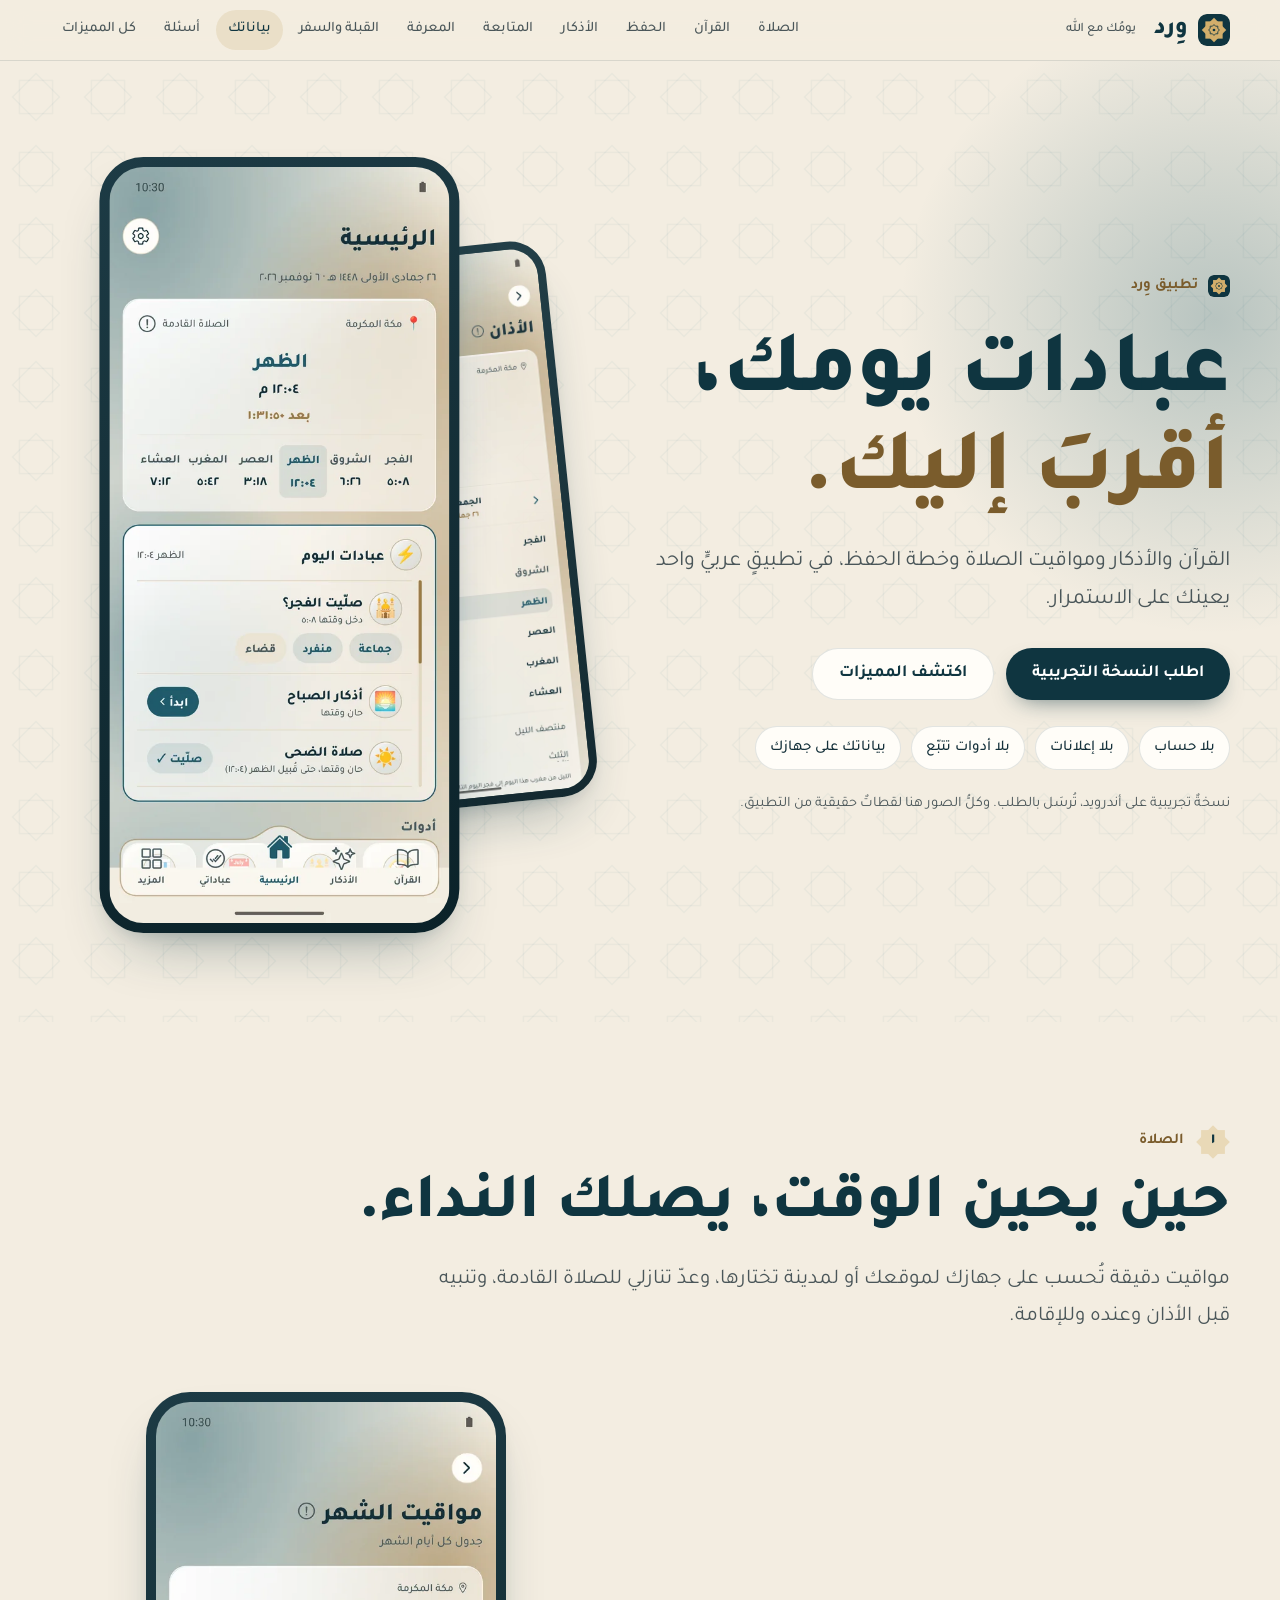
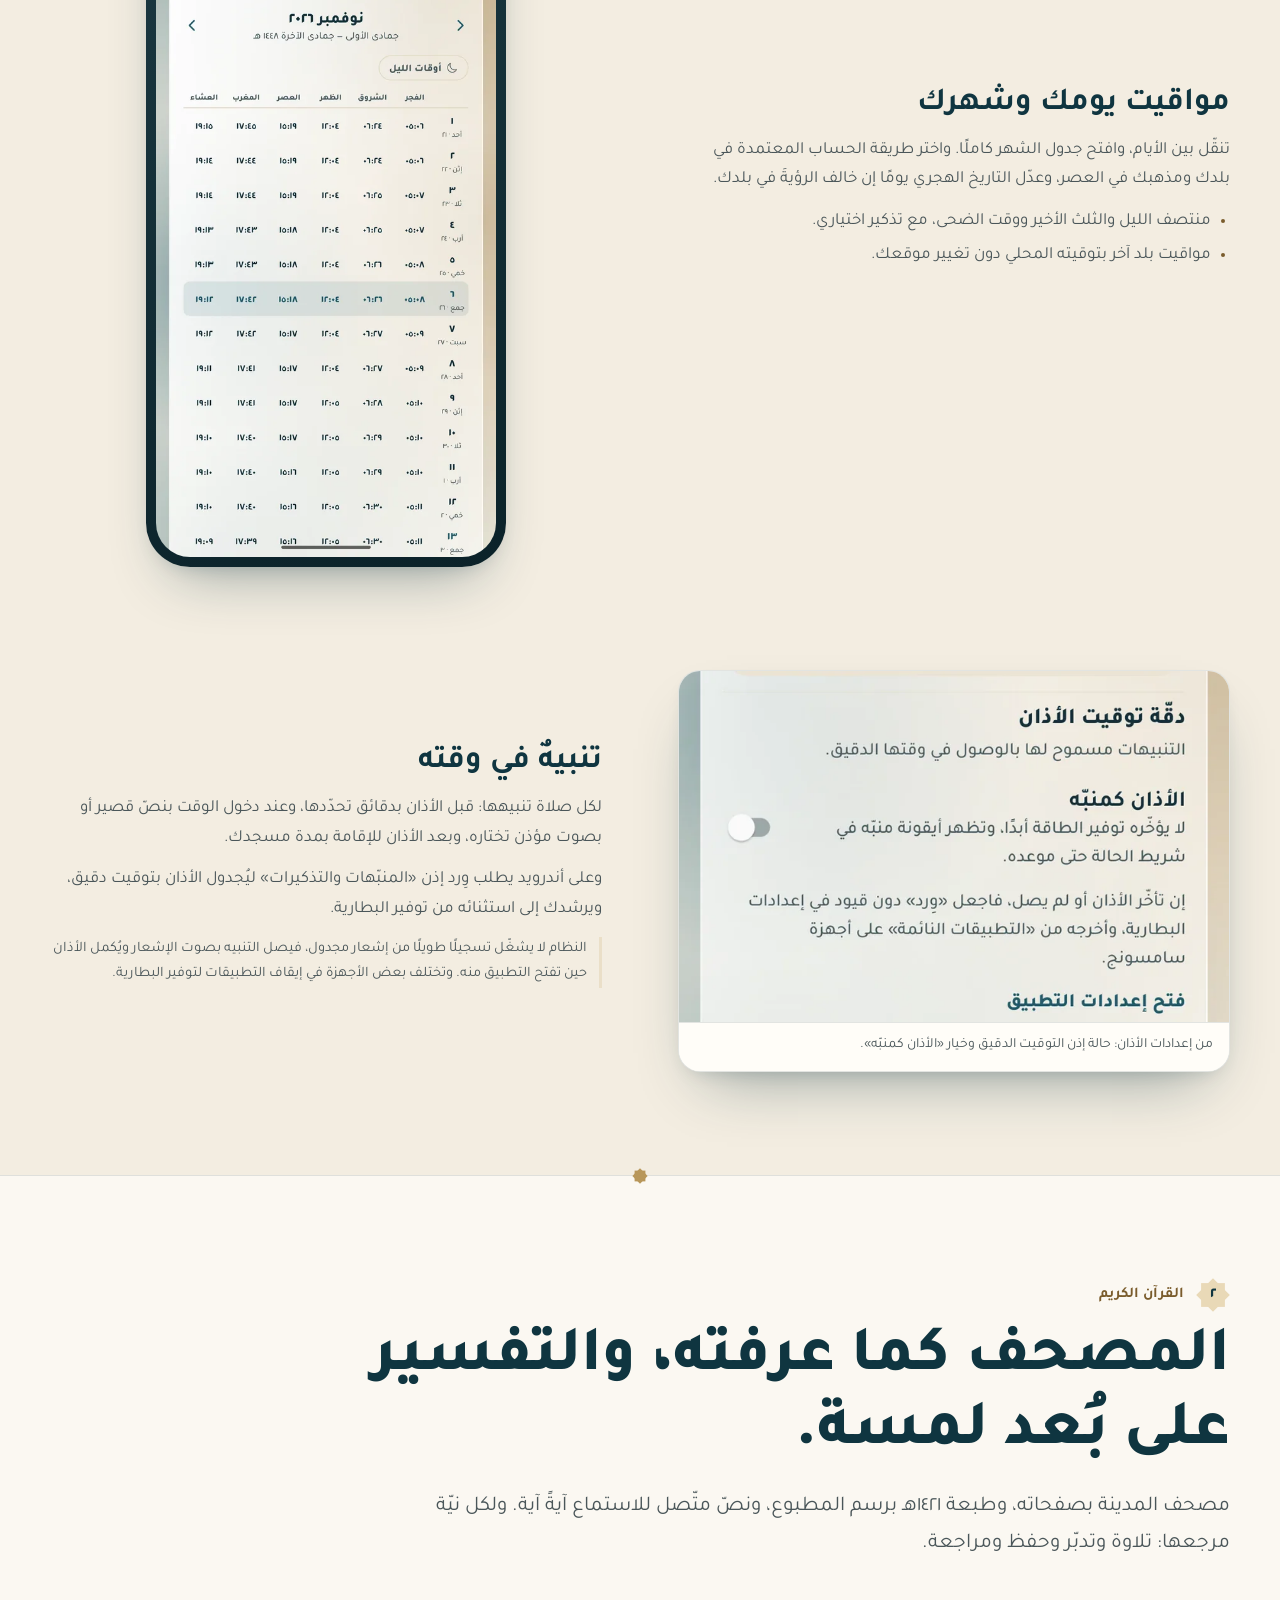
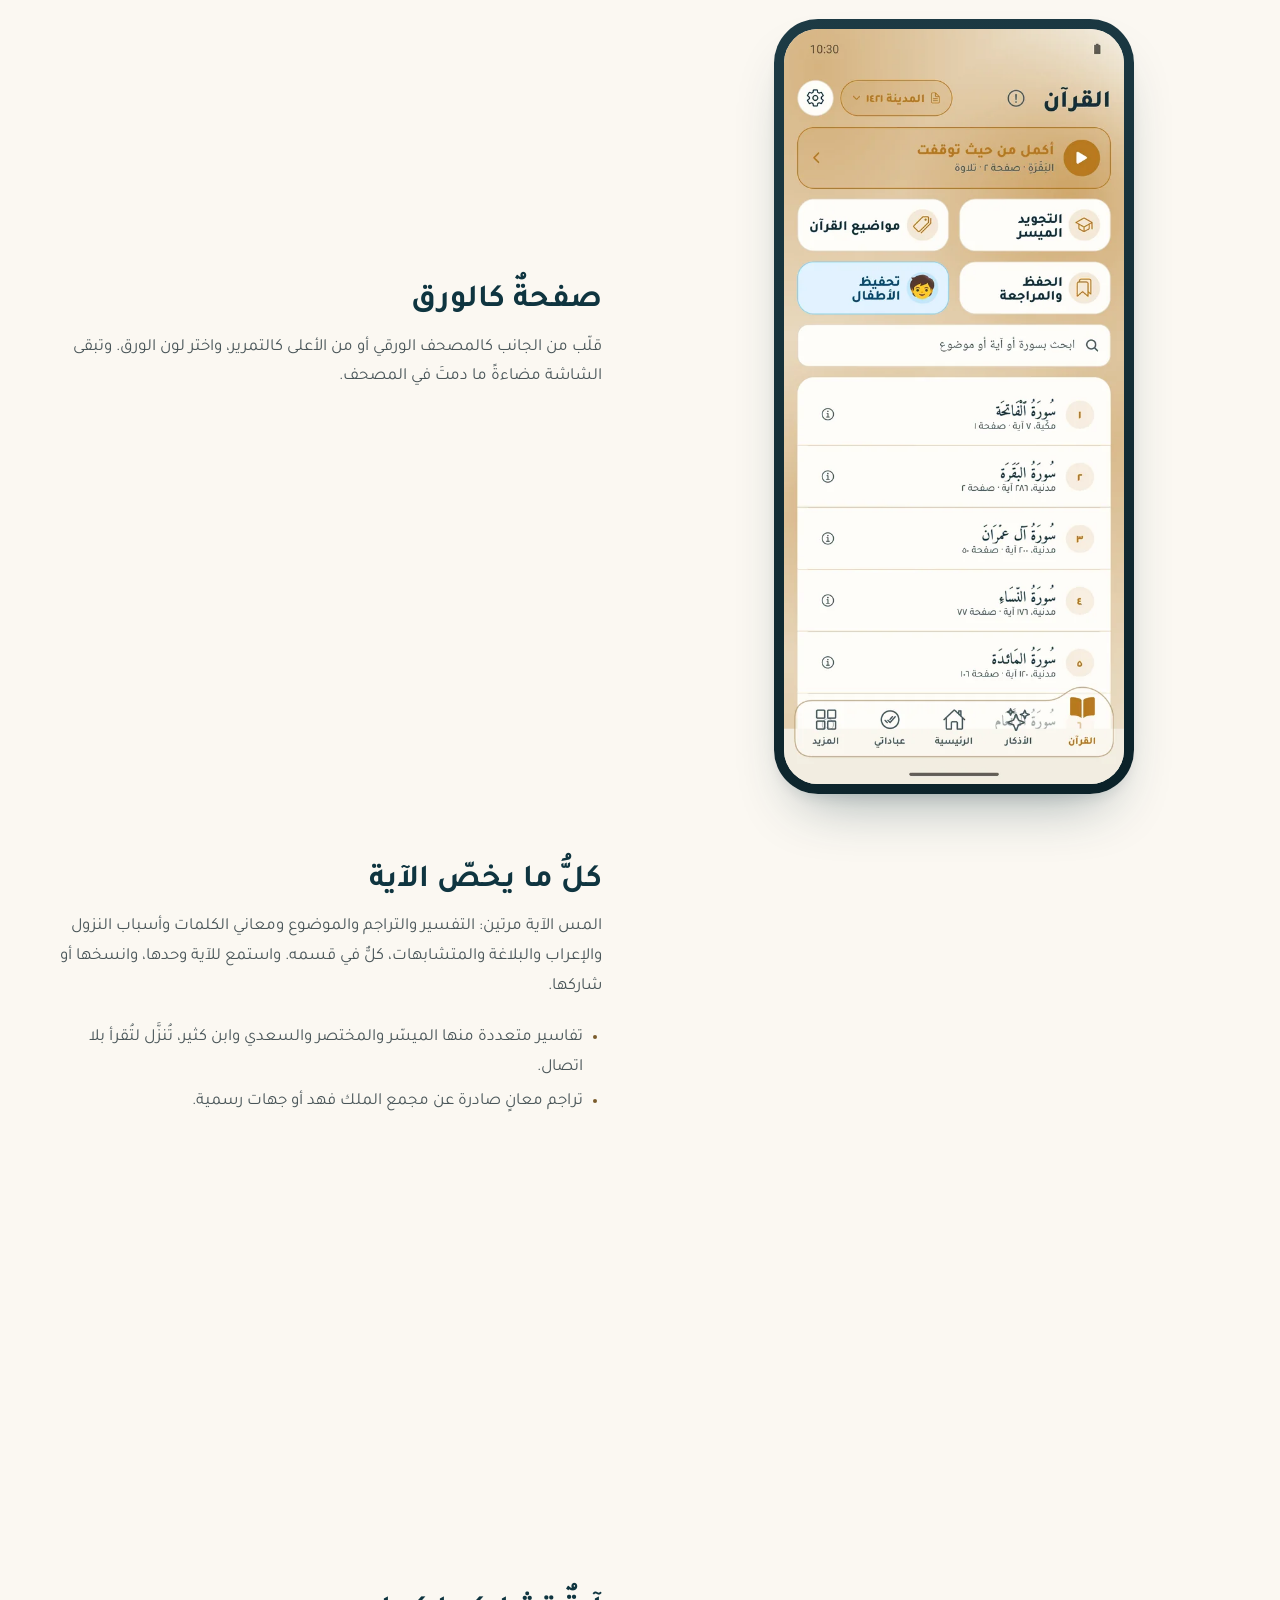
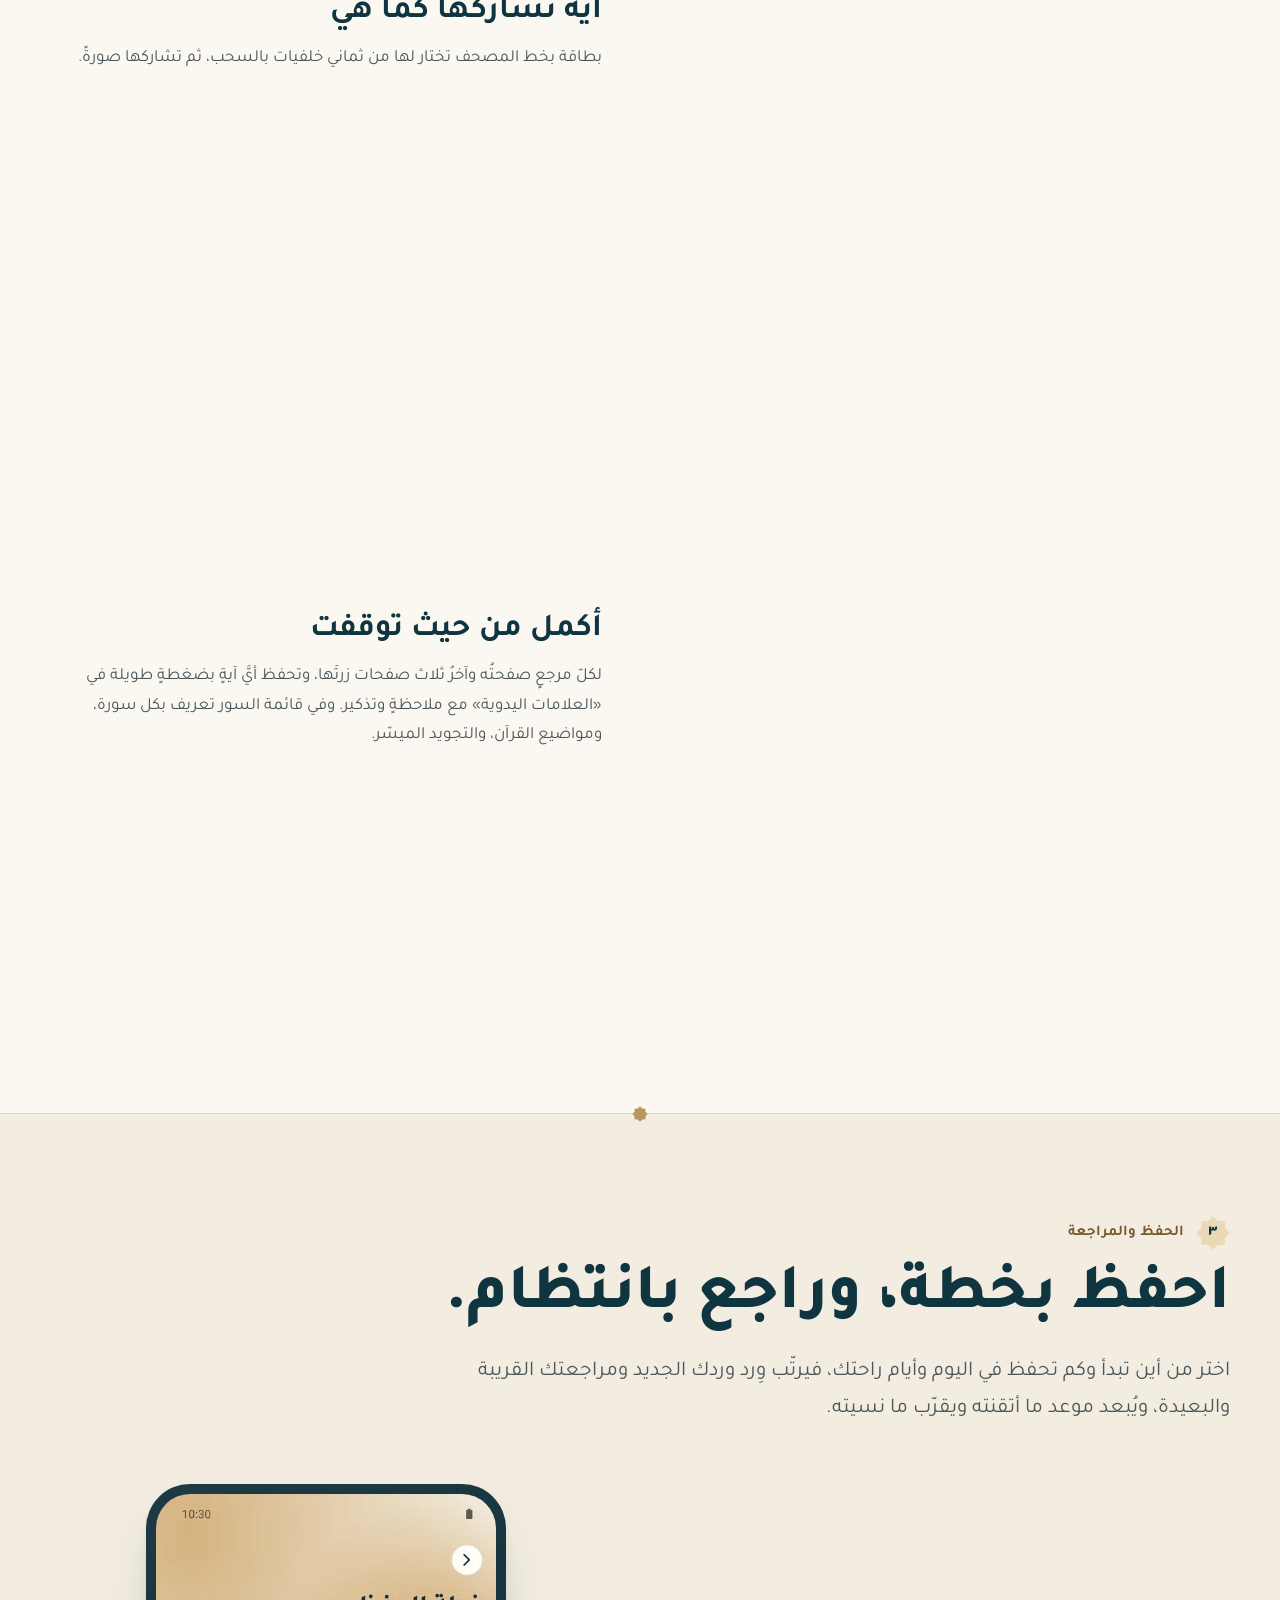
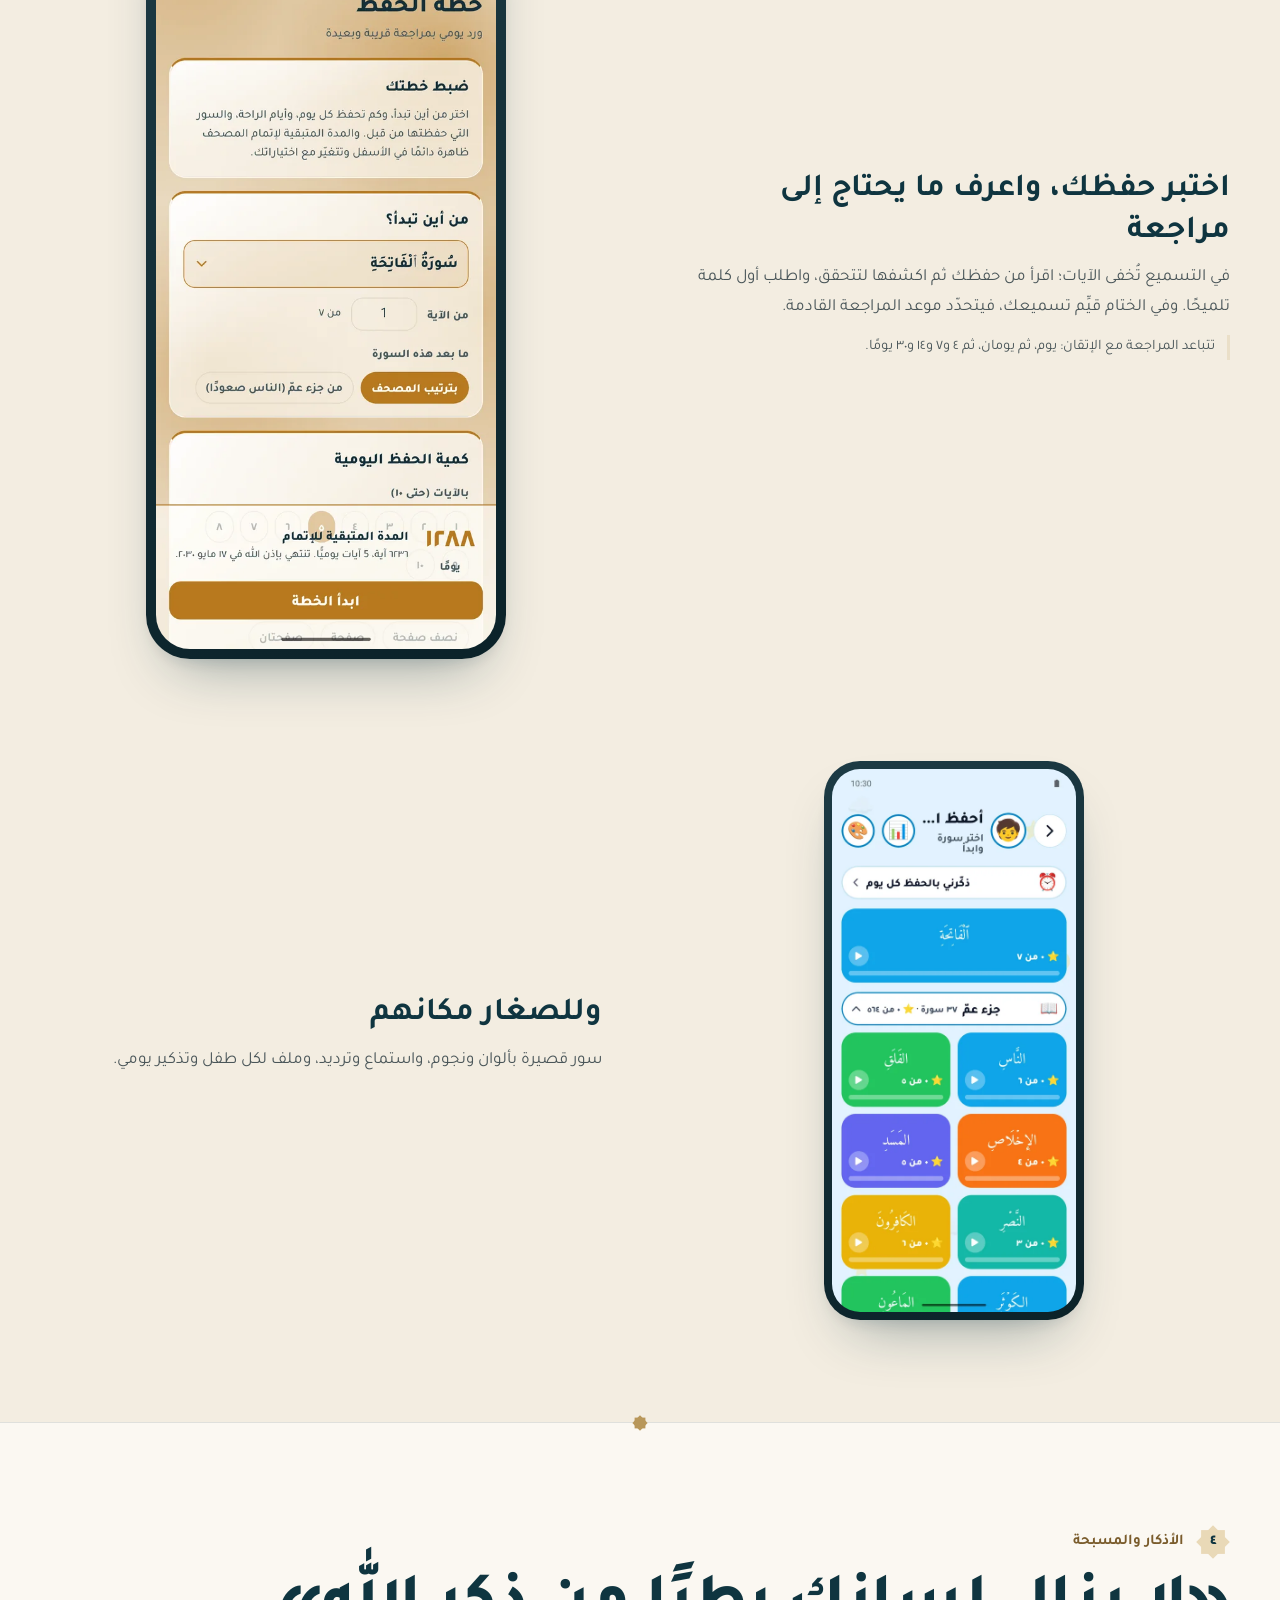
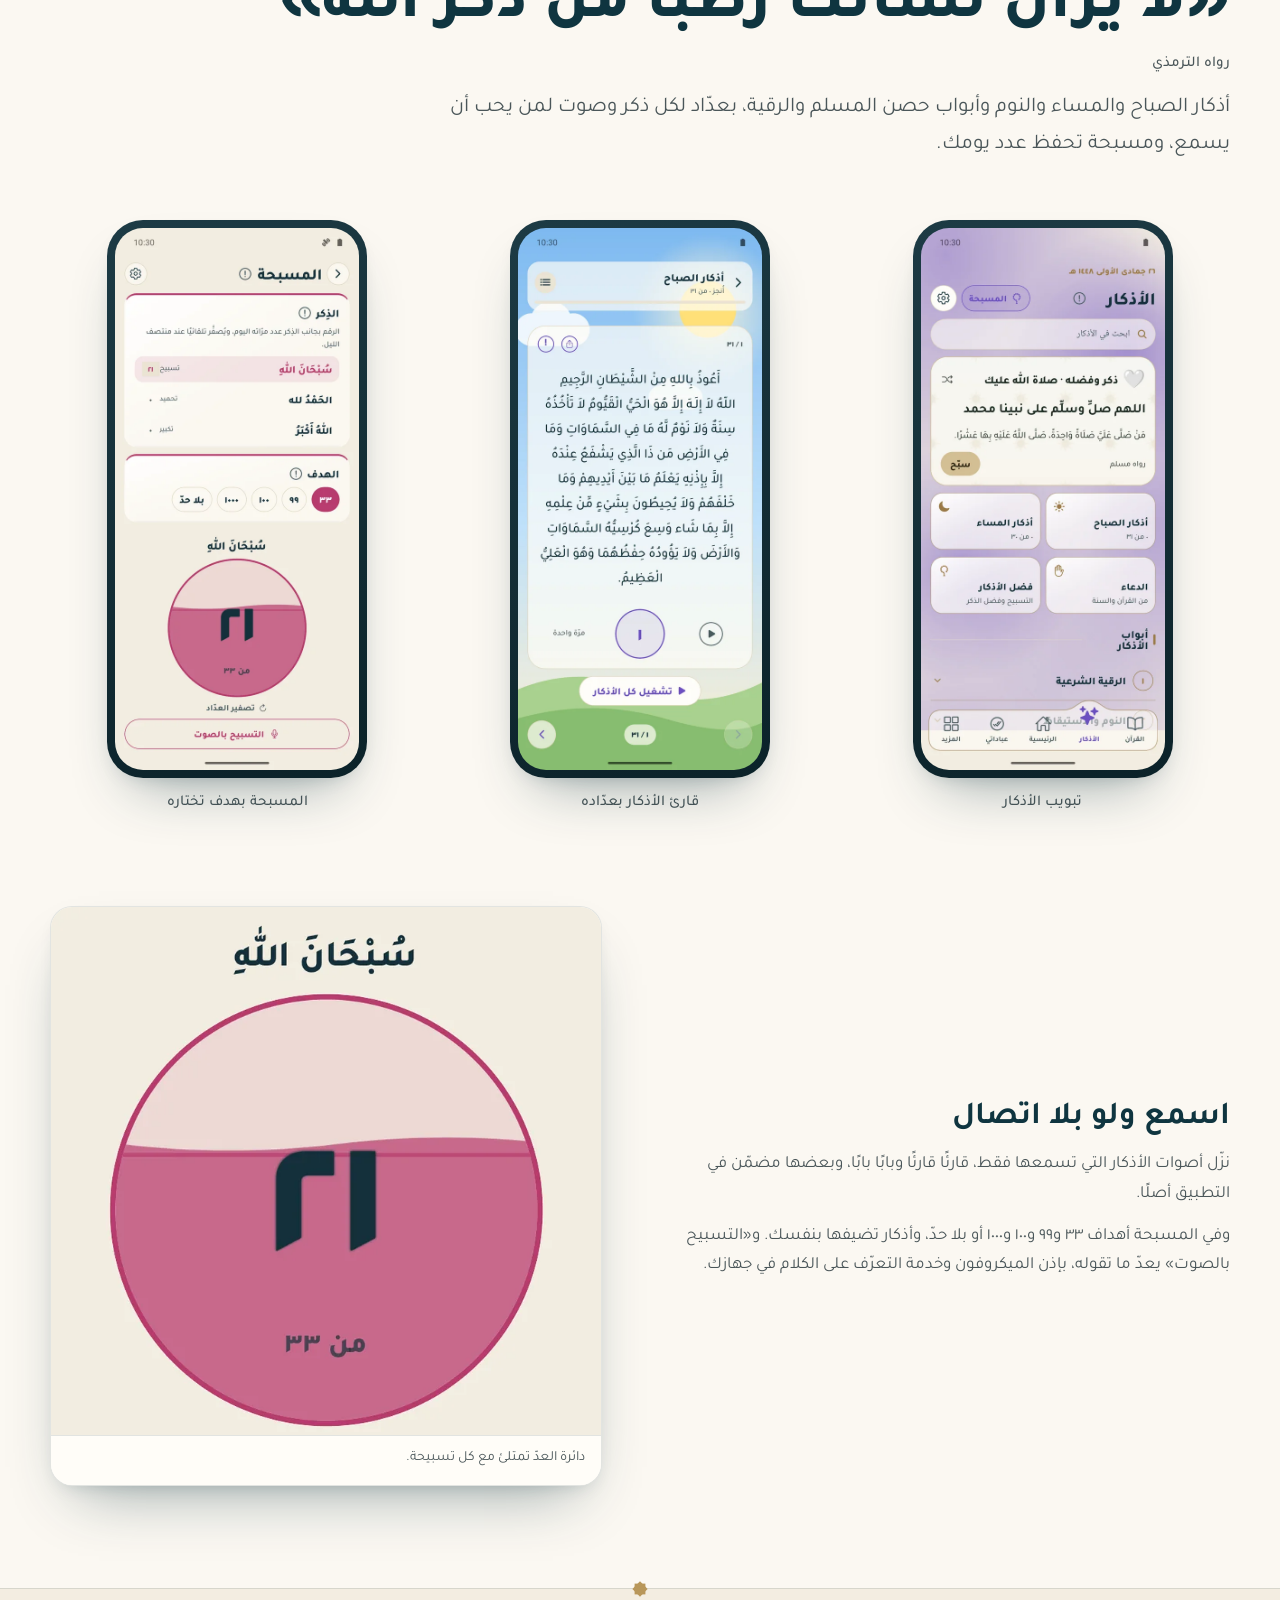
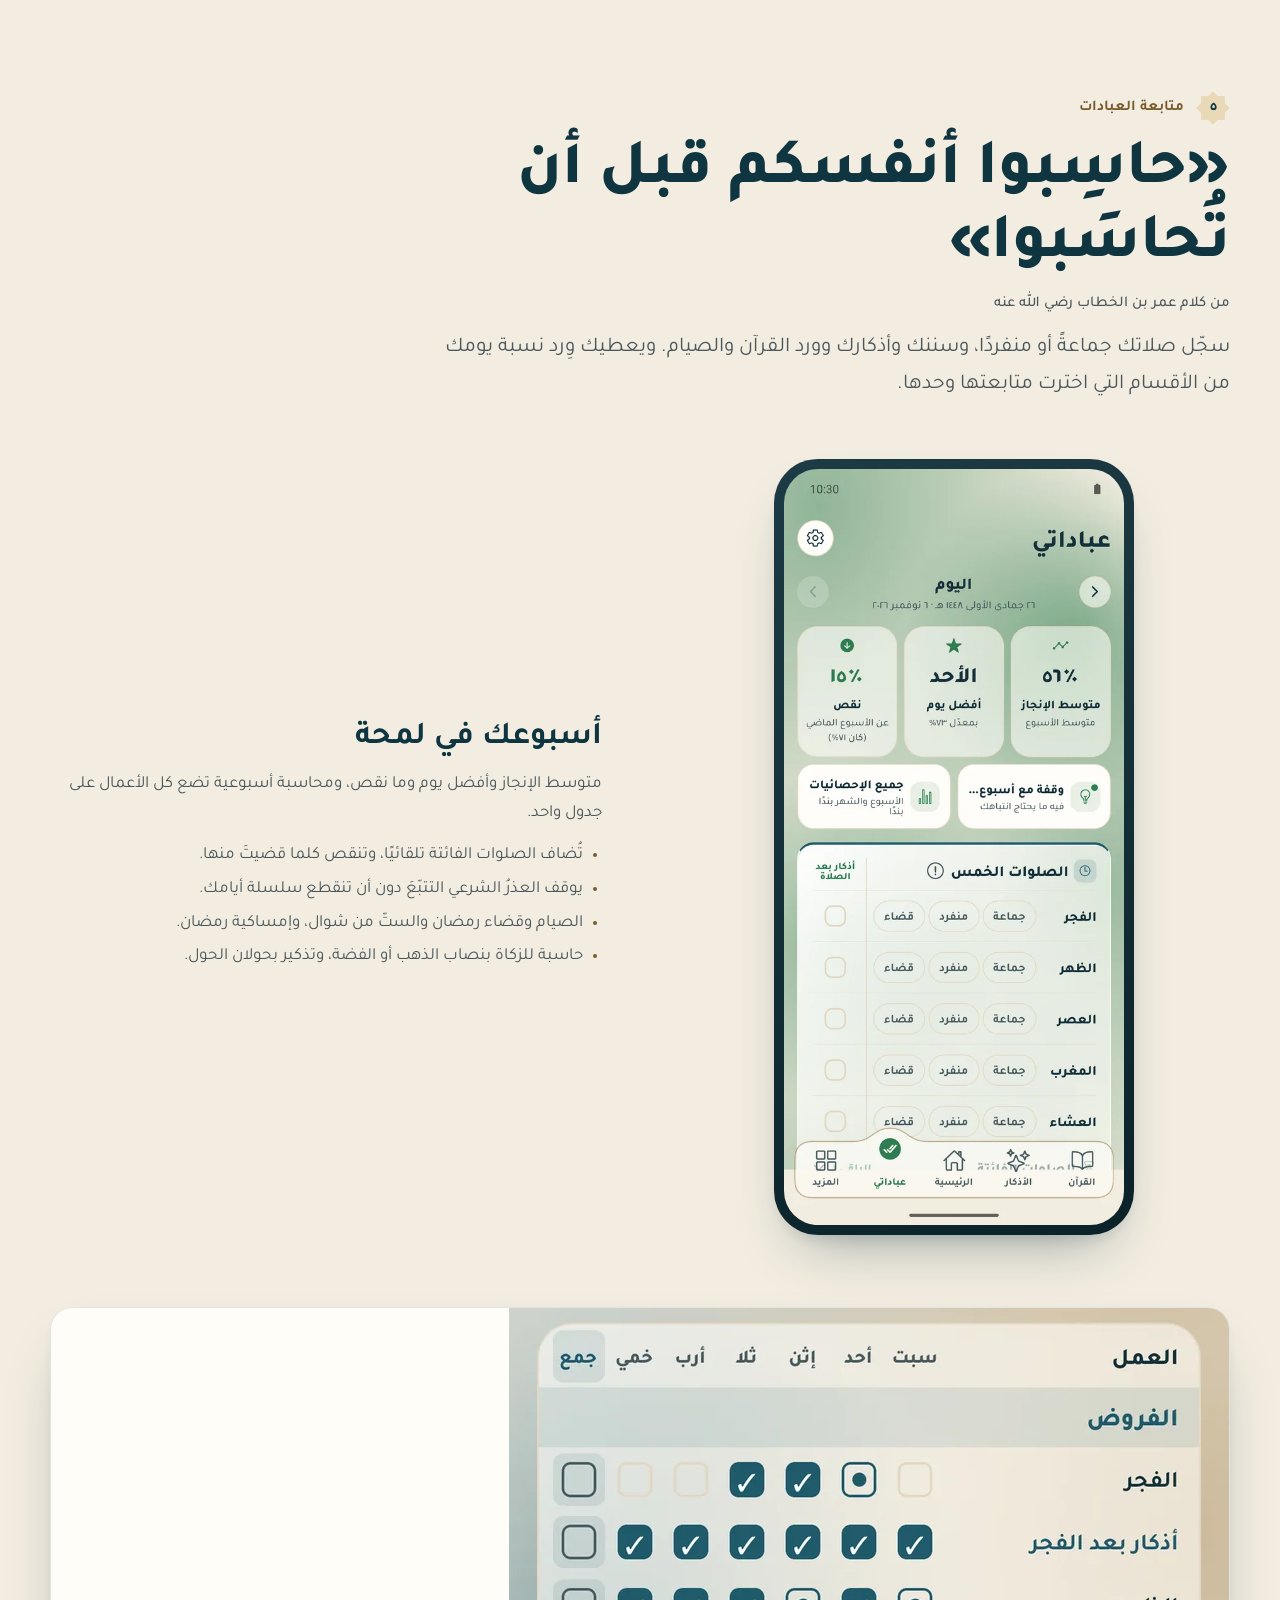
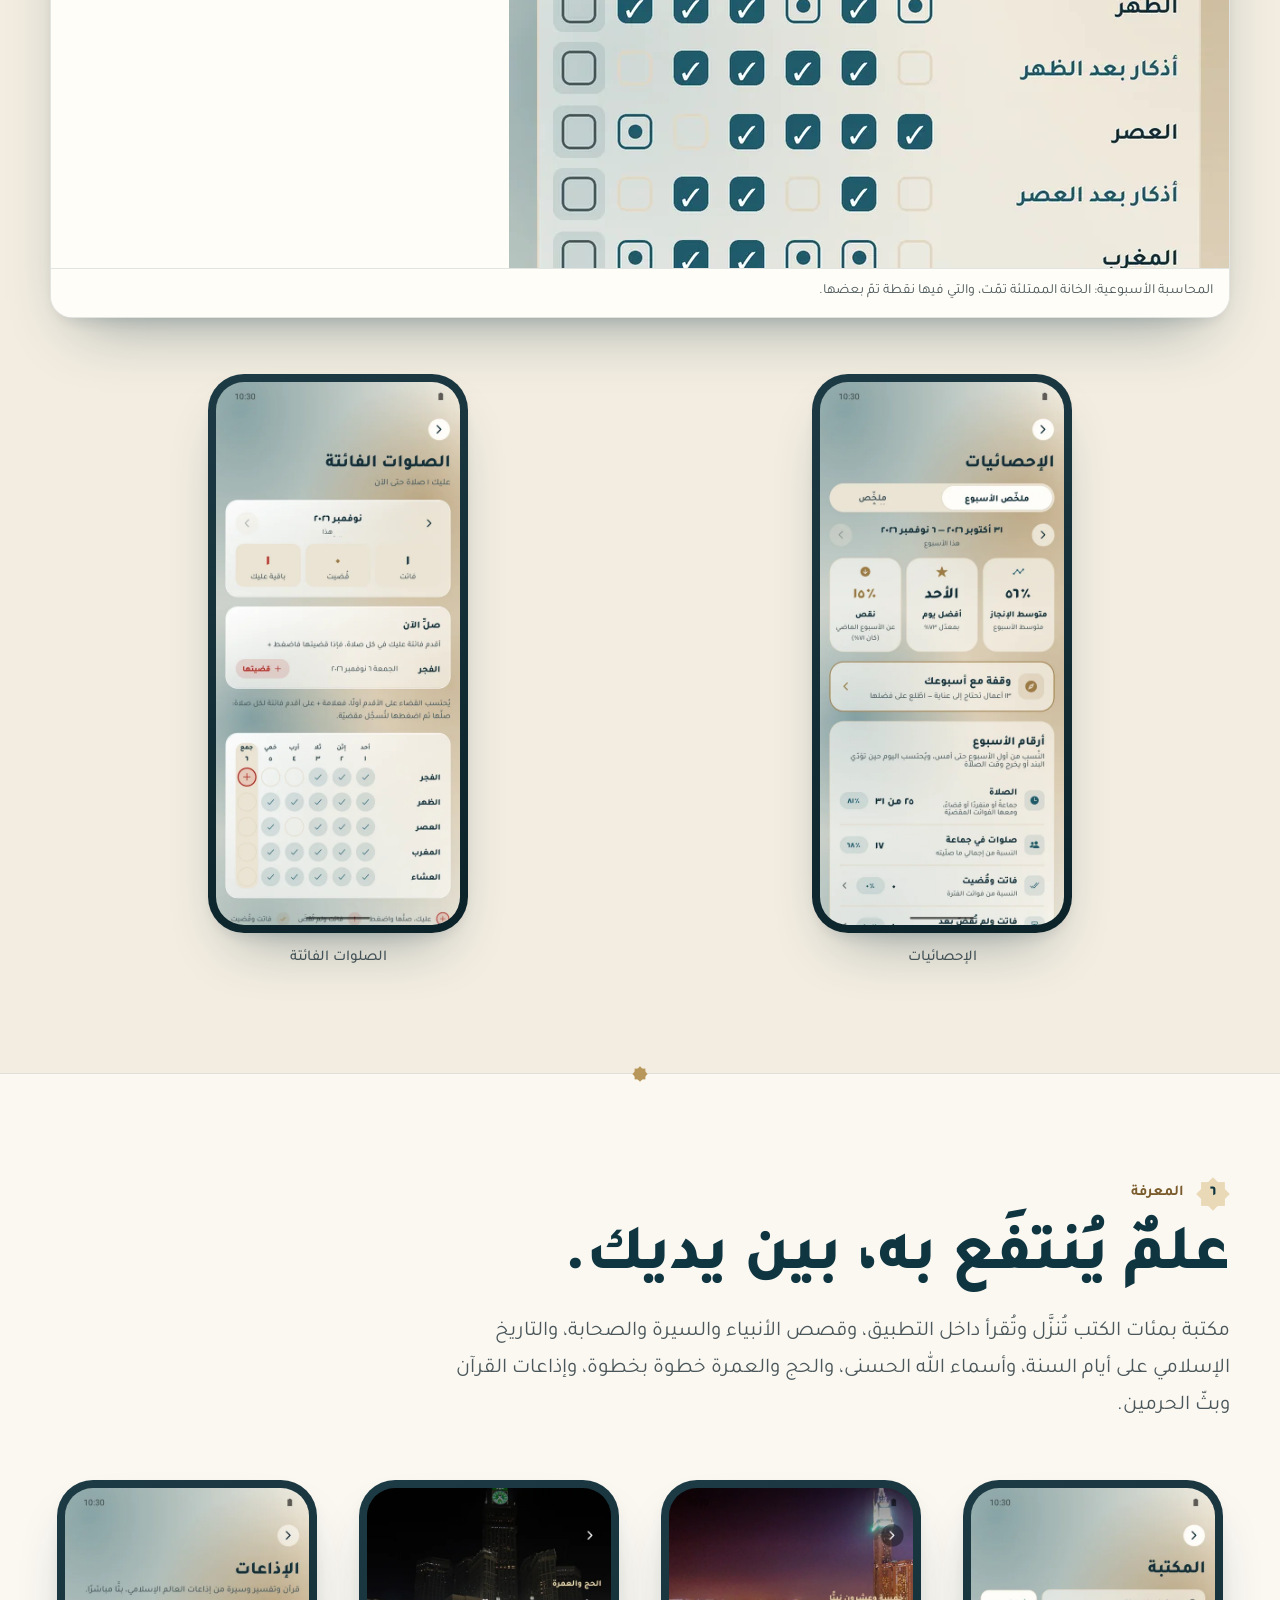
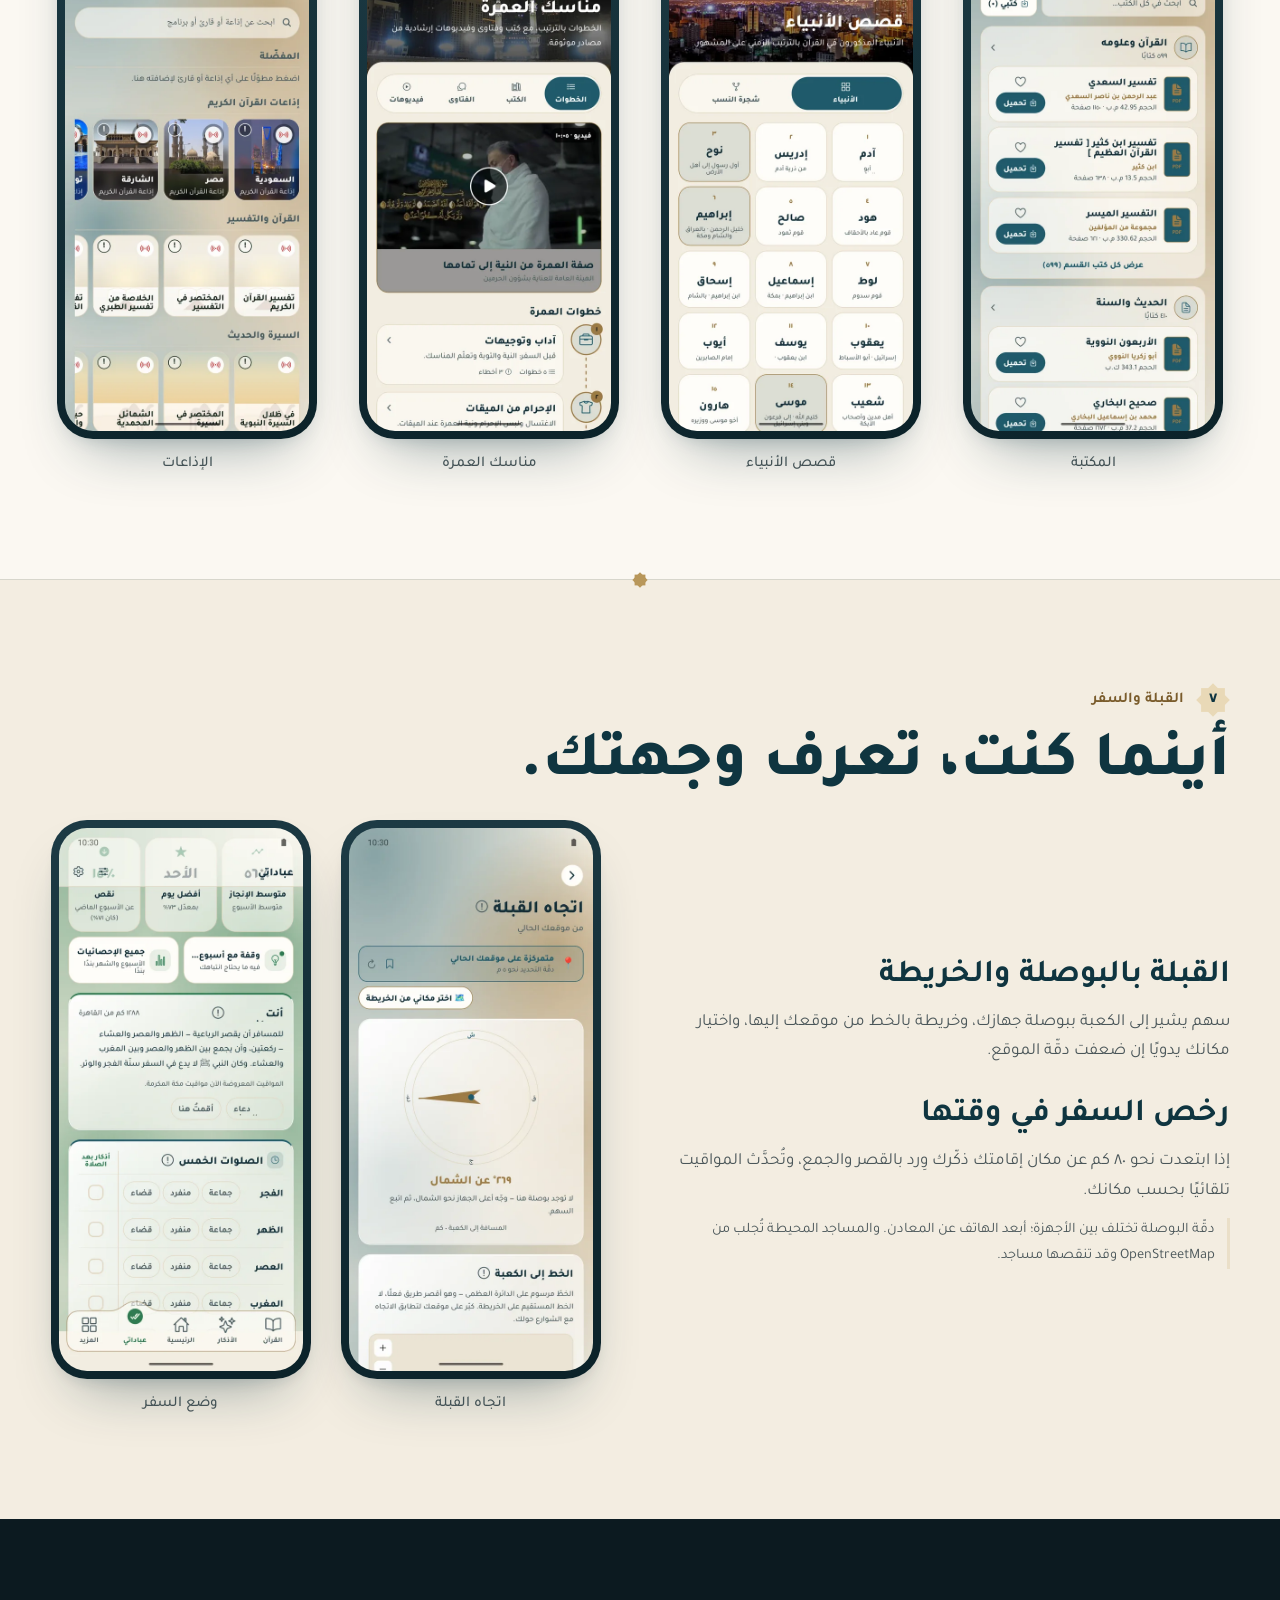
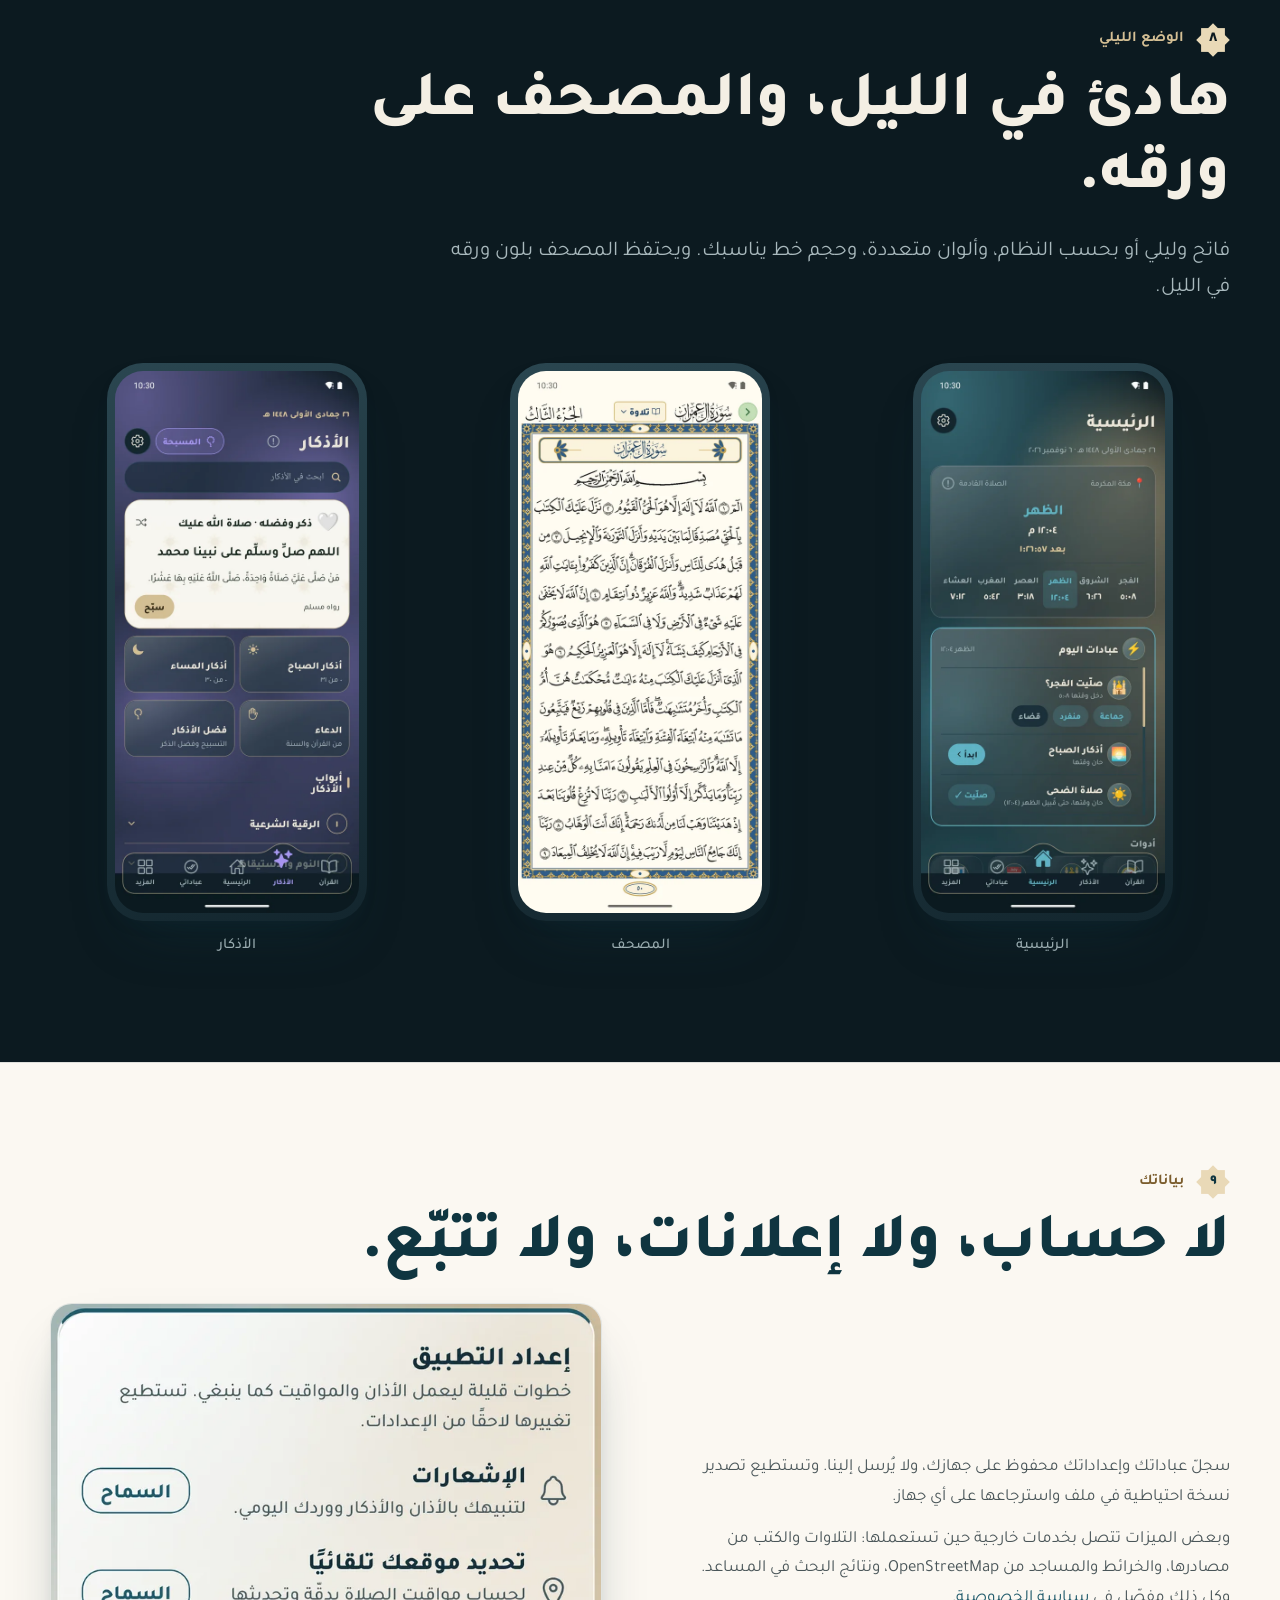
==== docs/index.html @ 5dfd0401 "Site: Wird brand mark and identity, Fusha copy pass, trial CTA, FAQ, beta-status section, image zoom" ====
<!doctype html>
<html lang="ar" dir="rtl">
<head>
<meta charset="utf-8">
<meta name="viewport" content="width=device-width, initial-scale=1">
<title>وِرد — يومك مع الله في تطبيق واحد</title>
<meta name="description" content="وِرد تطبيق عربي لأندرويد يجمع مواقيت الصلاة والأذان، والمصحف بالتفاسير، وخطة الحفظ، والأذكار والمسبحة، ومتابعة هادئة للعبادات. بلا حساب ولا إعلانات.">
<meta name="theme-color" content="#F3EDE1">
<link rel="icon" href="assets/img/mark.svg" type="image/svg+xml">
<link rel="icon" href="assets/img/icon.png" sizes="192x192">
<link rel="apple-touch-icon" href="assets/img/apple-touch-icon.png">
<meta property="og:type" content="website">
<meta property="og:locale" content="ar_AR">
<meta property="og:title" content="وِرد — يومك مع الله في تطبيق واحد">
<meta property="og:description" content="مواقيت وأذان، ومصحف بالتفاسير، وحفظ ومراجعة، وأذكار ومسبحة، ومتابعة للعبادات.">
<meta property="og:image" content="https://hossammoussa1.github.io/wird-site/assets/img/og.png">
<meta property="og:image:width" content="1200">
<meta property="og:image:height" content="630">
<meta name="twitter:card" content="summary_large_image">
<link rel="preload" href="assets/fonts/tajawal-800.woff" as="font" type="font/woff" crossorigin>
<link rel="preload" href="assets/fonts/tajawal-400.woff" as="font" type="font/woff" crossorigin>
<link rel="stylesheet" href="assets/css/site.css">
</head>
<body>
<a class="skip" href="#main">تخطَّ إلى المحتوى</a>

<header class="top">
  <div class="wrap">
    <a class="brand" href="#top"><img src="assets/img/mark.svg" width="32" height="32" alt="">وِرد<small>يومُك مع الله</small></a>
    <nav class="chapters" aria-label="فصول الصفحة">
      <a href="#prayer">الصلاة</a>
      <a href="#quran">القرآن</a>
      <a href="#hifz">الحفظ</a>
      <a href="#athkar">الأذكار</a>
      <a href="#track">المتابعة</a>
      <a href="#know">المعرفة</a>
      <a href="#place">القبلة والسفر</a>
      <a href="#data">بياناتك</a>
      <a href="#faq">أسئلة</a>
      <a href="#all">كل المميزات</a>
    </nav>
  </div>
</header>

<main id="main">

<section class="hero pattern-bg" id="top" aria-labelledby="hero-title">
  <div class="wrap">
    <div>
      <p class="eyebrow"><img src="assets/img/mark.svg" width="22" height="22" alt="">تطبيق وِرد</p>
      <h1 id="hero-title">عبادات يومك،<br><em>أقربَ إليك.</em></h1>
      <p class="lead">القرآن والأذكار ومواقيت الصلاة وخطة الحفظ، في تطبيقٍ عربيٍّ واحد يعينك على الاستمرار.</p>
      <div class="cta-row">
        <a class="btn primary" href="mailto:hossamtab1@gmail.com?subject=%D8%B7%D9%84%D8%A8%20%D8%AA%D8%AC%D8%B1%D8%A8%D8%A9%20%D9%88%D9%90%D8%B1%D8%AF">اطلب النسخة التجريبية</a>
        <a class="btn ghost" href="#prayer">اكتشف المميزات</a>
      </div>
      <ul class="facts" aria-label="مبادئ التطبيق">
        <li>بلا حساب</li>
        <li>بلا إعلانات</li>
        <li>بلا أدوات تتبّع</li>
        <li>بياناتك على جهازك</li>
      </ul>
      <p class="status-note">نسخةٌ تجريبية على أندرويد، تُرسَل بالطلب. وكلُّ الصور هنا لقطاتٌ حقيقية من التطبيق.</p>
    </div>
    <div class="phones reveal" aria-hidden="false">
      <div class="phone sm back"><img src="assets/img/adhan-540.webp" srcset="assets/img/adhan-540.webp 540w, assets/img/adhan-1080.webp 1080w" sizes="(max-width: 560px) 70vw, (max-width: 900px) 300px, 360px" width="540" height="1200" alt="شاشة الأذان: الصلاة القادمة الظهر بعد ساعة ونصف، ومواقيت يوم الجمعة في مكة المكرمة." loading="eager" fetchpriority="high" decoding="async"></div>
      <div class="phone front"><img src="assets/img/home-540.webp" srcset="assets/img/home-540.webp 540w, assets/img/home-1080.webp 1080w" sizes="(max-width: 560px) 70vw, (max-width: 900px) 300px, 360px" width="540" height="1200" alt="الشاشة الرئيسية في وِرد: بطاقة المواقيت في مكة المكرمة والصلاة القادمة الظهر، وتحتها عبادات اليوم: صلاة الفجر وأذكار الصباح وصلاة الضحى." loading="eager" fetchpriority="high" decoding="async"></div>
    </div>
  </div>
</section>

<section class="chapter" id="prayer" aria-labelledby="prayer-title">
  <div class="wrap">
    <p class="kicker reveal"><span class="num">١</span>الصلاة</p>
    <h2 id="prayer-title" class="reveal">حين يحين الوقت، يصلك النداء.</h2>
    <p class="intro reveal">مواقيت دقيقة تُحسب على جهازك لموقعك أو لمدينة تختارها، وعدّ تنازلي للصلاة القادمة، وتنبيه قبل الأذان وعنده وللإقامة.</p>

    <div class="split">
      <div class="point reveal">
        <h3>مواقيت يومك وشهرك</h3>
        <p>تنقّل بين الأيام، وافتح جدول الشهر كاملًا. واختر طريقة الحساب المعتمدة في بلدك ومذهبك في العصر، وعدّل التاريخ الهجري يومًا إن خالف الرؤيةَ في بلدك.</p>
        <ul>
          <li>منتصف الليل والثلث الأخير ووقت الضحى، مع تذكير اختياري.</li>
          <li>مواقيت بلد آخر بتوقيته المحلي دون تغيير موقعك.</li>
        </ul>
      </div>
      <div class="reveal"><div class="phone"><img src="assets/img/prayer-month-540.webp" srcset="assets/img/prayer-month-540.webp 540w, assets/img/prayer-month-1080.webp 1080w" sizes="(max-width: 560px) 70vw, (max-width: 900px) 300px, 360px" width="540" height="1200" alt="جدول مواقيت شهر نوفمبر ٢٠٢٦ في مكة المكرمة: الفجر والشروق والظهر والعصر والمغرب والعشاء لكل يوم." loading="lazy" decoding="async"></div></div>
    </div>

    <div class="split flip">
      <div class="point reveal">
        <h3>تنبيهٌ في وقته</h3>
        <p>لكل صلاة تنبيهها: قبل الأذان بدقائق تحدّدها، وعند دخول الوقت بنصّ قصير أو بصوت مؤذن تختاره، وبعد الأذان للإقامة بمدة مسجدك.</p>
        <p>وعلى أندرويد يطلب وِرد إذن «المنبّهات والتذكيرات» ليُجدول الأذان بتوقيت دقيق، ويرشدك إلى استثنائه من توفير البطارية.</p>
        <p class="note">النظام لا يشغّل تسجيلًا طويلًا من إشعار مجدول، فيصل التنبيه بصوت الإشعار ويُكمل الأذان حين تفتح التطبيق منه. وتختلف بعض الأجهزة في إيقاف التطبيقات لتوفير البطارية.</p>
      </div>
      <figure class="zoom reveal"><img src="assets/img/detail-alarm-720.webp" srcset="assets/img/detail-alarm-720.webp 720w, assets/img/detail-alarm-1080.webp 1080w" sizes="(max-width: 900px) 92vw, 560px" width="720" height="460" alt="من إعدادات الأذان: «دقّة توقيت الأذان — التنبيهات مسموح لها بالوصول في وقتها الدقيق»، وخيار «الأذان كمنبّه»، وإرشاد لإعدادات البطارية." loading="lazy" decoding="async"><figcaption>من إعدادات الأذان: حالة إذن التوقيت الدقيق وخيار «الأذان كمنبّه».</figcaption></figure>
    </div>
  </div>
</section>

<section class="chapter alt" id="quran" aria-labelledby="quran-title">
  <div class="wrap">
    <p class="kicker reveal"><span class="num">٢</span>القرآن الكريم</p>
    <h2 id="quran-title" class="reveal">المصحف كما عرفته، والتفسير على بُعد لمسة.</h2>
    <p class="intro reveal">مصحف المدينة بصفحاته، وطبعة ١٤٢١هـ برسم المطبوع، ونصّ متّصل للاستماع آيةً آية. ولكل نيّة مرجعها: تلاوة وتدبّر وحفظ ومراجعة.</p>

    <div class="scrolly">
      <div class="stage" aria-hidden="true">
        <div class="phone">
          <img src="assets/img/mushaf-540.webp" srcset="assets/img/mushaf-540.webp 540w, assets/img/mushaf-1080.webp 1080w" sizes="(max-width: 560px) 70vw, (max-width: 900px) 300px, 360px" width="540" height="1200" alt="" loading="lazy" decoding="async" class="on" data-step="mushaf">
          <img src="assets/img/ayah-540.webp" srcset="assets/img/ayah-540.webp 540w, assets/img/ayah-1080.webp 1080w" sizes="(max-width: 560px) 70vw, (max-width: 900px) 300px, 360px" width="540" height="1200" alt="" loading="lazy" decoding="async" data-step="ayah">
          <img src="assets/img/ayah-image-540.webp" srcset="assets/img/ayah-image-540.webp 540w, assets/img/ayah-image-1080.webp 1080w" sizes="(max-width: 560px) 70vw, (max-width: 900px) 300px, 360px" width="540" height="1200" alt="" loading="lazy" decoding="async" data-step="share">
          <img src="assets/img/quran-540.webp" srcset="assets/img/quran-540.webp 540w, assets/img/quran-1080.webp 1080w" sizes="(max-width: 560px) 70vw, (max-width: 900px) 300px, 360px" width="540" height="1200" alt="" loading="lazy" decoding="async" data-step="modes">
        </div>
      </div>
      <div class="steps">
        <div class="step point" data-step="mushaf">
          <h3>صفحةٌ كالورق</h3>
          <p>قلّب من الجانب كالمصحف الورقي أو من الأعلى كالتمرير، واختر لون الورق. وتبقى الشاشة مضاءةً ما دمتَ في المصحف.</p>
          <div class="inline-shot phone"><img src="assets/img/mushaf-540.webp" srcset="assets/img/mushaf-540.webp 540w, assets/img/mushaf-1080.webp 1080w" sizes="(max-width: 560px) 70vw, (max-width: 900px) 300px, 360px" width="540" height="1200" alt="صفحة من سورة البقرة في مصحف المدينة، بإطارها الأزرق والذهبي وعنوان السورة." loading="lazy" decoding="async"></div>
        </div>
        <div class="step point" data-step="ayah">
          <h3>كلُّ ما يخصّ الآية</h3>
          <p>المس الآية مرتين: التفسير والتراجم والموضوع ومعاني الكلمات وأسباب النزول والإعراب والبلاغة والمتشابهات، كلٌّ في قسمه. واستمع للآية وحدها، وانسخها أو شاركها.</p>
          <ul>
            <li>تفاسير متعددة منها الميسّر والمختصر والسعدي وابن كثير، تُنزَّل لتُقرأ بلا اتصال.</li>
            <li>تراجم معانٍ صادرة عن مجمع الملك فهد أو جهات رسمية.</li>
          </ul>
          <div class="inline-shot phone"><img src="assets/img/ayah-540.webp" srcset="assets/img/ayah-540.webp 540w, assets/img/ayah-1080.webp 1080w" sizes="(max-width: 560px) 70vw, (max-width: 900px) 300px, 360px" width="540" height="1200" alt="شاشة الآية الثالثة من سورة البقرة: نص الآية، وأزرار الاستماع والنسخ والمشاركة، وقسم التفسير الميسّر." loading="lazy" decoding="async"></div>
        </div>
        <div class="step point" data-step="share">
          <h3>آيةٌ تشاركها كما هي</h3>
          <p>بطاقة بخط المصحف تختار لها من ثماني خلفيات بالسحب، ثم تشاركها صورةً.</p>
          <div class="inline-shot zoom"><img src="assets/img/detail-ayah-card-720.webp" srcset="assets/img/detail-ayah-card-720.webp 720w" sizes="(max-width: 900px) 92vw, 560px" width="720" height="571" alt="بطاقة مشاركة للآية الثالثة من سورة البقرة بخط المصحف على خلفية ذهبية." loading="lazy" decoding="async"></div>
        </div>
        <div class="step point" data-step="modes">
          <h3>أكمل من حيث توقفت</h3>
          <p>لكلّ مرجعٍ صفحتُه وآخرُ ثلاث صفحات زرتَها، وتحفظ أيَّ آيةٍ بضغطةٍ طويلة في «العلامات اليدوية» مع ملاحظةٍ وتذكير. وفي قائمة السور تعريف بكل سورة، ومواضيع القرآن، والتجويد الميسّر.</p>
          <div class="inline-shot phone"><img src="assets/img/quran-540.webp" srcset="assets/img/quran-540.webp 540w, assets/img/quran-1080.webp 1080w" sizes="(max-width: 560px) 70vw, (max-width: 900px) 300px, 360px" width="540" height="1200" alt="تبويب القرآن: زر «ابدأ القراءة» ومواضيع القرآن والتجويد الميسّر وتحفيظ الأطفال والحفظ والمراجعة، وقائمة السور." loading="lazy" decoding="async"></div>
        </div>
      </div>
    </div>
  </div>
</section>

<section class="chapter" id="hifz" aria-labelledby="hifz-title">
  <div class="wrap">
    <p class="kicker reveal"><span class="num">٣</span>الحفظ والمراجعة</p>
    <h2 id="hifz-title" class="reveal">احفظ بخطة، وراجع بانتظام.</h2>
    <p class="intro reveal">اختر من أين تبدأ وكم تحفظ في اليوم وأيام راحتك، فيرتّب وِرد وردك الجديد ومراجعتك القريبة والبعيدة، ويُبعد موعد ما أتقنته ويقرّب ما نسيته.</p>
    <div class="split">
      <div class="point reveal">
        <h3>اختبر حفظك، واعرف ما يحتاج إلى مراجعة</h3>
        <p>في التسميع تُخفى الآيات؛ اقرأ من حفظك ثم اكشفها لتتحقق، واطلب أول كلمة تلميحًا. وفي الختام قيِّم تسميعك، فيتحدّد موعد المراجعة القادمة.</p>
        <p class="note">تتباعد المراجعة مع الإتقان: يوم، ثم يومان، ثم ٤ و٧ و١٤ و٣٠ يومًا.</p>
      </div>
      <div class="reveal"><div class="phone"><img src="assets/img/hifz-plan-540.webp" srcset="assets/img/hifz-plan-540.webp 540w, assets/img/hifz-plan-1080.webp 1080w" sizes="(max-width: 560px) 70vw, (max-width: 900px) 300px, 360px" width="540" height="1200" alt="شاشة خطة الحفظ: اختيار سورة البداية والآية، وكمية الحفظ اليومية، وبطاقة المدة المتبقية للإتمام وزر «ابدأ الخطة»." loading="lazy" decoding="async"></div></div>
    </div>
    <div class="split flip">
      <div class="point reveal">
        <h3>وللصغار مكانهم</h3>
        <p>سور قصيرة بألوان ونجوم، واستماع وترديد، وملف لكل طفل وتذكير يومي.</p>
      </div>
      <div class="reveal"><div class="phone sm"><img src="assets/img/kids-540.webp" srcset="assets/img/kids-540.webp 540w, assets/img/kids-1080.webp 1080w" sizes="(max-width: 560px) 70vw, (max-width: 900px) 300px, 360px" width="540" height="1200" alt="شاشة تحفيظ الأطفال: بطاقات ملوّنة لسور الفاتحة والناس والفلق والإخلاص والمسد والنصر بنجوم التقدّم." loading="lazy" decoding="async"></div></div>
    </div>
  </div>
</section>

<section class="chapter alt" id="athkar" aria-labelledby="athkar-title">
  <div class="wrap">
    <p class="kicker reveal"><span class="num">٤</span>الأذكار والمسبحة</p>
    <h2 id="athkar-title" class="reveal">«لا يزال لسانك رطبًا من ذكر الله»<span class="quote-src">رواه الترمذي</span></h2>
    <p class="intro reveal">أذكار الصباح والمساء والنوم وأبواب حصن المسلم والرقية، بعدّاد لكل ذكر وصوت لمن يحب أن يسمع، ومسبحة تحفظ عدد يومك.</p>
    <div class="gallery">
      <figure class="reveal"><div class="phone sm"><img src="assets/img/athkar-540.webp" srcset="assets/img/athkar-540.webp 540w, assets/img/athkar-1080.webp 1080w" sizes="(max-width: 560px) 70vw, (max-width: 900px) 300px, 360px" width="540" height="1200" alt="تبويب الأذكار: بطاقة «ذكر وفضله» بالصلاة على النبي، وأذكار الصباح والمساء والدعاء وفضل الأذكار." loading="lazy" decoding="async"></div><figcaption>تبويب الأذكار</figcaption></figure>
      <figure class="reveal"><div class="phone sm"><img src="assets/img/morning-540.webp" srcset="assets/img/morning-540.webp 540w, assets/img/morning-1080.webp 1080w" sizes="(max-width: 560px) 70vw, (max-width: 900px) 300px, 360px" width="540" height="1200" alt="قارئ أذكار الصباح: الاستعاذة وآية الكرسي بخط كبير، وعدّاد مرة واحدة، وزر «تشغيل كل الأذكار»." loading="lazy" decoding="async"></div><figcaption>قارئ الأذكار بعدّاده</figcaption></figure>
      <figure class="reveal"><div class="phone sm"><img src="assets/img/tasbih-540.webp" srcset="assets/img/tasbih-540.webp 540w, assets/img/tasbih-1080.webp 1080w" sizes="(max-width: 560px) 70vw, (max-width: 900px) 300px, 360px" width="540" height="1200" alt="المسبحة: الذكر «سبحان الله»، والهدف ٣٣، والعداد عند ٢١، وزر «التسبيح بالصوت»." loading="lazy" decoding="async"></div><figcaption>المسبحة بهدف تختاره</figcaption></figure>
    </div>
    <div class="split" style="margin-top: clamp(48px, 7vw, 96px)">
      <div class="point reveal">
        <h3>اسمع ولو بلا اتصال</h3>
        <p>نزّل أصوات الأذكار التي تسمعها فقط، قارئًا قارئًا وبابًا بابًا، وبعضها مضمّن في التطبيق أصلًا.</p>
        <p>وفي المسبحة أهداف ٣٣ و٩٩ و١٠٠ و١٠٠٠ أو بلا حدّ، وأذكار تضيفها بنفسك. و«التسبيح بالصوت» يعدّ ما تقوله، بإذن الميكروفون وخدمة التعرّف على الكلام في جهازك.</p>
      </div>
      <figure class="zoom reveal"><img src="assets/img/detail-tasbih-720.webp" srcset="assets/img/detail-tasbih-720.webp 720w" sizes="(max-width: 900px) 92vw, 560px" width="720" height="692" alt="تفصيلة من المسبحة: دائرة العدّ ممتلئة إلى ٢١ من ٣٣ تحت «سبحان الله»." loading="lazy" decoding="async"><figcaption>دائرة العدّ تمتلئ مع كل تسبيحة.</figcaption></figure>
    </div>
  </div>
</section>

<section class="chapter" id="track" aria-labelledby="track-title">
  <div class="wrap">
    <p class="kicker reveal"><span class="num">٥</span>متابعة العبادات</p>
    <h2 id="track-title" class="reveal">«حاسِبوا أنفسكم قبل أن تُحاسَبوا»<span class="quote-src">من كلام عمر بن الخطاب رضي الله عنه</span></h2>
    <p class="intro reveal">سجّل صلاتك جماعةً أو منفردًا، وسننك وأذكارك وورد القرآن والصيام. ويعطيك وِرد نسبة يومك من الأقسام التي اخترت متابعتها وحدها.</p>
    <div class="split">
      <div class="reveal"><div class="phone"><img src="assets/img/worship-540.webp" srcset="assets/img/worship-540.webp 540w, assets/img/worship-1080.webp 1080w" sizes="(max-width: 560px) 70vw, (max-width: 900px) 300px, 360px" width="540" height="1200" alt="شاشة عباداتي: متوسط الإنجاز ٥٦٪، وأفضل يوم الأحد، وجدول الصلوات الخمس بخيارات جماعة ومنفرد وقضاء." loading="lazy" decoding="async"></div></div>
      <div class="point reveal">
        <h3>أسبوعك في لمحة</h3>
        <p>متوسط الإنجاز وأفضل يوم وما نقص، ومحاسبة أسبوعية تضع كل الأعمال على جدول واحد.</p>
        <ul>
          <li>تُضاف الصلوات الفائتة تلقائيًا، وتنقص كلما قضيتَ منها.</li>
          <li>يوقف العذرُ الشرعي التتبّعَ دون أن تنقطع سلسلة أيامك.</li>
          <li>الصيام وقضاء رمضان والستّ من شوال، وإمساكية رمضان.</li>
          <li>حاسبة للزكاة بنصاب الذهب أو الفضة، وتذكير بحولان الحول.</li>
        </ul>
      </div>
    </div>
    <figure class="zoom reveal" style="margin-top: clamp(40px, 6vw, 72px)"><img src="assets/img/detail-muhasaba-720.webp" srcset="assets/img/detail-muhasaba-720.webp 720w, assets/img/detail-muhasaba-1080.webp 1080w" sizes="(max-width: 900px) 92vw, 560px" width="720" height="560" alt="جدول المحاسبة الأسبوعية: الفروض وأذكار ما بعد الصلاة لكل يوم من السبت إلى الجمعة بعلامات الإتمام." loading="lazy" decoding="async"><figcaption>المحاسبة الأسبوعية: الخانة الممتلئة تمّت، والتي فيها نقطة تمّ بعضها.</figcaption></figure>
    <div class="gallery">
      <figure class="reveal"><div class="phone sm"><img src="assets/img/stats-540.webp" srcset="assets/img/stats-540.webp 540w, assets/img/stats-1080.webp 1080w" sizes="(max-width: 560px) 70vw, (max-width: 900px) 300px, 360px" width="540" height="1200" alt="الإحصائيات: ملخص الأسبوع ووقفة مع أسبوعك وأرقام الصلاة." loading="lazy" decoding="async"></div><figcaption>الإحصائيات</figcaption></figure>
      <figure class="reveal"><div class="phone sm"><img src="assets/img/qada-540.webp" srcset="assets/img/qada-540.webp 540w, assets/img/qada-1080.webp 1080w" sizes="(max-width: 560px) 70vw, (max-width: 900px) 300px, 360px" width="540" height="1200" alt="الصلوات الفائتة: عدد الفوائت والمقضيّة في نوفمبر، وجدول الأيام." loading="lazy" decoding="async"></div><figcaption>الصلوات الفائتة</figcaption></figure>
    </div>
  </div>
</section>

<section class="chapter alt" id="know" aria-labelledby="know-title">
  <div class="wrap">
    <p class="kicker reveal"><span class="num">٦</span>المعرفة</p>
    <h2 id="know-title" class="reveal">علمٌ يُنتفَع به، بين يديك.</h2>
    <p class="intro reveal">مكتبة بمئات الكتب تُنزَّل وتُقرأ داخل التطبيق، وقصص الأنبياء والسيرة والصحابة، والتاريخ الإسلامي على أيام السنة، وأسماء الله الحسنى، والحج والعمرة خطوة بخطوة، وإذاعات القرآن وبثّ الحرمين.</p>
    <div class="gallery">
      <figure class="reveal"><div class="phone sm"><img src="assets/img/library-540.webp" srcset="assets/img/library-540.webp 540w, assets/img/library-1080.webp 1080w" sizes="(max-width: 560px) 70vw, (max-width: 900px) 300px, 360px" width="540" height="1200" alt="المكتبة: قسم القرآن وعلومه بتفسير السعدي وابن كثير والميسّر، مع زر تحميل لكل كتاب." loading="lazy" decoding="async"></div><figcaption>المكتبة</figcaption></figure>
      <figure class="reveal"><div class="phone sm"><img src="assets/img/prophets-540.webp" srcset="assets/img/prophets-540.webp 540w, assets/img/prophets-1080.webp 1080w" sizes="(max-width: 560px) 70vw, (max-width: 900px) 300px, 360px" width="540" height="1200" alt="قصص الأنبياء: بطاقات آدم وإدريس ونوح وهود وإبراهيم ولوط وغيرهم." loading="lazy" decoding="async"></div><figcaption>قصص الأنبياء</figcaption></figure>
      <figure class="reveal"><div class="phone sm"><img src="assets/img/umrah-540.webp" srcset="assets/img/umrah-540.webp 540w, assets/img/umrah-1080.webp 1080w" sizes="(max-width: 560px) 70vw, (max-width: 900px) 300px, 360px" width="540" height="1200" alt="مناسك العمرة: فيديو صفة العمرة، وخطوات العمرة بآدابها والإحرام من الميقات." loading="lazy" decoding="async"></div><figcaption>مناسك العمرة</figcaption></figure>
      <figure class="reveal"><div class="phone sm"><img src="assets/img/radio-540.webp" srcset="assets/img/radio-540.webp 540w, assets/img/radio-1080.webp 1080w" sizes="(max-width: 560px) 70vw, (max-width: 900px) 300px, 360px" width="540" height="1200" alt="الإذاعات: إذاعات القرآن الكريم والتفسير بصورها." loading="lazy" decoding="async"></div><figcaption>الإذاعات</figcaption></figure>
    </div>
  </div>
</section>

<section class="chapter" id="place" aria-labelledby="place-title">
  <div class="wrap">
    <p class="kicker reveal"><span class="num">٧</span>القبلة والسفر</p>
    <h2 id="place-title" class="reveal">أينما كنت، تعرف وجهتك.</h2>
    <div class="split">
      <div class="point reveal">
        <h3>القبلة بالبوصلة والخريطة</h3>
        <p>سهم يشير إلى الكعبة ببوصلة جهازك، وخريطة بالخط من موقعك إليها، واختيار مكانك يدويًا إن ضعفت دقّة الموقع.</p>
        <h3 style="margin-top: 28px">رخص السفر في وقتها</h3>
        <p>إذا ابتعدت نحو ٨٠ كم عن مكان إقامتك ذكّرك وِرد بالقصر والجمع، وتُحدَّث المواقيت تلقائيًا بحسب مكانك.</p>
        <p class="note">دقّة البوصلة تختلف بين الأجهزة؛ أبعد الهاتف عن المعادن. والمساجد المحيطة تُجلب من OpenStreetMap وقد تنقصها مساجد.</p>
      </div>
      <div class="gallery" style="margin-top: 0">
        <figure class="reveal"><div class="phone sm"><img src="assets/img/qibla-540.webp" srcset="assets/img/qibla-540.webp 540w, assets/img/qibla-1080.webp 1080w" sizes="(max-width: 560px) 70vw, (max-width: 900px) 300px, 360px" width="540" height="1200" alt="اتجاه القبلة: بوصلة بسهم نحو الكعبة، و«الخط إلى الكعبة» على الخريطة." loading="lazy" decoding="async"></div><figcaption>اتجاه القبلة</figcaption></figure>
        <figure class="reveal"><div class="phone sm"><img src="assets/img/travel-540.webp" srcset="assets/img/travel-540.webp 540w, assets/img/travel-1080.webp 1080w" sizes="(max-width: 560px) 70vw, (max-width: 900px) 300px, 360px" width="540" height="1200" alt="بطاقة السفر في شاشة عباداتي: تذكير بقصر الرباعية والجمع، وزر «أقمتُ هنا»." loading="lazy" decoding="async"></div><figcaption>وضع السفر</figcaption></figure>
      </div>
    </div>
  </div>
</section>

<section class="chapter night" id="night" aria-labelledby="night-title">
  <div class="wrap">
    <p class="kicker reveal"><span class="num">٨</span>الوضع الليلي</p>
    <h2 id="night-title" class="reveal">هادئ في الليل، والمصحف على ورقه.</h2>
    <p class="intro reveal">فاتح وليلي أو بحسب النظام، وألوان متعددة، وحجم خط يناسبك. ويحتفظ المصحف بلون ورقه في الليل.</p>
    <div class="gallery">
      <figure class="reveal"><div class="phone sm"><img src="assets/img/dark-home-540.webp" srcset="assets/img/dark-home-540.webp 540w, assets/img/dark-home-1080.webp 1080w" sizes="(max-width: 560px) 70vw, (max-width: 900px) 300px, 360px" width="540" height="1200" alt="الرئيسية في الوضع الليلي." loading="lazy" decoding="async"></div><figcaption>الرئيسية</figcaption></figure>
      <figure class="reveal"><div class="phone sm"><img src="assets/img/dark-mushaf-540.webp" srcset="assets/img/dark-mushaf-540.webp 540w, assets/img/dark-mushaf-1080.webp 1080w" sizes="(max-width: 560px) 70vw, (max-width: 900px) 300px, 360px" width="540" height="1200" alt="صفحة من سورة آل عمران في الوضع الليلي، والمصحف بلون ورقه." loading="lazy" decoding="async"></div><figcaption>المصحف</figcaption></figure>
      <figure class="reveal"><div class="phone sm"><img src="assets/img/dark-athkar-540.webp" srcset="assets/img/dark-athkar-540.webp 540w, assets/img/dark-athkar-1080.webp 1080w" sizes="(max-width: 560px) 70vw, (max-width: 900px) 300px, 360px" width="540" height="1200" alt="تبويب الأذكار في الوضع الليلي." loading="lazy" decoding="async"></div><figcaption>الأذكار</figcaption></figure>
    </div>
  </div>
</section>

<section class="chapter alt" id="data" aria-labelledby="data-title">
  <div class="wrap">
    <p class="kicker reveal"><span class="num">٩</span>بياناتك</p>
    <h2 id="data-title" class="reveal">لا حساب، ولا إعلانات، ولا تتبّع.</h2>
    <div class="split">
      <div class="point reveal">
        <p>سجلّ عباداتك وإعداداتك محفوظ على جهازك، ولا يُرسل إلينا. وتستطيع تصدير نسخة احتياطية في ملف واسترجاعها على أي جهاز.</p>
        <p>وبعض الميزات تتصل بخدمات خارجية حين تستعملها: التلاوات والكتب من مصادرها، والخرائط والمساجد من OpenStreetMap، ونتائج البحث في المساعد. وكل ذلك مفصّل في <a href="privacy.html">سياسة الخصوصية</a>.</p>
        <h3 style="margin-top: 28px">جاهزٌ من أول مرة</h3>
        <p>بطاقة «إعداد التطبيق» تطلب ما يحتاجه الأذان: الإشعارات، وتحديد موقعك تلقائيًا، والتنبيه في وقته؛ بزرّ واحد أو كلٌّ وحده، أو «لاحقًا».</p>
      </div>
      <figure class="zoom reveal"><img src="assets/img/detail-setup-720.webp" srcset="assets/img/detail-setup-720.webp 720w" sizes="(max-width: 900px) 92vw, 560px" width="720" height="734" alt="بطاقة «إعداد التطبيق»: الإشعارات، وتحديد موقعك تلقائيًا، والتنبيه في وقته، بزر «السماح» لكل منها وزر «تفعيل الكل»." loading="lazy" decoding="async"><figcaption>بطاقة «إعداد التطبيق» كما تظهر في الرئيسية أولَ مرة.</figcaption></figure>
    </div>
  </div>
</section>

<section class="chapter" id="faq" aria-labelledby="faq-title">
  <div class="wrap narrow">
    <p class="kicker reveal">أسئلة</p>
    <h2 id="faq-title" class="reveal">أسئلةٌ شائعة</h2>
    <div class="faq">
      <details><summary>هل يعمل وِرد بلا إنترنت؟</summary><p>نعم في أغلبه: المواقيت والتنبيهات تُحسب على جهازك، والمصحف والأذكار مكتوبةٌ داخل التطبيق. أمّا التلاوات والكتب وبعض التفاسير والخرائط فتحتاج اتصالًا، ويمكن تنزيل كثيرٍ منها مسبقًا لتعمل بلا اتصال.</p></details>
      <details><summary>هل أحتاج إلى حساب؟</summary><p>لا. لا حساب ولا بريد ولا رقم هاتف، ولا إعلانات ولا أدوات تتبّع.</p></details>
      <details><summary>هل يُرفع الأذان كاملًا والتطبيق مغلق؟</summary><p>يصلك تنبيه الأذان في وقته بصوت الإشعار، لأن النظام لا يشغّل تسجيلًا طويلًا من إشعارٍ مجدول. فإذا فتحتَ التطبيق من التنبيه أكمل الأذانَ بصوت المؤذن الذي اخترته. ولدقّة التوقيت على أندرويد اسمح بإذن «المنبّهات والتذكيرات».</p></details>
      <details><summary>أين تُحفظ بياناتي، وكيف أنقلها؟</summary><p>على جهازك وحده. ومن الإعدادات تُصدِّر نسخةً احتياطية في ملف تحفظه أو ترسله لنفسك، ثم تسترجعها على أي جهاز.</p></details>
      <details><summary>هل يتوفر على آيفون؟</summary><p>النسخة التجريبية الحالية لأندرويد. وإصدار آيفون لم يُختبر بعد.</p></details>
      <details><summary>كيف أجرّب التطبيق؟</summary><p>اطلب النسخة التجريبية بالبريد، فيصلك رابط التثبيت على أندرويد.</p></details>
    </div>
  </div>
</section>

<section class="chapter alt" id="status" aria-labelledby="status-title">
  <div class="wrap">
    <p class="kicker">النسخة التجريبية</p>
    <h2 id="status-title">حالة النسخة التجريبية</h2>
    <p class="intro">جرّبنا الميزات على محاكي أندرويد بالنسخة الحالية، وبعضها يحتاج تجربةً على هاتفٍ حقيقي قبل الحكم عليه. هذه خلاصة ما تحقّقنا منه.</p>
<!-- STATUS:START -->
<div class="status-grid">
<div class="status-col seen"><h3><span class="badge seen">٣٥</span> جُرِّبت على محاكي أندرويد</h3><ul>
<li><a href="#f-times">مواقيت الصلاة</a></li>
<li><a href="#f-month">مواقيت الشهر</a></li>
<li><a href="#f-exact">التنبيه في وقته (أندرويد)</a></li>
<li><a href="#f-nawafil">أوقات النوافل والليل</a></li>
<li><a href="#f-mushaf">المصحف</a></li>
<li><a href="#f-modes">مراجع القراءة</a></li>
<li><a href="#f-ayah">شاشة الآية</a></li>
<li><a href="#f-share">مشاركة الآية صورة</a></li>
<li><a href="#f-topics">مواضيع القرآن</a></li>
<li><a href="#f-tajweed">التجويد الميسّر</a></li>
<li><a href="#f-plan">خطة الحفظ</a></li>
<li><a href="#f-kids">تحفيظ الأطفال</a></li>
<li><a href="#f-athkar">الأذكار</a></li>
<li><a href="#f-reader">قارئ الأذكار</a></li>
<li><a href="#f-tasbih">المسبحة</a></li>
<li><a href="#f-today">عبادات اليوم</a></li>
<li><a href="#f-worship">عباداتي</a></li>
<li><a href="#f-stats">الإحصائيات</a></li>
<li><a href="#f-muhasaba">المحاسبة الأسبوعية</a></li>
<li><a href="#f-qada">الصلوات الفائتة</a></li>
<li><a href="#f-fasting">الصيام</a></li>
<li><a href="#f-imsakiya">إمساكية رمضان</a></li>
<li><a href="#f-zakat">حاسبة الزكاة</a></li>
<li><a href="#f-library">المكتبة</a></li>
<li><a href="#f-prophets">قصص الأنبياء والسيرة والصحابة</a></li>
<li><a href="#f-history">التاريخ الإسلامي</a></li>
<li><a href="#f-asma">أسماء الله الحسنى</a></li>
<li><a href="#f-quiz">أسئلة اليوم</a></li>
<li><a href="#f-hajj">الحج والعمرة</a></li>
<li><a href="#f-live">الإذاعات والبث المباشر</a></li>
<li><a href="#f-travel">وضع السفر</a></li>
<li><a href="#f-auto-location">الموقع التلقائي</a></li>
<li><a href="#f-setup">إعداد التطبيق</a></li>
<li><a href="#f-appearance">المظهر</a></li>
<li><a href="#f-backup">النسخ الاحتياطي</a></li>
</ul></div>
<div class="status-col code"><h3><span class="badge code">٨</span> موثّقة من شيفرة التطبيق</h3><ul>
<li><a href="#f-other-times">مواقيت بلد آخر</a></li>
<li><a href="#f-tafsir">التفاسير والقرّاء والتراجم</a></li>
<li><a href="#f-bookmarks">العلامات اليدوية</a></li>
<li><a href="#f-spaced">المراجعة المتباعدة والتسميع</a></li>
<li><a href="#f-offline-audio">صوت الأذكار بلا إنترنت</a></li>
<li><a href="#f-excuse">العذر الشرعي</a></li>
<li><a href="#f-assistant">المساعد</a></li>
<li><a href="#f-privacy">الخصوصية</a></li>
</ul></div>
<div class="status-col device"><h3><span class="badge device">٤</span> تحتاج تجربةً على هاتف</h3><ul>
<li><a href="#f-alerts">تنبيهات الأذان والإقامة</a> <span class="why">— إذن الإشعارات.</span></li>
<li><a href="#f-voice-tasbih">التسبيح بالصوت</a> <span class="why">— إذن الميكروفون وخدمة التعرّف على الكلام في الجهاز.</span></li>
<li><a href="#f-qibla">اتجاه القبلة</a> <span class="why">— الموقع، وبوصلة الجهاز.</span></li>
<li><a href="#f-mosques">المساجد المحيطة</a> <span class="why">— الموقع واتصال؛ تُرسل الإحداثيات إلى خوادم OpenStreetMap.</span></li>
</ul></div>
</div>
<!-- STATUS:END -->
  </div>
</section>

<section class="cta-band" aria-labelledby="cta-title">
  <div class="wrap">
    <img src="assets/img/mark.svg" width="64" height="64" alt="">
    <h2 id="cta-title">جرّب وِرد على أندرويد</h2>
    <p>النسخة التجريبية متاحة بالطلب، ورأيك فيها يصنع الإصدار القادم.</p>
    <a class="btn gold" href="mailto:hossamtab1@gmail.com?subject=%D8%B7%D9%84%D8%A8%20%D8%AA%D8%AC%D8%B1%D8%A8%D8%A9%20%D9%88%D9%90%D8%B1%D8%AF">اطلب النسخة التجريبية</a>
  </div>
</section>

<section class="chapter" id="all" aria-labelledby="all-title">
  <div class="wrap">
    <p class="kicker">الفهرس</p>
    <h2 id="all-title">كل المميزات</h2>
    <p class="intro">لكلّ ميزةٍ فائدتُها ومكانُها وطريقةُ استعمالها، وما تحتاج إليه وحدودُها.</p>
<!-- FEATURES:START -->
<div class="index"><nav aria-label="أقسام المميزات"><ol>
<li><a href="#g-prayer">الصلاة والمواقيت <span aria-hidden="true">(٦)</span></a></li>
<li><a href="#g-quran">القرآن الكريم <span aria-hidden="true">(٨)</span></a></li>
<li><a href="#g-hifz">الحفظ والمراجعة <span aria-hidden="true">(٣)</span></a></li>
<li><a href="#g-athkar">الأذكار والمسبحة <span aria-hidden="true">(٥)</span></a></li>
<li><a href="#g-track">متابعة العبادات <span aria-hidden="true">(٩)</span></a></li>
<li><a href="#g-know">المعرفة والمكتبة <span aria-hidden="true">(٨)</span></a></li>
<li><a href="#g-place">القبلة والمساجد والسفر <span aria-hidden="true">(٤)</span></a></li>
<li><a href="#g-app">الإعداد والبيانات <span aria-hidden="true">(٤)</span></a></li>
</ol></nav><div>
<section class="group" id="g-prayer" aria-labelledby="g-prayer-t"><h3 id="g-prayer-t">الصلاة والمواقيت</h3>
<details class="feature" id="f-times"><summary><span>مواقيت الصلاة</span><span class="sum">مواقيت اليوم لموقعك مع عدّ تنازلي للصلاة القادمة.</span></summary><div class="body"><dl><dt>مكانها</dt><dd>الرئيسية، وشاشة الأذان من بطاقة المواقيت.</dd><dt>طريقة الاستعمال</dt><dd>تنقّل بين الأيام بالأسهم، والمس «اليوم» للرجوع.</dd><dt>الخيارات</dt><dd>طرق حساب متعددة (منها أم القرى والهيئة المصرية ورابطة العالم الإسلامي)، ومذهب العصر، وتعديل التاريخ الهجري يومًا أو يومين.</dd><dt>ما تحتاجه</dt><dd>الموقع اختياري: يمكن اختيار المدينة يدويًا. الحساب نفسه على الجهاز.</dd><dt>حدودها</dt><dd>التاريخ الهجري بتقويم أم القرى وقد يخالف الرؤية في بلدك بيوم.</dd></dl><div class="thumb"><img src="assets/img/adhan-540.webp" width="540" height="1200" loading="lazy" decoding="async" alt="لقطة من التطبيق: مواقيت الصلاة"></div></div></details>
<details class="feature" id="f-month"><summary><span>مواقيت الشهر</span><span class="sum">جدول مواقيت الشهر كله في صفحة واحدة.</span></summary><div class="body"><dl><dt>مكانها</dt><dd>شاشة الأذان، من البطاقة الأولى.</dd><dt>طريقة الاستعمال</dt><dd>افتح الجدول وتنقّل بين الشهور.</dd></dl><div class="thumb"><img src="assets/img/prayer-month-540.webp" width="540" height="1200" loading="lazy" decoding="async" alt="لقطة من التطبيق: مواقيت الشهر"></div></div></details>
<details class="feature" id="f-alerts"><summary><span>تنبيهات الأذان والإقامة</span><span class="sum">تنبيه قبل الأذان بدقائق تحدّدها، وعند الأذان، وبعده للإقامة.</span></summary><div class="body"><dl><dt>مكانها</dt><dd>الإعدادات ← الأذان ← تنبيهات الصلاة.</dd><dt>طريقة الاستعمال</dt><dd>فعّل الأذان، ثم اختر لكل صلاة نوع التنبيه وصوته.</dd><dt>الخيارات</dt><dd>تنبيه بسيط، أو نصّ «حيّ على الصلاة»، أو أذان كامل بصوت مؤذن تختاره؛ ومدة الإقامة لكل صلاة.</dd><dt>ما تحتاجه</dt><dd>إذن الإشعارات.</dd><dt>حدودها</dt><dd>النظام لا يشغّل تسجيلًا طويلًا من إشعار مجدول، فيصل بصوت الإشعار ويُكمل الأذان حين تفتح التطبيق منه. تُجدول المواعيد لعدة أيام وتتجدّد عند فتح التطبيق.</dd></dl><div class="thumb"><img src="assets/img/adhan-prefs-540.webp" width="540" height="1200" loading="lazy" decoding="async" alt="لقطة من التطبيق: تنبيهات الأذان والإقامة"></div></div></details>
<details class="feature" id="f-exact"><summary><span>التنبيه في وقته (أندرويد)</span><span class="sum">يطلب إذن «المنبّهات والتذكيرات» ليجدول الأذان بتوقيت دقيق بدل التوقيت التقريبي.</span></summary><div class="body"><dl><dt>مكانها</dt><dd>بطاقة «إعداد التطبيق» في الرئيسية، وإعدادات الأذان.</dd><dt>طريقة الاستعمال</dt><dd>المس «السماح» ثم فعّل الإذن في شاشة النظام.</dd><dt>الخيارات</dt><dd>«الأذان كمنبّه» اختيارًا، مع أيقونة منبّه في شريط الحالة.</dd><dt>ما تحتاجه</dt><dd>أندرويد ١٢ فأحدث: إذن المنبّهات والتذكيرات.</dd><dt>حدودها</dt><dd>على المحاكي وصل الأذان في دقيقته بعد الإذن. أجهزة بعض الشركات توقف التطبيقات «النائمة»، فيلزم استثناء التطبيق من توفير البطارية.</dd></dl><div class="thumb"><img src="assets/img/alarm-540.webp" width="540" height="1200" loading="lazy" decoding="async" alt="لقطة من التطبيق: التنبيه في وقته (أندرويد)"></div></div></details>
<details class="feature" id="f-other-times"><summary><span>مواقيت بلد آخر</span><span class="sum">مواقيت أي مدينة بتوقيتها المحلي دون تغيير موقعك.</span></summary><div class="body"><dl><dt>مكانها</dt><dd>شاشة الأذان ← إضافة بلد.</dd><dt>طريقة الاستعمال</dt><dd>ابحث عن المدينة، ويمكن تثبيتها بطاقةً في شاشة الأذان.</dd></dl></div></details>
<details class="feature" id="f-nawafil"><summary><span>أوقات النوافل والليل</span><span class="sum">الضحى ومنتصف الليل والثلث الأخير، مع تذكير اختياري.</span></summary><div class="body"><dl><dt>مكانها</dt><dd>إعدادات الأذان.</dd><dt>طريقة الاستعمال</dt><dd>فعّل التذكير لكل وقت.</dd><dt>ما تحتاجه</dt><dd>إذن الإشعارات للتذكير.</dd></dl><div class="thumb"><img src="assets/img/adhan-prefs-540.webp" width="540" height="1200" loading="lazy" decoding="async" alt="لقطة من التطبيق: أوقات النوافل والليل"></div></div></details>
</section>
<section class="group" id="g-quran" aria-labelledby="g-quran-t"><h3 id="g-quran-t">القرآن الكريم</h3>
<details class="feature" id="f-mushaf"><summary><span>المصحف</span><span class="sum">قراءة المصحف بصفحاته كما في المصحف الورقي.</span></summary><div class="body"><dl><dt>مكانها</dt><dd>تبويب القرآن ← «أكمل من حيث توقفت» أو قائمة السور.</dd><dt>طريقة الاستعمال</dt><dd>قلّب بالسحب أو بلمس طرف الصفحة.</dd><dt>الخيارات</dt><dd>مصحف المدينة بخط حفص، وطبعة ١٤٢١هـ برسم المطبوع، ونصّ متّصل للاستماع؛ واتجاه التقليب؛ ولون الورق؛ وإبقاء الشاشة مضاءة داخل المصحف.</dd><dt>ما تحتاجه</dt><dd>خطوط طبعة ١٤٢١هـ تُنزَّل مرة لتعمل بلا اتصال.</dd></dl><div class="thumb"><img src="assets/img/mushaf-540.webp" width="540" height="1200" loading="lazy" decoding="async" alt="لقطة من التطبيق: المصحف"></div></div></details>
<details class="feature" id="f-modes"><summary><span>مراجع القراءة</span><span class="sum">أربعة مراجع مستقلة: تلاوة، تدبّر، حفظ، مراجعة؛ لكل منها صفحته.</span></summary><div class="body"><dl><dt>مكانها</dt><dd>زرّ المرجع أعلى المصحف.</dd><dt>طريقة الاستعمال</dt><dd>اختر المرجع فيفتح على صفحته، ويحفظ آخر ثلاث صفحات زرتها.</dd><dt>الخيارات</dt><dd>الحفظ والمراجعة يتبعان خطة الحفظ إن وُجدت.</dd></dl><div class="thumb"><img src="assets/img/quran-540.webp" width="540" height="1200" loading="lazy" decoding="async" alt="لقطة من التطبيق: مراجع القراءة"></div></div></details>
<details class="feature" id="f-ayah"><summary><span>شاشة الآية</span><span class="sum">كل ما يخص الآية في مكان واحد.</span></summary><div class="body"><dl><dt>مكانها</dt><dd>المس الآية مرتين داخل المصحف.</dd><dt>طريقة الاستعمال</dt><dd>تنقّل بين الآيات، واستمع للآية وحدها، وانسخها أو شاركها.</dd><dt>الخيارات</dt><dd>التفسير، والتراجم، والموضوع، ومعاني الكلمات، وأسباب النزول، والإعراب، والبلاغة، والمتشابهات؛ مع ترتيب الأقسام وإخفائها.</dd><dt>ما تحتاجه</dt><dd>الاستماع وبعض التفاسير تحتاج اتصالًا أو تنزيلًا مسبقًا.</dd><dt>حدودها</dt><dd>القسم غير المتوفر لآية يظهر برسالة «لا يوجد».</dd></dl><div class="thumb"><img src="assets/img/ayah-540.webp" width="540" height="1200" loading="lazy" decoding="async" alt="لقطة من التطبيق: شاشة الآية"></div></div></details>
<details class="feature" id="f-share"><summary><span>مشاركة الآية صورة</span><span class="sum">بطاقة بخط المصحف للمشاركة.</span></summary><div class="body"><dl><dt>مكانها</dt><dd>شاشة الآية ← «مشاركة صورة».</dd><dt>طريقة الاستعمال</dt><dd>اسحب يمينًا أو يسارًا لتغيير الخلفية ثم شارك.</dd><dt>الخيارات</dt><dd>ثماني خلفيات.</dd></dl><div class="thumb"><img src="assets/img/ayah-image-540.webp" width="540" height="1200" loading="lazy" decoding="async" alt="لقطة من التطبيق: مشاركة الآية صورة"></div></div></details>
<details class="feature" id="f-tafsir"><summary><span>التفاسير والقرّاء والتراجم</span><span class="sum">تفاسير متعددة (منها الميسّر والمختصر والسعدي وابن كثير) وتراجم معانٍ من جهات رسمية، وقرّاء للاستماع.</span></summary><div class="body"><dl><dt>مكانها</dt><dd>إعدادات القرآن ← القرّاء والتفاسير / ترجمة المعاني.</dd><dt>طريقة الاستعمال</dt><dd>اختر التفسير أو الترجمة ونزّلها لتُقرأ بلا اتصال.</dd><dt>الخيارات</dt><dd>«المصحف المعلّم» يقرأ الآية ويترك وقتًا لترديدها.</dd><dt>ما تحتاجه</dt><dd>الاستماع يحتاج اتصالًا؛ التنزيل اختياري.</dd></dl></div></details>
<details class="feature" id="f-bookmarks"><summary><span>العلامات اليدوية</span><span class="sum">احفظ آيات بعينها مع ملاحظة وتذكير.</span></summary><div class="body"><dl><dt>مكانها</dt><dd>ضغطة طويلة على الآية؛ والقائمة من مرجع القراءة.</dd><dt>طريقة الاستعمال</dt><dd>ضغطة طويلة تحفظ، وأخرى تحذف.</dd><dt>الخيارات</dt><dd>تذكير بموعد تختاره، وملاحظة تحت الآية.</dd><dt>ما تحتاجه</dt><dd>إذن الإشعارات للتذكير.</dd></dl></div></details>
<details class="feature" id="f-topics"><summary><span>مواضيع القرآن</span><span class="sum">آيات القرآن مجمّعة بحسب الموضوع.</span></summary><div class="body"><dl><dt>مكانها</dt><dd>تبويب القرآن ← مواضيع القرآن.</dd><dt>طريقة الاستعمال</dt><dd>ابحث عن موضوع أو تصفّح القائمة.</dd></dl><div class="thumb"><img src="assets/img/topics-540.webp" width="540" height="1200" loading="lazy" decoding="async" alt="لقطة من التطبيق: مواضيع القرآن"></div></div></details>
<details class="feature" id="f-tajweed"><summary><span>التجويد الميسّر</span><span class="sum">كتاب مختصر في أحكام التجويد بفصوله.</span></summary><div class="body"><dl><dt>مكانها</dt><dd>تبويب القرآن ← التجويد الميسّر.</dd><dt>طريقة الاستعمال</dt><dd>المس الفصل لقراءته.</dd><dt>الخيارات</dt><dd>حجم الخط.</dd></dl><div class="thumb"><img src="assets/img/tajweed-540.webp" width="540" height="1200" loading="lazy" decoding="async" alt="لقطة من التطبيق: التجويد الميسّر"></div></div></details>
</section>
<section class="group" id="g-hifz" aria-labelledby="g-hifz-t"><h3 id="g-hifz-t">الحفظ والمراجعة</h3>
<details class="feature" id="f-plan"><summary><span>خطة الحفظ</span><span class="sum">ورد حفظ يومي بقدر تختاره، مع مراجعة قريبة وبعيدة.</span></summary><div class="body"><dl><dt>مكانها</dt><dd>تبويب القرآن ← الحفظ والمراجعة.</dd><dt>طريقة الاستعمال</dt><dd>اختر من أين تبدأ وكمية الحفظ اليومية وأيام الراحة.</dd><dt>الخيارات</dt><dd>تذكير للجديد وللمراجعة؛ وإجازة من الخطة.</dd><dt>ما تحتاجه</dt><dd>إذن الإشعارات للتذكير.</dd></dl><div class="thumb"><img src="assets/img/hifz-plan-540.webp" width="540" height="1200" loading="lazy" decoding="async" alt="لقطة من التطبيق: خطة الحفظ"></div></div></details>
<details class="feature" id="f-spaced"><summary><span>المراجعة المتباعدة والتسميع</span><span class="sum">يحدّد موعد مراجعة كل ما تحفظه بحسب إتقانك.</span></summary><div class="body"><dl><dt>مكانها</dt><dd>الحفظ والمراجعة ← مراجعة اليوم / التسميع.</dd><dt>طريقة الاستعمال</dt><dd>في التسميع تُخفى الآيات وتكشفها بعد قراءتها من حفظك، ثم تقيّم نفسك.</dd><dt>الخيارات</dt><dd>تلميح بأول كلمة، و«اكشف الكل».</dd><dt>حدودها</dt><dd>المواعيد التالية تتباعد مع الإتقان (١، ٢، ٤، ٧، ١٤، ٣٠ يومًا) وتقترب مع النسيان.</dd></dl></div></details>
<details class="feature" id="f-kids"><summary><span>تحفيظ الأطفال</span><span class="sum">سور قصيرة بواجهة ملوّنة ونجوم للتقدّم.</span></summary><div class="body"><dl><dt>مكانها</dt><dd>تبويب القرآن ← تحفيظ الأطفال.</dd><dt>طريقة الاستعمال</dt><dd>اختر السورة واستمع وردّد.</dd><dt>الخيارات</dt><dd>ملفات لأكثر من طفل، وتذكير يومي.</dd><dt>ما تحتاجه</dt><dd>الاستماع قد يحتاج اتصالًا.</dd></dl><div class="thumb"><img src="assets/img/kids-540.webp" width="540" height="1200" loading="lazy" decoding="async" alt="لقطة من التطبيق: تحفيظ الأطفال"></div></div></details>
</section>
<section class="group" id="g-athkar" aria-labelledby="g-athkar-t"><h3 id="g-athkar-t">الأذكار والمسبحة</h3>
<details class="feature" id="f-athkar"><summary><span>الأذكار</span><span class="sum">أذكار الصباح والمساء والنوم وأبواب حصن المسلم والرقية.</span></summary><div class="body"><dl><dt>مكانها</dt><dd>تبويب الأذكار.</dd><dt>طريقة الاستعمال</dt><dd>افتح الذكر واقرأه بعدّاده، أو استمع إليه.</dd><dt>الخيارات</dt><dd>بطاقة علوية تتبدّل بين ذكر وفضله ودعاء؛ وفضل الأذكار بنصوصه ومصادره.</dd><dt>ما تحتاجه</dt><dd>الصوت يحتاج اتصالًا ما لم يُنزَّل أو يكن مضمّنًا.</dd></dl><div class="thumb"><img src="assets/img/athkar-540.webp" width="540" height="1200" loading="lazy" decoding="async" alt="لقطة من التطبيق: الأذكار"></div></div></details>
<details class="feature" id="f-reader"><summary><span>قارئ الأذكار</span><span class="sum">ذكر واحد في كل صفحة بخط كبير وعدّاد.</span></summary><div class="body"><dl><dt>مكانها</dt><dd>الأذكار ← أذكار الصباح مثلًا.</dd><dt>طريقة الاستعمال</dt><dd>المس للعدّ، وتنقّل بين الأذكار بالأسهم.</dd><dt>الخيارات</dt><dd>«تشغيل كل الأذكار» صوتًا متتابعة.</dd><dt>ما تحتاجه</dt><dd>الصوت يحتاج اتصالًا ما لم يُنزَّل أو يكن مضمّنًا.</dd></dl><div class="thumb"><img src="assets/img/morning-540.webp" width="540" height="1200" loading="lazy" decoding="async" alt="لقطة من التطبيق: قارئ الأذكار"></div></div></details>
<details class="feature" id="f-offline-audio"><summary><span>صوت الأذكار بلا إنترنت</span><span class="sum">نزّل أصوات الأذكار التي تسمعها فقط.</span></summary><div class="body"><dl><dt>مكانها</dt><dd>إعدادات الأذكار ← الصوت بلا إنترنت.</dd><dt>طريقة الاستعمال</dt><dd>نزّل أو احذف كل قارئ وكل باب على حدة.</dd><dt>الخيارات</dt><dd>إيقاف التنزيل واستكماله.</dd><dt>ما تحتاجه</dt><dd>اتصال وقت التنزيل.</dd><dt>حدودها</dt><dd>بعض الأصوات مضمّنة في التطبيق أصلًا.</dd></dl></div></details>
<details class="feature" id="f-tasbih"><summary><span>المسبحة</span><span class="sum">عدّاد للتسبيح بهدف تختاره، يُحفظ عدد كل ذكر في يومه.</span></summary><div class="body"><dl><dt>مكانها</dt><dd>تبويب الأذكار ← المسبحة.</dd><dt>طريقة الاستعمال</dt><dd>المس الدائرة للعدّ.</dd><dt>الخيارات</dt><dd>أهداف ٣٣ و٩٩ و١٠٠ و١٠٠٠ أو بلا حدّ، وأذكار تضيفها بنفسك، وتذكيرات.</dd></dl><div class="thumb"><img src="assets/img/tasbih-540.webp" width="540" height="1200" loading="lazy" decoding="async" alt="لقطة من التطبيق: المسبحة"></div></div></details>
<details class="feature" id="f-voice-tasbih"><summary><span>التسبيح بالصوت</span><span class="sum">يعدّ الذكر الذي تقوله بصوتك.</span></summary><div class="body"><dl><dt>مكانها</dt><dd>المسبحة ← التسبيح بالصوت.</dd><dt>طريقة الاستعمال</dt><dd>المس الزرّ وابدأ الذكر.</dd><dt>ما تحتاجه</dt><dd>إذن الميكروفون وخدمة التعرّف على الكلام في الجهاز.</dd><dt>حدودها</dt><dd>لم يُختبر على المحاكي. قد يُعالَج الكلام عبر خدمة النظام (جوجل أو آبل).</dd></dl></div></details>
</section>
<section class="group" id="g-track" aria-labelledby="g-track-t"><h3 id="g-track-t">متابعة العبادات</h3>
<details class="feature" id="f-today"><summary><span>عبادات اليوم</span><span class="sum">ما حان وقته الآن من صلاة وذكر ونافلة، وتسجيله بلمسة.</span></summary><div class="body"><dl><dt>مكانها</dt><dd>الرئيسية ← عبادات اليوم.</dd><dt>طريقة الاستعمال</dt><dd>سجّل الصلاة جماعة أو منفردًا أو قضاءً، وابدأ الذكر من مكانه.</dd><dt>الخيارات</dt><dd>إخفاء أي بند.</dd></dl><div class="thumb"><img src="assets/img/home-540.webp" width="540" height="1200" loading="lazy" decoding="async" alt="لقطة من التطبيق: عبادات اليوم"></div></div></details>
<details class="feature" id="f-worship"><summary><span>عباداتي</span><span class="sum">سجلّ يومك: الصلوات والسنن والأذكار والورد والصيام، مع نسبة إنجاز.</span></summary><div class="body"><dl><dt>مكانها</dt><dd>تبويب عباداتي.</dd><dt>طريقة الاستعمال</dt><dd>تنقّل بين الأيام وسجّل ما أتممته.</dd><dt>الخيارات</dt><dd>الأقسام التي تتابعها، والأهداف (الورد والحفظ والتسبيح والصيام).</dd><dt>حدودها</dt><dd>النسبة تُحسب من الأقسام التي اخترت متابعتها فقط.</dd></dl><div class="thumb"><img src="assets/img/worship-540.webp" width="540" height="1200" loading="lazy" decoding="async" alt="لقطة من التطبيق: عباداتي"></div></div></details>
<details class="feature" id="f-stats"><summary><span>الإحصائيات</span><span class="sum">ملخّص الأسبوع والشهر: متوسط الإنجاز وأفضل يوم وما نقص.</span></summary><div class="body"><dl><dt>مكانها</dt><dd>عباداتي ← جميع الإحصائيات.</dd><dt>طريقة الاستعمال</dt><dd>تنقّل بين الأسابيع.</dd><dt>الخيارات</dt><dd>ملخّصٌ أسبوعي وشهري بإشعارٍ اختياري.</dd></dl><div class="thumb"><img src="assets/img/stats-540.webp" width="540" height="1200" loading="lazy" decoding="async" alt="لقطة من التطبيق: الإحصائيات"></div></div></details>
<details class="feature" id="f-muhasaba"><summary><span>المحاسبة الأسبوعية</span><span class="sum">كل أعمالك في أيام الأسبوع على جدول واحد.</span></summary><div class="body"><dl><dt>مكانها</dt><dd>عباداتي ← المحاسبة.</dd><dt>طريقة الاستعمال</dt><dd>للعرض فقط؛ التسجيل من شاشة اليوم.</dd></dl><div class="thumb"><img src="assets/img/muhasaba-540.webp" width="540" height="1200" loading="lazy" decoding="async" alt="لقطة من التطبيق: المحاسبة الأسبوعية"></div></div></details>
<details class="feature" id="f-qada"><summary><span>الصلوات الفائتة</span><span class="sum">يُضاف الفرضُ الذي خرج وقته دون تسجيل، وينقص العدد كلما قضيتَه.</span></summary><div class="body"><dl><dt>مكانها</dt><dd>عباداتي ← الصلوات الفائتة.</dd><dt>طريقة الاستعمال</dt><dd>زرّ + كلما قضيت صلاة.</dd><dt>الخيارات</dt><dd>تعديل رصيد ما قبل التطبيق.</dd></dl><div class="thumb"><img src="assets/img/qada-540.webp" width="540" height="1200" loading="lazy" decoding="async" alt="لقطة من التطبيق: الصلوات الفائتة"></div></div></details>
<details class="feature" id="f-excuse"><summary><span>العذر الشرعي</span><span class="sum">يوقف تتبّع الصلوات المعذورة دون أن تنقطع سلسلة أيامك.</span></summary><div class="body"><dl><dt>مكانها</dt><dd>الإعدادات ← العذر الشرعي.</dd><dt>طريقة الاستعمال</dt><dd>اختر الصلاة التي بدأ عندها العذر، ثم التي انتهى عندها.</dd></dl></div></details>
<details class="feature" id="f-fasting"><summary><span>الصيام</span><span class="sum">حكم صيام اليوم، وقضاء رمضان، والستّ من شوال، والأيام المسنونة القادمة.</span></summary><div class="body"><dl><dt>مكانها</dt><dd>المزيد ← الصيام.</dd><dt>طريقة الاستعمال</dt><dd>سجّل صيامك وقضاءك.</dd><dt>حدودها</dt><dd>التواريخ بتقويم أم القرى.</dd></dl><div class="thumb"><img src="assets/img/fasting-540.webp" width="540" height="1200" loading="lazy" decoding="async" alt="لقطة من التطبيق: الصيام"></div></div></details>
<details class="feature" id="f-imsakiya"><summary><span>إمساكية رمضان</span><span class="sum">الإمساك والفجر والإفطار والعشاء لكل يوم من رمضان بموقعك.</span></summary><div class="body"><dl><dt>مكانها</dt><dd>الصيام ← الإمساكية.</dd><dt>حدودها</dt><dd>الإمساك قبل الفجر بعشر دقائق احتياطًا.</dd></dl><div class="thumb"><img src="assets/img/imsakiya-540.webp" width="540" height="1200" loading="lazy" decoding="async" alt="لقطة من التطبيق: إمساكية رمضان"></div></div></details>
<details class="feature" id="f-zakat"><summary><span>حاسبة الزكاة</span><span class="sum">حساب زكاة المال والذهب والفضة، مع حول تبدأ عدّه.</span></summary><div class="body"><dl><dt>مكانها</dt><dd>المزيد ← الزكاة.</dd><dt>طريقة الاستعمال</dt><dd>أدخل ما تملك، وسجّل بداية الحول ليصلك تذكير.</dd><dt>الخيارات</dt><dd>نصاب الذهب أو الفضة.</dd><dt>ما تحتاجه</dt><dd>الأسعار اليومية تحتاج اتصالًا ويمكن إدخالها يدويًا.</dd><dt>حدودها</dt><dd>للاستئناس، ويُرجع في الأحكام إلى أهل العلم.</dd></dl><div class="thumb"><img src="assets/img/zakat-540.webp" width="540" height="1200" loading="lazy" decoding="async" alt="لقطة من التطبيق: حاسبة الزكاة"></div></div></details>
</section>
<section class="group" id="g-know" aria-labelledby="g-know-t"><h3 id="g-know-t">المعرفة والمكتبة</h3>
<details class="feature" id="f-library"><summary><span>المكتبة</span><span class="sum">مئات الكتب في التفسير والحديث والعقيدة وغيرها، تُنزَّل وتُقرأ داخل التطبيق.</span></summary><div class="body"><dl><dt>مكانها</dt><dd>المزيد ← المكتبة.</dd><dt>طريقة الاستعمال</dt><dd>نزّل الكتاب ثم «قراءة».</dd><dt>الخيارات</dt><dd>المفضّلة، والبحث.</dd><dt>ما تحتاجه</dt><dd>اتصال وقت التنزيل.</dd><dt>حدودها</dt><dd>الكتب الكبيرة قد تُفتح بقارئ النظام.</dd></dl><div class="thumb"><img src="assets/img/library-540.webp" width="540" height="1200" loading="lazy" decoding="async" alt="لقطة من التطبيق: المكتبة"></div></div></details>
<details class="feature" id="f-prophets"><summary><span>قصص الأنبياء والسيرة والصحابة</span><span class="sum">سير الأنبياء والسيرة النبوية بمراحلها، وتراجم الصحابة.</span></summary><div class="body"><dl><dt>مكانها</dt><dd>المزيد.</dd><dt>طريقة الاستعمال</dt><dd>اختر النبي أو المرحلة.</dd><dt>ما تحتاجه</dt><dd>بعض المقاطع المرئية تحتاج اتصالًا.</dd></dl><div class="thumb"><img src="assets/img/prophets-540.webp" width="540" height="1200" loading="lazy" decoding="async" alt="لقطة من التطبيق: قصص الأنبياء والسيرة والصحابة"></div></div></details>
<details class="feature" id="f-history"><summary><span>التاريخ الإسلامي</span><span class="sum">أحداث التاريخ على شهور السنة الهجرية، وتسلسل زمني.</span></summary><div class="body"><dl><dt>مكانها</dt><dd>المزيد ← التاريخ الإسلامي.</dd><dt>طريقة الاستعمال</dt><dd>تصفّح بالأيام أو بالتسلسل.</dd><dt>الخيارات</dt><dd>تصفية بالمجال.</dd><dt>حدودها</dt><dd>التواريخ على المشهور، وفي بعضها خلاف.</dd></dl><div class="thumb"><img src="assets/img/history-540.webp" width="540" height="1200" loading="lazy" decoding="async" alt="لقطة من التطبيق: التاريخ الإسلامي"></div></div></details>
<details class="feature" id="f-asma"><summary><span>أسماء الله الحسنى</span><span class="sum">الأسماء مع معانيها وتلاوتها مرتّلة.</span></summary><div class="body"><dl><dt>مكانها</dt><dd>المزيد.</dd></dl><div class="thumb"><img src="assets/img/asma-540.webp" width="540" height="1200" loading="lazy" decoding="async" alt="لقطة من التطبيق: أسماء الله الحسنى"></div></div></details>
<details class="feature" id="f-quiz"><summary><span>أسئلة اليوم</span><span class="sum">أسئلة قصيرة للمراجعة في أبواب متعددة.</span></summary><div class="body"><dl><dt>مكانها</dt><dd>الرئيسية / المزيد ← اختبر فهمك.</dd><dt>طريقة الاستعمال</dt><dd>أجب وراجع الإجابة.</dd><dt>الخيارات</dt><dd>تذكير يومي.</dd></dl><div class="thumb"><img src="assets/img/quiz-540.webp" width="540" height="1200" loading="lazy" decoding="async" alt="لقطة من التطبيق: أسئلة اليوم"></div></div></details>
<details class="feature" id="f-hajj"><summary><span>الحج والعمرة</span><span class="sum">المناسك خطوة بخطوة، وعدّاد للطواف والسعي، وخريطة المشاعر وأماكن الزيارة.</span></summary><div class="body"><dl><dt>مكانها</dt><dd>المزيد ← الحج والعمرة.</dd><dt>طريقة الاستعمال</dt><dd>اتبع الخطوات بالترتيب.</dd><dt>ما تحتاجه</dt><dd>الفيديو والزحام والخريطة تحتاج اتصالًا.</dd></dl><div class="thumb"><img src="assets/img/umrah-540.webp" width="540" height="1200" loading="lazy" decoding="async" alt="لقطة من التطبيق: الحج والعمرة"></div></div></details>
<details class="feature" id="f-live"><summary><span>الإذاعات والبث المباشر</span><span class="sum">إذاعات القرآن، وبث الحرمين.</span></summary><div class="body"><dl><dt>مكانها</dt><dd>المزيد ← البث المباشر.</dd><dt>طريقة الاستعمال</dt><dd>اختر الإذاعة أو القناة.</dd><dt>ما تحتاجه</dt><dd>اتصالٌ بالإنترنت.</dd><dt>حدودها</dt><dd>البث المباشر لم يُختبر صوتًا على المحاكي.</dd></dl><div class="thumb"><img src="assets/img/radio-540.webp" width="540" height="1200" loading="lazy" decoding="async" alt="لقطة من التطبيق: الإذاعات والبث المباشر"></div></div></details>
<details class="feature" id="f-assistant"><summary><span>المساعد</span><span class="sum">اسأل عن مواقيتك وعباداتك ومحتوى التطبيق.</span></summary><div class="body"><dl><dt>مكانها</dt><dd>من الإعدادات أو الزرّ العائم.</dd><dt>طريقة الاستعمال</dt><dd>اكتب سؤالك.</dd><dt>الخيارات</dt><dd>يمكن إخفاء الزرّ العائم.</dd><dt>ما تحتاجه</dt><dd>يجيب من محتوى التطبيق على الجهاز؛ وأسئلة الأحكام قد تعرض نتائج بحث من الإنترنت.</dd><dt>حدودها</dt><dd>نتائج الإنترنت ليست فتوى من التطبيق.</dd></dl></div></details>
</section>
<section class="group" id="g-place" aria-labelledby="g-place-t"><h3 id="g-place-t">القبلة والمساجد والسفر</h3>
<details class="feature" id="f-qibla"><summary><span>اتجاه القبلة</span><span class="sum">سهم إلى الكعبة، وخريطة بالخط إليها من موقعك.</span></summary><div class="body"><dl><dt>مكانها</dt><dd>الأذان ← القبلة.</dd><dt>طريقة الاستعمال</dt><dd>أبعد الهاتف عن المعادن واتبع السهم.</dd><dt>الخيارات</dt><dd>اختيار مكانك يدويًا من الخريطة.</dd><dt>ما تحتاجه</dt><dd>الموقع، وبوصلة الجهاز.</dd><dt>حدودها</dt><dd>دقة البوصلة تختلف بين الأجهزة.</dd></dl><div class="thumb"><img src="assets/img/qibla-540.webp" width="540" height="1200" loading="lazy" decoding="async" alt="لقطة من التطبيق: اتجاه القبلة"></div></div></details>
<details class="feature" id="f-mosques"><summary><span>المساجد المحيطة</span><span class="sum">المساجد حولك على خريطة وقائمة بالأقرب.</span></summary><div class="body"><dl><dt>مكانها</dt><dd>الأذان ← المساجد.</dd><dt>طريقة الاستعمال</dt><dd>اختر النطاق، والمس المسجد لفتحه في تطبيق الخرائط.</dd><dt>الخيارات</dt><dd>نطاق من ١ إلى ١٥ كم.</dd><dt>ما تحتاجه</dt><dd>الموقع واتصال؛ تُرسل الإحداثيات إلى خوادم OpenStreetMap.</dd><dt>حدودها</dt><dd>البيانات تطوّعية وقد تنقصها مساجد. لم تكتمل الخريطة والقائمة على المحاكي وقت التصوير، فلا لقطة لها هنا.</dd></dl></div></details>
<details class="feature" id="f-travel"><summary><span>وضع السفر</span><span class="sum">يذكّرك برخص القصر والجمع إذا ابتعدت نحو ٨٠ كم عن مكان إقامتك.</span></summary><div class="body"><dl><dt>مكانها</dt><dd>عباداتي، تلقائيًا.</dd><dt>طريقة الاستعمال</dt><dd>«أقمتُ هنا» إذا انتقلت للإقامة.</dd><dt>ما تحتاجه</dt><dd>الموقع التلقائي.</dd></dl><div class="thumb"><img src="assets/img/travel-540.webp" width="540" height="1200" loading="lazy" decoding="async" alt="لقطة من التطبيق: وضع السفر"></div></div></details>
<details class="feature" id="f-auto-location"><summary><span>الموقع التلقائي</span><span class="sum">تُحدَّث المواقيت تلقائيًا إذا تغيّر مكانك.</span></summary><div class="body"><dl><dt>مكانها</dt><dd>إعدادات الأذان ← الموقع.</dd><dt>طريقة الاستعمال</dt><dd>اختر «تلقائي» أو حدّد المدينة يدويًا.</dd><dt>ما تحتاجه</dt><dd>إذن الموقع.</dd><dt>حدودها</dt><dd>الموقع التقريبي يكفي للمواقيت لا للقبلة.</dd></dl><div class="thumb"><img src="assets/img/home-540.webp" width="540" height="1200" loading="lazy" decoding="async" alt="لقطة من التطبيق: الموقع التلقائي"></div></div></details>
</section>
<section class="group" id="g-app" aria-labelledby="g-app-t"><h3 id="g-app-t">الإعداد والبيانات</h3>
<details class="feature" id="f-setup"><summary><span>إعداد التطبيق</span><span class="sum">بطاقة أول مرة تطلب ما يحتاجه الأذان: الإشعارات والموقع والتنبيه في وقته.</span></summary><div class="body"><dl><dt>مكانها</dt><dd>أعلى الرئيسية حتى يكتمل أو تؤجّله.</dd><dt>طريقة الاستعمال</dt><dd>«تفعيل الكل» أو كل إذن وحده.</dd><dt>الخيارات</dt><dd>«لاحقًا».</dd></dl><div class="thumb"><img src="assets/img/setup-540.webp" width="540" height="1200" loading="lazy" decoding="async" alt="لقطة من التطبيق: إعداد التطبيق"></div></div></details>
<details class="feature" id="f-appearance"><summary><span>المظهر</span><span class="sum">وضعٌ فاتح وليلي أو بحسب النظام، وألوانٌ متعددة، والشكل الزجاجي، وحجم الخط.</span></summary><div class="body"><dl><dt>مكانها</dt><dd>الإعدادات ← المظهر.</dd><dt>الخيارات</dt><dd>المصحف يحتفظ بلون ورقه في الوضع الليلي.</dd></dl><div class="thumb"><img src="assets/img/dark-home-540.webp" width="540" height="1200" loading="lazy" decoding="async" alt="لقطة من التطبيق: المظهر"></div></div></details>
<details class="feature" id="f-backup"><summary><span>النسخ الاحتياطي</span><span class="sum">تصدير بياناتك إلى ملف واسترجاعها على أي جهاز.</span></summary><div class="body"><dl><dt>مكانها</dt><dd>الإعدادات ← البيانات.</dd><dt>طريقة الاستعمال</dt><dd>«حفظ نسخة احتياطية» ثم احفظ الملف أو أرسله لنفسك.</dd><dt>الخيارات</dt><dd>يعرض تاريخ النسخة وعدد أيامها قبل الاسترجاع.</dd><dt>حدودها</dt><dd>الملف نصّ مقروء؛ احتفظ به في مكان آمن.</dd></dl></div></details>
<details class="feature" id="f-privacy"><summary><span>الخصوصية</span><span class="sum">بلا حساب ولا إعلانات ولا أدوات تتبّع؛ بياناتك محفوظة على جهازك.</span></summary><div class="body"><dl><dt>مكانها</dt><dd>الإعدادات ← سياسة الخصوصية.</dd><dt>ما تحتاجه</dt><dd>بعض الميزات تتصل بخدمات خارجية (التلاوات، الخرائط، البحث)، وهي مذكورة في السياسة.</dd><dt>حدودها</dt><dd>قد تنسخ أنظمة الجهاز بيانات التطبيق إلى حسابك في جوجل أو iCloud إن كان النسخ مفعّلًا.</dd></dl></div></details>
</section>
</div></div>
<!-- FEATURES:END -->
  </div>
</section>

</main>

<footer>
  <div class="wrap cols">
    <div>
      <h2 class="foot-brand"><img src="assets/img/mark.svg" width="44" height="44" alt="">وِرد</h2>
      <p class="tagline">يومُك مع الله، في مكانٍ واحد.</p>
      <p>تطبيقٌ عربيٌّ للعبادة اليومية على أندرويد، في مرحلته التجريبية.</p>
      <p><a href="privacy.html">سياسة الخصوصية</a></p>
    </div>
    <div>
      <p>حقوق الصور وأصحابها مذكورون داخل التطبيق في صفحة «حقوق الصور»، ومصادر المحتوى المجلوب من الإنترنت في <a href="privacy.html">سياسة الخصوصية</a>.</p>
      <p>خط الصفحة: تجوال، برخصة SIL Open Font License (<a href="assets/fonts/OFL-Tajawal.txt">نصّ الرخصة</a>).</p>
    </div>
  </div>
  <div class="wrap"><small>الصور في هذه الصفحة لقطاتٌ حقيقية من النسخة الحالية للتطبيق على محاكي أندرويد، ببياناتٍ تجريبية.</small></div>
</footer>

<dialog class="lightbox" aria-label="تكبير الصورة">
  <button class="lb-close" type="button" aria-label="إغلاق">×</button>
  <img alt="">
  <p class="lb-caption"></p>
</dialog>
<script src="assets/js/site.js" defer></script>
</body>
</html>
---- docs/assets/css/site.css ----
/* وِرد — صفحة العرض. ألوان الهوية من src/lib/theme.ts في التطبيق. */
@font-face { font-family: 'Tajawal'; font-weight: 400; font-display: swap; src: url('../fonts/tajawal-400.woff') format('woff'); }
@font-face { font-family: 'Tajawal'; font-weight: 500; font-display: swap; src: url('../fonts/tajawal-500.woff') format('woff'); }
@font-face { font-family: 'Tajawal'; font-weight: 700; font-display: swap; src: url('../fonts/tajawal-700.woff') format('woff'); }
@font-face { font-family: 'Tajawal'; font-weight: 800; font-display: swap; src: url('../fonts/tajawal-800.woff') format('woff'); }

:root {
  --bg: #F3EDE1;
  --paper: #FBF8F2;
  --surface: #FFFDF8;
  --ink: #14303A;
  --ink-dim: #4A5659;
  --teal: #1F5A6B;
  --teal-deep: #0F3540;
  --teal-soft: #DCE9EC;
  --gold: #7A5C2C;
  --gold-soft: #EADFC8;
  --line: rgba(20, 48, 58, 0.12);
  --night: #0C1A20;
  --night-ink: #ECE6D8;
  --night-dim: #A9B9BD;
  --radius: 28px;
  --wrap: 1180px;
  --pad: clamp(16px, 4vw, 40px);
  --shadow: 0 30px 60px -28px rgba(15, 53, 64, 0.45), 0 8px 20px -12px rgba(15, 53, 64, 0.25);
}

* { box-sizing: border-box; }
html { scroll-behavior: smooth; scroll-padding-top: 76px; -webkit-text-size-adjust: 100%; }
@media (prefers-reduced-motion: reduce) { html { scroll-behavior: auto; } }
body {
  margin: 0;
  font-family: 'Tajawal', 'Segoe UI', Tahoma, sans-serif;
  color: var(--ink);
  background: var(--bg);
  line-height: 1.75;
  font-size: 17px;
  overflow-x: clip;
}
img { display: block; max-width: 100%; height: auto; }
a { color: var(--teal); text-underline-offset: 4px; }
:focus-visible { outline: 3px solid var(--gold); outline-offset: 3px; border-radius: 6px; }
.wrap { width: min(var(--wrap), 100% - 2 * var(--pad)); margin-inline: auto; }
.skip { position: absolute; inset-inline-start: 12px; top: -60px; background: var(--teal); color: #fff; padding: 10px 16px; border-radius: 10px; z-index: 50; }
.skip:focus { top: 12px; }
.sr-only { position: absolute; width: 1px; height: 1px; overflow: hidden; clip: rect(0 0 0 0); white-space: nowrap; }

/* شريط التنقّل */
.top {
  position: sticky; top: 0; z-index: 30;
  background: color-mix(in srgb, var(--bg) 82%, transparent);
  backdrop-filter: saturate(1.4) blur(14px);
  -webkit-backdrop-filter: saturate(1.4) blur(14px);
  border-bottom: 1px solid var(--line);
}
.top .wrap { display: flex; align-items: center; gap: 18px; height: 60px; }
.brand { display: inline-flex; align-items: center; gap: 10px; font-weight: 800; font-size: 24px; color: var(--teal-deep); text-decoration: none; letter-spacing: 0; white-space: nowrap; }
.brand { padding-inline-end: 10px; }
.brand img { width: 32px; height: 32px; border-radius: 9px; }
.brand small { font-weight: 500; font-size: 13px; color: var(--ink-dim); margin-inline-start: 8px; }
.chapters { display: flex; gap: 4px; overflow-x: auto; scrollbar-width: none; margin-inline-start: auto; }
.chapters::-webkit-scrollbar { display: none; }
.chapters a { flex: none; text-decoration: none; color: var(--ink-dim); font-size: 14.5px; font-weight: 500; padding: 7px 12px; border-radius: 999px; }
.chapters a:hover, .chapters a[aria-current='true'] { color: var(--teal-deep); background: var(--gold-soft); }

/* الافتتاح */
.hero { position: relative; padding: clamp(40px, 8vw, 96px) 0 clamp(40px, 7vw, 90px); overflow: hidden; }
/* نقش النجمة الثمانية: زخرفة الهوية، خافتة جدًا علشان ما تنافسش المحتوى */
.pattern-bg { background-image: url("data:image/svg+xml,%3Csvg xmlns='http://www.w3.org/2000/svg' width='72' height='72' viewBox='0 0 100 100'%3E%3Cg fill='none' stroke='%231F5A6B' stroke-opacity='.045' stroke-width='2'%3E%3Crect x='27' y='27' width='46' height='46'/%3E%3Crect x='27' y='27' width='46' height='46' transform='rotate(45 50 50)'/%3E%3C/g%3E%3C/svg%3E"); }
.hero.pattern-bg { background-color: var(--bg); }
.hero::before {
  content: ''; position: absolute; inset: -20% -30% auto auto; width: 75vw; height: 75vw; max-width: 900px; max-height: 900px;
  background: radial-gradient(closest-side, rgba(31, 90, 107, 0.28), transparent 70%);
  pointer-events: none;
}
.hero .wrap { position: relative; display: grid; grid-template-columns: 1.1fr 0.9fr; gap: clamp(24px, 5vw, 64px); align-items: center; }
.eyebrow { display: inline-flex; align-items: center; gap: 10px; color: var(--gold); font-weight: 700; font-size: 15px; letter-spacing: 0; }
.eyebrow img { width: 22px; height: 22px; border-radius: 6px; }
.hero h1 { font-size: clamp(42px, 7.2vw, 88px); line-height: 1.12; font-weight: 800; margin: 14px 0 18px; color: var(--teal-deep); }
.hero h1 em { font-style: normal; color: var(--gold); }
.lead { font-size: clamp(18px, 2.1vw, 22px); color: var(--ink-dim); max-width: 36em; margin: 0; }
.facts { display: flex; flex-wrap: wrap; gap: 10px; margin: 28px 0 0; padding: 0; list-style: none; }
.facts li { background: var(--surface); border: 1px solid var(--line); padding: 8px 14px; border-radius: 999px; font-size: 15px; font-weight: 500; }
.status-note { margin-top: 22px; font-size: 14.5px; color: var(--ink-dim); }
.status-note strong { color: var(--ink); }

/* إطار الهاتف: اللقطة كما هي بحوافّ مستديرة وحدّ رفيع */
.phone {
  position: relative; border-radius: 44px; padding: 10px; background: linear-gradient(160deg, #1d3b45, #0b2229);
  box-shadow: var(--shadow); width: 100%; max-width: 360px; margin-inline: auto;
}
.phone img { border-radius: 34px; width: 100%; aspect-ratio: 9 / 20; object-fit: cover; background: var(--paper); }
.phone.sm { max-width: 260px; border-radius: 36px; padding: 8px; }
.phone.sm img { border-radius: 28px; }
.hero .phones { position: relative; display: grid; justify-items: center; }
.hero .phones .back { position: absolute; width: 62%; inset-inline-start: -4%; top: 12%; transform: rotate(-6deg); opacity: 0.96; }
.hero .phones .front { position: relative; width: 78%; transform: translateX(-6%); }

/* الفصول */
.chapter { padding: clamp(56px, 8vw, 112px) 0; position: relative; }
.chapter + .chapter::before {
  content: ''; position: absolute; top: -9px; left: 50%; width: 18px; height: 18px; transform: translateX(-50%);
  background: url("data:image/svg+xml,%3Csvg xmlns='http://www.w3.org/2000/svg' viewBox='0 0 100 100'%3E%3Cg fill='%23B8975A'%3E%3Crect x='20' y='20' width='60' height='60'/%3E%3Crect x='20' y='20' width='60' height='60' transform='rotate(45 50 50)'/%3E%3C/g%3E%3C/svg%3E") center / contain no-repeat;
}
.chapter + .chapter { border-top: 1px solid var(--line); }
.night + .chapter::before, .chapter + .night::before { display: none; }
.chapter.alt { background: var(--paper); }
.kicker { display: flex; align-items: center; gap: 12px; color: var(--gold); font-weight: 700; font-size: 15px; margin: 0 0 12px; }
/* رقم الفصل داخل نجمة الهوية الصغيرة */
.kicker .num {
  display: inline-grid; place-items: center; width: 34px; height: 34px; flex: none;
  color: var(--teal-deep); font-weight: 800; font-size: 15px;
  background: url("data:image/svg+xml,%3Csvg xmlns='http://www.w3.org/2000/svg' viewBox='0 0 100 100'%3E%3Cg fill='%23E9D9B7'%3E%3Crect x='15' y='15' width='70' height='70'/%3E%3Crect x='15' y='15' width='70' height='70' transform='rotate(45 50 50)'/%3E%3C/g%3E%3C/svg%3E") center / contain no-repeat;
}
.night .kicker .num { color: var(--night); }
.chapter h2 { font-size: clamp(34px, 5.4vw, 64px); line-height: 1.15; margin: 0 0 18px; font-weight: 800; color: var(--teal-deep); max-width: 15em; }
.chapter h2 .quote-src { display: block; font-size: 15px; font-weight: 500; color: var(--ink-dim); margin-top: 10px; }
.chapter .intro { font-size: clamp(18px, 2vw, 21px); color: var(--ink-dim); max-width: 38em; margin: 0 0 clamp(32px, 5vw, 56px); }

.split { display: grid; grid-template-columns: repeat(2, minmax(0, 1fr)); gap: clamp(28px, 6vw, 80px); align-items: center; }
.split + .split { margin-top: clamp(56px, 8vw, 110px); }
.split.flip > :first-child { order: 2; }
.point h3 { font-size: clamp(24px, 2.8vw, 32px); margin: 0 0 10px; line-height: 1.3; color: var(--teal-deep); }
.point p { margin: 0 0 12px; color: var(--ink-dim); }
.point ul { margin: 6px 0 0; padding-inline-start: 1.1em; color: var(--ink-dim); }
.point li { margin: 4px 0; }
.point li::marker { color: var(--gold); }
.note { font-size: 14.5px; color: var(--ink-dim); border-inline-start: 3px solid var(--gold-soft); padding-inline-start: 12px; margin-top: 14px; }

/* صفّ لقطات صغيرة */
.gallery { display: grid; grid-template-columns: repeat(auto-fit, minmax(170px, 1fr)); gap: clamp(14px, 2.4vw, 28px); margin-top: clamp(32px, 5vw, 56px); }
.gallery figure { margin: 0; }
.gallery figcaption { text-align: center; font-size: 15px; font-weight: 500; margin-top: 12px; color: var(--ink-dim); }

/* تفصيلة مكبّرة من لقطة حقيقية */
.zoom { margin: 0; border-radius: 22px; overflow: hidden; box-shadow: var(--shadow); background: var(--surface); border: 1px solid var(--line); }
.zoom figcaption { font-size: 14px; color: var(--ink-dim); padding: 10px 16px 14px; background: var(--surface); border-top: 1px solid var(--line); }

/* فصل القرآن: هاتف ثابت تتبدّل لقطته مع الخطوات على الشاشات الكبيرة */
.scrolly { display: grid; grid-template-columns: minmax(0, 1fr) minmax(0, 1fr); gap: clamp(28px, 6vw, 80px); }
.scrolly .stage { position: sticky; top: 96px; align-self: start; height: max-content; }
.scrolly .stage .phone { position: relative; }
.scrolly .stage img { transition: opacity 0.5s ease; }
.scrolly .stage img + img { position: absolute; inset: 10px; width: calc(100% - 20px); opacity: 0; }
.scrolly .stage img.on { opacity: 1; }
.scrolly .steps { display: grid; gap: 0; }
.scrolly .step { min-height: 72vh; display: flex; flex-direction: column; justify-content: center; padding-block: 24px; }
.scrolly .step .inline-shot { display: none; }

/* الوضع الليلي */
.night { background: var(--night); color: var(--night-ink); }
.night .kicker { color: #D4BF94; }
.night h2 { color: #F4EFE4; }
.night .intro, .night .gallery figcaption { color: var(--night-dim); }
.night .phone { background: linear-gradient(160deg, #2a4650, #13262e); }

/* كل المميزات */
.index { display: grid; grid-template-columns: 240px minmax(0, 1fr); gap: clamp(24px, 4vw, 56px); align-items: start; }
.index nav { position: sticky; top: 84px; }
.index nav ol { list-style: none; margin: 0; padding: 0; display: grid; gap: 2px; }
.index nav a { display: block; text-decoration: none; color: var(--ink-dim); padding: 8px 12px; border-radius: 12px; font-weight: 500; }
.index nav a:hover { background: var(--gold-soft); color: var(--teal-deep); }
.group { margin-bottom: 40px; }
.group h3 { font-size: 24px; margin: 0 0 14px; color: var(--teal-deep); }
.feature { background: var(--surface); border: 1px solid var(--line); border-radius: 18px; margin-bottom: 10px; }
.feature summary { cursor: pointer; list-style: none; display: flex; align-items: center; gap: 12px; padding: 14px 18px; font-weight: 700; font-size: 17.5px; }
.feature summary::-webkit-details-marker { display: none; }
.feature summary::after { content: '+'; margin-inline-start: auto; font-weight: 500; font-size: 22px; color: var(--gold); transition: transform 0.2s; }
.feature[open] summary::after { transform: rotate(45deg); }
.feature summary .sum { font-weight: 400; color: var(--ink-dim); font-size: 15px; }
.feature .body { padding: 0 18px 18px; display: grid; grid-template-columns: minmax(0, 1fr) auto; gap: 18px; }
.feature dl { margin: 0; display: grid; grid-template-columns: max-content minmax(0, 1fr); gap: 6px 14px; font-size: 15.5px; }
.feature dt { color: var(--gold); font-weight: 700; }
.feature dd { margin: 0; color: var(--ink-dim); }
.feature .thumb { width: 120px; }
.feature .thumb img { border-radius: 14px; border: 1px solid var(--line); }
.badge { display: inline-block; font-size: 12.5px; font-weight: 700; padding: 3px 10px; border-radius: 999px; white-space: nowrap; }
.badge.seen { background: #DDEBDD; color: #23522A; }
.badge.code { background: var(--teal-soft); color: var(--teal-deep); }
.badge.device { background: #F3E3C7; color: #6E4B12; }
.legend { display: flex; flex-wrap: wrap; gap: 10px 18px; margin: 0 0 28px; font-size: 14.5px; color: var(--ink-dim); align-items: center; }

/* الختام */
footer { background-color: var(--teal-deep); color: #D7E3E5; padding: 64px 0 40px;
  background-image: url("data:image/svg+xml,%3Csvg xmlns='http://www.w3.org/2000/svg' width='72' height='72' viewBox='0 0 100 100'%3E%3Cg fill='none' stroke='%23D2AE6B' stroke-opacity='.10' stroke-width='2'%3E%3Crect x='27' y='27' width='46' height='46'/%3E%3Crect x='27' y='27' width='46' height='46' transform='rotate(45 50 50)'/%3E%3C/g%3E%3C/svg%3E"); }
footer .foot-brand { display: flex; align-items: center; gap: 14px; font-size: 40px; }
footer .foot-brand img { width: 44px; height: 44px; border-radius: 12px; }
footer .tagline { color: #E9D9B7; font-size: 20px; font-weight: 700; margin-bottom: 14px; }
footer a { color: #fff; }
footer .cols { display: grid; grid-template-columns: 1.4fr 1fr; gap: 32px; }
footer h2 { color: #fff; font-size: 30px; margin: 0 0 8px; }
footer p { margin: 0 0 10px; }
footer small { display: block; margin-top: 30px; color: #A9C0C4; font-size: 13.5px; }

/* الظهور أثناء التمرير: النص ظاهر دائمًا من غير JavaScript، والحركة تُضاف فقط لو مسموحة */
.js .reveal { opacity: 0; transform: translateY(26px); transition: opacity 0.8s ease, transform 0.8s cubic-bezier(0.2, 0.7, 0.2, 1); }
.js .reveal.in { opacity: 1; transform: none; }
@media (prefers-reduced-motion: reduce) {
  .js .reveal { opacity: 1; transform: none; transition: none; }
  .scrolly .stage img { transition: none; }
}

/* الشاشات المتوسطة والصغيرة */
@media (max-width: 900px) {
  /* التلاشي على طرف شريط الفصول بيقول إن فيه روابط أكتر بالتمرير */
  .chapters { mask-image: linear-gradient(to left, #000 85%, transparent); -webkit-mask-image: linear-gradient(to left, #000 85%, transparent); }
  /* فاصل واضح بين اسم التطبيق وروابط الفصول */
  .chapters { margin-inline-start: 10px; padding-inline-start: 10px; border-inline-start: 1px solid var(--line); }
  .hero .wrap { grid-template-columns: 1fr; }
  .hero .phones { max-width: 420px; margin-inline: auto; }
  .split, .scrolly { grid-template-columns: 1fr; }
  .split.flip > :first-child { order: 0; }
  .split .phone { max-width: 300px; }
  .scrolly .stage { display: none; }
  .scrolly .step { min-height: 0; padding-block: 0 48px; }
  .scrolly .step .inline-shot { display: block; margin-top: 22px; }
  .index { grid-template-columns: 1fr; }
  .index nav { position: static; }
  .index nav ol { display: flex; flex-wrap: wrap; gap: 6px; }
  .index nav a { background: var(--surface); border: 1px solid var(--line); padding: 6px 12px; border-radius: 999px; font-size: 14.5px; }
  footer .cols { grid-template-columns: 1fr; }
}
@media (max-width: 560px) {
  body { font-size: 16.5px; }
  .brand small { display: none; }
  .feature .body { grid-template-columns: 1fr; }
  .feature .thumb { width: 140px; }
  .feature dl { grid-template-columns: 1fr; gap: 2px; }
  .feature dt { margin-top: 8px; }
  .gallery { grid-template-columns: repeat(2, minmax(0, 1fr)); }
}

/* ===== أزرار الدعوة ===== */
.cta-row { display: flex; flex-wrap: wrap; gap: 12px; margin-top: 28px; }
.btn { display: inline-flex; align-items: center; justify-content: center; min-height: 52px; padding: 0 26px; border-radius: 999px; font-weight: 700; font-size: 17px; text-decoration: none; transition: transform 0.15s ease, box-shadow 0.15s ease, background-color 0.15s ease; }
.btn.primary { background: var(--teal-deep); color: #fff; box-shadow: 0 10px 24px -12px rgba(15, 53, 64, 0.7); }
.btn.primary:hover { background: var(--teal); transform: translateY(-1px); }
.btn.ghost { background: var(--surface); color: var(--teal-deep); border: 1px solid var(--line); }
.btn.ghost:hover { border-color: var(--teal); }
.btn.gold { background: #D2AE6B; color: var(--teal-deep); }
.btn.gold:hover { background: #E2C487; transform: translateY(-1px); }
@media (prefers-reduced-motion: reduce) { .btn { transition: none; } .btn:hover { transform: none; } }
.hero .facts { margin-top: 26px; }

/* ===== شريط الدعوة الختامي ===== */
.cta-band { background-color: var(--teal-deep); color: #D7E3E5; text-align: center; padding: clamp(56px, 8vw, 96px) 0;
  background-image: url("data:image/svg+xml,%3Csvg xmlns='http://www.w3.org/2000/svg' width='72' height='72' viewBox='0 0 100 100'%3E%3Cg fill='none' stroke='%23D2AE6B' stroke-opacity='.10' stroke-width='2'%3E%3Crect x='27' y='27' width='46' height='46'/%3E%3Crect x='27' y='27' width='46' height='46' transform='rotate(45 50 50)'/%3E%3C/g%3E%3C/svg%3E"); }
.cta-band img { margin: 0 auto 18px; border-radius: 16px; }
.cta-band h2 { color: #fff; font-size: clamp(32px, 5vw, 54px); margin: 0 0 10px; }
.cta-band p { margin: 0 auto 26px; max-width: 32em; font-size: 19px; color: #C9D8DB; }

/* ===== الأسئلة الشائعة ===== */
.narrow { max-width: 820px; }
.faq details { border-bottom: 1px solid var(--line); }
.faq summary { cursor: pointer; list-style: none; padding: 20px 0; font-size: 19px; font-weight: 700; color: var(--teal-deep); display: flex; gap: 16px; align-items: center; }
.faq summary::-webkit-details-marker { display: none; }
.faq summary::after { content: '+'; margin-inline-start: auto; color: var(--gold); font-size: 24px; font-weight: 500; transition: transform 0.2s; }
.faq details[open] summary::after { transform: rotate(45deg); }
.faq p { margin: 0 0 22px; color: var(--ink-dim); }

/* ===== حالة النسخة التجريبية ===== */
.status-grid { display: grid; grid-template-columns: repeat(3, minmax(0, 1fr)); gap: 18px; }
.status-col { background: var(--surface); border: 1px solid var(--line); border-radius: 20px; padding: 20px 22px; }
.status-col h3 { margin: 0 0 12px; font-size: 18px; color: var(--teal-deep); display: flex; align-items: center; gap: 10px; }
.status-col ul { margin: 0; padding: 0; list-style: none; display: grid; gap: 6px; font-size: 15.5px; }
.status-col a { color: var(--ink); text-decoration: none; }
.status-col a:hover { color: var(--teal); text-decoration: underline; }
.status-col .why { color: var(--ink-dim); font-size: 14px; }

/* ملخّص الميزة تحت عنوانها في الفهرس */
.feature summary { flex-wrap: wrap; }
.feature summary .sum { flex: 1 1 260px; }

/* ===== تكبير الصور ===== */
.zoomable { cursor: zoom-in; }
.lightbox { border: 0; padding: 0; background: transparent; max-width: min(92vw, 520px); max-height: 94vh; overflow: visible; }
.lightbox::backdrop { background: rgba(8, 20, 25, 0.86); }
.lightbox img { display: block; max-height: 84vh; width: auto; max-width: 100%; margin: 0 auto; border-radius: 22px; box-shadow: 0 30px 80px rgba(0, 0, 0, 0.5); }
.lightbox .lb-caption { color: #E6EEF0; text-align: center; font-size: 15px; margin: 12px 0 0; }
.lightbox .lb-close { position: absolute; top: -14px; inset-inline-start: -14px; width: 44px; height: 44px; border-radius: 50%; border: 0; background: #fff; color: var(--teal-deep); font-size: 26px; line-height: 1; cursor: pointer; box-shadow: 0 6px 18px rgba(0, 0, 0, 0.3); }
.lightbox.wide { max-width: min(94vw, 1100px); }

@media (max-width: 900px) { .status-grid { grid-template-columns: 1fr; } }
@media (max-width: 560px) { .cta-row .btn { flex: 1 1 100%; } }
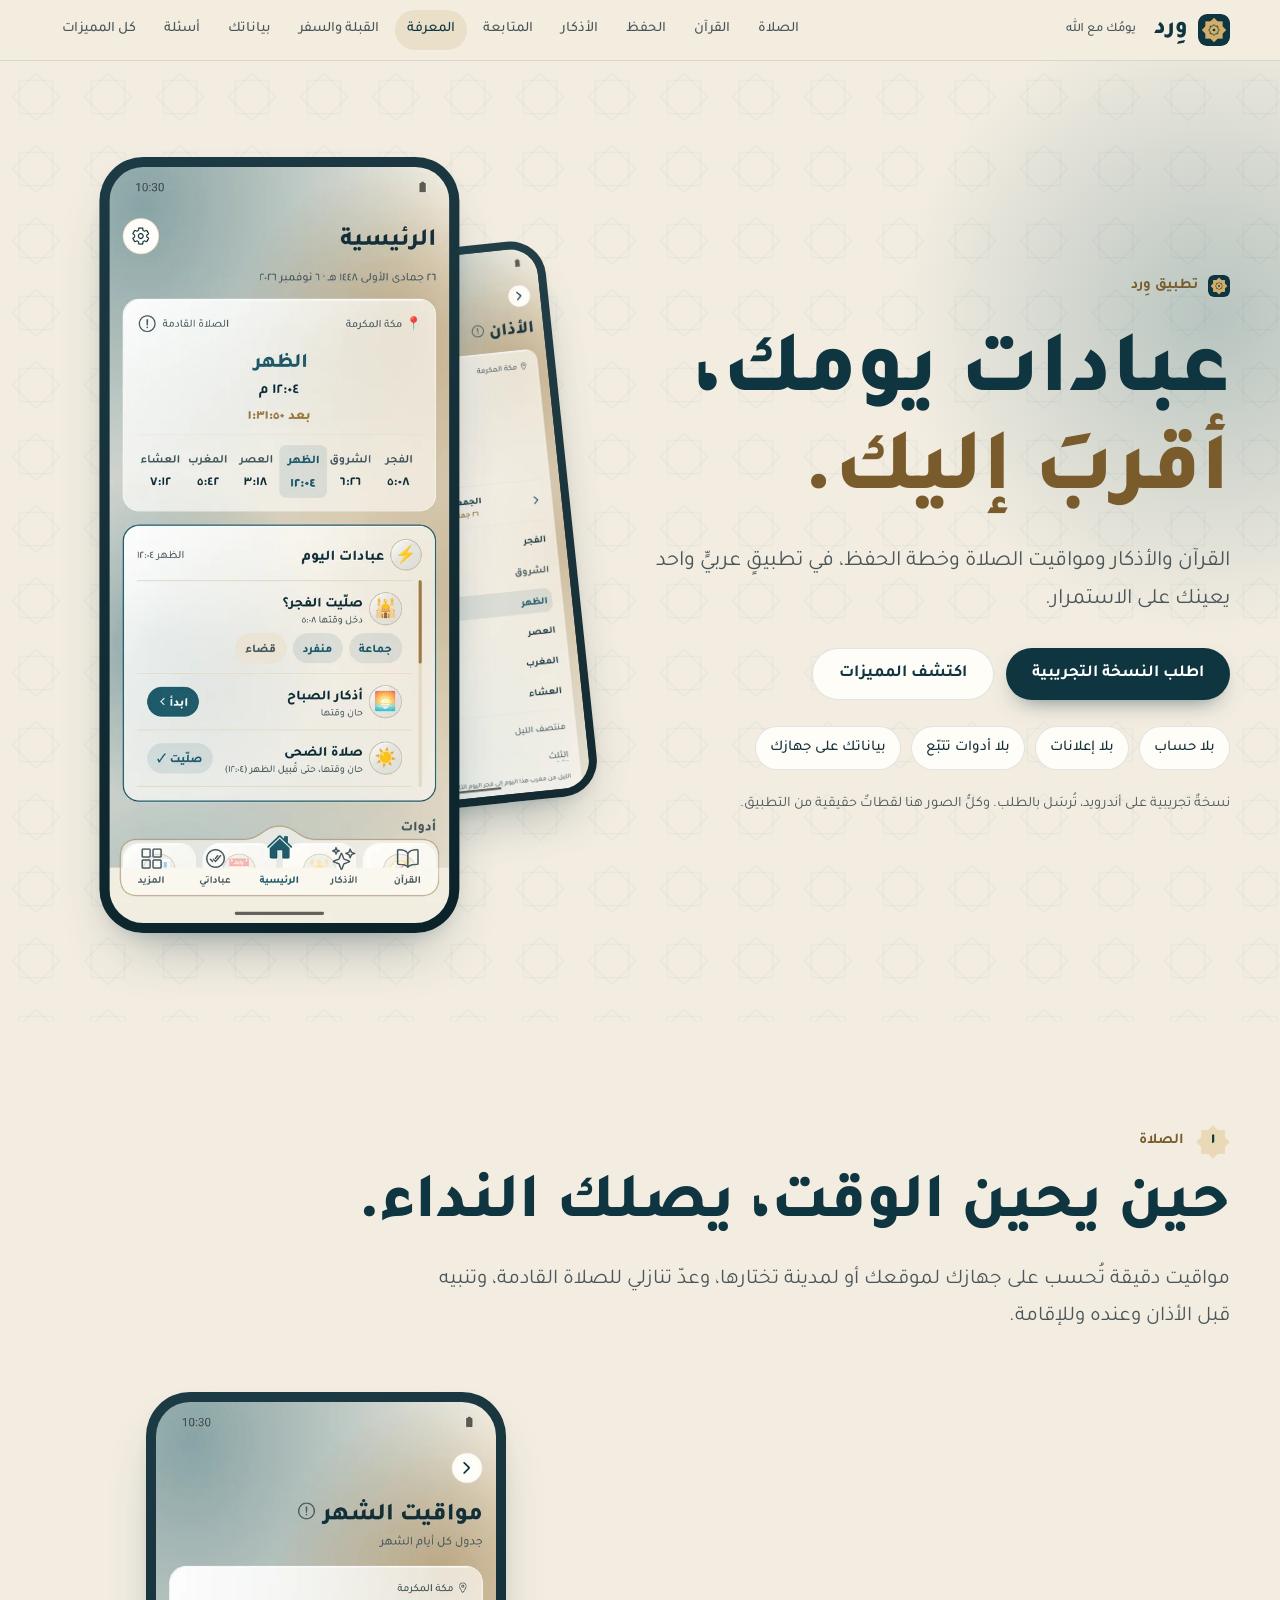
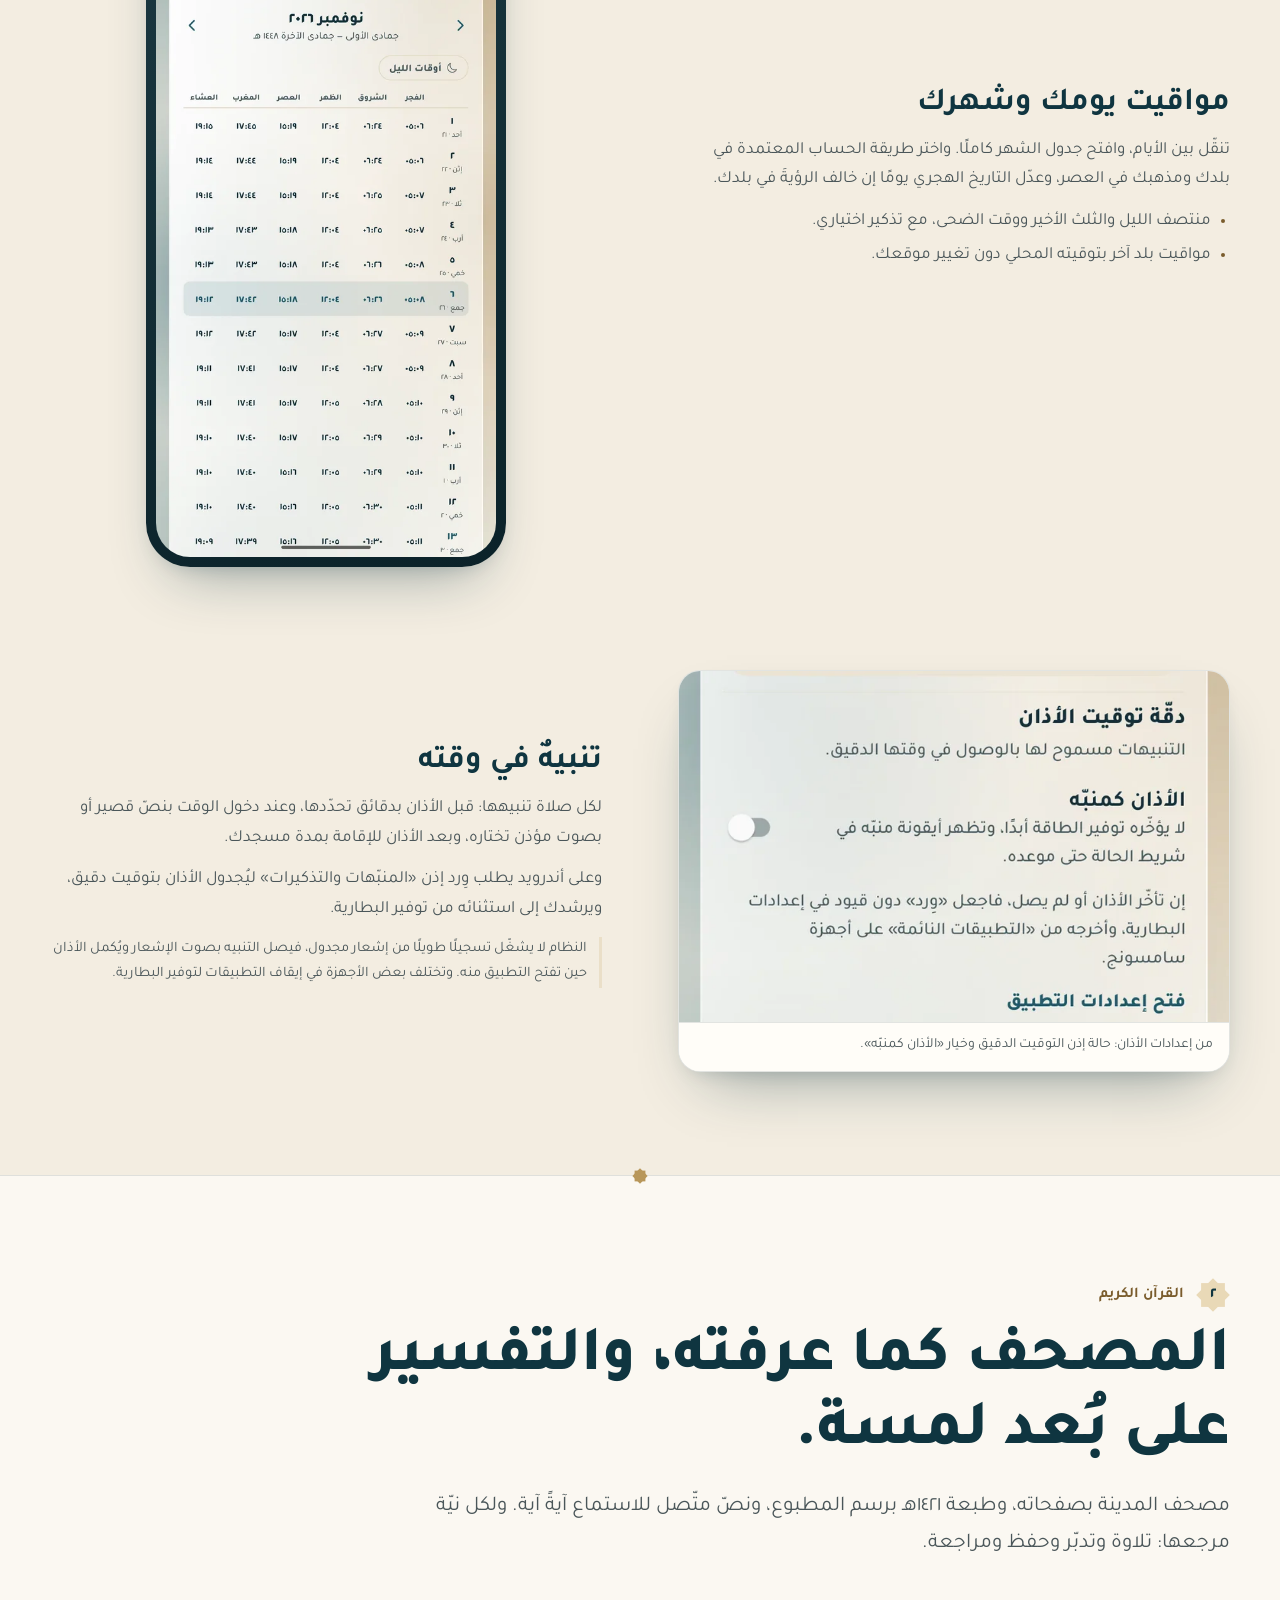
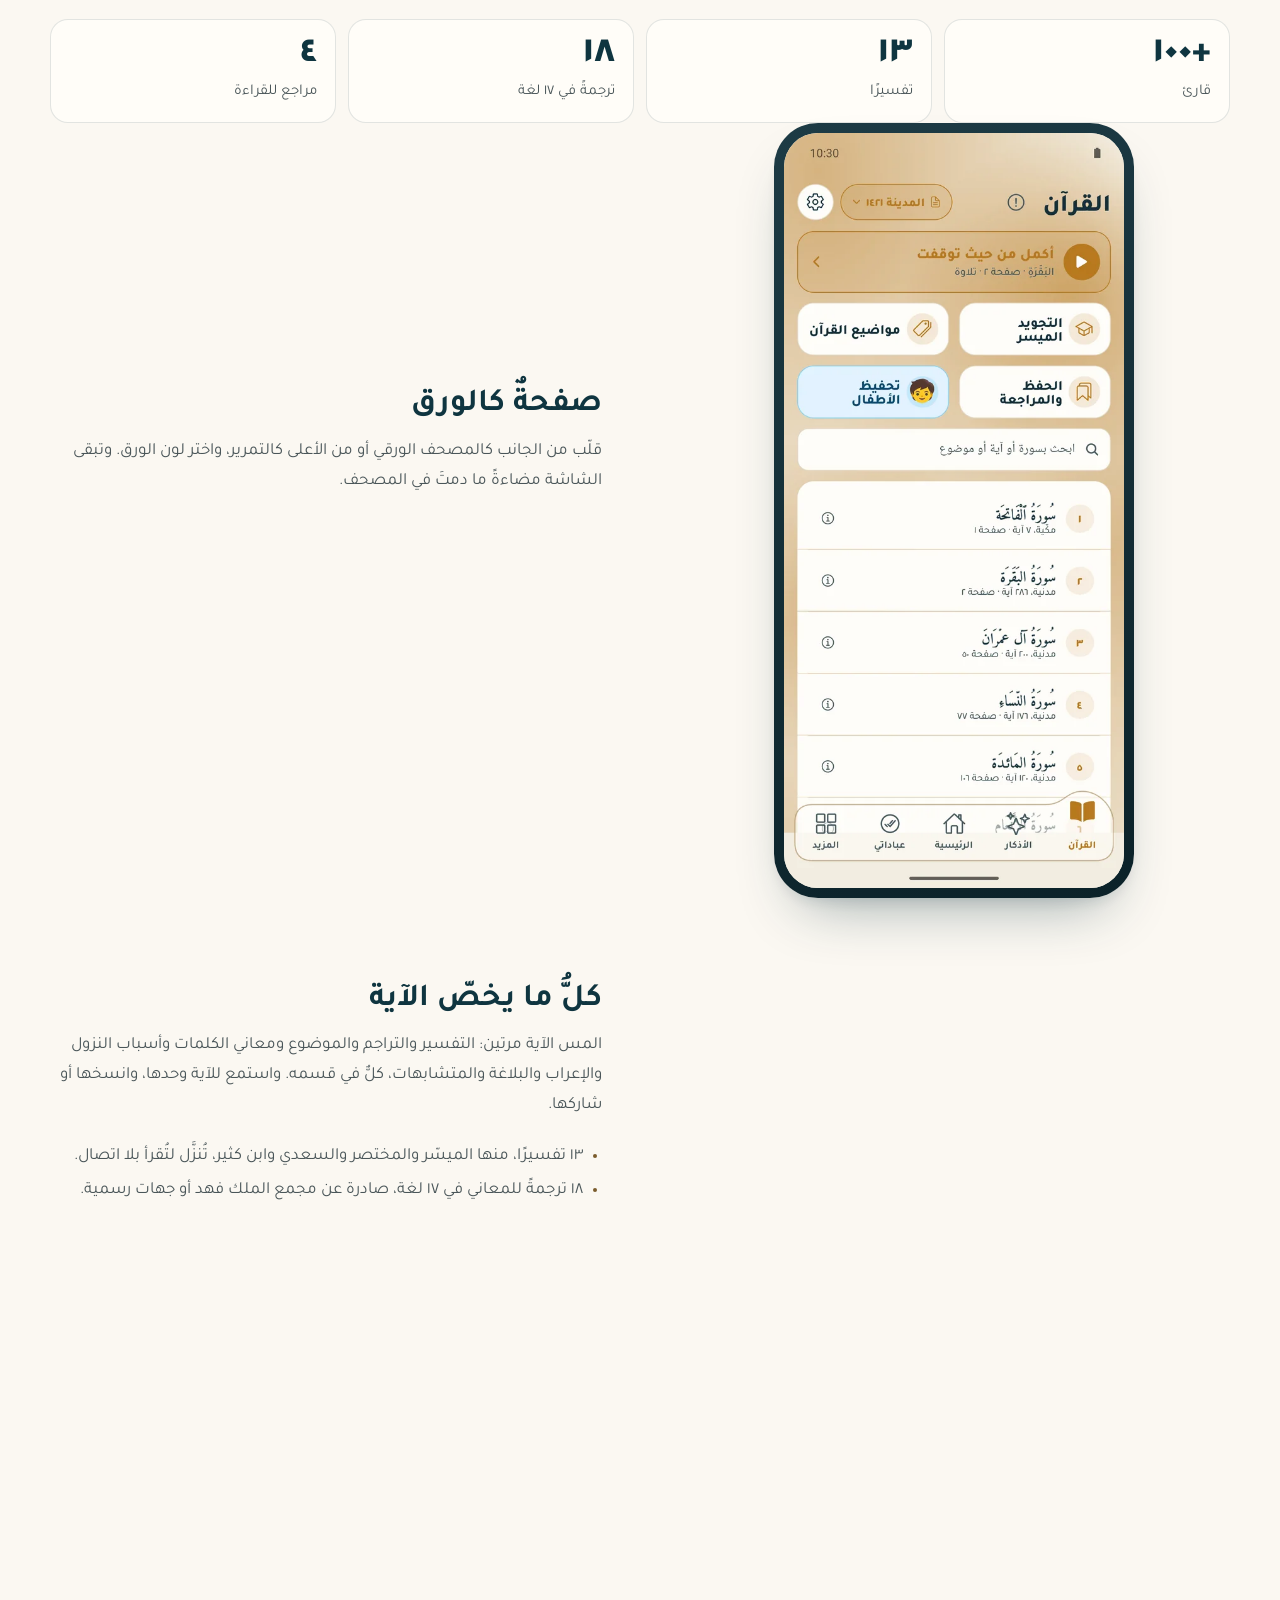
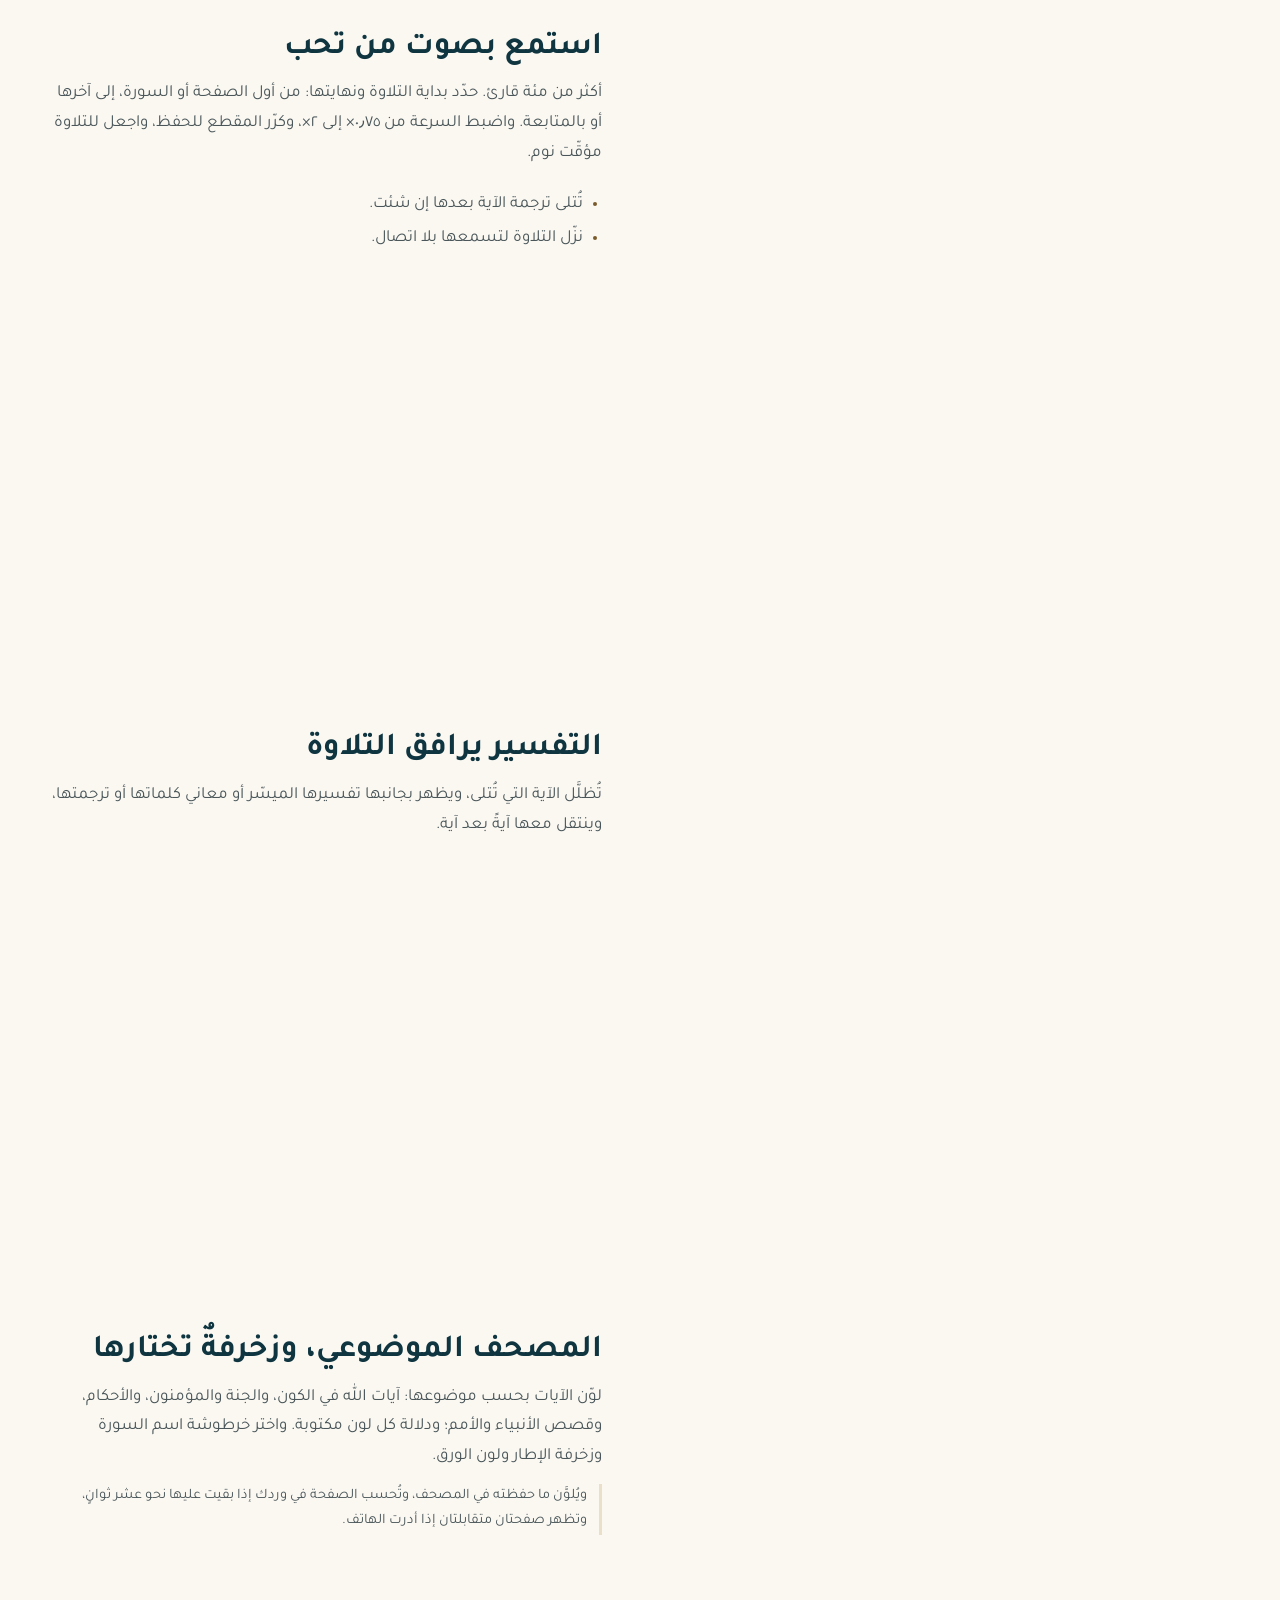
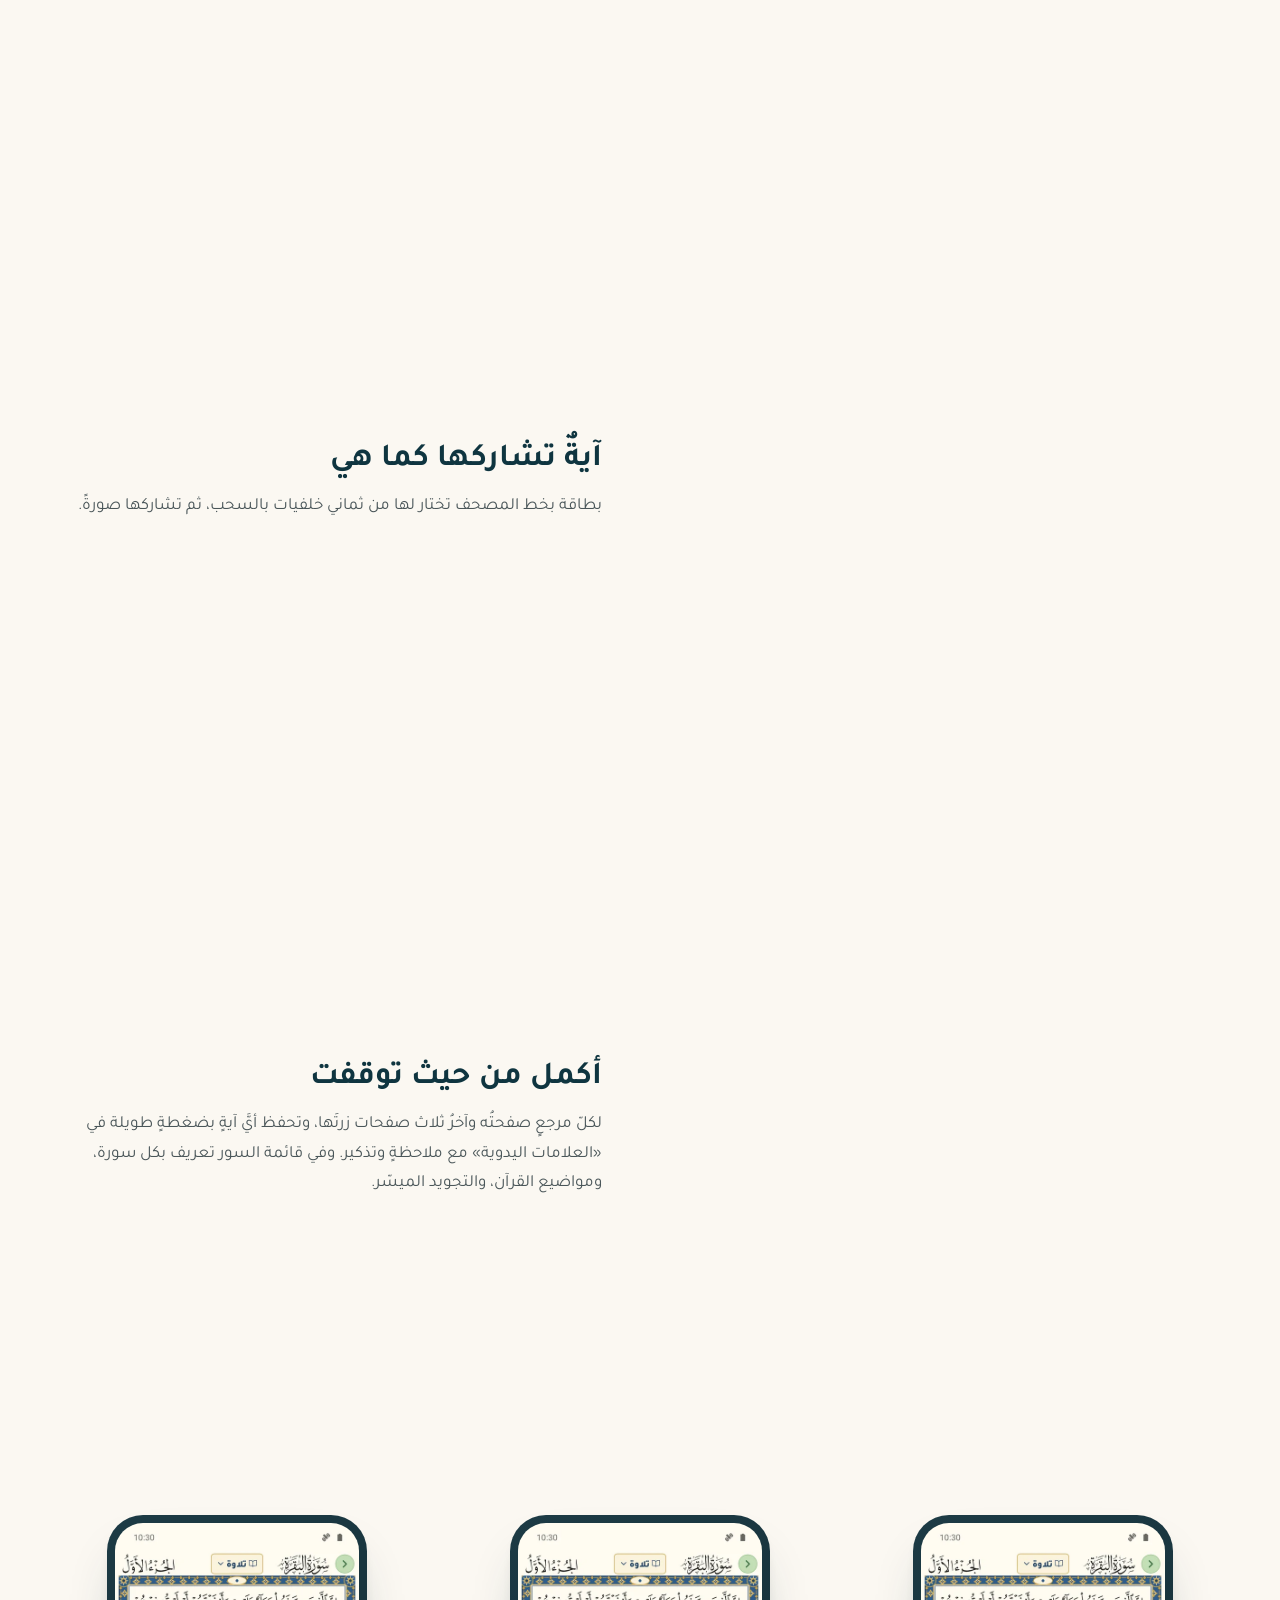
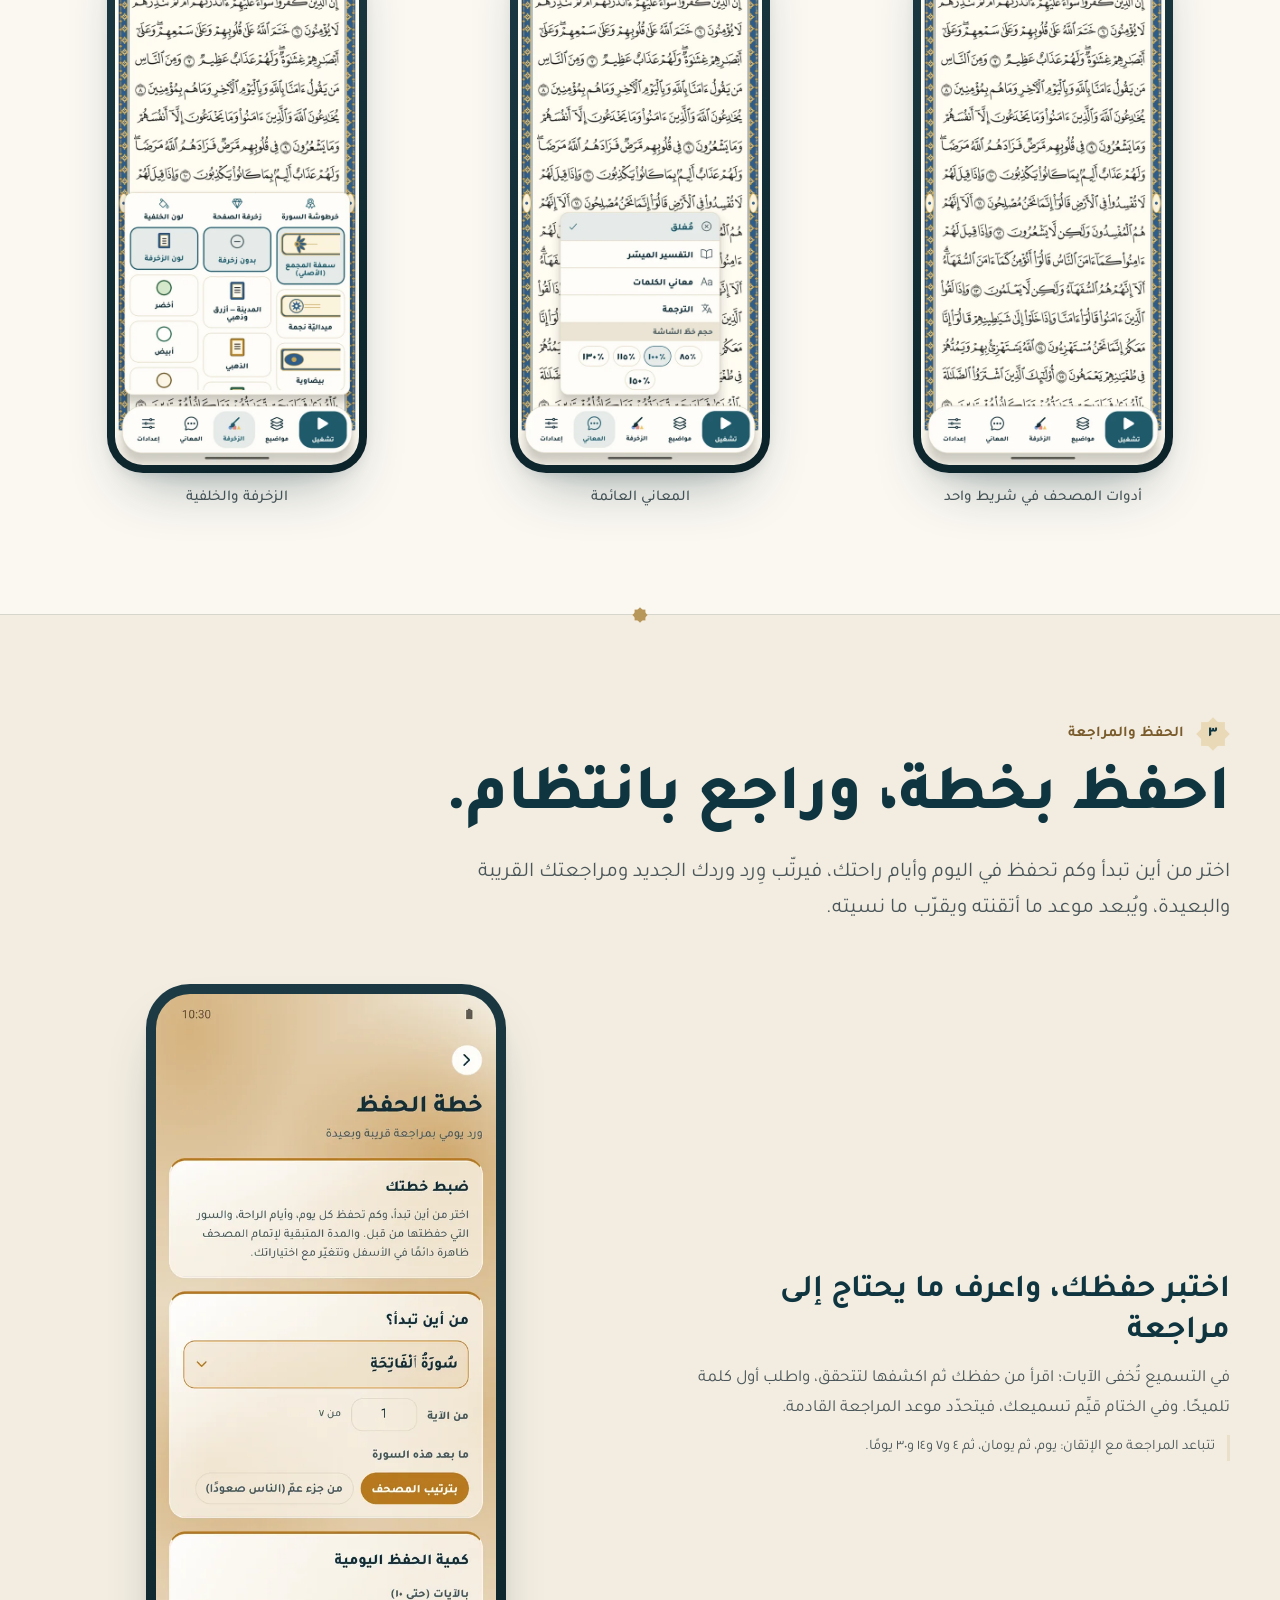
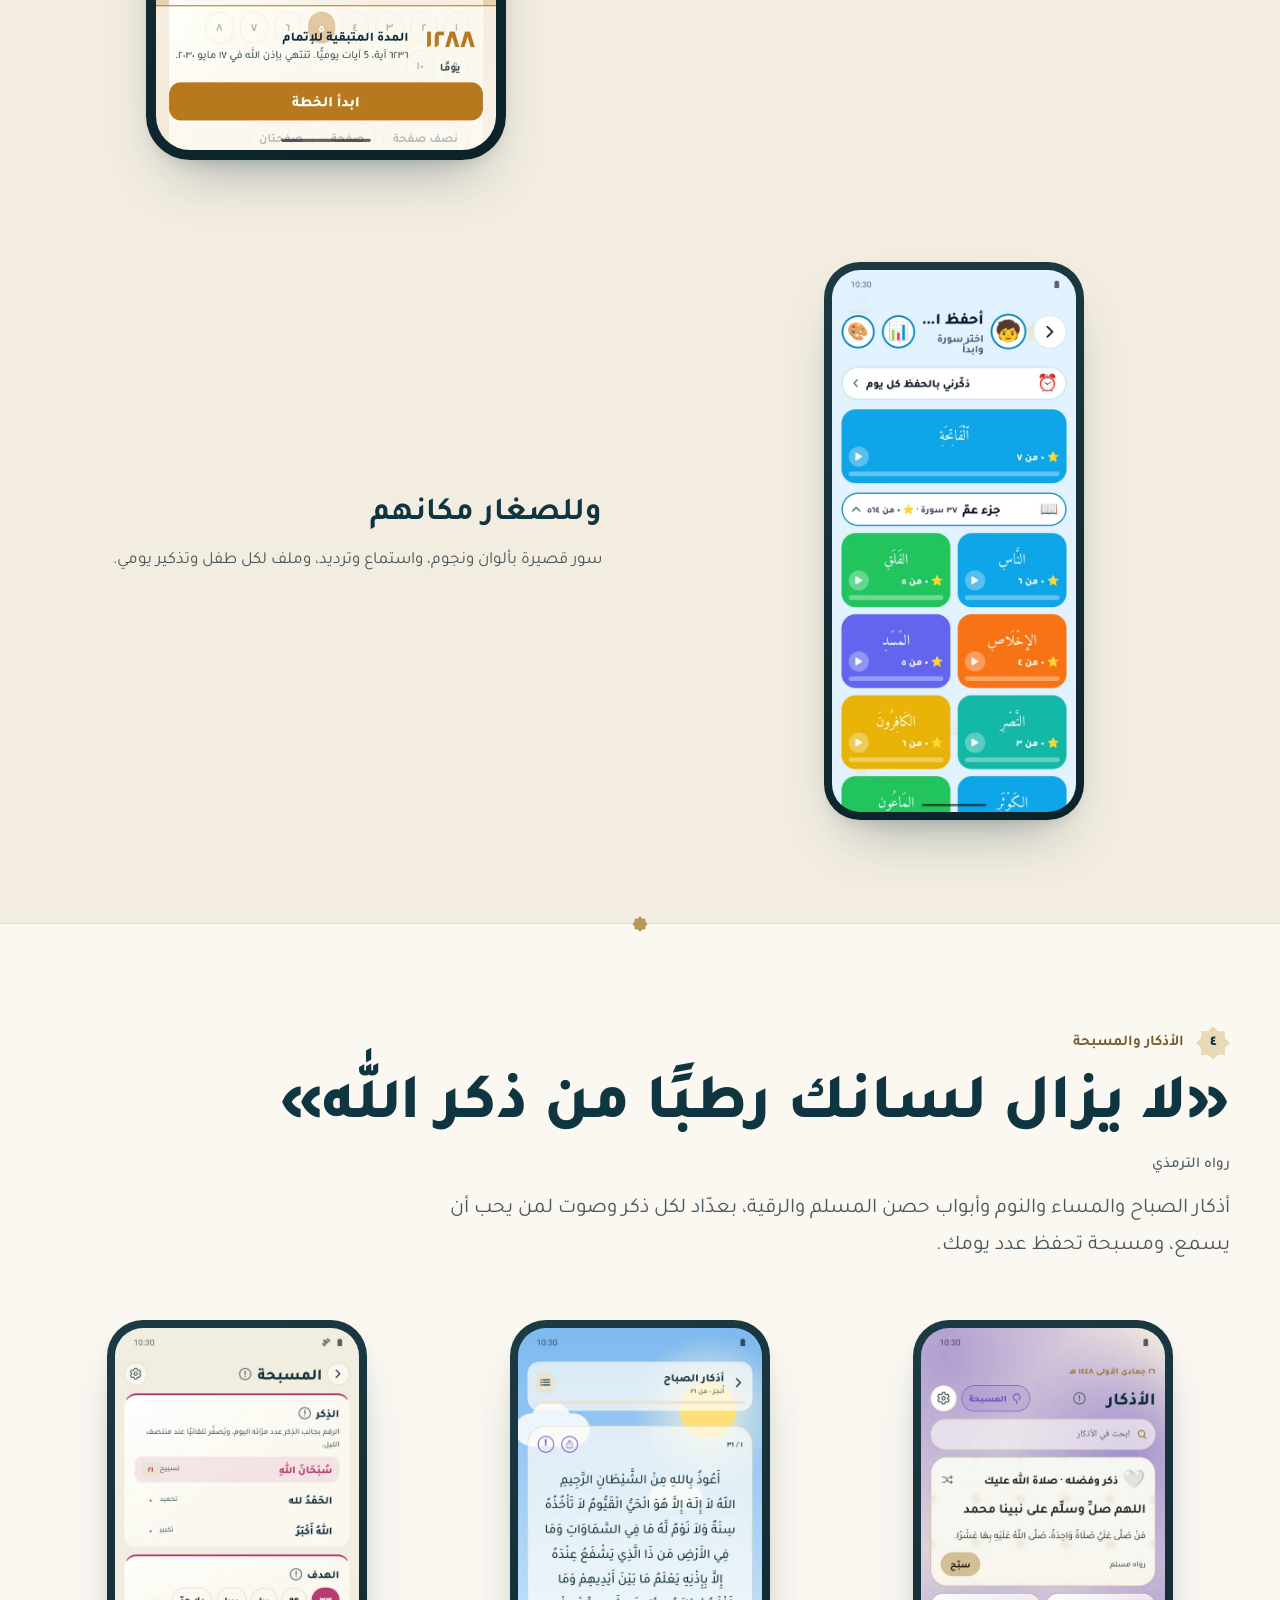
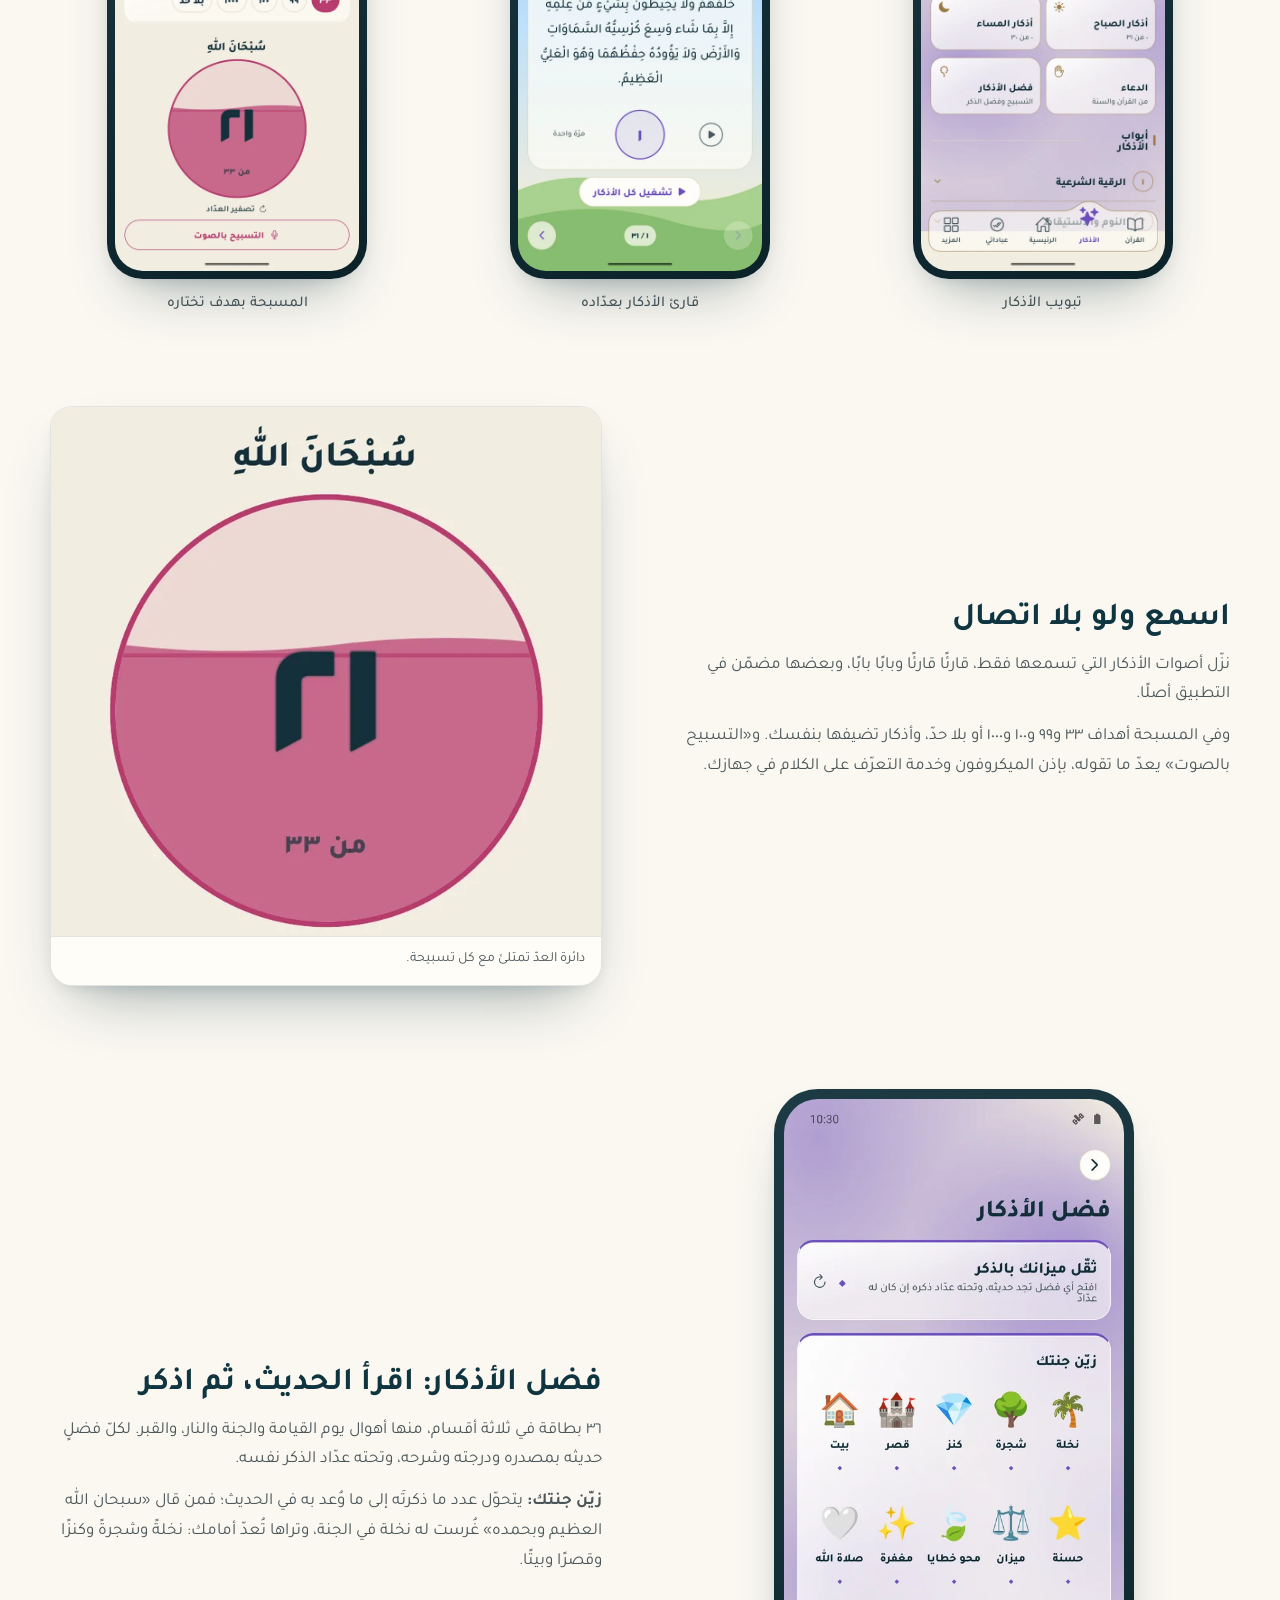
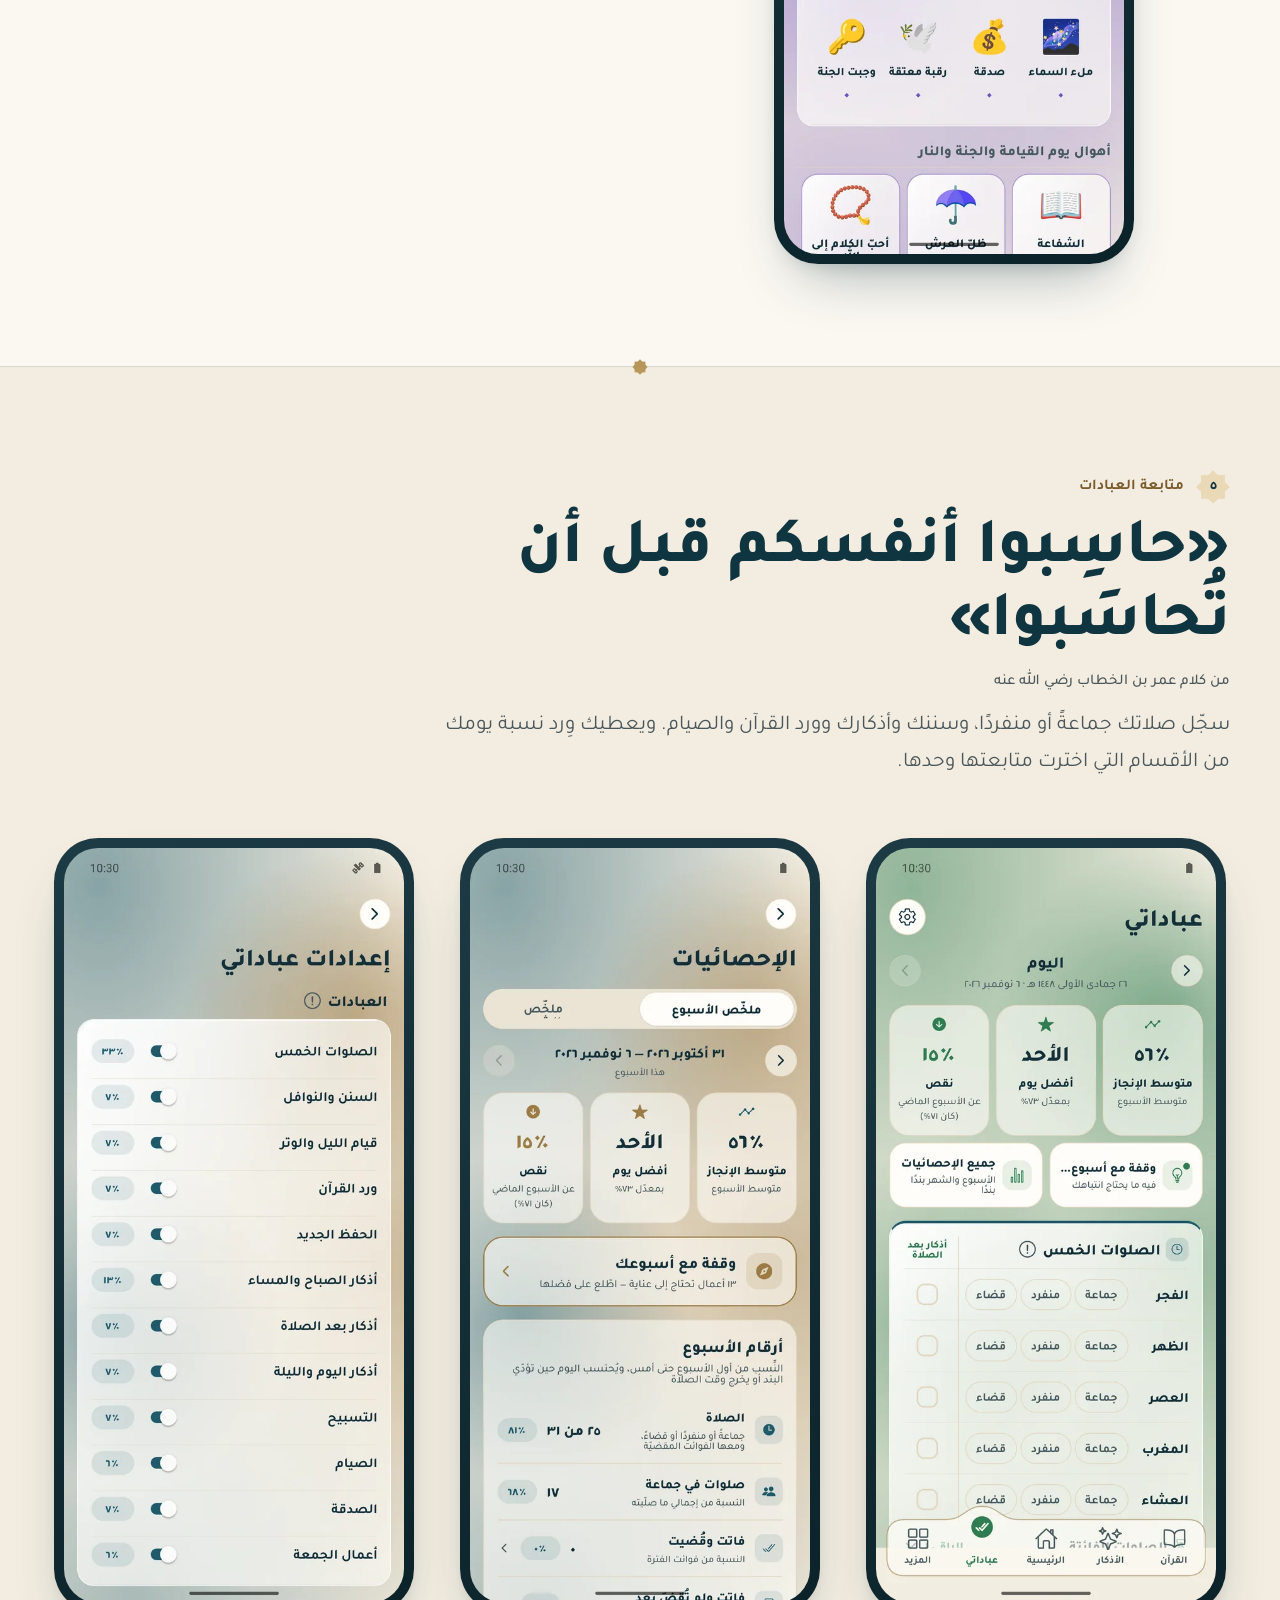
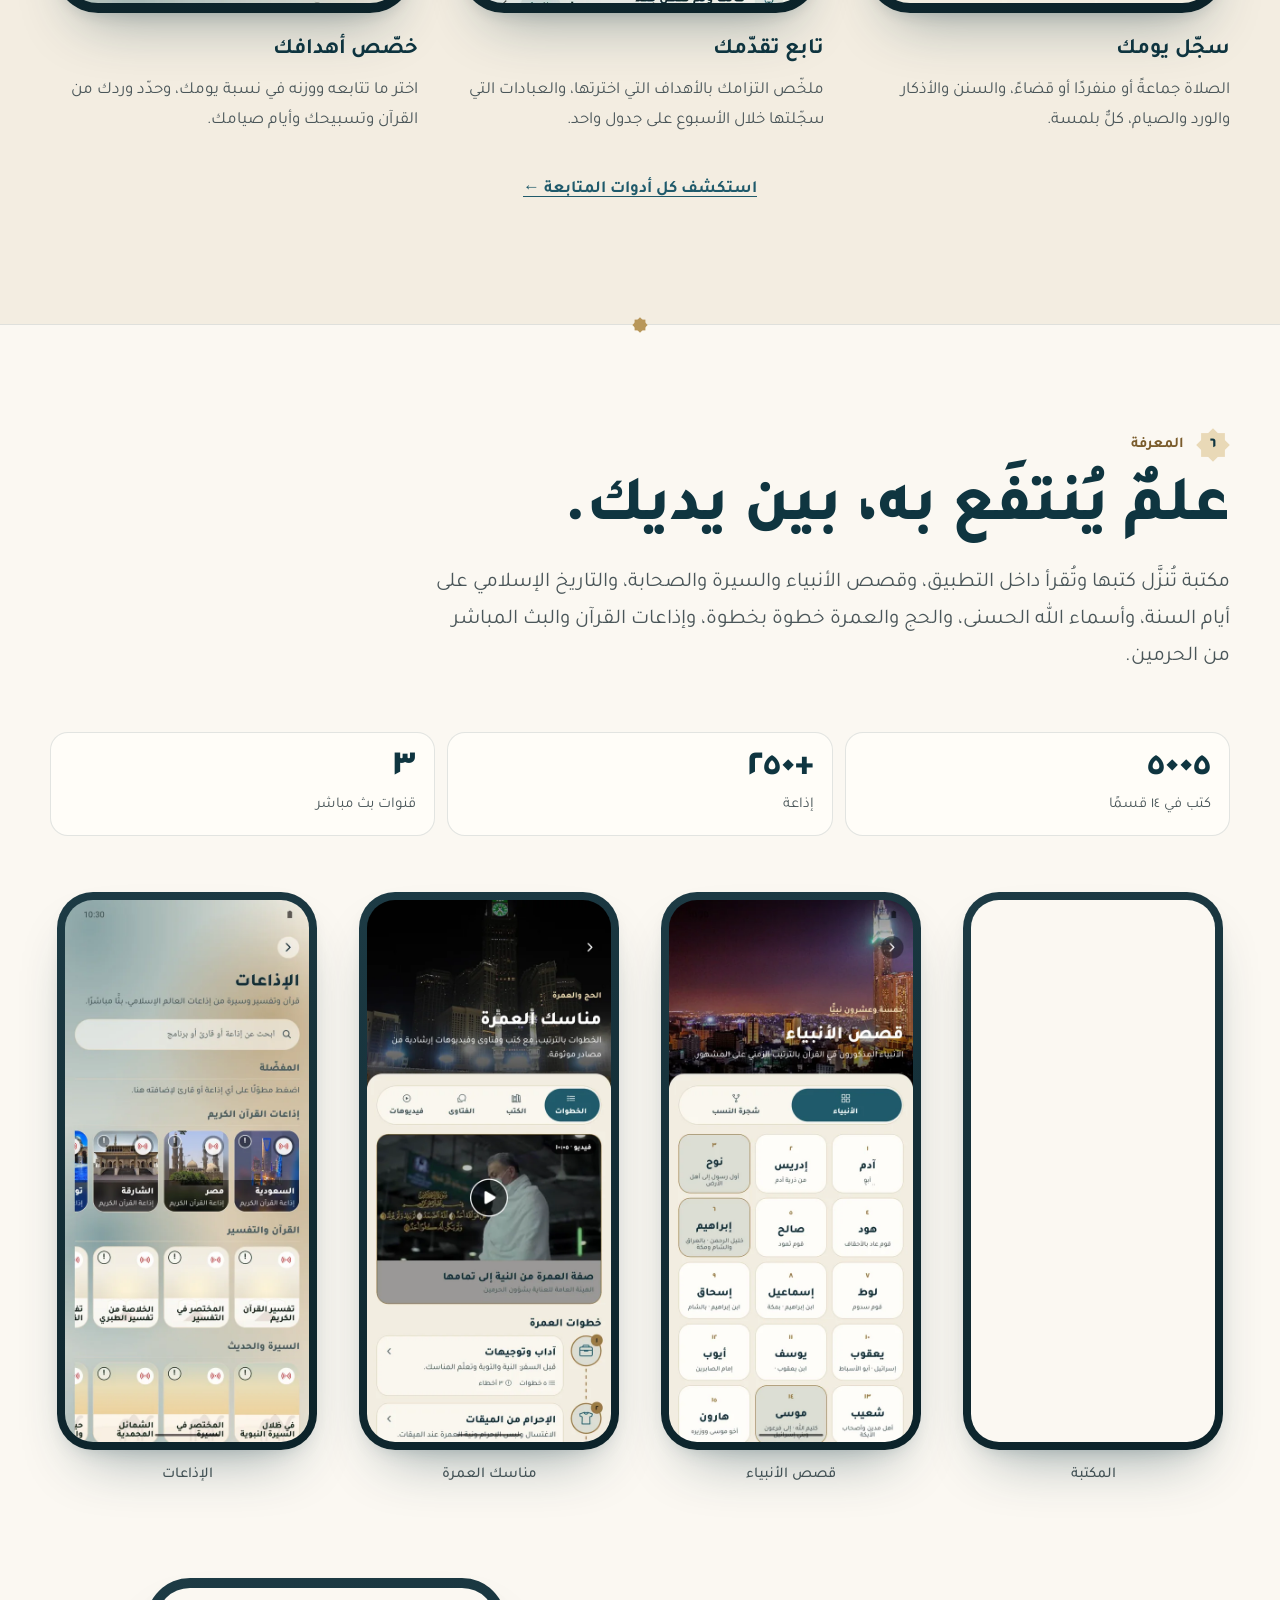
==== commit 28e789d1: "إضافة ميزات المصحف وفضل الأذكار والبث المباشر بأرقامها، وإعادة ترتيب فصل المتابعة - لقطات جديدة: لوح" ====
--- a/docs/index.html
+++ b/docs/index.html
@@ -104,12 +104,21 @@
     <p class="kicker reveal"><span class="num">٢</span>القرآن الكريم</p>
     <h2 id="quran-title" class="reveal">المصحف كما عرفته، والتفسير على بُعد لمسة.</h2>
     <p class="intro reveal">مصحف المدينة بصفحاته، وطبعة ١٤٢١هـ برسم المطبوع، ونصّ متّصل للاستماع آيةً آية. ولكل نيّة مرجعها: تلاوة وتدبّر وحفظ ومراجعة.</p>
+    <ul class="counts reveal" aria-label="المصحف بالأرقام">
+      <li><b>+١٠٠</b><span>قارئ</span></li>
+      <li><b>١٣</b><span>تفسيرًا</span></li>
+      <li><b>١٨</b><span>ترجمةً في ١٧ لغة</span></li>
+      <li><b>٤</b><span>مراجع للقراءة</span></li>
+    </ul>
 
     <div class="scrolly">
       <div class="stage" aria-hidden="true">
         <div class="phone">
           <img src="assets/img/mushaf-540.webp" srcset="assets/img/mushaf-540.webp 540w, assets/img/mushaf-1080.webp 1080w" sizes="(max-width: 560px) 70vw, (max-width: 900px) 300px, 360px" width="540" height="1200" alt="" loading="lazy" decoding="async" class="on" data-step="mushaf">
           <img src="assets/img/ayah-540.webp" srcset="assets/img/ayah-540.webp 540w, assets/img/ayah-1080.webp 1080w" sizes="(max-width: 560px) 70vw, (max-width: 900px) 300px, 360px" width="540" height="1200" alt="" loading="lazy" decoding="async" data-step="ayah">
+          <img src="assets/img/mushaf-play-540.webp" srcset="assets/img/mushaf-play-540.webp 540w, assets/img/mushaf-play-1080.webp 1080w" sizes="(max-width: 560px) 70vw, (max-width: 900px) 300px, 360px" width="540" height="1200" alt="" loading="lazy" decoding="async" data-step="recite">
+          <img src="assets/img/mushaf-playing-540.webp" srcset="assets/img/mushaf-playing-540.webp 540w, assets/img/mushaf-playing-1080.webp 1080w" sizes="(max-width: 560px) 70vw, (max-width: 900px) 300px, 360px" width="540" height="1200" alt="" loading="lazy" decoding="async" data-step="follow">
+          <img src="assets/img/mushaf-topics-540.webp" srcset="assets/img/mushaf-topics-540.webp 540w, assets/img/mushaf-topics-1080.webp 1080w" sizes="(max-width: 560px) 70vw, (max-width: 900px) 300px, 360px" width="540" height="1200" alt="" loading="lazy" decoding="async" data-step="topics">
           <img src="assets/img/ayah-image-540.webp" srcset="assets/img/ayah-image-540.webp 540w, assets/img/ayah-image-1080.webp 1080w" sizes="(max-width: 560px) 70vw, (max-width: 900px) 300px, 360px" width="540" height="1200" alt="" loading="lazy" decoding="async" data-step="share">
           <img src="assets/img/quran-540.webp" srcset="assets/img/quran-540.webp 540w, assets/img/quran-1080.webp 1080w" sizes="(max-width: 560px) 70vw, (max-width: 900px) 300px, 360px" width="540" height="1200" alt="" loading="lazy" decoding="async" data-step="modes">
         </div>
@@ -124,10 +133,30 @@
           <h3>كلُّ ما يخصّ الآية</h3>
           <p>المس الآية مرتين: التفسير والتراجم والموضوع ومعاني الكلمات وأسباب النزول والإعراب والبلاغة والمتشابهات، كلٌّ في قسمه. واستمع للآية وحدها، وانسخها أو شاركها.</p>
           <ul>
-            <li>تفاسير متعددة منها الميسّر والمختصر والسعدي وابن كثير، تُنزَّل لتُقرأ بلا اتصال.</li>
-            <li>تراجم معانٍ صادرة عن مجمع الملك فهد أو جهات رسمية.</li>
+            <li>١٣ تفسيرًا، منها الميسّر والمختصر والسعدي وابن كثير، تُنزَّل لتُقرأ بلا اتصال.</li>
+            <li>١٨ ترجمةً للمعاني في ١٧ لغة، صادرة عن مجمع الملك فهد أو جهات رسمية.</li>
           </ul>
           <div class="inline-shot phone"><img src="assets/img/ayah-540.webp" srcset="assets/img/ayah-540.webp 540w, assets/img/ayah-1080.webp 1080w" sizes="(max-width: 560px) 70vw, (max-width: 900px) 300px, 360px" width="540" height="1200" alt="شاشة الآية الثالثة من سورة البقرة: نص الآية، وأزرار الاستماع والنسخ والمشاركة، وقسم التفسير الميسّر." loading="lazy" decoding="async"></div>
+        </div>
+        <div class="step point" data-step="recite">
+          <h3>استمع بصوت من تحب</h3>
+          <p>أكثر من مئة قارئ. حدّد بداية التلاوة ونهايتها: من أول الصفحة أو السورة، إلى آخرها أو بالمتابعة. واضبط السرعة من ٠٫٧٥× إلى ٢×، وكرّر المقطع للحفظ، واجعل للتلاوة مؤقّت نوم.</p>
+          <ul>
+            <li>تُتلى ترجمة الآية بعدها إن شئت.</li>
+            <li>نزّل التلاوة لتسمعها بلا اتصال.</li>
+          </ul>
+          <div class="inline-shot phone"><img src="assets/img/mushaf-play-540.webp" srcset="assets/img/mushaf-play-540.webp 540w, assets/img/mushaf-play-1080.webp 1080w" sizes="(max-width: 560px) 70vw, (max-width: 900px) 300px, 360px" width="540" height="1200" alt="لوحة تشغيل التلاوة فوق صفحة المصحف: السورة والقارئ وترجمة بعد التلاوة، والبداية والنهاية، والسرعة والتكرار ومؤقّت النوم، وزرّا «شغّل» و«تنزيل»." loading="lazy" decoding="async"></div>
+        </div>
+        <div class="step point" data-step="follow">
+          <h3>التفسير يرافق التلاوة</h3>
+          <p>تُظلَّل الآية التي تُتلى، ويظهر بجانبها تفسيرها الميسّر أو معاني كلماتها أو ترجمتها، وينتقل معها آيةً بعد آية.</p>
+          <div class="inline-shot phone"><img src="assets/img/mushaf-playing-540.webp" srcset="assets/img/mushaf-playing-540.webp 540w, assets/img/mushaf-playing-1080.webp 1080w" sizes="(max-width: 560px) 70vw, (max-width: 900px) 300px, 360px" width="540" height="1200" alt="المصحف أثناء التلاوة: الآية السادسة من سورة البقرة مظلّلة، وفوقها مربّع «التفسير الميسّر» بمعناها." loading="lazy" decoding="async"></div>
+        </div>
+        <div class="step point" data-step="topics">
+          <h3>المصحف الموضوعي، وزخرفةٌ تختارها</h3>
+          <p>لوّن الآيات بحسب موضوعها: آيات الله في الكون، والجنة والمؤمنون، والأحكام، وقصص الأنبياء والأمم؛ ودلالة كل لون مكتوبة. واختر خرطوشة اسم السورة وزخرفة الإطار ولون الورق.</p>
+          <p class="note">ويُلوَّن ما حفظته في المصحف، وتُحسب الصفحة في وردك إذا بقيت عليها نحو عشر ثوانٍ، وتظهر صفحتان متقابلتان إذا أدرت الهاتف.</p>
+          <div class="inline-shot phone"><img src="assets/img/mushaf-topics-540.webp" srcset="assets/img/mushaf-topics-540.webp 540w, assets/img/mushaf-topics-1080.webp 1080w" sizes="(max-width: 560px) 70vw, (max-width: 900px) 300px, 360px" width="540" height="1200" alt="المصحف الموضوعي: مفتاح «لوّن الآيات حسب الموضوع» ودلالة الألوان الأزرق والأخضر والبنّي والأصفر." loading="lazy" decoding="async"></div>
         </div>
         <div class="step point" data-step="share">
           <h3>آيةٌ تشاركها كما هي</h3>
@@ -140,6 +169,11 @@
           <div class="inline-shot phone"><img src="assets/img/quran-540.webp" srcset="assets/img/quran-540.webp 540w, assets/img/quran-1080.webp 1080w" sizes="(max-width: 560px) 70vw, (max-width: 900px) 300px, 360px" width="540" height="1200" alt="تبويب القرآن: زر «ابدأ القراءة» ومواضيع القرآن والتجويد الميسّر وتحفيظ الأطفال والحفظ والمراجعة، وقائمة السور." loading="lazy" decoding="async"></div>
         </div>
       </div>
+    </div>
+    <div class="gallery">
+      <figure class="reveal"><div class="phone sm"><img src="assets/img/mushaf-tools-540.webp" srcset="assets/img/mushaf-tools-540.webp 540w, assets/img/mushaf-tools-1080.webp 1080w" sizes="(max-width: 560px) 70vw, (max-width: 900px) 300px, 360px" width="540" height="1200" alt="شريط أدوات المصحف أسفل الصفحة: الإعدادات والمعاني والزخرفة والمواضيع وتشغيل." loading="lazy" decoding="async"></div><figcaption>أدوات المصحف في شريط واحد</figcaption></figure>
+      <figure class="reveal"><div class="phone sm"><img src="assets/img/mushaf-meanings-540.webp" srcset="assets/img/mushaf-meanings-540.webp 540w, assets/img/mushaf-meanings-1080.webp 1080w" sizes="(max-width: 560px) 70vw, (max-width: 900px) 300px, 360px" width="540" height="1200" alt="قائمة المعاني العائمة: التفسير الميسّر ومعاني الكلمات والترجمة وحجم الخط." loading="lazy" decoding="async"></div><figcaption>المعاني العائمة</figcaption></figure>
+      <figure class="reveal"><div class="phone sm"><img src="assets/img/mushaf-zakhrafa-540.webp" srcset="assets/img/mushaf-zakhrafa-540.webp 540w, assets/img/mushaf-zakhrafa-1080.webp 1080w" sizes="(max-width: 560px) 70vw, (max-width: 900px) 300px, 360px" width="540" height="1200" alt="لوحة الزخرفة: خرطوشة السورة وزخرفة الصفحة ولون الخلفية." loading="lazy" decoding="async"></div><figcaption>الزخرفة والخلفية</figcaption></figure>
     </div>
   </div>
 </section>
@@ -185,6 +219,14 @@
       </div>
       <figure class="zoom reveal"><img src="assets/img/detail-tasbih-720.webp" srcset="assets/img/detail-tasbih-720.webp 720w" sizes="(max-width: 900px) 92vw, 560px" width="720" height="692" alt="تفصيلة من المسبحة: دائرة العدّ ممتلئة إلى ٢١ من ٣٣ تحت «سبحان الله»." loading="lazy" decoding="async"><figcaption>دائرة العدّ تمتلئ مع كل تسبيحة.</figcaption></figure>
     </div>
+    <div class="split flip">
+      <div class="point reveal">
+        <h3>فضل الأذكار: اقرأ الحديث، ثم اذكر</h3>
+        <p>٣٦ بطاقة في ثلاثة أقسام، منها أهوال يوم القيامة والجنة والنار، والقبر. لكلّ فضلٍ حديثه بمصدره ودرجته وشرحه، وتحته عدّاد الذكر نفسه.</p>
+        <p><strong>زيّن جنتك:</strong> يتحوّل عدد ما ذكرتَه إلى ما وُعد به في الحديث؛ فمن قال «سبحان الله العظيم وبحمده» غُرست له نخلة في الجنة، وتراها تُعدّ أمامك: نخلةً وشجرةً وكنزًا وقصرًا وبيتًا.</p>
+      </div>
+      <div class="reveal"><div class="phone"><img src="assets/img/fadl-540.webp" srcset="assets/img/fadl-540.webp 540w, assets/img/fadl-1080.webp 1080w" sizes="(max-width: 560px) 70vw, (max-width: 900px) 300px, 360px" width="540" height="1200" alt="شاشة فضل الأذكار: بطاقة «ثقّل ميزانك بالذكر»، وقسم «زيّن جنتك» بأيقونات النخلة والشجرة والكنز والقصر والبيت والحسنة والميزان، ثم أهوال يوم القيامة." loading="lazy" decoding="async"></div></div>
+    </div>
   </div>
 </section>
 
@@ -193,24 +235,15 @@
     <p class="kicker reveal"><span class="num">٥</span>متابعة العبادات</p>
     <h2 id="track-title" class="reveal">«حاسِبوا أنفسكم قبل أن تُحاسَبوا»<span class="quote-src">من كلام عمر بن الخطاب رضي الله عنه</span></h2>
     <p class="intro reveal">سجّل صلاتك جماعةً أو منفردًا، وسننك وأذكارك وورد القرآن والصيام. ويعطيك وِرد نسبة يومك من الأقسام التي اخترت متابعتها وحدها.</p>
-    <div class="split">
-      <div class="reveal"><div class="phone"><img src="assets/img/worship-540.webp" srcset="assets/img/worship-540.webp 540w, assets/img/worship-1080.webp 1080w" sizes="(max-width: 560px) 70vw, (max-width: 900px) 300px, 360px" width="540" height="1200" alt="شاشة عباداتي: متوسط الإنجاز ٥٦٪، وأفضل يوم الأحد، وجدول الصلوات الخمس بخيارات جماعة ومنفرد وقضاء." loading="lazy" decoding="async"></div></div>
-      <div class="point reveal">
-        <h3>أسبوعك في لمحة</h3>
-        <p>متوسط الإنجاز وأفضل يوم وما نقص، ومحاسبة أسبوعية تضع كل الأعمال على جدول واحد.</p>
-        <ul>
-          <li>تُضاف الصلوات الفائتة تلقائيًا، وتنقص كلما قضيتَ منها.</li>
-          <li>يوقف العذرُ الشرعي التتبّعَ دون أن تنقطع سلسلة أيامك.</li>
-          <li>الصيام وقضاء رمضان والستّ من شوال، وإمساكية رمضان.</li>
-          <li>حاسبة للزكاة بنصاب الذهب أو الفضة، وتذكير بحولان الحول.</li>
-        </ul>
-      </div>
-    </div>
-    <figure class="zoom reveal" style="margin-top: clamp(40px, 6vw, 72px)"><img src="assets/img/detail-muhasaba-720.webp" srcset="assets/img/detail-muhasaba-720.webp 720w, assets/img/detail-muhasaba-1080.webp 1080w" sizes="(max-width: 900px) 92vw, 560px" width="720" height="560" alt="جدول المحاسبة الأسبوعية: الفروض وأذكار ما بعد الصلاة لكل يوم من السبت إلى الجمعة بعلامات الإتمام." loading="lazy" decoding="async"><figcaption>المحاسبة الأسبوعية: الخانة الممتلئة تمّت، والتي فيها نقطة تمّ بعضها.</figcaption></figure>
-    <div class="gallery">
-      <figure class="reveal"><div class="phone sm"><img src="assets/img/stats-540.webp" srcset="assets/img/stats-540.webp 540w, assets/img/stats-1080.webp 1080w" sizes="(max-width: 560px) 70vw, (max-width: 900px) 300px, 360px" width="540" height="1200" alt="الإحصائيات: ملخص الأسبوع ووقفة مع أسبوعك وأرقام الصلاة." loading="lazy" decoding="async"></div><figcaption>الإحصائيات</figcaption></figure>
-      <figure class="reveal"><div class="phone sm"><img src="assets/img/qada-540.webp" srcset="assets/img/qada-540.webp 540w, assets/img/qada-1080.webp 1080w" sizes="(max-width: 560px) 70vw, (max-width: 900px) 300px, 360px" width="540" height="1200" alt="الصلوات الفائتة: عدد الفوائت والمقضيّة في نوفمبر، وجدول الأيام." loading="lazy" decoding="async"></div><figcaption>الصلوات الفائتة</figcaption></figure>
-    </div>
+    <div class="benefits">
+      <figure class="reveal"><div class="phone"><img src="assets/img/worship-540.webp" srcset="assets/img/worship-540.webp 540w, assets/img/worship-1080.webp 1080w" sizes="(max-width: 560px) 70vw, (max-width: 900px) 300px, 360px" width="540" height="1200" alt="شاشة عباداتي: متوسط الإنجاز ٥٦٪، وأفضل يوم الأحد، وجدول الصلوات الخمس بخيارات جماعة ومنفرد وقضاء." loading="lazy" decoding="async"></div>
+        <figcaption><h3>سجّل يومك</h3><p>الصلاة جماعةً أو منفردًا أو قضاءً، والسنن والأذكار والورد والصيام، كلٌّ بلمسة.</p></figcaption></figure>
+      <figure class="reveal"><div class="phone"><img src="assets/img/stats-540.webp" srcset="assets/img/stats-540.webp 540w, assets/img/stats-1080.webp 1080w" sizes="(max-width: 560px) 70vw, (max-width: 900px) 300px, 360px" width="540" height="1200" alt="الإحصائيات: ملخص الأسبوع ووقفة مع أسبوعك وأرقام الصلاة." loading="lazy" decoding="async"></div>
+        <figcaption><h3>تابع تقدّمك</h3><p>ملخّص التزامك بالأهداف التي اخترتها، والعبادات التي سجّلتها خلال الأسبوع على جدول واحد.</p></figcaption></figure>
+      <figure class="reveal"><div class="phone"><img src="assets/img/worship-prefs-540.webp" srcset="assets/img/worship-prefs-540.webp 540w, assets/img/worship-prefs-1080.webp 1080w" sizes="(max-width: 560px) 70vw, (max-width: 900px) 300px, 360px" width="540" height="1200" alt="إعدادات عباداتي: مفاتيح الأقسام المتابَعة من الصلوات الخمس إلى أعمال الجمعة، ووزن كل قسم في نسبة اليوم." loading="lazy" decoding="async"></div>
+        <figcaption><h3>خصّص أهدافك</h3><p>اختر ما تتابعه ووزنه في نسبة يومك، وحدّد وردك من القرآن وتسبيحك وأيام صيامك.</p></figcaption></figure>
+    </div>
+    <p class="more-link reveal"><a href="#g-track">استكشف كل أدوات المتابعة ←</a></p>
   </div>
 </section>
 
@@ -218,12 +251,25 @@
   <div class="wrap">
     <p class="kicker reveal"><span class="num">٦</span>المعرفة</p>
     <h2 id="know-title" class="reveal">علمٌ يُنتفَع به، بين يديك.</h2>
-    <p class="intro reveal">مكتبة بمئات الكتب تُنزَّل وتُقرأ داخل التطبيق، وقصص الأنبياء والسيرة والصحابة، والتاريخ الإسلامي على أيام السنة، وأسماء الله الحسنى، والحج والعمرة خطوة بخطوة، وإذاعات القرآن وبثّ الحرمين.</p>
+    <p class="intro reveal">مكتبة تُنزَّل كتبها وتُقرأ داخل التطبيق، وقصص الأنبياء والسيرة والصحابة، والتاريخ الإسلامي على أيام السنة، وأسماء الله الحسنى، والحج والعمرة خطوة بخطوة، وإذاعات القرآن والبث المباشر من الحرمين.</p>
+    <ul class="counts reveal" aria-label="المعرفة بالأرقام">
+      <li><b>٥٠٠٥</b><span>كتب في ١٤ قسمًا</span></li>
+      <li><b>+٢٥٠</b><span>إذاعة</span></li>
+      <li><b>٣</b><span>قنوات بث مباشر</span></li>
+    </ul>
     <div class="gallery">
       <figure class="reveal"><div class="phone sm"><img src="assets/img/library-540.webp" srcset="assets/img/library-540.webp 540w, assets/img/library-1080.webp 1080w" sizes="(max-width: 560px) 70vw, (max-width: 900px) 300px, 360px" width="540" height="1200" alt="المكتبة: قسم القرآن وعلومه بتفسير السعدي وابن كثير والميسّر، مع زر تحميل لكل كتاب." loading="lazy" decoding="async"></div><figcaption>المكتبة</figcaption></figure>
       <figure class="reveal"><div class="phone sm"><img src="assets/img/prophets-540.webp" srcset="assets/img/prophets-540.webp 540w, assets/img/prophets-1080.webp 1080w" sizes="(max-width: 560px) 70vw, (max-width: 900px) 300px, 360px" width="540" height="1200" alt="قصص الأنبياء: بطاقات آدم وإدريس ونوح وهود وإبراهيم ولوط وغيرهم." loading="lazy" decoding="async"></div><figcaption>قصص الأنبياء</figcaption></figure>
       <figure class="reveal"><div class="phone sm"><img src="assets/img/umrah-540.webp" srcset="assets/img/umrah-540.webp 540w, assets/img/umrah-1080.webp 1080w" sizes="(max-width: 560px) 70vw, (max-width: 900px) 300px, 360px" width="540" height="1200" alt="مناسك العمرة: فيديو صفة العمرة، وخطوات العمرة بآدابها والإحرام من الميقات." loading="lazy" decoding="async"></div><figcaption>مناسك العمرة</figcaption></figure>
       <figure class="reveal"><div class="phone sm"><img src="assets/img/radio-540.webp" srcset="assets/img/radio-540.webp 540w, assets/img/radio-1080.webp 1080w" sizes="(max-width: 560px) 70vw, (max-width: 900px) 300px, 360px" width="540" height="1200" alt="الإذاعات: إذاعات القرآن الكريم والتفسير بصورها." loading="lazy" decoding="async"></div><figcaption>الإذاعات</figcaption></figure>
+    </div>
+    <div class="split" style="margin-top: clamp(48px, 7vw, 96px)">
+      <div class="point reveal">
+        <h3>البث المباشر</h3>
+        <p>الحرم المكي، والمسجد النبوي، وقناة مكة، بثًّا مباشرًا داخل التطبيق، مع زرّ «العودة للمباشر» وتدوير العرض أفقيًا.</p>
+        <p class="note">يحتاج اتصالًا بالإنترنت.</p>
+      </div>
+      <div class="reveal"><div class="phone"><img src="assets/img/live-540.webp" srcset="assets/img/live-540.webp 540w, assets/img/live-1080.webp 1080w" sizes="(max-width: 560px) 70vw, (max-width: 900px) 300px, 360px" width="540" height="1200" alt="البث المباشر من الحرم المكي داخل التطبيق، مع زرّ «العودة للمباشر»." loading="lazy" decoding="async"></div></div>
     </div>
   </div>
 </section>
@@ -299,7 +345,7 @@
     <p class="intro">جرّبنا الميزات على محاكي أندرويد بالنسخة الحالية، وبعضها يحتاج تجربةً على هاتفٍ حقيقي قبل الحكم عليه. هذه خلاصة ما تحقّقنا منه.</p>
 <!-- STATUS:START -->
 <div class="status-grid">
-<div class="status-col seen"><h3><span class="badge seen">٣٥</span> جُرِّبت على محاكي أندرويد</h3><ul>
+<div class="status-col seen"><h3><span class="badge seen">٤٢</span> جُرِّبت على محاكي أندرويد</h3><ul>
 <li><a href="#f-times">مواقيت الصلاة</a></li>
 <li><a href="#f-month">مواقيت الشهر</a></li>
 <li><a href="#f-exact">التنبيه في وقته (أندرويد)</a></li>
@@ -307,16 +353,22 @@
 <li><a href="#f-mushaf">المصحف</a></li>
 <li><a href="#f-modes">مراجع القراءة</a></li>
 <li><a href="#f-ayah">شاشة الآية</a></li>
+<li><a href="#f-recite">تشغيل التلاوة</a></li>
+<li><a href="#f-follow">التفسير يرافق التلاوة</a></li>
+<li><a href="#f-topic-mushaf">المصحف الموضوعي</a></li>
+<li><a href="#f-zakhrafa">الزخرفة والخلفية</a></li>
 <li><a href="#f-share">مشاركة الآية صورة</a></li>
 <li><a href="#f-topics">مواضيع القرآن</a></li>
 <li><a href="#f-tajweed">التجويد الميسّر</a></li>
 <li><a href="#f-plan">خطة الحفظ</a></li>
 <li><a href="#f-kids">تحفيظ الأطفال</a></li>
 <li><a href="#f-athkar">الأذكار</a></li>
+<li><a href="#f-fadl">فضل الأذكار</a></li>
 <li><a href="#f-reader">قارئ الأذكار</a></li>
 <li><a href="#f-tasbih">المسبحة</a></li>
 <li><a href="#f-today">عبادات اليوم</a></li>
 <li><a href="#f-worship">عباداتي</a></li>
+<li><a href="#f-goals">الأهداف والأقسام</a></li>
 <li><a href="#f-stats">الإحصائيات</a></li>
 <li><a href="#f-muhasaba">المحاسبة الأسبوعية</a></li>
 <li><a href="#f-qada">الصلوات الفائتة</a></li>
@@ -329,15 +381,17 @@
 <li><a href="#f-asma">أسماء الله الحسنى</a></li>
 <li><a href="#f-quiz">أسئلة اليوم</a></li>
 <li><a href="#f-hajj">الحج والعمرة</a></li>
-<li><a href="#f-live">الإذاعات والبث المباشر</a></li>
+<li><a href="#f-radio">الإذاعات</a></li>
+<li><a href="#f-live">البث المباشر</a></li>
 <li><a href="#f-travel">وضع السفر</a></li>
 <li><a href="#f-auto-location">الموقع التلقائي</a></li>
 <li><a href="#f-setup">إعداد التطبيق</a></li>
 <li><a href="#f-appearance">المظهر</a></li>
 <li><a href="#f-backup">النسخ الاحتياطي</a></li>
 </ul></div>
-<div class="status-col code"><h3><span class="badge code">٨</span> موثّقة من شيفرة التطبيق</h3><ul>
+<div class="status-col code"><h3><span class="badge code">٩</span> موثّقة من شيفرة التطبيق</h3><ul>
 <li><a href="#f-other-times">مواقيت بلد آخر</a></li>
+<li><a href="#f-mushaf-more">تفاصيل في المصحف</a></li>
 <li><a href="#f-tafsir">التفاسير والقرّاء والتراجم</a></li>
 <li><a href="#f-bookmarks">العلامات اليدوية</a></li>
 <li><a href="#f-spaced">المراجعة المتباعدة والتسميع</a></li>
@@ -374,74 +428,82 @@
 <!-- FEATURES:START -->
 <div class="index"><nav aria-label="أقسام المميزات"><ol>
 <li><a href="#g-prayer">الصلاة والمواقيت <span aria-hidden="true">(٦)</span></a></li>
-<li><a href="#g-quran">القرآن الكريم <span aria-hidden="true">(٨)</span></a></li>
+<li><a href="#g-quran">القرآن الكريم <span aria-hidden="true">(١٣)</span></a></li>
 <li><a href="#g-hifz">الحفظ والمراجعة <span aria-hidden="true">(٣)</span></a></li>
-<li><a href="#g-athkar">الأذكار والمسبحة <span aria-hidden="true">(٥)</span></a></li>
-<li><a href="#g-track">متابعة العبادات <span aria-hidden="true">(٩)</span></a></li>
-<li><a href="#g-know">المعرفة والمكتبة <span aria-hidden="true">(٨)</span></a></li>
+<li><a href="#g-athkar">الأذكار والمسبحة <span aria-hidden="true">(٦)</span></a></li>
+<li><a href="#g-track">متابعة العبادات <span aria-hidden="true">(١٠)</span></a></li>
+<li><a href="#g-know">المعرفة والمكتبة <span aria-hidden="true">(٩)</span></a></li>
 <li><a href="#g-place">القبلة والمساجد والسفر <span aria-hidden="true">(٤)</span></a></li>
 <li><a href="#g-app">الإعداد والبيانات <span aria-hidden="true">(٤)</span></a></li>
 </ol></nav><div>
 <section class="group" id="g-prayer" aria-labelledby="g-prayer-t"><h3 id="g-prayer-t">الصلاة والمواقيت</h3>
-<details class="feature" id="f-times"><summary><span>مواقيت الصلاة</span><span class="sum">مواقيت اليوم لموقعك مع عدّ تنازلي للصلاة القادمة.</span></summary><div class="body"><dl><dt>مكانها</dt><dd>الرئيسية، وشاشة الأذان من بطاقة المواقيت.</dd><dt>طريقة الاستعمال</dt><dd>تنقّل بين الأيام بالأسهم، والمس «اليوم» للرجوع.</dd><dt>الخيارات</dt><dd>طرق حساب متعددة (منها أم القرى والهيئة المصرية ورابطة العالم الإسلامي)، ومذهب العصر، وتعديل التاريخ الهجري يومًا أو يومين.</dd><dt>ما تحتاجه</dt><dd>الموقع اختياري: يمكن اختيار المدينة يدويًا. الحساب نفسه على الجهاز.</dd><dt>حدودها</dt><dd>التاريخ الهجري بتقويم أم القرى وقد يخالف الرؤية في بلدك بيوم.</dd></dl><div class="thumb"><img src="assets/img/adhan-540.webp" width="540" height="1200" loading="lazy" decoding="async" alt="لقطة من التطبيق: مواقيت الصلاة"></div></div></details>
-<details class="feature" id="f-month"><summary><span>مواقيت الشهر</span><span class="sum">جدول مواقيت الشهر كله في صفحة واحدة.</span></summary><div class="body"><dl><dt>مكانها</dt><dd>شاشة الأذان، من البطاقة الأولى.</dd><dt>طريقة الاستعمال</dt><dd>افتح الجدول وتنقّل بين الشهور.</dd></dl><div class="thumb"><img src="assets/img/prayer-month-540.webp" width="540" height="1200" loading="lazy" decoding="async" alt="لقطة من التطبيق: مواقيت الشهر"></div></div></details>
-<details class="feature" id="f-alerts"><summary><span>تنبيهات الأذان والإقامة</span><span class="sum">تنبيه قبل الأذان بدقائق تحدّدها، وعند الأذان، وبعده للإقامة.</span></summary><div class="body"><dl><dt>مكانها</dt><dd>الإعدادات ← الأذان ← تنبيهات الصلاة.</dd><dt>طريقة الاستعمال</dt><dd>فعّل الأذان، ثم اختر لكل صلاة نوع التنبيه وصوته.</dd><dt>الخيارات</dt><dd>تنبيه بسيط، أو نصّ «حيّ على الصلاة»، أو أذان كامل بصوت مؤذن تختاره؛ ومدة الإقامة لكل صلاة.</dd><dt>ما تحتاجه</dt><dd>إذن الإشعارات.</dd><dt>حدودها</dt><dd>النظام لا يشغّل تسجيلًا طويلًا من إشعار مجدول، فيصل بصوت الإشعار ويُكمل الأذان حين تفتح التطبيق منه. تُجدول المواعيد لعدة أيام وتتجدّد عند فتح التطبيق.</dd></dl><div class="thumb"><img src="assets/img/adhan-prefs-540.webp" width="540" height="1200" loading="lazy" decoding="async" alt="لقطة من التطبيق: تنبيهات الأذان والإقامة"></div></div></details>
-<details class="feature" id="f-exact"><summary><span>التنبيه في وقته (أندرويد)</span><span class="sum">يطلب إذن «المنبّهات والتذكيرات» ليجدول الأذان بتوقيت دقيق بدل التوقيت التقريبي.</span></summary><div class="body"><dl><dt>مكانها</dt><dd>بطاقة «إعداد التطبيق» في الرئيسية، وإعدادات الأذان.</dd><dt>طريقة الاستعمال</dt><dd>المس «السماح» ثم فعّل الإذن في شاشة النظام.</dd><dt>الخيارات</dt><dd>«الأذان كمنبّه» اختيارًا، مع أيقونة منبّه في شريط الحالة.</dd><dt>ما تحتاجه</dt><dd>أندرويد ١٢ فأحدث: إذن المنبّهات والتذكيرات.</dd><dt>حدودها</dt><dd>على المحاكي وصل الأذان في دقيقته بعد الإذن. أجهزة بعض الشركات توقف التطبيقات «النائمة»، فيلزم استثناء التطبيق من توفير البطارية.</dd></dl><div class="thumb"><img src="assets/img/alarm-540.webp" width="540" height="1200" loading="lazy" decoding="async" alt="لقطة من التطبيق: التنبيه في وقته (أندرويد)"></div></div></details>
+<details class="feature" id="f-times"><summary><span>مواقيت الصلاة</span><span class="sum">مواقيت اليوم لموقعك مع عدّ تنازلي للصلاة القادمة.</span></summary><div class="body"><dl><dt>مكانها</dt><dd>الرئيسية، وشاشة الأذان من بطاقة المواقيت.</dd><dt>طريقة الاستعمال</dt><dd>تنقّل بين الأيام بالأسهم، والمس «اليوم» للرجوع.</dd><dt>الخيارات</dt><dd>طرق حساب متعددة (منها أم القرى والهيئة المصرية ورابطة العالم الإسلامي)، ومذهب العصر، وتعديل التاريخ الهجري يومًا أو يومين.</dd><dt>ما تحتاجه</dt><dd>الموقع اختياري: يمكن اختيار المدينة يدويًا. الحساب نفسه على الجهاز.</dd><dt>حدودها</dt><dd>التاريخ الهجري بتقويم أم القرى وقد يخالف الرؤية في بلدك بيوم.</dd></dl><div class="thumb"><img src="assets/img/adhan-540.webp" srcset="assets/img/adhan-540.webp 540w, assets/img/adhan-1080.webp 1080w" sizes="140px" width="540" height="1200" loading="lazy" decoding="async" alt="لقطة من التطبيق: مواقيت الصلاة"></div></div></details>
+<details class="feature" id="f-month"><summary><span>مواقيت الشهر</span><span class="sum">جدول مواقيت الشهر كله في صفحة واحدة.</span></summary><div class="body"><dl><dt>مكانها</dt><dd>شاشة الأذان، من البطاقة الأولى.</dd><dt>طريقة الاستعمال</dt><dd>افتح الجدول وتنقّل بين الشهور.</dd></dl><div class="thumb"><img src="assets/img/prayer-month-540.webp" srcset="assets/img/prayer-month-540.webp 540w, assets/img/prayer-month-1080.webp 1080w" sizes="140px" width="540" height="1200" loading="lazy" decoding="async" alt="لقطة من التطبيق: مواقيت الشهر"></div></div></details>
+<details class="feature" id="f-alerts"><summary><span>تنبيهات الأذان والإقامة</span><span class="sum">تنبيه قبل الأذان بدقائق تحدّدها، وعند الأذان، وبعده للإقامة.</span></summary><div class="body"><dl><dt>مكانها</dt><dd>الإعدادات ← الأذان ← تنبيهات الصلاة.</dd><dt>طريقة الاستعمال</dt><dd>فعّل الأذان، ثم اختر لكل صلاة نوع التنبيه وصوته.</dd><dt>الخيارات</dt><dd>تنبيه بسيط، أو نصّ «حيّ على الصلاة»، أو أذان كامل بصوت مؤذن تختاره؛ ومدة الإقامة لكل صلاة.</dd><dt>ما تحتاجه</dt><dd>إذن الإشعارات.</dd><dt>حدودها</dt><dd>النظام لا يشغّل تسجيلًا طويلًا من إشعار مجدول، فيصل بصوت الإشعار ويُكمل الأذان حين تفتح التطبيق منه. تُجدول المواعيد لعدة أيام وتتجدّد عند فتح التطبيق.</dd></dl><div class="thumb"><img src="assets/img/adhan-prefs-540.webp" srcset="assets/img/adhan-prefs-540.webp 540w, assets/img/adhan-prefs-1080.webp 1080w" sizes="140px" width="540" height="1200" loading="lazy" decoding="async" alt="لقطة من التطبيق: تنبيهات الأذان والإقامة"></div></div></details>
+<details class="feature" id="f-exact"><summary><span>التنبيه في وقته (أندرويد)</span><span class="sum">يطلب إذن «المنبّهات والتذكيرات» ليجدول الأذان بتوقيت دقيق بدل التوقيت التقريبي.</span></summary><div class="body"><dl><dt>مكانها</dt><dd>بطاقة «إعداد التطبيق» في الرئيسية، وإعدادات الأذان.</dd><dt>طريقة الاستعمال</dt><dd>المس «السماح» ثم فعّل الإذن في شاشة النظام.</dd><dt>الخيارات</dt><dd>«الأذان كمنبّه» اختيارًا، مع أيقونة منبّه في شريط الحالة.</dd><dt>ما تحتاجه</dt><dd>أندرويد ١٢ فأحدث: إذن المنبّهات والتذكيرات.</dd><dt>حدودها</dt><dd>على المحاكي وصل الأذان في دقيقته بعد الإذن. أجهزة بعض الشركات توقف التطبيقات «النائمة»، فيلزم استثناء التطبيق من توفير البطارية.</dd></dl><div class="thumb"><img src="assets/img/alarm-540.webp" srcset="assets/img/alarm-540.webp 540w, assets/img/alarm-1080.webp 1080w" sizes="140px" width="540" height="1200" loading="lazy" decoding="async" alt="لقطة من التطبيق: التنبيه في وقته (أندرويد)"></div></div></details>
 <details class="feature" id="f-other-times"><summary><span>مواقيت بلد آخر</span><span class="sum">مواقيت أي مدينة بتوقيتها المحلي دون تغيير موقعك.</span></summary><div class="body"><dl><dt>مكانها</dt><dd>شاشة الأذان ← إضافة بلد.</dd><dt>طريقة الاستعمال</dt><dd>ابحث عن المدينة، ويمكن تثبيتها بطاقةً في شاشة الأذان.</dd></dl></div></details>
-<details class="feature" id="f-nawafil"><summary><span>أوقات النوافل والليل</span><span class="sum">الضحى ومنتصف الليل والثلث الأخير، مع تذكير اختياري.</span></summary><div class="body"><dl><dt>مكانها</dt><dd>إعدادات الأذان.</dd><dt>طريقة الاستعمال</dt><dd>فعّل التذكير لكل وقت.</dd><dt>ما تحتاجه</dt><dd>إذن الإشعارات للتذكير.</dd></dl><div class="thumb"><img src="assets/img/adhan-prefs-540.webp" width="540" height="1200" loading="lazy" decoding="async" alt="لقطة من التطبيق: أوقات النوافل والليل"></div></div></details>
+<details class="feature" id="f-nawafil"><summary><span>أوقات النوافل والليل</span><span class="sum">الضحى ومنتصف الليل والثلث الأخير، مع تذكير اختياري.</span></summary><div class="body"><dl><dt>مكانها</dt><dd>إعدادات الأذان.</dd><dt>طريقة الاستعمال</dt><dd>فعّل التذكير لكل وقت.</dd><dt>ما تحتاجه</dt><dd>إذن الإشعارات للتذكير.</dd></dl><div class="thumb"><img src="assets/img/adhan-prefs-540.webp" srcset="assets/img/adhan-prefs-540.webp 540w, assets/img/adhan-prefs-1080.webp 1080w" sizes="140px" width="540" height="1200" loading="lazy" decoding="async" alt="لقطة من التطبيق: أوقات النوافل والليل"></div></div></details>
 </section>
 <section class="group" id="g-quran" aria-labelledby="g-quran-t"><h3 id="g-quran-t">القرآن الكريم</h3>
-<details class="feature" id="f-mushaf"><summary><span>المصحف</span><span class="sum">قراءة المصحف بصفحاته كما في المصحف الورقي.</span></summary><div class="body"><dl><dt>مكانها</dt><dd>تبويب القرآن ← «أكمل من حيث توقفت» أو قائمة السور.</dd><dt>طريقة الاستعمال</dt><dd>قلّب بالسحب أو بلمس طرف الصفحة.</dd><dt>الخيارات</dt><dd>مصحف المدينة بخط حفص، وطبعة ١٤٢١هـ برسم المطبوع، ونصّ متّصل للاستماع؛ واتجاه التقليب؛ ولون الورق؛ وإبقاء الشاشة مضاءة داخل المصحف.</dd><dt>ما تحتاجه</dt><dd>خطوط طبعة ١٤٢١هـ تُنزَّل مرة لتعمل بلا اتصال.</dd></dl><div class="thumb"><img src="assets/img/mushaf-540.webp" width="540" height="1200" loading="lazy" decoding="async" alt="لقطة من التطبيق: المصحف"></div></div></details>
-<details class="feature" id="f-modes"><summary><span>مراجع القراءة</span><span class="sum">أربعة مراجع مستقلة: تلاوة، تدبّر، حفظ، مراجعة؛ لكل منها صفحته.</span></summary><div class="body"><dl><dt>مكانها</dt><dd>زرّ المرجع أعلى المصحف.</dd><dt>طريقة الاستعمال</dt><dd>اختر المرجع فيفتح على صفحته، ويحفظ آخر ثلاث صفحات زرتها.</dd><dt>الخيارات</dt><dd>الحفظ والمراجعة يتبعان خطة الحفظ إن وُجدت.</dd></dl><div class="thumb"><img src="assets/img/quran-540.webp" width="540" height="1200" loading="lazy" decoding="async" alt="لقطة من التطبيق: مراجع القراءة"></div></div></details>
-<details class="feature" id="f-ayah"><summary><span>شاشة الآية</span><span class="sum">كل ما يخص الآية في مكان واحد.</span></summary><div class="body"><dl><dt>مكانها</dt><dd>المس الآية مرتين داخل المصحف.</dd><dt>طريقة الاستعمال</dt><dd>تنقّل بين الآيات، واستمع للآية وحدها، وانسخها أو شاركها.</dd><dt>الخيارات</dt><dd>التفسير، والتراجم، والموضوع، ومعاني الكلمات، وأسباب النزول، والإعراب، والبلاغة، والمتشابهات؛ مع ترتيب الأقسام وإخفائها.</dd><dt>ما تحتاجه</dt><dd>الاستماع وبعض التفاسير تحتاج اتصالًا أو تنزيلًا مسبقًا.</dd><dt>حدودها</dt><dd>القسم غير المتوفر لآية يظهر برسالة «لا يوجد».</dd></dl><div class="thumb"><img src="assets/img/ayah-540.webp" width="540" height="1200" loading="lazy" decoding="async" alt="لقطة من التطبيق: شاشة الآية"></div></div></details>
-<details class="feature" id="f-share"><summary><span>مشاركة الآية صورة</span><span class="sum">بطاقة بخط المصحف للمشاركة.</span></summary><div class="body"><dl><dt>مكانها</dt><dd>شاشة الآية ← «مشاركة صورة».</dd><dt>طريقة الاستعمال</dt><dd>اسحب يمينًا أو يسارًا لتغيير الخلفية ثم شارك.</dd><dt>الخيارات</dt><dd>ثماني خلفيات.</dd></dl><div class="thumb"><img src="assets/img/ayah-image-540.webp" width="540" height="1200" loading="lazy" decoding="async" alt="لقطة من التطبيق: مشاركة الآية صورة"></div></div></details>
-<details class="feature" id="f-tafsir"><summary><span>التفاسير والقرّاء والتراجم</span><span class="sum">تفاسير متعددة (منها الميسّر والمختصر والسعدي وابن كثير) وتراجم معانٍ من جهات رسمية، وقرّاء للاستماع.</span></summary><div class="body"><dl><dt>مكانها</dt><dd>إعدادات القرآن ← القرّاء والتفاسير / ترجمة المعاني.</dd><dt>طريقة الاستعمال</dt><dd>اختر التفسير أو الترجمة ونزّلها لتُقرأ بلا اتصال.</dd><dt>الخيارات</dt><dd>«المصحف المعلّم» يقرأ الآية ويترك وقتًا لترديدها.</dd><dt>ما تحتاجه</dt><dd>الاستماع يحتاج اتصالًا؛ التنزيل اختياري.</dd></dl></div></details>
+<details class="feature" id="f-mushaf"><summary><span>المصحف</span><span class="sum">قراءة المصحف بصفحاته كما في المصحف الورقي.</span></summary><div class="body"><dl><dt>مكانها</dt><dd>تبويب القرآن ← «أكمل من حيث توقفت» أو قائمة السور.</dd><dt>طريقة الاستعمال</dt><dd>قلّب بالسحب أو بلمس طرف الصفحة.</dd><dt>الخيارات</dt><dd>مصحف المدينة بخط حفص، وطبعة ١٤٢١هـ برسم المطبوع، ونصّ متّصل للاستماع؛ واتجاه التقليب؛ ولون الورق؛ وإبقاء الشاشة مضاءة داخل المصحف.</dd><dt>ما تحتاجه</dt><dd>خطوط طبعة ١٤٢١هـ تُنزَّل مرة لتعمل بلا اتصال.</dd></dl><div class="thumb"><img src="assets/img/mushaf-540.webp" srcset="assets/img/mushaf-540.webp 540w, assets/img/mushaf-1080.webp 1080w" sizes="140px" width="540" height="1200" loading="lazy" decoding="async" alt="لقطة من التطبيق: المصحف"></div></div></details>
+<details class="feature" id="f-modes"><summary><span>مراجع القراءة</span><span class="sum">أربعة مراجع مستقلة: تلاوة، تدبّر، حفظ، مراجعة؛ لكل منها صفحته.</span></summary><div class="body"><dl><dt>مكانها</dt><dd>زرّ المرجع أعلى المصحف.</dd><dt>طريقة الاستعمال</dt><dd>اختر المرجع فيفتح على صفحته، ويحفظ آخر ثلاث صفحات زرتها.</dd><dt>الخيارات</dt><dd>الحفظ والمراجعة يتبعان خطة الحفظ إن وُجدت.</dd></dl><div class="thumb"><img src="assets/img/quran-540.webp" srcset="assets/img/quran-540.webp 540w, assets/img/quran-1080.webp 1080w" sizes="140px" width="540" height="1200" loading="lazy" decoding="async" alt="لقطة من التطبيق: مراجع القراءة"></div></div></details>
+<details class="feature" id="f-ayah"><summary><span>شاشة الآية</span><span class="sum">كل ما يخص الآية في مكان واحد.</span></summary><div class="body"><dl><dt>مكانها</dt><dd>المس الآية مرتين داخل المصحف.</dd><dt>طريقة الاستعمال</dt><dd>تنقّل بين الآيات، واستمع للآية وحدها، وانسخها أو شاركها.</dd><dt>الخيارات</dt><dd>التفسير، والتراجم، والموضوع، ومعاني الكلمات، وأسباب النزول، والإعراب، والبلاغة، والمتشابهات؛ مع ترتيب الأقسام وإخفائها.</dd><dt>ما تحتاجه</dt><dd>الاستماع وبعض التفاسير تحتاج اتصالًا أو تنزيلًا مسبقًا.</dd><dt>حدودها</dt><dd>القسم غير المتوفر لآية يظهر برسالة «لا يوجد».</dd></dl><div class="thumb"><img src="assets/img/ayah-540.webp" srcset="assets/img/ayah-540.webp 540w, assets/img/ayah-1080.webp 1080w" sizes="140px" width="540" height="1200" loading="lazy" decoding="async" alt="لقطة من التطبيق: شاشة الآية"></div></div></details>
+<details class="feature" id="f-recite"><summary><span>تشغيل التلاوة</span><span class="sum">استمع من الصفحة نفسها بالقارئ الذي تختاره، من حيث تشاء إلى حيث تشاء.</span></summary><div class="body"><dl><dt>مكانها</dt><dd>زرّ «تشغيل» أسفل المصحف (المس الصفحة لإظهار الشريط).</dd><dt>طريقة الاستعمال</dt><dd>اختر السورة والقارئ وبداية التلاوة ونهايتها، ثم «شغّل».</dd><dt>الخيارات</dt><dd>البداية من أول الصفحة أو أول السورة، والنهاية عند آخر الصفحة أو آخر السورة أو بالمتابعة؛ والسرعة من ٠٫٧٥× إلى ٢×؛ وتكرار المقطع؛ ومؤقّت نوم من ١٥ إلى ٩٠ دقيقة؛ وتلاوة الترجمة بعد الآية.</dd><dt>ما تحتاجه</dt><dd>اتصال، أو تنزيل التلاوة مسبقًا من زرّ «تنزيل».</dd></dl><div class="thumb"><img src="assets/img/mushaf-play-540.webp" srcset="assets/img/mushaf-play-540.webp 540w, assets/img/mushaf-play-1080.webp 1080w" sizes="140px" width="540" height="1200" loading="lazy" decoding="async" alt="لقطة من التطبيق: تشغيل التلاوة"></div></div></details>
+<details class="feature" id="f-follow"><summary><span>التفسير يرافق التلاوة</span><span class="sum">تُظلَّل الآية المتلوّة، ويظهر بجانبها تفسيرها أو معاني كلماتها أو ترجمتها، وينتقل معها.</span></summary><div class="body"><dl><dt>مكانها</dt><dd>زرّ «المعاني» أسفل المصحف.</dd><dt>طريقة الاستعمال</dt><dd>اختر التفسير الميسّر أو معاني الكلمات أو الترجمة، ثم شغّل التلاوة أو المس الآية.</dd><dt>الخيارات</dt><dd>حجم خطّ المربّع من ٨٥٪ إلى ١٥٠٪.</dd></dl><div class="thumb"><img src="assets/img/mushaf-playing-540.webp" srcset="assets/img/mushaf-playing-540.webp 540w, assets/img/mushaf-playing-1080.webp 1080w" sizes="140px" width="540" height="1200" loading="lazy" decoding="async" alt="لقطة من التطبيق: التفسير يرافق التلاوة"></div></div></details>
+<details class="feature" id="f-topic-mushaf"><summary><span>المصحف الموضوعي</span><span class="sum">تلوين الآيات بحسب موضوعها: آيات الله في الكون، والجنة والمؤمنون، والأحكام، وقصص الأنبياء والأمم.</span></summary><div class="body"><dl><dt>مكانها</dt><dd>زرّ «مواضيع» أسفل المصحف.</dd><dt>طريقة الاستعمال</dt><dd>فعّل «لوّن الآيات حسب الموضوع»، ودلالة كل لون مكتوبة تحته.</dd></dl><div class="thumb"><img src="assets/img/mushaf-topics-540.webp" srcset="assets/img/mushaf-topics-540.webp 540w, assets/img/mushaf-topics-1080.webp 1080w" sizes="140px" width="540" height="1200" loading="lazy" decoding="async" alt="لقطة من التطبيق: المصحف الموضوعي"></div></div></details>
+<details class="feature" id="f-zakhrafa"><summary><span>الزخرفة والخلفية</span><span class="sum">اختر خرطوشة اسم السورة وزخرفة إطار الصفحة ولون الخلفية.</span></summary><div class="body"><dl><dt>مكانها</dt><dd>زرّ «الزخرفة» أسفل المصحف.</dd><dt>طريقة الاستعمال</dt><dd>المس الشكل لتراه على الصفحة مباشرة.</dd><dt>الخيارات</dt><dd>خراطيش متعددة (منها سعفة المجمع الأصلية)، وزخارف المدينة والذهبي، أو بلا زخرفة؛ وألوان ورق متعددة.</dd></dl><div class="thumb"><img src="assets/img/mushaf-zakhrafa-540.webp" srcset="assets/img/mushaf-zakhrafa-540.webp 540w, assets/img/mushaf-zakhrafa-1080.webp 1080w" sizes="140px" width="540" height="1200" loading="lazy" decoding="async" alt="لقطة من التطبيق: الزخرفة والخلفية"></div></div></details>
+<details class="feature" id="f-mushaf-more"><summary><span>تفاصيل في المصحف</span><span class="sum">تلوين ما حفظته في المصحف، وتسجيل وردك تلقائيًا، وصفحتان متقابلتان في الوضع الأفقي.</span></summary><div class="body"><dl><dt>مكانها</dt><dd>إعدادات المصحف.</dd><dt>طريقة الاستعمال</dt><dd>تُحسب الصفحة في وردك إذا بقيت عليها نحو عشر ثوانٍ، وتنتقل بين الأجزاء والسور وأرقام الصفحات من الشريط العلوي.</dd><dt>الخيارات</dt><dd>تنزيل تلاوات القرّاء لتعمل بلا اتصال.</dd></dl></div></details>
+<details class="feature" id="f-share"><summary><span>مشاركة الآية صورة</span><span class="sum">بطاقة بخط المصحف للمشاركة.</span></summary><div class="body"><dl><dt>مكانها</dt><dd>شاشة الآية ← «مشاركة صورة».</dd><dt>طريقة الاستعمال</dt><dd>اسحب يمينًا أو يسارًا لتغيير الخلفية ثم شارك.</dd><dt>الخيارات</dt><dd>ثماني خلفيات.</dd></dl><div class="thumb"><img src="assets/img/ayah-image-540.webp" srcset="assets/img/ayah-image-540.webp 540w, assets/img/ayah-image-1080.webp 1080w" sizes="140px" width="540" height="1200" loading="lazy" decoding="async" alt="لقطة من التطبيق: مشاركة الآية صورة"></div></div></details>
+<details class="feature" id="f-tafsir"><summary><span>التفاسير والقرّاء والتراجم</span><span class="sum">أكثر من ١٠٠ قارئ، و١٣ تفسيرًا (منها الميسّر والمختصر والسعدي وابن كثير)، و١٨ ترجمةً للمعاني في ١٧ لغة.</span></summary><div class="body"><dl><dt>مكانها</dt><dd>إعدادات القرآن ← القرّاء والتفاسير / ترجمة المعاني.</dd><dt>طريقة الاستعمال</dt><dd>اختر التفسير أو الترجمة ونزّلها لتُقرأ بلا اتصال.</dd><dt>الخيارات</dt><dd>«المصحف المعلّم» يقرأ الآية ويترك وقتًا لترديدها.</dd><dt>ما تحتاجه</dt><dd>الاستماع يحتاج اتصالًا؛ التنزيل اختياري.</dd></dl></div></details>
 <details class="feature" id="f-bookmarks"><summary><span>العلامات اليدوية</span><span class="sum">احفظ آيات بعينها مع ملاحظة وتذكير.</span></summary><div class="body"><dl><dt>مكانها</dt><dd>ضغطة طويلة على الآية؛ والقائمة من مرجع القراءة.</dd><dt>طريقة الاستعمال</dt><dd>ضغطة طويلة تحفظ، وأخرى تحذف.</dd><dt>الخيارات</dt><dd>تذكير بموعد تختاره، وملاحظة تحت الآية.</dd><dt>ما تحتاجه</dt><dd>إذن الإشعارات للتذكير.</dd></dl></div></details>
-<details class="feature" id="f-topics"><summary><span>مواضيع القرآن</span><span class="sum">آيات القرآن مجمّعة بحسب الموضوع.</span></summary><div class="body"><dl><dt>مكانها</dt><dd>تبويب القرآن ← مواضيع القرآن.</dd><dt>طريقة الاستعمال</dt><dd>ابحث عن موضوع أو تصفّح القائمة.</dd></dl><div class="thumb"><img src="assets/img/topics-540.webp" width="540" height="1200" loading="lazy" decoding="async" alt="لقطة من التطبيق: مواضيع القرآن"></div></div></details>
-<details class="feature" id="f-tajweed"><summary><span>التجويد الميسّر</span><span class="sum">كتاب مختصر في أحكام التجويد بفصوله.</span></summary><div class="body"><dl><dt>مكانها</dt><dd>تبويب القرآن ← التجويد الميسّر.</dd><dt>طريقة الاستعمال</dt><dd>المس الفصل لقراءته.</dd><dt>الخيارات</dt><dd>حجم الخط.</dd></dl><div class="thumb"><img src="assets/img/tajweed-540.webp" width="540" height="1200" loading="lazy" decoding="async" alt="لقطة من التطبيق: التجويد الميسّر"></div></div></details>
+<details class="feature" id="f-topics"><summary><span>مواضيع القرآن</span><span class="sum">آيات القرآن مجمّعة بحسب الموضوع.</span></summary><div class="body"><dl><dt>مكانها</dt><dd>تبويب القرآن ← مواضيع القرآن.</dd><dt>طريقة الاستعمال</dt><dd>ابحث عن موضوع أو تصفّح القائمة.</dd></dl><div class="thumb"><img src="assets/img/topics-540.webp" srcset="assets/img/topics-540.webp 540w, assets/img/topics-1080.webp 1080w" sizes="140px" width="540" height="1200" loading="lazy" decoding="async" alt="لقطة من التطبيق: مواضيع القرآن"></div></div></details>
+<details class="feature" id="f-tajweed"><summary><span>التجويد الميسّر</span><span class="sum">كتاب مختصر في أحكام التجويد بفصوله.</span></summary><div class="body"><dl><dt>مكانها</dt><dd>تبويب القرآن ← التجويد الميسّر.</dd><dt>طريقة الاستعمال</dt><dd>المس الفصل لقراءته.</dd><dt>الخيارات</dt><dd>حجم الخط.</dd></dl><div class="thumb"><img src="assets/img/tajweed-540.webp" srcset="assets/img/tajweed-540.webp 540w, assets/img/tajweed-1080.webp 1080w" sizes="140px" width="540" height="1200" loading="lazy" decoding="async" alt="لقطة من التطبيق: التجويد الميسّر"></div></div></details>
 </section>
 <section class="group" id="g-hifz" aria-labelledby="g-hifz-t"><h3 id="g-hifz-t">الحفظ والمراجعة</h3>
-<details class="feature" id="f-plan"><summary><span>خطة الحفظ</span><span class="sum">ورد حفظ يومي بقدر تختاره، مع مراجعة قريبة وبعيدة.</span></summary><div class="body"><dl><dt>مكانها</dt><dd>تبويب القرآن ← الحفظ والمراجعة.</dd><dt>طريقة الاستعمال</dt><dd>اختر من أين تبدأ وكمية الحفظ اليومية وأيام الراحة.</dd><dt>الخيارات</dt><dd>تذكير للجديد وللمراجعة؛ وإجازة من الخطة.</dd><dt>ما تحتاجه</dt><dd>إذن الإشعارات للتذكير.</dd></dl><div class="thumb"><img src="assets/img/hifz-plan-540.webp" width="540" height="1200" loading="lazy" decoding="async" alt="لقطة من التطبيق: خطة الحفظ"></div></div></details>
+<details class="feature" id="f-plan"><summary><span>خطة الحفظ</span><span class="sum">ورد حفظ يومي بقدر تختاره، مع مراجعة قريبة وبعيدة.</span></summary><div class="body"><dl><dt>مكانها</dt><dd>تبويب القرآن ← الحفظ والمراجعة.</dd><dt>طريقة الاستعمال</dt><dd>اختر من أين تبدأ وكمية الحفظ اليومية وأيام الراحة.</dd><dt>الخيارات</dt><dd>تذكير للجديد وللمراجعة؛ وإجازة من الخطة.</dd><dt>ما تحتاجه</dt><dd>إذن الإشعارات للتذكير.</dd></dl><div class="thumb"><img src="assets/img/hifz-plan-540.webp" srcset="assets/img/hifz-plan-540.webp 540w, assets/img/hifz-plan-1080.webp 1080w" sizes="140px" width="540" height="1200" loading="lazy" decoding="async" alt="لقطة من التطبيق: خطة الحفظ"></div></div></details>
 <details class="feature" id="f-spaced"><summary><span>المراجعة المتباعدة والتسميع</span><span class="sum">يحدّد موعد مراجعة كل ما تحفظه بحسب إتقانك.</span></summary><div class="body"><dl><dt>مكانها</dt><dd>الحفظ والمراجعة ← مراجعة اليوم / التسميع.</dd><dt>طريقة الاستعمال</dt><dd>في التسميع تُخفى الآيات وتكشفها بعد قراءتها من حفظك، ثم تقيّم نفسك.</dd><dt>الخيارات</dt><dd>تلميح بأول كلمة، و«اكشف الكل».</dd><dt>حدودها</dt><dd>المواعيد التالية تتباعد مع الإتقان (١، ٢، ٤، ٧، ١٤، ٣٠ يومًا) وتقترب مع النسيان.</dd></dl></div></details>
-<details class="feature" id="f-kids"><summary><span>تحفيظ الأطفال</span><span class="sum">سور قصيرة بواجهة ملوّنة ونجوم للتقدّم.</span></summary><div class="body"><dl><dt>مكانها</dt><dd>تبويب القرآن ← تحفيظ الأطفال.</dd><dt>طريقة الاستعمال</dt><dd>اختر السورة واستمع وردّد.</dd><dt>الخيارات</dt><dd>ملفات لأكثر من طفل، وتذكير يومي.</dd><dt>ما تحتاجه</dt><dd>الاستماع قد يحتاج اتصالًا.</dd></dl><div class="thumb"><img src="assets/img/kids-540.webp" width="540" height="1200" loading="lazy" decoding="async" alt="لقطة من التطبيق: تحفيظ الأطفال"></div></div></details>
+<details class="feature" id="f-kids"><summary><span>تحفيظ الأطفال</span><span class="sum">سور قصيرة بواجهة ملوّنة ونجوم للتقدّم.</span></summary><div class="body"><dl><dt>مكانها</dt><dd>تبويب القرآن ← تحفيظ الأطفال.</dd><dt>طريقة الاستعمال</dt><dd>اختر السورة واستمع وردّد.</dd><dt>الخيارات</dt><dd>ملفات لأكثر من طفل، وتذكير يومي.</dd><dt>ما تحتاجه</dt><dd>الاستماع قد يحتاج اتصالًا.</dd></dl><div class="thumb"><img src="assets/img/kids-540.webp" srcset="assets/img/kids-540.webp 540w, assets/img/kids-1080.webp 1080w" sizes="140px" width="540" height="1200" loading="lazy" decoding="async" alt="لقطة من التطبيق: تحفيظ الأطفال"></div></div></details>
 </section>
 <section class="group" id="g-athkar" aria-labelledby="g-athkar-t"><h3 id="g-athkar-t">الأذكار والمسبحة</h3>
-<details class="feature" id="f-athkar"><summary><span>الأذكار</span><span class="sum">أذكار الصباح والمساء والنوم وأبواب حصن المسلم والرقية.</span></summary><div class="body"><dl><dt>مكانها</dt><dd>تبويب الأذكار.</dd><dt>طريقة الاستعمال</dt><dd>افتح الذكر واقرأه بعدّاده، أو استمع إليه.</dd><dt>الخيارات</dt><dd>بطاقة علوية تتبدّل بين ذكر وفضله ودعاء؛ وفضل الأذكار بنصوصه ومصادره.</dd><dt>ما تحتاجه</dt><dd>الصوت يحتاج اتصالًا ما لم يُنزَّل أو يكن مضمّنًا.</dd></dl><div class="thumb"><img src="assets/img/athkar-540.webp" width="540" height="1200" loading="lazy" decoding="async" alt="لقطة من التطبيق: الأذكار"></div></div></details>
-<details class="feature" id="f-reader"><summary><span>قارئ الأذكار</span><span class="sum">ذكر واحد في كل صفحة بخط كبير وعدّاد.</span></summary><div class="body"><dl><dt>مكانها</dt><dd>الأذكار ← أذكار الصباح مثلًا.</dd><dt>طريقة الاستعمال</dt><dd>المس للعدّ، وتنقّل بين الأذكار بالأسهم.</dd><dt>الخيارات</dt><dd>«تشغيل كل الأذكار» صوتًا متتابعة.</dd><dt>ما تحتاجه</dt><dd>الصوت يحتاج اتصالًا ما لم يُنزَّل أو يكن مضمّنًا.</dd></dl><div class="thumb"><img src="assets/img/morning-540.webp" width="540" height="1200" loading="lazy" decoding="async" alt="لقطة من التطبيق: قارئ الأذكار"></div></div></details>
+<details class="feature" id="f-athkar"><summary><span>الأذكار</span><span class="sum">أذكار الصباح والمساء والنوم وأبواب حصن المسلم والرقية.</span></summary><div class="body"><dl><dt>مكانها</dt><dd>تبويب الأذكار.</dd><dt>طريقة الاستعمال</dt><dd>افتح الذكر واقرأه بعدّاده، أو استمع إليه.</dd><dt>الخيارات</dt><dd>بطاقة علوية تتبدّل بين ذكر وفضله ودعاء؛ وفضل الأذكار بنصوصه ومصادره.</dd><dt>ما تحتاجه</dt><dd>الصوت يحتاج اتصالًا ما لم يُنزَّل أو يكن مضمّنًا.</dd></dl><div class="thumb"><img src="assets/img/athkar-540.webp" srcset="assets/img/athkar-540.webp 540w, assets/img/athkar-1080.webp 1080w" sizes="140px" width="540" height="1200" loading="lazy" decoding="async" alt="لقطة من التطبيق: الأذكار"></div></div></details>
+<details class="feature" id="f-fadl"><summary><span>فضل الأذكار</span><span class="sum">٣٦ بطاقة في ثلاثة أقسام، لكلٍّ منها حديثها ومصدره وشرحه، وتحتها عدّاد الذكر نفسه.</span></summary><div class="body"><dl><dt>مكانها</dt><dd>تبويب الأذكار ← فضل الأذكار.</dd><dt>طريقة الاستعمال</dt><dd>افتح الفضل الذي تريد، واقرأ الحديث، ثم سبّح بعدّاده.</dd><dt>الخيارات</dt><dd>«زيّن جنتك»: يتحوّل عدد ما ذكرته إلى ما وُعد به في الحديث، كالنخلة في الجنة لمن قال «سبحان الله العظيم وبحمده».</dd><dt>حدودها</dt><dd>يُذكر مع كل حديث مصدره ودرجته.</dd></dl><div class="thumb"><img src="assets/img/fadl-540.webp" srcset="assets/img/fadl-540.webp 540w, assets/img/fadl-1080.webp 1080w" sizes="140px" width="540" height="1200" loading="lazy" decoding="async" alt="لقطة من التطبيق: فضل الأذكار"></div></div></details>
+<details class="feature" id="f-reader"><summary><span>قارئ الأذكار</span><span class="sum">ذكر واحد في كل صفحة بخط كبير وعدّاد.</span></summary><div class="body"><dl><dt>مكانها</dt><dd>الأذكار ← أذكار الصباح مثلًا.</dd><dt>طريقة الاستعمال</dt><dd>المس للعدّ، وتنقّل بين الأذكار بالأسهم.</dd><dt>الخيارات</dt><dd>«تشغيل كل الأذكار» صوتًا متتابعة.</dd><dt>ما تحتاجه</dt><dd>الصوت يحتاج اتصالًا ما لم يُنزَّل أو يكن مضمّنًا.</dd></dl><div class="thumb"><img src="assets/img/morning-540.webp" srcset="assets/img/morning-540.webp 540w, assets/img/morning-1080.webp 1080w" sizes="140px" width="540" height="1200" loading="lazy" decoding="async" alt="لقطة من التطبيق: قارئ الأذكار"></div></div></details>
 <details class="feature" id="f-offline-audio"><summary><span>صوت الأذكار بلا إنترنت</span><span class="sum">نزّل أصوات الأذكار التي تسمعها فقط.</span></summary><div class="body"><dl><dt>مكانها</dt><dd>إعدادات الأذكار ← الصوت بلا إنترنت.</dd><dt>طريقة الاستعمال</dt><dd>نزّل أو احذف كل قارئ وكل باب على حدة.</dd><dt>الخيارات</dt><dd>إيقاف التنزيل واستكماله.</dd><dt>ما تحتاجه</dt><dd>اتصال وقت التنزيل.</dd><dt>حدودها</dt><dd>بعض الأصوات مضمّنة في التطبيق أصلًا.</dd></dl></div></details>
-<details class="feature" id="f-tasbih"><summary><span>المسبحة</span><span class="sum">عدّاد للتسبيح بهدف تختاره، يُحفظ عدد كل ذكر في يومه.</span></summary><div class="body"><dl><dt>مكانها</dt><dd>تبويب الأذكار ← المسبحة.</dd><dt>طريقة الاستعمال</dt><dd>المس الدائرة للعدّ.</dd><dt>الخيارات</dt><dd>أهداف ٣٣ و٩٩ و١٠٠ و١٠٠٠ أو بلا حدّ، وأذكار تضيفها بنفسك، وتذكيرات.</dd></dl><div class="thumb"><img src="assets/img/tasbih-540.webp" width="540" height="1200" loading="lazy" decoding="async" alt="لقطة من التطبيق: المسبحة"></div></div></details>
+<details class="feature" id="f-tasbih"><summary><span>المسبحة</span><span class="sum">عدّاد للتسبيح بهدف تختاره، يُحفظ عدد كل ذكر في يومه.</span></summary><div class="body"><dl><dt>مكانها</dt><dd>تبويب الأذكار ← المسبحة.</dd><dt>طريقة الاستعمال</dt><dd>المس الدائرة للعدّ.</dd><dt>الخيارات</dt><dd>أهداف ٣٣ و٩٩ و١٠٠ و١٠٠٠ أو بلا حدّ، وأذكار تضيفها بنفسك، وتذكيرات.</dd></dl><div class="thumb"><img src="assets/img/tasbih-540.webp" srcset="assets/img/tasbih-540.webp 540w, assets/img/tasbih-1080.webp 1080w" sizes="140px" width="540" height="1200" loading="lazy" decoding="async" alt="لقطة من التطبيق: المسبحة"></div></div></details>
 <details class="feature" id="f-voice-tasbih"><summary><span>التسبيح بالصوت</span><span class="sum">يعدّ الذكر الذي تقوله بصوتك.</span></summary><div class="body"><dl><dt>مكانها</dt><dd>المسبحة ← التسبيح بالصوت.</dd><dt>طريقة الاستعمال</dt><dd>المس الزرّ وابدأ الذكر.</dd><dt>ما تحتاجه</dt><dd>إذن الميكروفون وخدمة التعرّف على الكلام في الجهاز.</dd><dt>حدودها</dt><dd>لم يُختبر على المحاكي. قد يُعالَج الكلام عبر خدمة النظام (جوجل أو آبل).</dd></dl></div></details>
 </section>
 <section class="group" id="g-track" aria-labelledby="g-track-t"><h3 id="g-track-t">متابعة العبادات</h3>
-<details class="feature" id="f-today"><summary><span>عبادات اليوم</span><span class="sum">ما حان وقته الآن من صلاة وذكر ونافلة، وتسجيله بلمسة.</span></summary><div class="body"><dl><dt>مكانها</dt><dd>الرئيسية ← عبادات اليوم.</dd><dt>طريقة الاستعمال</dt><dd>سجّل الصلاة جماعة أو منفردًا أو قضاءً، وابدأ الذكر من مكانه.</dd><dt>الخيارات</dt><dd>إخفاء أي بند.</dd></dl><div class="thumb"><img src="assets/img/home-540.webp" width="540" height="1200" loading="lazy" decoding="async" alt="لقطة من التطبيق: عبادات اليوم"></div></div></details>
-<details class="feature" id="f-worship"><summary><span>عباداتي</span><span class="sum">سجلّ يومك: الصلوات والسنن والأذكار والورد والصيام، مع نسبة إنجاز.</span></summary><div class="body"><dl><dt>مكانها</dt><dd>تبويب عباداتي.</dd><dt>طريقة الاستعمال</dt><dd>تنقّل بين الأيام وسجّل ما أتممته.</dd><dt>الخيارات</dt><dd>الأقسام التي تتابعها، والأهداف (الورد والحفظ والتسبيح والصيام).</dd><dt>حدودها</dt><dd>النسبة تُحسب من الأقسام التي اخترت متابعتها فقط.</dd></dl><div class="thumb"><img src="assets/img/worship-540.webp" width="540" height="1200" loading="lazy" decoding="async" alt="لقطة من التطبيق: عباداتي"></div></div></details>
-<details class="feature" id="f-stats"><summary><span>الإحصائيات</span><span class="sum">ملخّص الأسبوع والشهر: متوسط الإنجاز وأفضل يوم وما نقص.</span></summary><div class="body"><dl><dt>مكانها</dt><dd>عباداتي ← جميع الإحصائيات.</dd><dt>طريقة الاستعمال</dt><dd>تنقّل بين الأسابيع.</dd><dt>الخيارات</dt><dd>ملخّصٌ أسبوعي وشهري بإشعارٍ اختياري.</dd></dl><div class="thumb"><img src="assets/img/stats-540.webp" width="540" height="1200" loading="lazy" decoding="async" alt="لقطة من التطبيق: الإحصائيات"></div></div></details>
-<details class="feature" id="f-muhasaba"><summary><span>المحاسبة الأسبوعية</span><span class="sum">كل أعمالك في أيام الأسبوع على جدول واحد.</span></summary><div class="body"><dl><dt>مكانها</dt><dd>عباداتي ← المحاسبة.</dd><dt>طريقة الاستعمال</dt><dd>للعرض فقط؛ التسجيل من شاشة اليوم.</dd></dl><div class="thumb"><img src="assets/img/muhasaba-540.webp" width="540" height="1200" loading="lazy" decoding="async" alt="لقطة من التطبيق: المحاسبة الأسبوعية"></div></div></details>
-<details class="feature" id="f-qada"><summary><span>الصلوات الفائتة</span><span class="sum">يُضاف الفرضُ الذي خرج وقته دون تسجيل، وينقص العدد كلما قضيتَه.</span></summary><div class="body"><dl><dt>مكانها</dt><dd>عباداتي ← الصلوات الفائتة.</dd><dt>طريقة الاستعمال</dt><dd>زرّ + كلما قضيت صلاة.</dd><dt>الخيارات</dt><dd>تعديل رصيد ما قبل التطبيق.</dd></dl><div class="thumb"><img src="assets/img/qada-540.webp" width="540" height="1200" loading="lazy" decoding="async" alt="لقطة من التطبيق: الصلوات الفائتة"></div></div></details>
+<details class="feature" id="f-today"><summary><span>عبادات اليوم</span><span class="sum">ما حان وقته الآن من صلاة وذكر ونافلة، وتسجيله بلمسة.</span></summary><div class="body"><dl><dt>مكانها</dt><dd>الرئيسية ← عبادات اليوم.</dd><dt>طريقة الاستعمال</dt><dd>سجّل الصلاة جماعة أو منفردًا أو قضاءً، وابدأ الذكر من مكانه.</dd><dt>الخيارات</dt><dd>إخفاء أي بند.</dd></dl><div class="thumb"><img src="assets/img/home-540.webp" srcset="assets/img/home-540.webp 540w, assets/img/home-1080.webp 1080w" sizes="140px" width="540" height="1200" loading="lazy" decoding="async" alt="لقطة من التطبيق: عبادات اليوم"></div></div></details>
+<details class="feature" id="f-worship"><summary><span>عباداتي</span><span class="sum">سجلّ يومك: الصلوات والسنن والأذكار والورد والصيام، مع نسبة إنجاز.</span></summary><div class="body"><dl><dt>مكانها</dt><dd>تبويب عباداتي.</dd><dt>طريقة الاستعمال</dt><dd>تنقّل بين الأيام وسجّل ما أتممته.</dd><dt>الخيارات</dt><dd>الأقسام التي تتابعها، والأهداف (الورد والحفظ والتسبيح والصيام).</dd><dt>حدودها</dt><dd>النسبة تُحسب من الأقسام التي اخترت متابعتها فقط.</dd></dl><div class="thumb"><img src="assets/img/worship-540.webp" srcset="assets/img/worship-540.webp 540w, assets/img/worship-1080.webp 1080w" sizes="140px" width="540" height="1200" loading="lazy" decoding="async" alt="لقطة من التطبيق: عباداتي"></div></div></details>
+<details class="feature" id="f-goals"><summary><span>الأهداف والأقسام</span><span class="sum">اختر ما تتابعه ووزن كل قسم في نسبة يومك، وحدّد أهدافك.</span></summary><div class="body"><dl><dt>مكانها</dt><dd>عباداتي ← إعدادات عباداتي.</dd><dt>طريقة الاستعمال</dt><dd>فعّل الأقسام التي تريدها، واضبط الأهداف بالأزرار.</dd><dt>الخيارات</dt><dd>ورد القرآن بالصفحة أو الحزب أو الجزء، والتسبيح اليومي، وأيام الصيام في الأسبوع؛ وتذكير لكل عبادة.</dd><dt>ما تحتاجه</dt><dd>إذن الإشعارات للتذكير.</dd></dl><div class="thumb"><img src="assets/img/worship-prefs-540.webp" srcset="assets/img/worship-prefs-540.webp 540w, assets/img/worship-prefs-1080.webp 1080w" sizes="140px" width="540" height="1200" loading="lazy" decoding="async" alt="لقطة من التطبيق: الأهداف والأقسام"></div></div></details>
+<details class="feature" id="f-stats"><summary><span>الإحصائيات</span><span class="sum">ملخّص التزامك بالأهداف التي اخترتها، أسبوعًا وشهرًا.</span></summary><div class="body"><dl><dt>مكانها</dt><dd>عباداتي ← جميع الإحصائيات.</dd><dt>طريقة الاستعمال</dt><dd>تنقّل بين الأسابيع.</dd><dt>الخيارات</dt><dd>ملخّصٌ أسبوعي وشهري بإشعارٍ اختياري.</dd></dl><div class="thumb"><img src="assets/img/stats-540.webp" srcset="assets/img/stats-540.webp 540w, assets/img/stats-1080.webp 1080w" sizes="140px" width="540" height="1200" loading="lazy" decoding="async" alt="لقطة من التطبيق: الإحصائيات"></div></div></details>
+<details class="feature" id="f-muhasaba"><summary><span>المحاسبة الأسبوعية</span><span class="sum">العبادات التي سجّلتها خلال الأسبوع على جدول واحد.</span></summary><div class="body"><dl><dt>مكانها</dt><dd>عباداتي ← المحاسبة.</dd><dt>طريقة الاستعمال</dt><dd>للعرض فقط؛ التسجيل من شاشة اليوم.</dd></dl><div class="thumb"><img src="assets/img/muhasaba-540.webp" srcset="assets/img/muhasaba-540.webp 540w, assets/img/muhasaba-1080.webp 1080w" sizes="140px" width="540" height="1200" loading="lazy" decoding="async" alt="لقطة من التطبيق: المحاسبة الأسبوعية"></div></div></details>
+<details class="feature" id="f-qada"><summary><span>الصلوات الفائتة</span><span class="sum">يُضاف الفرضُ الذي خرج وقته دون تسجيل، وينقص العدد كلما قضيتَه.</span></summary><div class="body"><dl><dt>مكانها</dt><dd>عباداتي ← الصلوات الفائتة.</dd><dt>طريقة الاستعمال</dt><dd>زرّ + كلما قضيت صلاة.</dd><dt>الخيارات</dt><dd>تعديل رصيد ما قبل التطبيق.</dd><dt>حدودها</dt><dd>يعتمد الحساب على تسجيلك؛ إن صلّيت ولم تسجّل، صحّح السجل.</dd></dl><div class="thumb"><img src="assets/img/qada-540.webp" srcset="assets/img/qada-540.webp 540w, assets/img/qada-1080.webp 1080w" sizes="140px" width="540" height="1200" loading="lazy" decoding="async" alt="لقطة من التطبيق: الصلوات الفائتة"></div></div></details>
 <details class="feature" id="f-excuse"><summary><span>العذر الشرعي</span><span class="sum">يوقف تتبّع الصلوات المعذورة دون أن تنقطع سلسلة أيامك.</span></summary><div class="body"><dl><dt>مكانها</dt><dd>الإعدادات ← العذر الشرعي.</dd><dt>طريقة الاستعمال</dt><dd>اختر الصلاة التي بدأ عندها العذر، ثم التي انتهى عندها.</dd></dl></div></details>
-<details class="feature" id="f-fasting"><summary><span>الصيام</span><span class="sum">حكم صيام اليوم، وقضاء رمضان، والستّ من شوال، والأيام المسنونة القادمة.</span></summary><div class="body"><dl><dt>مكانها</dt><dd>المزيد ← الصيام.</dd><dt>طريقة الاستعمال</dt><dd>سجّل صيامك وقضاءك.</dd><dt>حدودها</dt><dd>التواريخ بتقويم أم القرى.</dd></dl><div class="thumb"><img src="assets/img/fasting-540.webp" width="540" height="1200" loading="lazy" decoding="async" alt="لقطة من التطبيق: الصيام"></div></div></details>
-<details class="feature" id="f-imsakiya"><summary><span>إمساكية رمضان</span><span class="sum">الإمساك والفجر والإفطار والعشاء لكل يوم من رمضان بموقعك.</span></summary><div class="body"><dl><dt>مكانها</dt><dd>الصيام ← الإمساكية.</dd><dt>حدودها</dt><dd>الإمساك قبل الفجر بعشر دقائق احتياطًا.</dd></dl><div class="thumb"><img src="assets/img/imsakiya-540.webp" width="540" height="1200" loading="lazy" decoding="async" alt="لقطة من التطبيق: إمساكية رمضان"></div></div></details>
-<details class="feature" id="f-zakat"><summary><span>حاسبة الزكاة</span><span class="sum">حساب زكاة المال والذهب والفضة، مع حول تبدأ عدّه.</span></summary><div class="body"><dl><dt>مكانها</dt><dd>المزيد ← الزكاة.</dd><dt>طريقة الاستعمال</dt><dd>أدخل ما تملك، وسجّل بداية الحول ليصلك تذكير.</dd><dt>الخيارات</dt><dd>نصاب الذهب أو الفضة.</dd><dt>ما تحتاجه</dt><dd>الأسعار اليومية تحتاج اتصالًا ويمكن إدخالها يدويًا.</dd><dt>حدودها</dt><dd>للاستئناس، ويُرجع في الأحكام إلى أهل العلم.</dd></dl><div class="thumb"><img src="assets/img/zakat-540.webp" width="540" height="1200" loading="lazy" decoding="async" alt="لقطة من التطبيق: حاسبة الزكاة"></div></div></details>
+<details class="feature" id="f-fasting"><summary><span>الصيام</span><span class="sum">حكم صيام اليوم، وقضاء رمضان، والستّ من شوال، والأيام المسنونة القادمة.</span></summary><div class="body"><dl><dt>مكانها</dt><dd>المزيد ← الصيام.</dd><dt>طريقة الاستعمال</dt><dd>سجّل صيامك وقضاءك.</dd><dt>حدودها</dt><dd>التواريخ بتقويم أم القرى.</dd></dl><div class="thumb"><img src="assets/img/fasting-540.webp" srcset="assets/img/fasting-540.webp 540w, assets/img/fasting-1080.webp 1080w" sizes="140px" width="540" height="1200" loading="lazy" decoding="async" alt="لقطة من التطبيق: الصيام"></div></div></details>
+<details class="feature" id="f-imsakiya"><summary><span>إمساكية رمضان</span><span class="sum">الإمساك والفجر والإفطار والعشاء لكل يوم من رمضان بموقعك.</span></summary><div class="body"><dl><dt>مكانها</dt><dd>الصيام ← الإمساكية.</dd><dt>حدودها</dt><dd>الإمساك قبل الفجر بعشر دقائق احتياطًا.</dd></dl><div class="thumb"><img src="assets/img/imsakiya-540.webp" srcset="assets/img/imsakiya-540.webp 540w, assets/img/imsakiya-1080.webp 1080w" sizes="140px" width="540" height="1200" loading="lazy" decoding="async" alt="لقطة من التطبيق: إمساكية رمضان"></div></div></details>
+<details class="feature" id="f-zakat"><summary><span>حاسبة الزكاة</span><span class="sum">حساب زكاة المال والذهب والفضة، مع حول تبدأ عدّه.</span></summary><div class="body"><dl><dt>مكانها</dt><dd>المزيد ← الزكاة.</dd><dt>طريقة الاستعمال</dt><dd>أدخل ما تملك، وسجّل بداية الحول ليصلك تذكير.</dd><dt>الخيارات</dt><dd>نصاب الذهب أو الفضة.</dd><dt>ما تحتاجه</dt><dd>الأسعار اليومية تحتاج اتصالًا ويمكن إدخالها يدويًا.</dd><dt>حدودها</dt><dd>للاستئناس، ويُرجع في الأحكام إلى أهل العلم.</dd></dl><div class="thumb"><img src="assets/img/zakat-540.webp" srcset="assets/img/zakat-540.webp 540w, assets/img/zakat-1080.webp 1080w" sizes="140px" width="540" height="1200" loading="lazy" decoding="async" alt="لقطة من التطبيق: حاسبة الزكاة"></div></div></details>
 </section>
 <section class="group" id="g-know" aria-labelledby="g-know-t"><h3 id="g-know-t">المعرفة والمكتبة</h3>
-<details class="feature" id="f-library"><summary><span>المكتبة</span><span class="sum">مئات الكتب في التفسير والحديث والعقيدة وغيرها، تُنزَّل وتُقرأ داخل التطبيق.</span></summary><div class="body"><dl><dt>مكانها</dt><dd>المزيد ← المكتبة.</dd><dt>طريقة الاستعمال</dt><dd>نزّل الكتاب ثم «قراءة».</dd><dt>الخيارات</dt><dd>المفضّلة، والبحث.</dd><dt>ما تحتاجه</dt><dd>اتصال وقت التنزيل.</dd><dt>حدودها</dt><dd>الكتب الكبيرة قد تُفتح بقارئ النظام.</dd></dl><div class="thumb"><img src="assets/img/library-540.webp" width="540" height="1200" loading="lazy" decoding="async" alt="لقطة من التطبيق: المكتبة"></div></div></details>
-<details class="feature" id="f-prophets"><summary><span>قصص الأنبياء والسيرة والصحابة</span><span class="sum">سير الأنبياء والسيرة النبوية بمراحلها، وتراجم الصحابة.</span></summary><div class="body"><dl><dt>مكانها</dt><dd>المزيد.</dd><dt>طريقة الاستعمال</dt><dd>اختر النبي أو المرحلة.</dd><dt>ما تحتاجه</dt><dd>بعض المقاطع المرئية تحتاج اتصالًا.</dd></dl><div class="thumb"><img src="assets/img/prophets-540.webp" width="540" height="1200" loading="lazy" decoding="async" alt="لقطة من التطبيق: قصص الأنبياء والسيرة والصحابة"></div></div></details>
-<details class="feature" id="f-history"><summary><span>التاريخ الإسلامي</span><span class="sum">أحداث التاريخ على شهور السنة الهجرية، وتسلسل زمني.</span></summary><div class="body"><dl><dt>مكانها</dt><dd>المزيد ← التاريخ الإسلامي.</dd><dt>طريقة الاستعمال</dt><dd>تصفّح بالأيام أو بالتسلسل.</dd><dt>الخيارات</dt><dd>تصفية بالمجال.</dd><dt>حدودها</dt><dd>التواريخ على المشهور، وفي بعضها خلاف.</dd></dl><div class="thumb"><img src="assets/img/history-540.webp" width="540" height="1200" loading="lazy" decoding="async" alt="لقطة من التطبيق: التاريخ الإسلامي"></div></div></details>
-<details class="feature" id="f-asma"><summary><span>أسماء الله الحسنى</span><span class="sum">الأسماء مع معانيها وتلاوتها مرتّلة.</span></summary><div class="body"><dl><dt>مكانها</dt><dd>المزيد.</dd></dl><div class="thumb"><img src="assets/img/asma-540.webp" width="540" height="1200" loading="lazy" decoding="async" alt="لقطة من التطبيق: أسماء الله الحسنى"></div></div></details>
-<details class="feature" id="f-quiz"><summary><span>أسئلة اليوم</span><span class="sum">أسئلة قصيرة للمراجعة في أبواب متعددة.</span></summary><div class="body"><dl><dt>مكانها</dt><dd>الرئيسية / المزيد ← اختبر فهمك.</dd><dt>طريقة الاستعمال</dt><dd>أجب وراجع الإجابة.</dd><dt>الخيارات</dt><dd>تذكير يومي.</dd></dl><div class="thumb"><img src="assets/img/quiz-540.webp" width="540" height="1200" loading="lazy" decoding="async" alt="لقطة من التطبيق: أسئلة اليوم"></div></div></details>
-<details class="feature" id="f-hajj"><summary><span>الحج والعمرة</span><span class="sum">المناسك خطوة بخطوة، وعدّاد للطواف والسعي، وخريطة المشاعر وأماكن الزيارة.</span></summary><div class="body"><dl><dt>مكانها</dt><dd>المزيد ← الحج والعمرة.</dd><dt>طريقة الاستعمال</dt><dd>اتبع الخطوات بالترتيب.</dd><dt>ما تحتاجه</dt><dd>الفيديو والزحام والخريطة تحتاج اتصالًا.</dd></dl><div class="thumb"><img src="assets/img/umrah-540.webp" width="540" height="1200" loading="lazy" decoding="async" alt="لقطة من التطبيق: الحج والعمرة"></div></div></details>
-<details class="feature" id="f-live"><summary><span>الإذاعات والبث المباشر</span><span class="sum">إذاعات القرآن، وبث الحرمين.</span></summary><div class="body"><dl><dt>مكانها</dt><dd>المزيد ← البث المباشر.</dd><dt>طريقة الاستعمال</dt><dd>اختر الإذاعة أو القناة.</dd><dt>ما تحتاجه</dt><dd>اتصالٌ بالإنترنت.</dd><dt>حدودها</dt><dd>البث المباشر لم يُختبر صوتًا على المحاكي.</dd></dl><div class="thumb"><img src="assets/img/radio-540.webp" width="540" height="1200" loading="lazy" decoding="async" alt="لقطة من التطبيق: الإذاعات والبث المباشر"></div></div></details>
+<details class="feature" id="f-library"><summary><span>المكتبة</span><span class="sum">٥٠٠٥ كتب في ١٤ قسمًا، تُنزَّل وتُقرأ داخل التطبيق.</span></summary><div class="body"><dl><dt>مكانها</dt><dd>المزيد ← المكتبة.</dd><dt>طريقة الاستعمال</dt><dd>نزّل الكتاب ثم «قراءة».</dd><dt>الخيارات</dt><dd>المفضّلة، والبحث.</dd><dt>ما تحتاجه</dt><dd>اتصال وقت التنزيل.</dd><dt>حدودها</dt><dd>الكتب الكبيرة قد تُفتح بقارئ النظام.</dd></dl><div class="thumb"><img src="assets/img/library-540.webp" srcset="assets/img/library-540.webp 540w, assets/img/library-1080.webp 1080w" sizes="140px" width="540" height="1200" loading="lazy" decoding="async" alt="لقطة من التطبيق: المكتبة"></div></div></details>
+<details class="feature" id="f-prophets"><summary><span>قصص الأنبياء والسيرة والصحابة</span><span class="sum">سير الأنبياء والسيرة النبوية بمراحلها، وتراجم الصحابة.</span></summary><div class="body"><dl><dt>مكانها</dt><dd>المزيد.</dd><dt>طريقة الاستعمال</dt><dd>اختر النبي أو المرحلة.</dd><dt>ما تحتاجه</dt><dd>بعض المقاطع المرئية تحتاج اتصالًا.</dd></dl><div class="thumb"><img src="assets/img/prophets-540.webp" srcset="assets/img/prophets-540.webp 540w, assets/img/prophets-1080.webp 1080w" sizes="140px" width="540" height="1200" loading="lazy" decoding="async" alt="لقطة من التطبيق: قصص الأنبياء والسيرة والصحابة"></div></div></details>
+<details class="feature" id="f-history"><summary><span>التاريخ الإسلامي</span><span class="sum">أحداث التاريخ على شهور السنة الهجرية، وتسلسل زمني.</span></summary><div class="body"><dl><dt>مكانها</dt><dd>المزيد ← التاريخ الإسلامي.</dd><dt>طريقة الاستعمال</dt><dd>تصفّح بالأيام أو بالتسلسل.</dd><dt>الخيارات</dt><dd>تصفية بالمجال.</dd><dt>حدودها</dt><dd>التواريخ على المشهور، وفي بعضها خلاف.</dd></dl><div class="thumb"><img src="assets/img/history-540.webp" srcset="assets/img/history-540.webp 540w, assets/img/history-1080.webp 1080w" sizes="140px" width="540" height="1200" loading="lazy" decoding="async" alt="لقطة من التطبيق: التاريخ الإسلامي"></div></div></details>
+<details class="feature" id="f-asma"><summary><span>أسماء الله الحسنى</span><span class="sum">الأسماء مع معانيها وتلاوتها مرتّلة.</span></summary><div class="body"><dl><dt>مكانها</dt><dd>المزيد.</dd></dl><div class="thumb"><img src="assets/img/asma-540.webp" srcset="assets/img/asma-540.webp 540w, assets/img/asma-1080.webp 1080w" sizes="140px" width="540" height="1200" loading="lazy" decoding="async" alt="لقطة من التطبيق: أسماء الله الحسنى"></div></div></details>
+<details class="feature" id="f-quiz"><summary><span>أسئلة اليوم</span><span class="sum">أسئلة قصيرة للمراجعة في أبواب متعددة.</span></summary><div class="body"><dl><dt>مكانها</dt><dd>الرئيسية / المزيد ← اختبر فهمك.</dd><dt>طريقة الاستعمال</dt><dd>أجب وراجع الإجابة.</dd><dt>الخيارات</dt><dd>تذكير يومي.</dd></dl><div class="thumb"><img src="assets/img/quiz-540.webp" srcset="assets/img/quiz-540.webp 540w, assets/img/quiz-1080.webp 1080w" sizes="140px" width="540" height="1200" loading="lazy" decoding="async" alt="لقطة من التطبيق: أسئلة اليوم"></div></div></details>
+<details class="feature" id="f-hajj"><summary><span>الحج والعمرة</span><span class="sum">المناسك خطوة بخطوة، وعدّاد للطواف والسعي، وخريطة المشاعر وأماكن الزيارة.</span></summary><div class="body"><dl><dt>مكانها</dt><dd>المزيد ← الحج والعمرة.</dd><dt>طريقة الاستعمال</dt><dd>اتبع الخطوات بالترتيب.</dd><dt>ما تحتاجه</dt><dd>الفيديو والزحام والخريطة تحتاج اتصالًا.</dd></dl><div class="thumb"><img src="assets/img/umrah-540.webp" srcset="assets/img/umrah-540.webp 540w, assets/img/umrah-1080.webp 1080w" sizes="140px" width="540" height="1200" loading="lazy" decoding="async" alt="لقطة من التطبيق: الحج والعمرة"></div></div></details>
+<details class="feature" id="f-radio"><summary><span>الإذاعات</span><span class="sum">أكثر من ٢٥٠ إذاعة للقرآن الكريم والتفسير.</span></summary><div class="body"><dl><dt>مكانها</dt><dd>المزيد ← البث المباشر ← الإذاعات.</dd><dt>طريقة الاستعمال</dt><dd>اختر الإذاعة لتستمع.</dd><dt>ما تحتاجه</dt><dd>اتصالٌ بالإنترنت.</dd></dl><div class="thumb"><img src="assets/img/radio-540.webp" srcset="assets/img/radio-540.webp 540w, assets/img/radio-1080.webp 1080w" sizes="140px" width="540" height="1200" loading="lazy" decoding="async" alt="لقطة من التطبيق: الإذاعات"></div></div></details>
+<details class="feature" id="f-live"><summary><span>البث المباشر</span><span class="sum">ثلاث قنوات مباشرة: الحرم المكي، والمسجد النبوي، وقناة مكة.</span></summary><div class="body"><dl><dt>مكانها</dt><dd>المزيد ← البث المباشر.</dd><dt>طريقة الاستعمال</dt><dd>اختر القناة، ويمكن تدوير العرض أفقيًا.</dd><dt>الخيارات</dt><dd>زرّ «العودة للمباشر».</dd><dt>ما تحتاجه</dt><dd>اتصالٌ بالإنترنت.</dd><dt>حدودها</dt><dd>ظهرت الصورة على المحاكي، ولم يُختبر الصوت.</dd></dl><div class="thumb"><img src="assets/img/live-540.webp" srcset="assets/img/live-540.webp 540w, assets/img/live-1080.webp 1080w" sizes="140px" width="540" height="1200" loading="lazy" decoding="async" alt="لقطة من التطبيق: البث المباشر"></div></div></details>
 <details class="feature" id="f-assistant"><summary><span>المساعد</span><span class="sum">اسأل عن مواقيتك وعباداتك ومحتوى التطبيق.</span></summary><div class="body"><dl><dt>مكانها</dt><dd>من الإعدادات أو الزرّ العائم.</dd><dt>طريقة الاستعمال</dt><dd>اكتب سؤالك.</dd><dt>الخيارات</dt><dd>يمكن إخفاء الزرّ العائم.</dd><dt>ما تحتاجه</dt><dd>يجيب من محتوى التطبيق على الجهاز؛ وأسئلة الأحكام قد تعرض نتائج بحث من الإنترنت.</dd><dt>حدودها</dt><dd>نتائج الإنترنت ليست فتوى من التطبيق.</dd></dl></div></details>
 </section>
 <section class="group" id="g-place" aria-labelledby="g-place-t"><h3 id="g-place-t">القبلة والمساجد والسفر</h3>
-<details class="feature" id="f-qibla"><summary><span>اتجاه القبلة</span><span class="sum">سهم إلى الكعبة، وخريطة بالخط إليها من موقعك.</span></summary><div class="body"><dl><dt>مكانها</dt><dd>الأذان ← القبلة.</dd><dt>طريقة الاستعمال</dt><dd>أبعد الهاتف عن المعادن واتبع السهم.</dd><dt>الخيارات</dt><dd>اختيار مكانك يدويًا من الخريطة.</dd><dt>ما تحتاجه</dt><dd>الموقع، وبوصلة الجهاز.</dd><dt>حدودها</dt><dd>دقة البوصلة تختلف بين الأجهزة.</dd></dl><div class="thumb"><img src="assets/img/qibla-540.webp" width="540" height="1200" loading="lazy" decoding="async" alt="لقطة من التطبيق: اتجاه القبلة"></div></div></details>
+<details class="feature" id="f-qibla"><summary><span>اتجاه القبلة</span><span class="sum">سهم إلى الكعبة، وخريطة بالخط إليها من موقعك.</span></summary><div class="body"><dl><dt>مكانها</dt><dd>الأذان ← القبلة.</dd><dt>طريقة الاستعمال</dt><dd>أبعد الهاتف عن المعادن واتبع السهم.</dd><dt>الخيارات</dt><dd>اختيار مكانك يدويًا من الخريطة.</dd><dt>ما تحتاجه</dt><dd>الموقع، وبوصلة الجهاز.</dd><dt>حدودها</dt><dd>دقة البوصلة تختلف بين الأجهزة.</dd></dl><div class="thumb"><img src="assets/img/qibla-540.webp" srcset="assets/img/qibla-540.webp 540w, assets/img/qibla-1080.webp 1080w" sizes="140px" width="540" height="1200" loading="lazy" decoding="async" alt="لقطة من التطبيق: اتجاه القبلة"></div></div></details>
 <details class="feature" id="f-mosques"><summary><span>المساجد المحيطة</span><span class="sum">المساجد حولك على خريطة وقائمة بالأقرب.</span></summary><div class="body"><dl><dt>مكانها</dt><dd>الأذان ← المساجد.</dd><dt>طريقة الاستعمال</dt><dd>اختر النطاق، والمس المسجد لفتحه في تطبيق الخرائط.</dd><dt>الخيارات</dt><dd>نطاق من ١ إلى ١٥ كم.</dd><dt>ما تحتاجه</dt><dd>الموقع واتصال؛ تُرسل الإحداثيات إلى خوادم OpenStreetMap.</dd><dt>حدودها</dt><dd>البيانات تطوّعية وقد تنقصها مساجد. لم تكتمل الخريطة والقائمة على المحاكي وقت التصوير، فلا لقطة لها هنا.</dd></dl></div></details>
-<details class="feature" id="f-travel"><summary><span>وضع السفر</span><span class="sum">يذكّرك برخص القصر والجمع إذا ابتعدت نحو ٨٠ كم عن مكان إقامتك.</span></summary><div class="body"><dl><dt>مكانها</dt><dd>عباداتي، تلقائيًا.</dd><dt>طريقة الاستعمال</dt><dd>«أقمتُ هنا» إذا انتقلت للإقامة.</dd><dt>ما تحتاجه</dt><dd>الموقع التلقائي.</dd></dl><div class="thumb"><img src="assets/img/travel-540.webp" width="540" height="1200" loading="lazy" decoding="async" alt="لقطة من التطبيق: وضع السفر"></div></div></details>
-<details class="feature" id="f-auto-location"><summary><span>الموقع التلقائي</span><span class="sum">تُحدَّث المواقيت تلقائيًا إذا تغيّر مكانك.</span></summary><div class="body"><dl><dt>مكانها</dt><dd>إعدادات الأذان ← الموقع.</dd><dt>طريقة الاستعمال</dt><dd>اختر «تلقائي» أو حدّد المدينة يدويًا.</dd><dt>ما تحتاجه</dt><dd>إذن الموقع.</dd><dt>حدودها</dt><dd>الموقع التقريبي يكفي للمواقيت لا للقبلة.</dd></dl><div class="thumb"><img src="assets/img/home-540.webp" width="540" height="1200" loading="lazy" decoding="async" alt="لقطة من التطبيق: الموقع التلقائي"></div></div></details>
+<details class="feature" id="f-travel"><summary><span>وضع السفر</span><span class="sum">يذكّرك برخص القصر والجمع إذا ابتعدت نحو ٨٠ كم عن مكان إقامتك.</span></summary><div class="body"><dl><dt>مكانها</dt><dd>عباداتي، تلقائيًا.</dd><dt>طريقة الاستعمال</dt><dd>«أقمتُ هنا» إذا انتقلت للإقامة.</dd><dt>ما تحتاجه</dt><dd>الموقع التلقائي.</dd></dl><div class="thumb"><img src="assets/img/travel-540.webp" srcset="assets/img/travel-540.webp 540w, assets/img/travel-1080.webp 1080w" sizes="140px" width="540" height="1200" loading="lazy" decoding="async" alt="لقطة من التطبيق: وضع السفر"></div></div></details>
+<details class="feature" id="f-auto-location"><summary><span>الموقع التلقائي</span><span class="sum">تُحدَّث المواقيت تلقائيًا إذا تغيّر مكانك.</span></summary><div class="body"><dl><dt>مكانها</dt><dd>إعدادات الأذان ← الموقع.</dd><dt>طريقة الاستعمال</dt><dd>اختر «تلقائي» أو حدّد المدينة يدويًا.</dd><dt>ما تحتاجه</dt><dd>إذن الموقع.</dd><dt>حدودها</dt><dd>الموقع التقريبي يكفي للمواقيت لا للقبلة.</dd></dl><div class="thumb"><img src="assets/img/home-540.webp" srcset="assets/img/home-540.webp 540w, assets/img/home-1080.webp 1080w" sizes="140px" width="540" height="1200" loading="lazy" decoding="async" alt="لقطة من التطبيق: الموقع التلقائي"></div></div></details>
 </section>
 <section class="group" id="g-app" aria-labelledby="g-app-t"><h3 id="g-app-t">الإعداد والبيانات</h3>
-<details class="feature" id="f-setup"><summary><span>إعداد التطبيق</span><span class="sum">بطاقة أول مرة تطلب ما يحتاجه الأذان: الإشعارات والموقع والتنبيه في وقته.</span></summary><div class="body"><dl><dt>مكانها</dt><dd>أعلى الرئيسية حتى يكتمل أو تؤجّله.</dd><dt>طريقة الاستعمال</dt><dd>«تفعيل الكل» أو كل إذن وحده.</dd><dt>الخيارات</dt><dd>«لاحقًا».</dd></dl><div class="thumb"><img src="assets/img/setup-540.webp" width="540" height="1200" loading="lazy" decoding="async" alt="لقطة من التطبيق: إعداد التطبيق"></div></div></details>
-<details class="feature" id="f-appearance"><summary><span>المظهر</span><span class="sum">وضعٌ فاتح وليلي أو بحسب النظام، وألوانٌ متعددة، والشكل الزجاجي، وحجم الخط.</span></summary><div class="body"><dl><dt>مكانها</dt><dd>الإعدادات ← المظهر.</dd><dt>الخيارات</dt><dd>المصحف يحتفظ بلون ورقه في الوضع الليلي.</dd></dl><div class="thumb"><img src="assets/img/dark-home-540.webp" width="540" height="1200" loading="lazy" decoding="async" alt="لقطة من التطبيق: المظهر"></div></div></details>
+<details class="feature" id="f-setup"><summary><span>إعداد التطبيق</span><span class="sum">بطاقة أول مرة تطلب ما يحتاجه الأذان: الإشعارات والموقع والتنبيه في وقته.</span></summary><div class="body"><dl><dt>مكانها</dt><dd>أعلى الرئيسية حتى يكتمل أو تؤجّله.</dd><dt>طريقة الاستعمال</dt><dd>«تفعيل الكل» أو كل إذن وحده.</dd><dt>الخيارات</dt><dd>«لاحقًا».</dd></dl><div class="thumb"><img src="assets/img/setup-540.webp" srcset="assets/img/setup-540.webp 540w, assets/img/setup-1080.webp 1080w" sizes="140px" width="540" height="1200" loading="lazy" decoding="async" alt="لقطة من التطبيق: إعداد التطبيق"></div></div></details>
+<details class="feature" id="f-appearance"><summary><span>المظهر</span><span class="sum">وضعٌ فاتح وليلي أو بحسب النظام، وألوانٌ متعددة، والشكل الزجاجي، وحجم الخط.</span></summary><div class="body"><dl><dt>مكانها</dt><dd>الإعدادات ← المظهر.</dd><dt>الخيارات</dt><dd>المصحف يحتفظ بلون ورقه في الوضع الليلي.</dd></dl><div class="thumb"><img src="assets/img/dark-home-540.webp" srcset="assets/img/dark-home-540.webp 540w, assets/img/dark-home-1080.webp 1080w" sizes="140px" width="540" height="1200" loading="lazy" decoding="async" alt="لقطة من التطبيق: المظهر"></div></div></details>
 <details class="feature" id="f-backup"><summary><span>النسخ الاحتياطي</span><span class="sum">تصدير بياناتك إلى ملف واسترجاعها على أي جهاز.</span></summary><div class="body"><dl><dt>مكانها</dt><dd>الإعدادات ← البيانات.</dd><dt>طريقة الاستعمال</dt><dd>«حفظ نسخة احتياطية» ثم احفظ الملف أو أرسله لنفسك.</dd><dt>الخيارات</dt><dd>يعرض تاريخ النسخة وعدد أيامها قبل الاسترجاع.</dd><dt>حدودها</dt><dd>الملف نصّ مقروء؛ احتفظ به في مكان آمن.</dd></dl></div></details>
 <details class="feature" id="f-privacy"><summary><span>الخصوصية</span><span class="sum">بلا حساب ولا إعلانات ولا أدوات تتبّع؛ بياناتك محفوظة على جهازك.</span></summary><div class="body"><dl><dt>مكانها</dt><dd>الإعدادات ← سياسة الخصوصية.</dd><dt>ما تحتاجه</dt><dd>بعض الميزات تتصل بخدمات خارجية (التلاوات، الخرائط، البحث)، وهي مذكورة في السياسة.</dd><dt>حدودها</dt><dd>قد تنسخ أنظمة الجهاز بيانات التطبيق إلى حسابك في جوجل أو iCloud إن كان النسخ مفعّلًا.</dd></dl></div></details>
 </section>
--- a/docs/assets/css/site.css
+++ b/docs/assets/css/site.css
@@ -282,3 +282,19 @@
 
 @media (max-width: 900px) { .status-grid { grid-template-columns: 1fr; } }
 @media (max-width: 560px) { .cta-row .btn { flex: 1 1 100%; } }
+
+/* أرقام الفصل */
+.counts { list-style: none; padding: 0; margin: clamp(24px, 4vw, 40px) 0 0; display: grid; grid-template-columns: repeat(auto-fit, minmax(130px, 1fr)); gap: 12px; }
+.counts li { background: var(--surface); border: 1px solid var(--line); border-radius: 18px; padding: 16px 18px; display: flex; flex-direction: column; gap: 2px; }
+.counts b { font-size: clamp(28px, 4vw, 38px); font-weight: 800; color: var(--teal-deep); line-height: 1.1; }
+.counts span { font-size: 15px; color: var(--ink-dim); }
+
+/* فوائد المتابعة الثلاث */
+.benefits { display: grid; grid-template-columns: repeat(3, minmax(0, 1fr)); gap: clamp(20px, 3vw, 40px); margin-top: clamp(32px, 5vw, 56px); }
+.benefits figure { margin: 0; }
+.benefits figcaption { margin-top: 18px; }
+.benefits h3 { margin: 0 0 6px; color: var(--teal-deep); font-size: 22px; }
+.benefits p { margin: 0; color: var(--ink-dim); }
+@media (max-width: 820px) { .benefits { grid-template-columns: 1fr; max-width: 300px; margin-inline: auto; } }
+.more-link { margin-top: clamp(24px, 4vw, 40px); text-align: center; font-weight: 700; }
+.more-link a { color: var(--teal); }
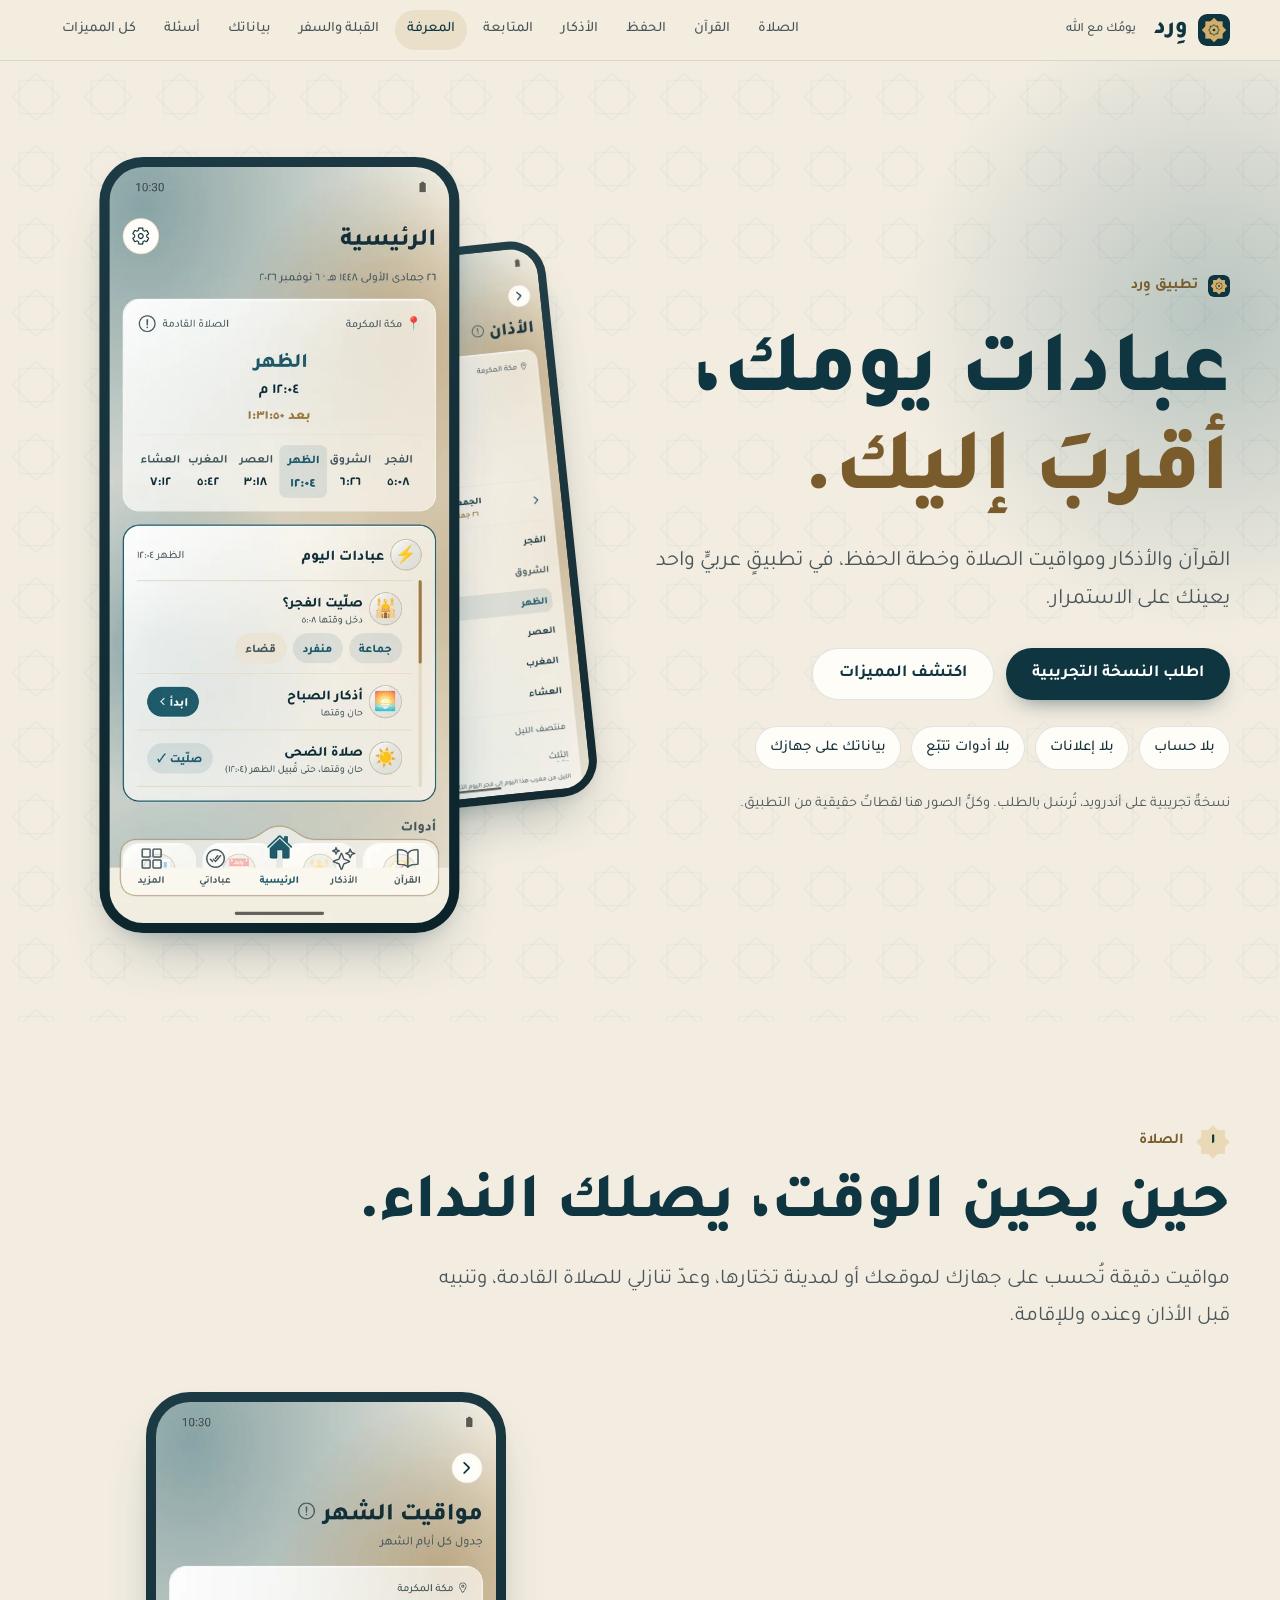
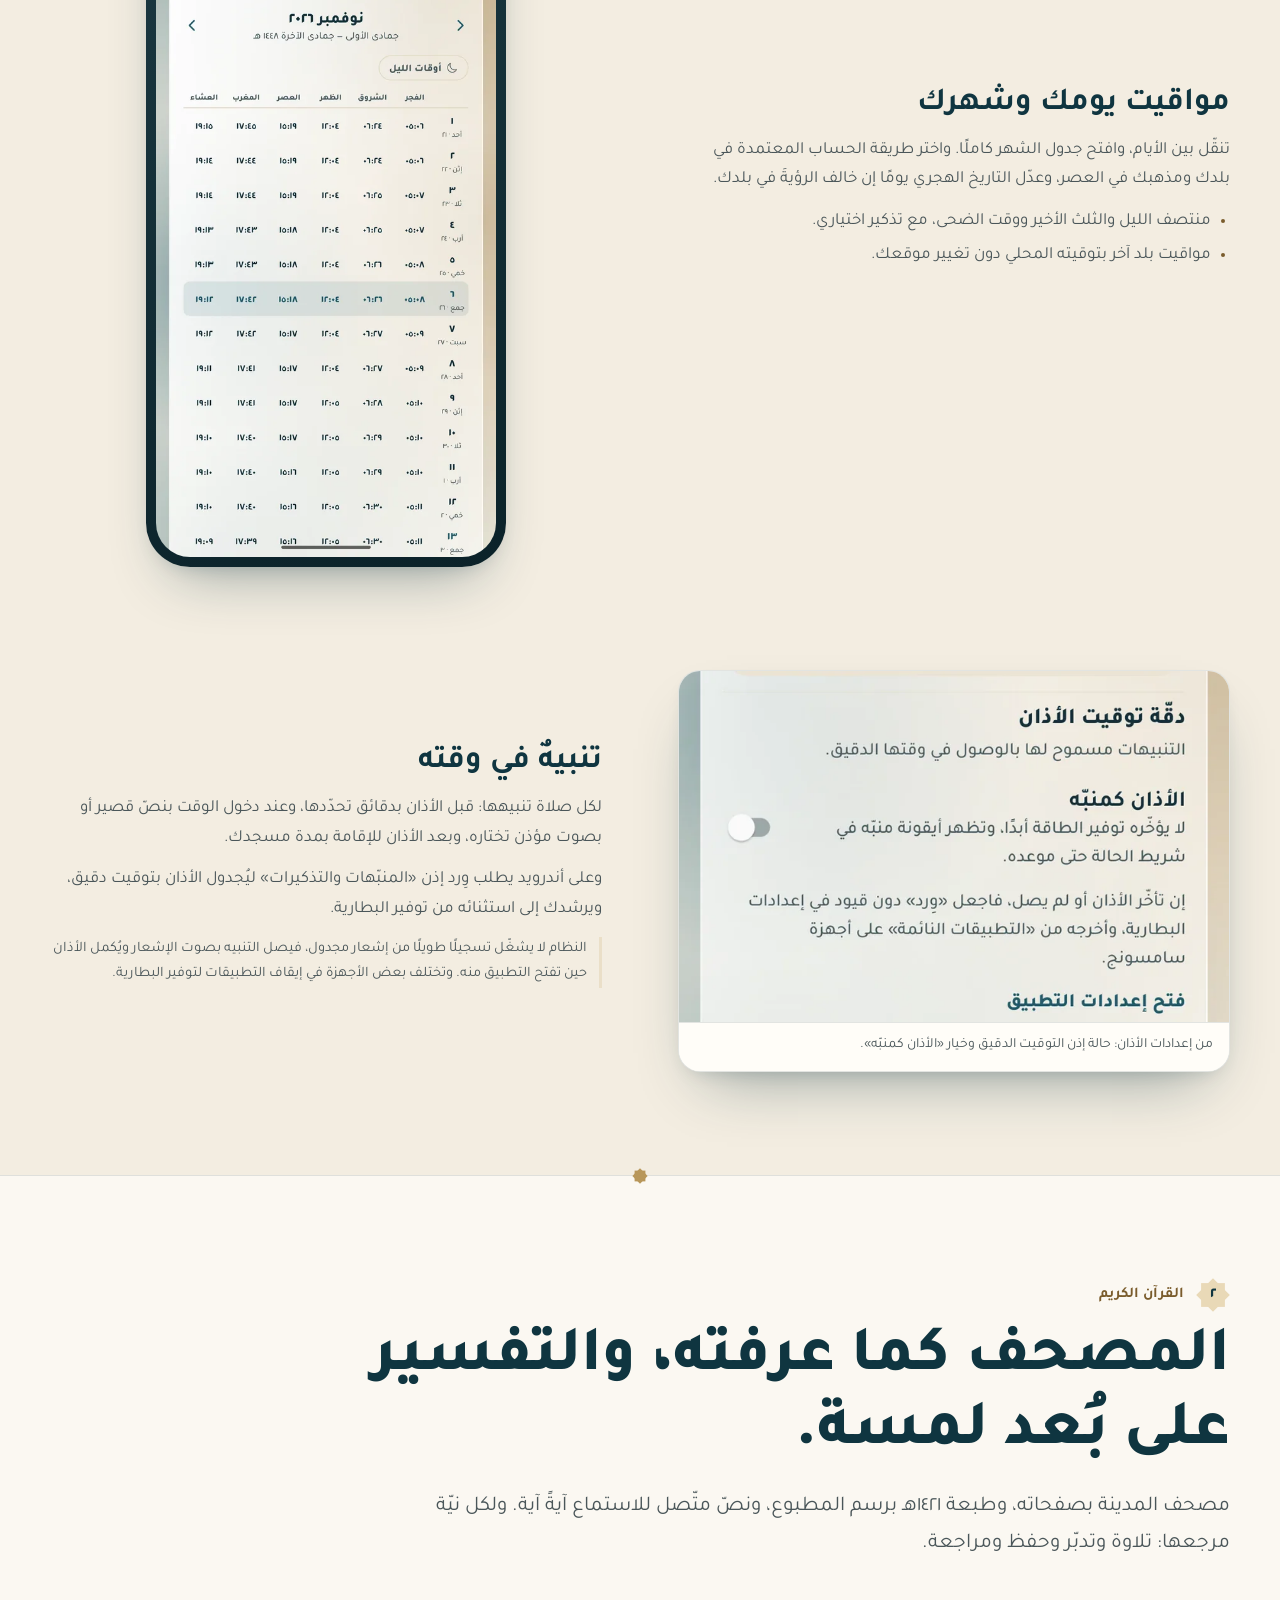
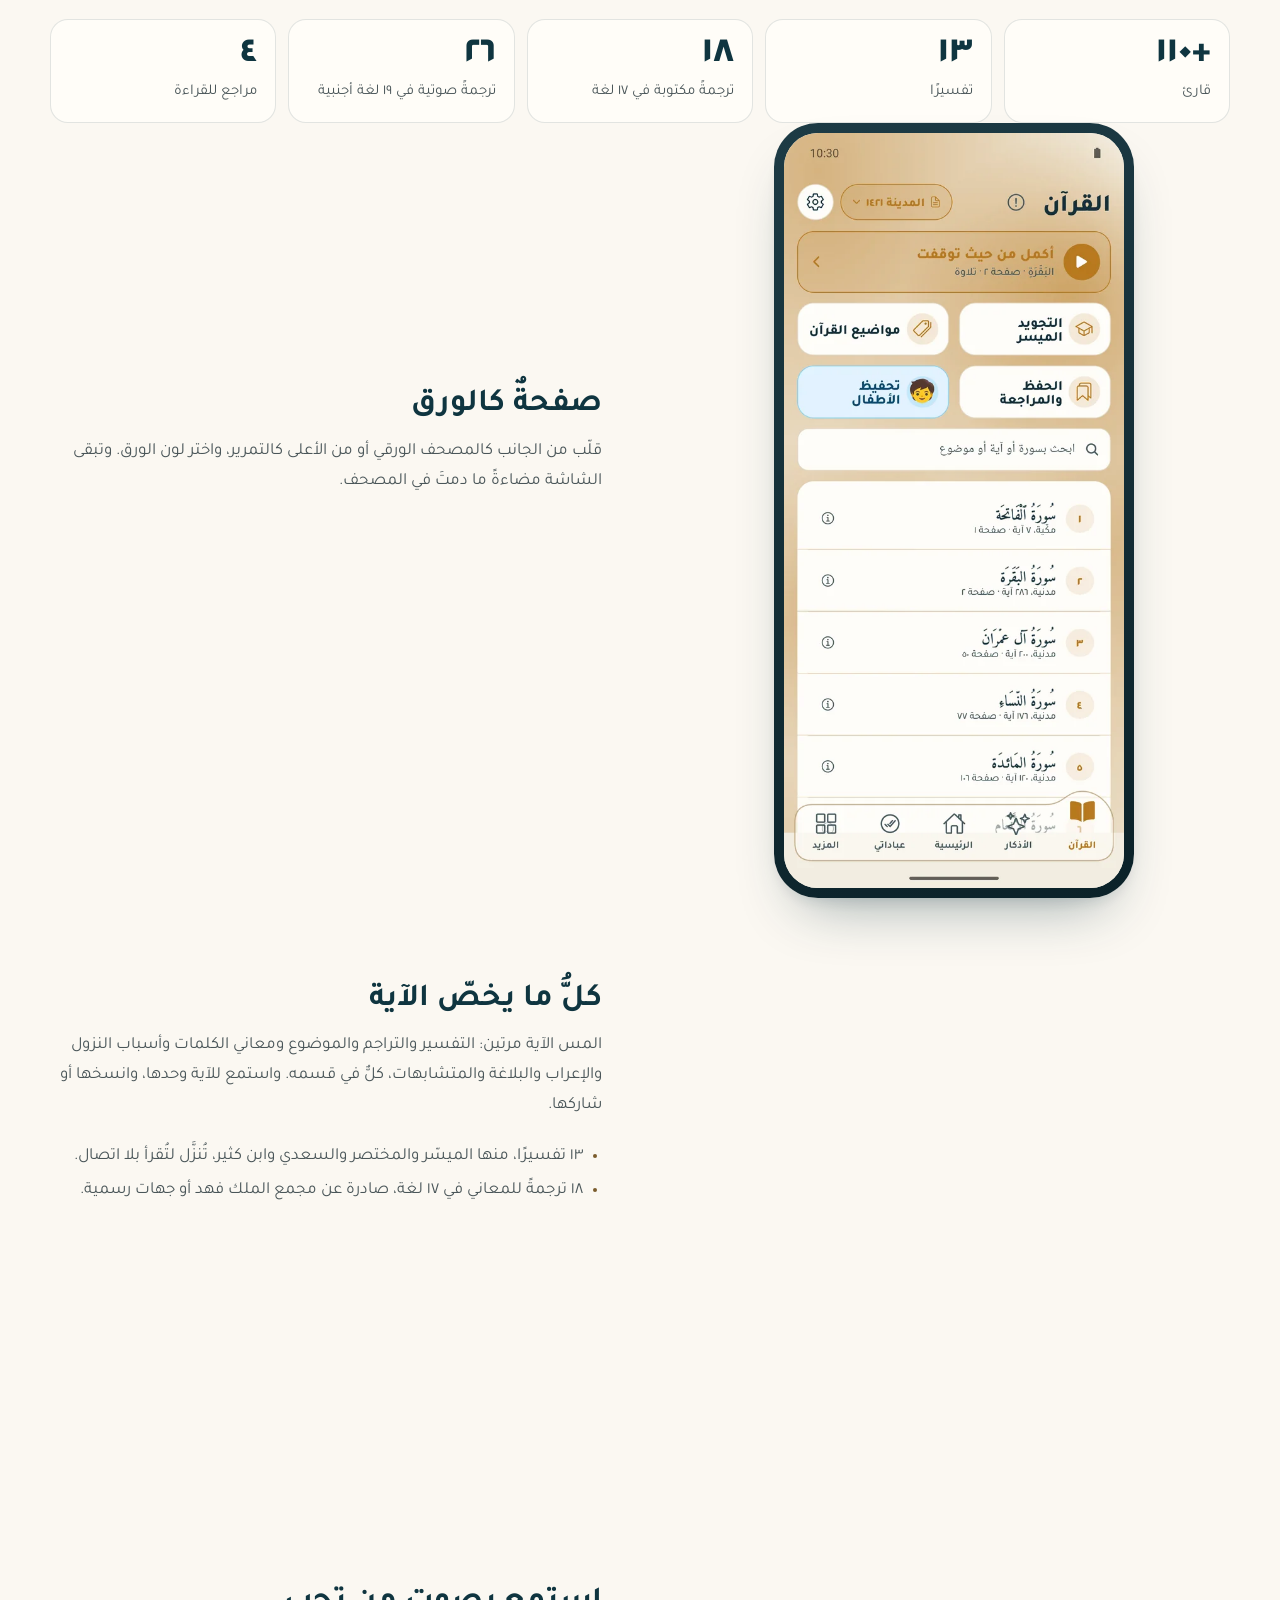
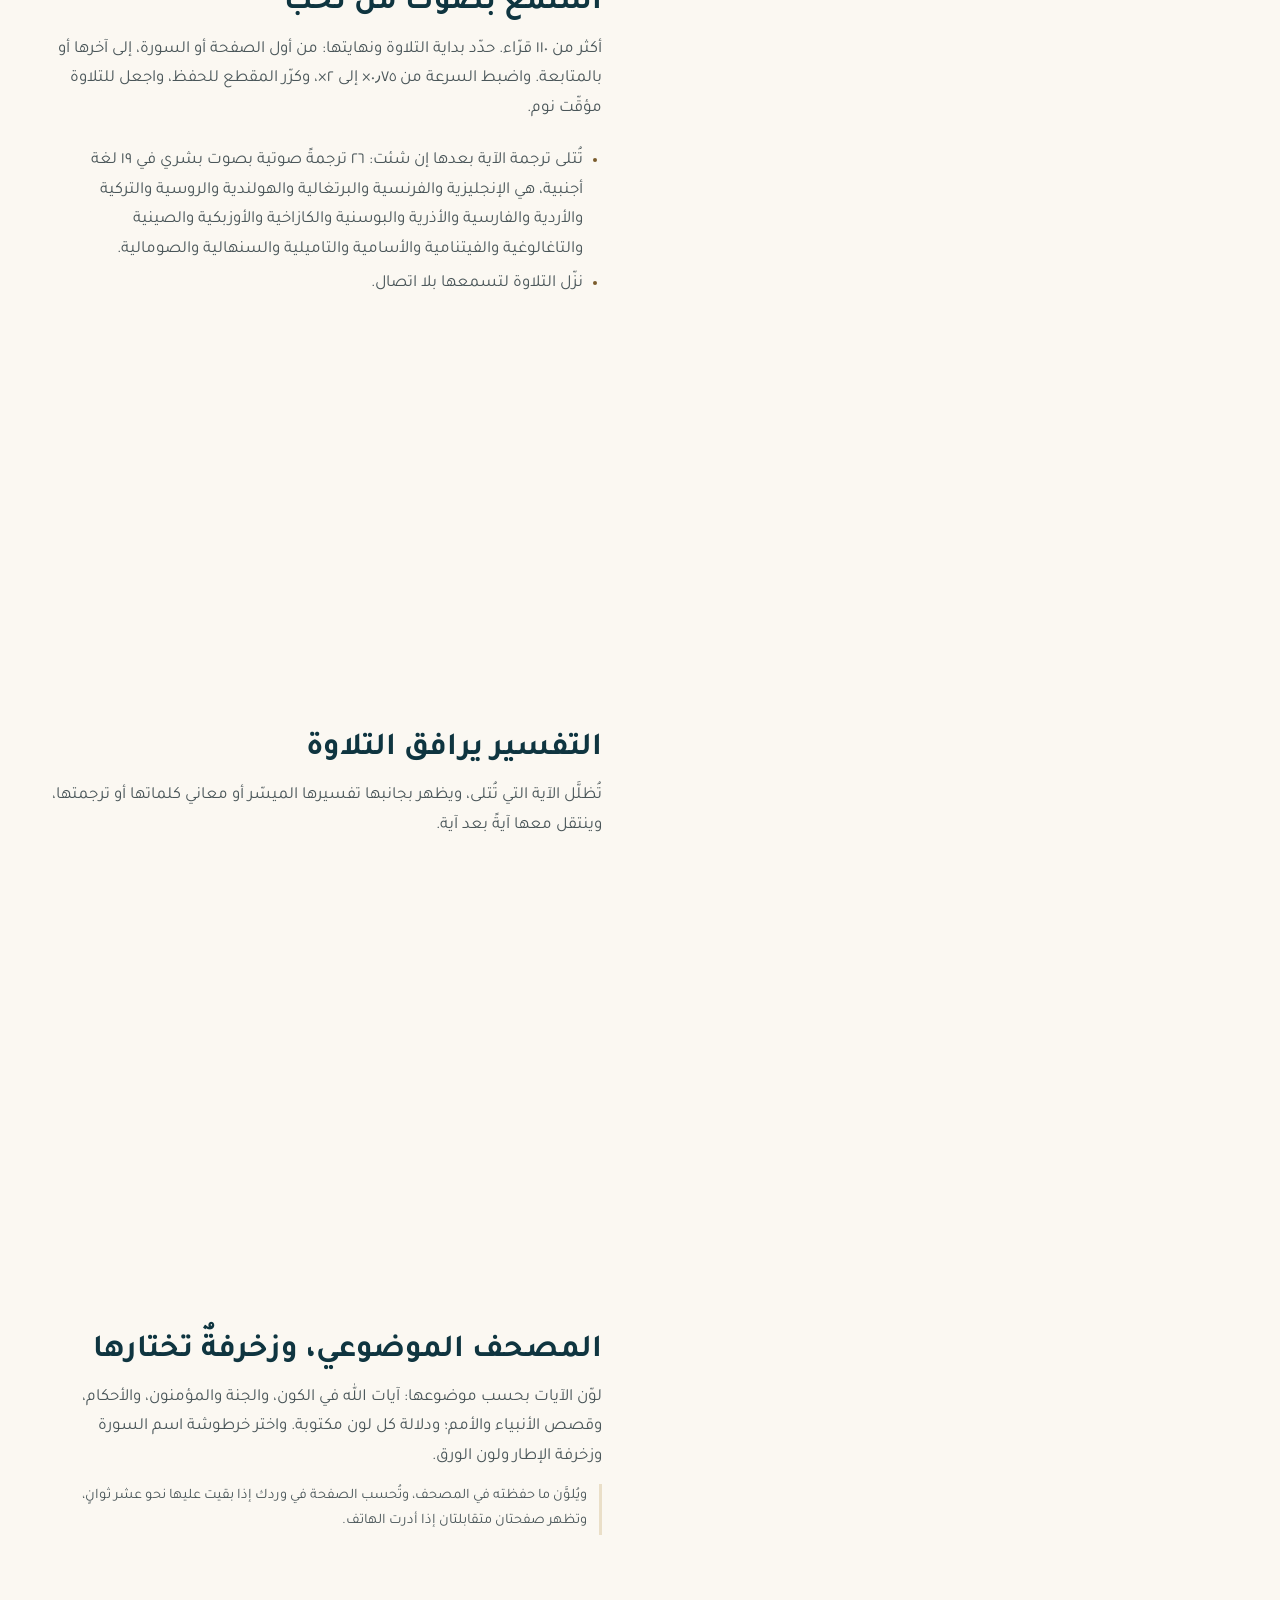
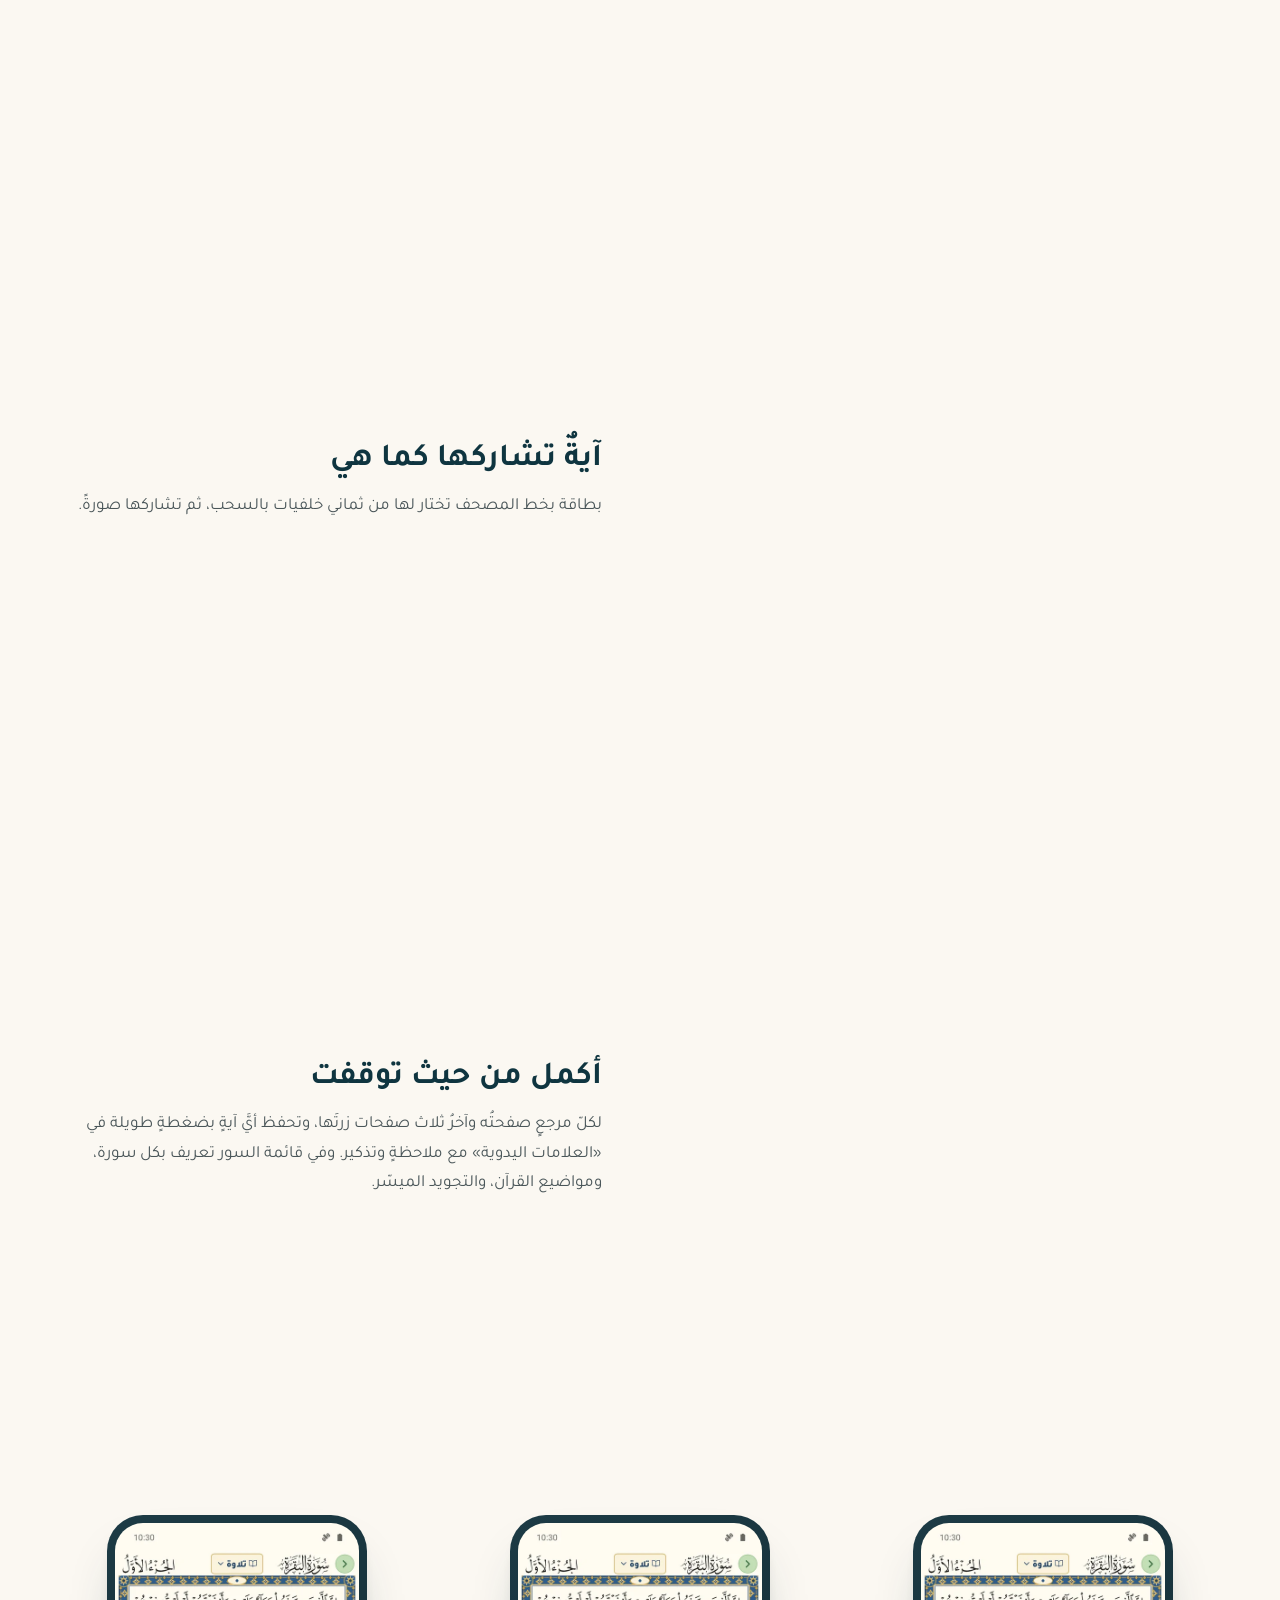
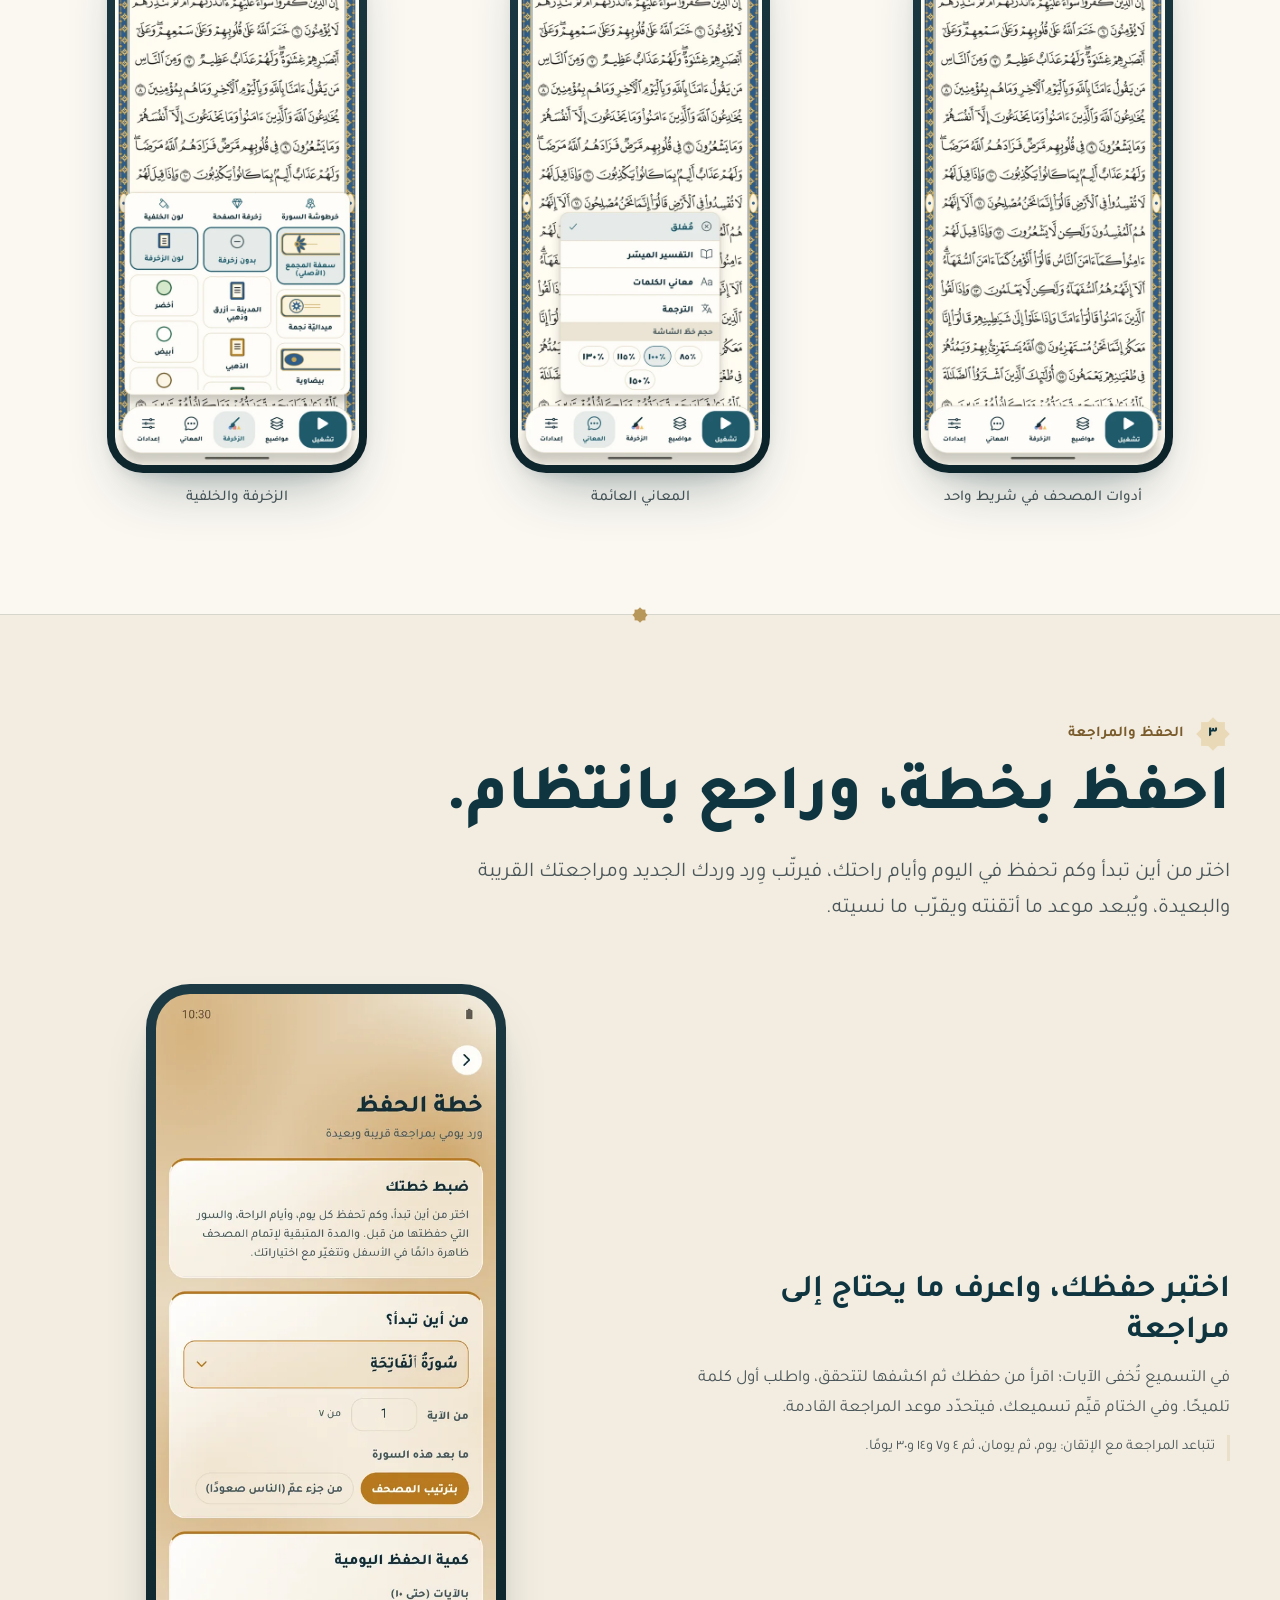
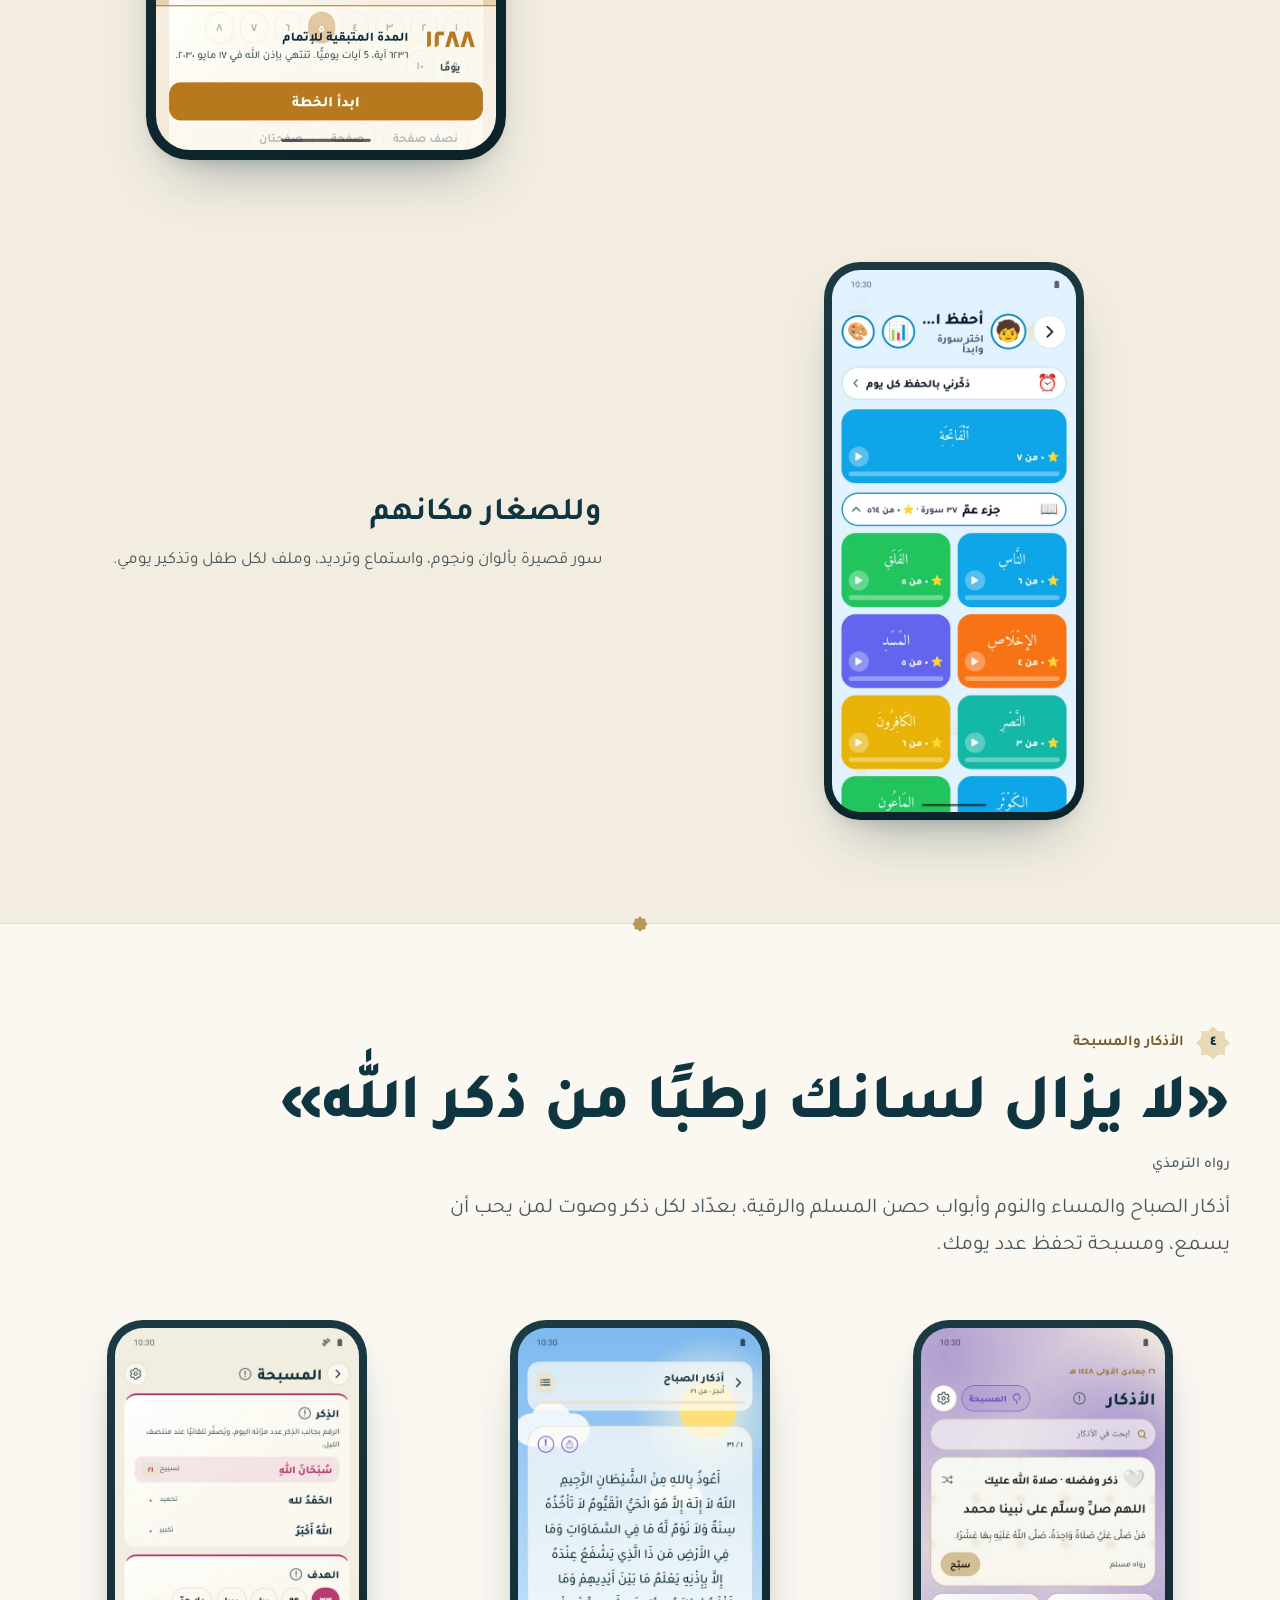
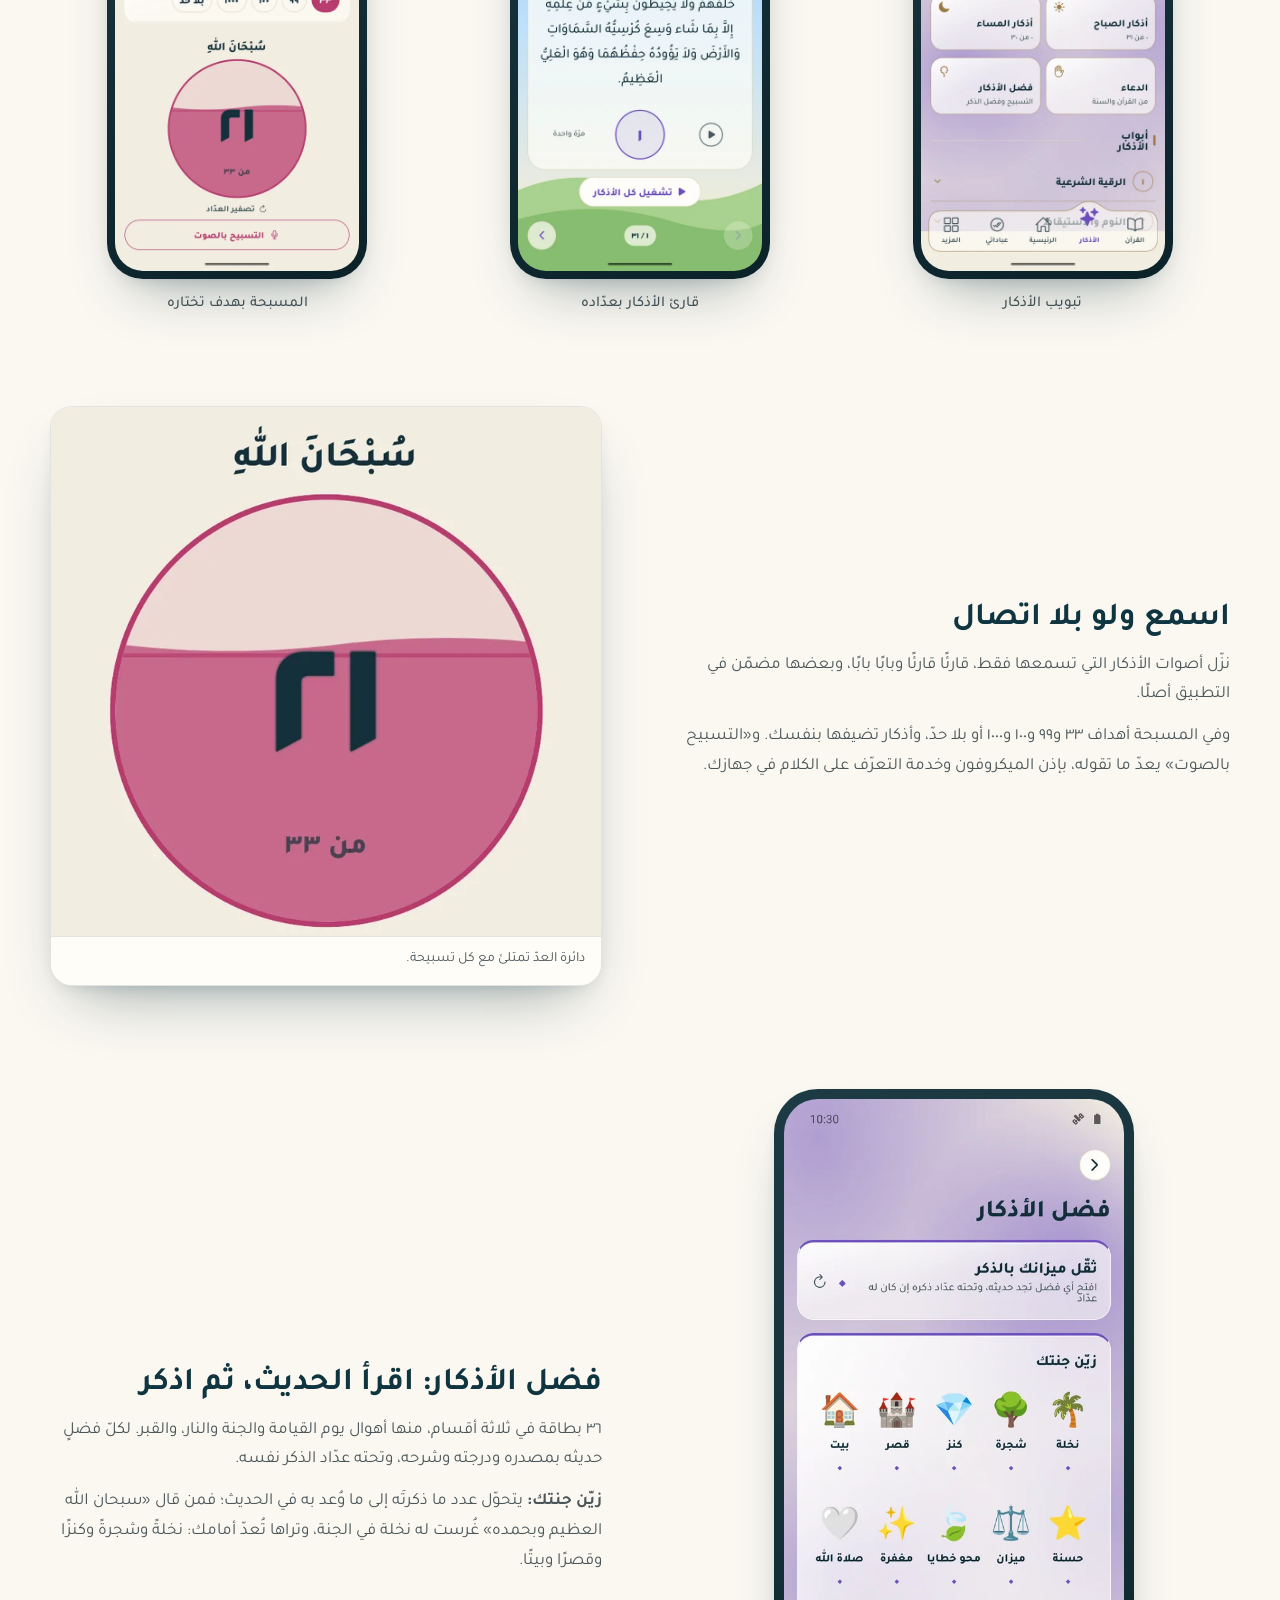
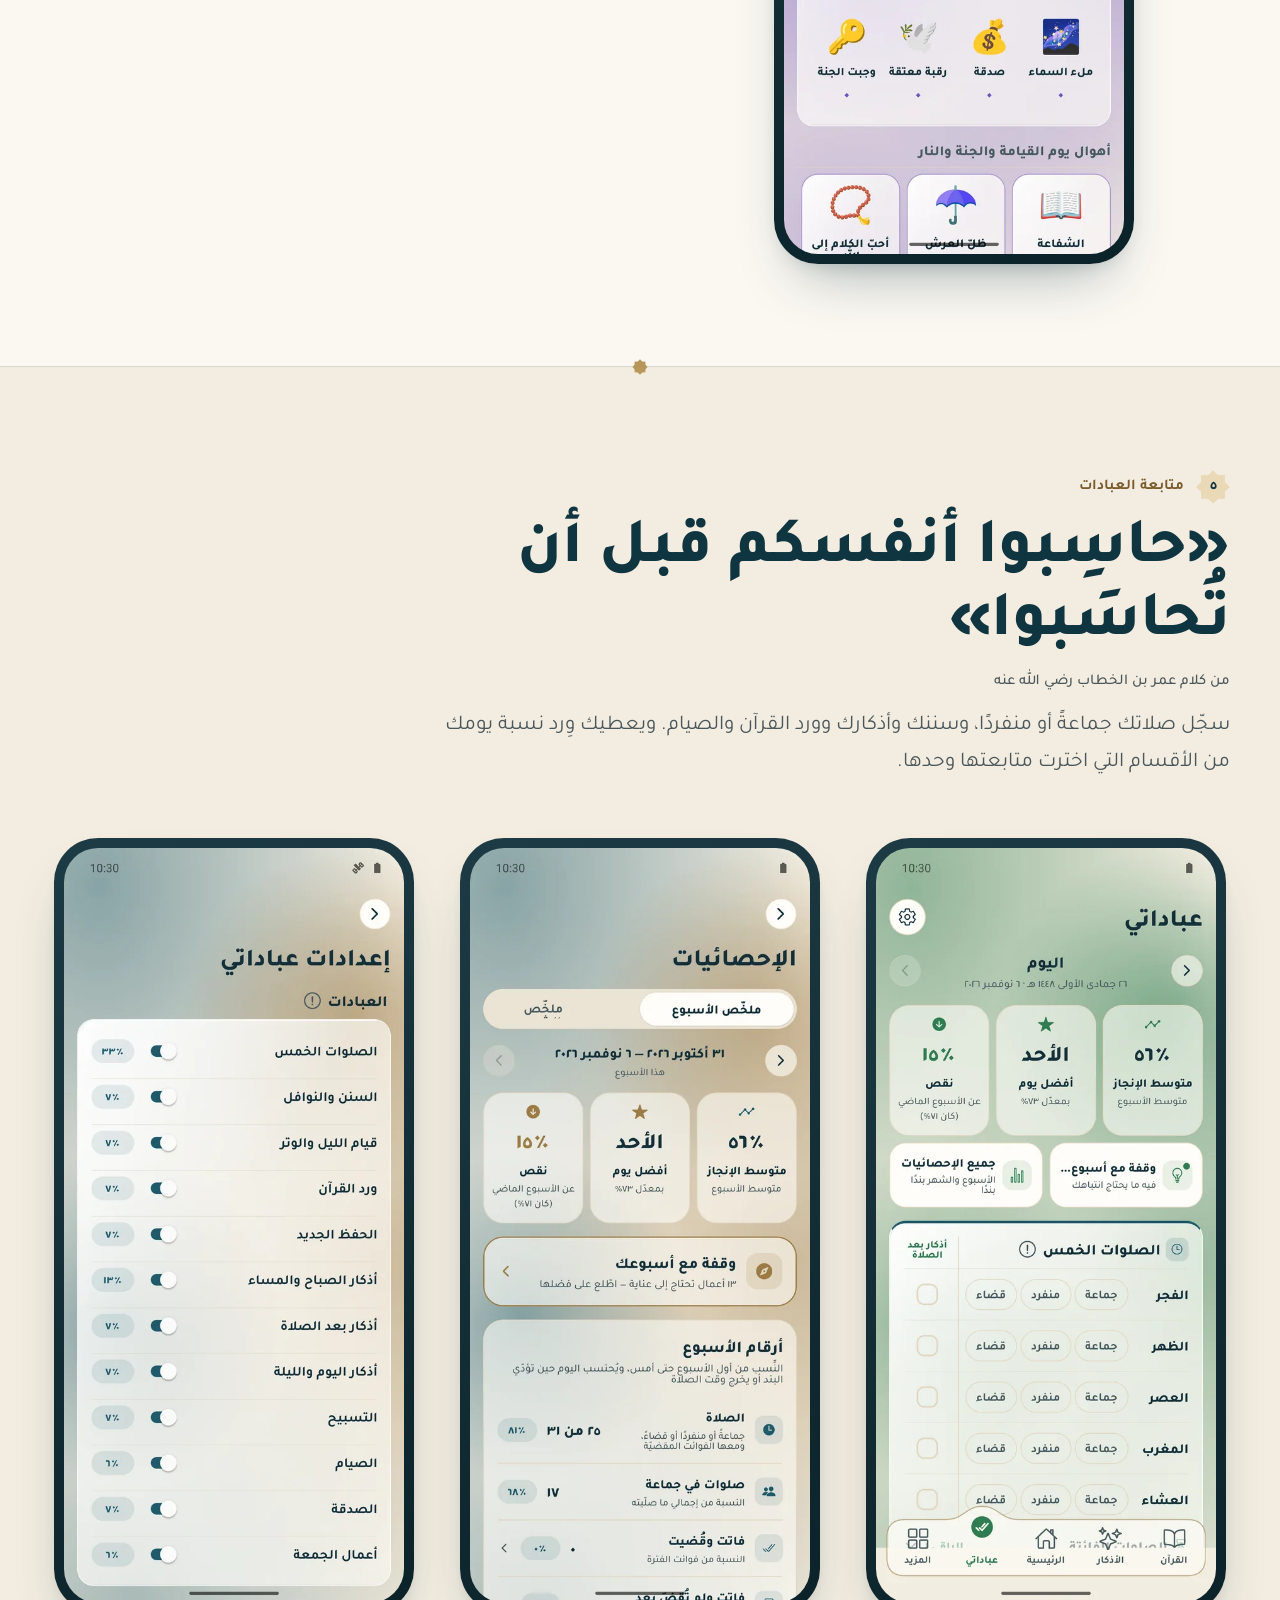
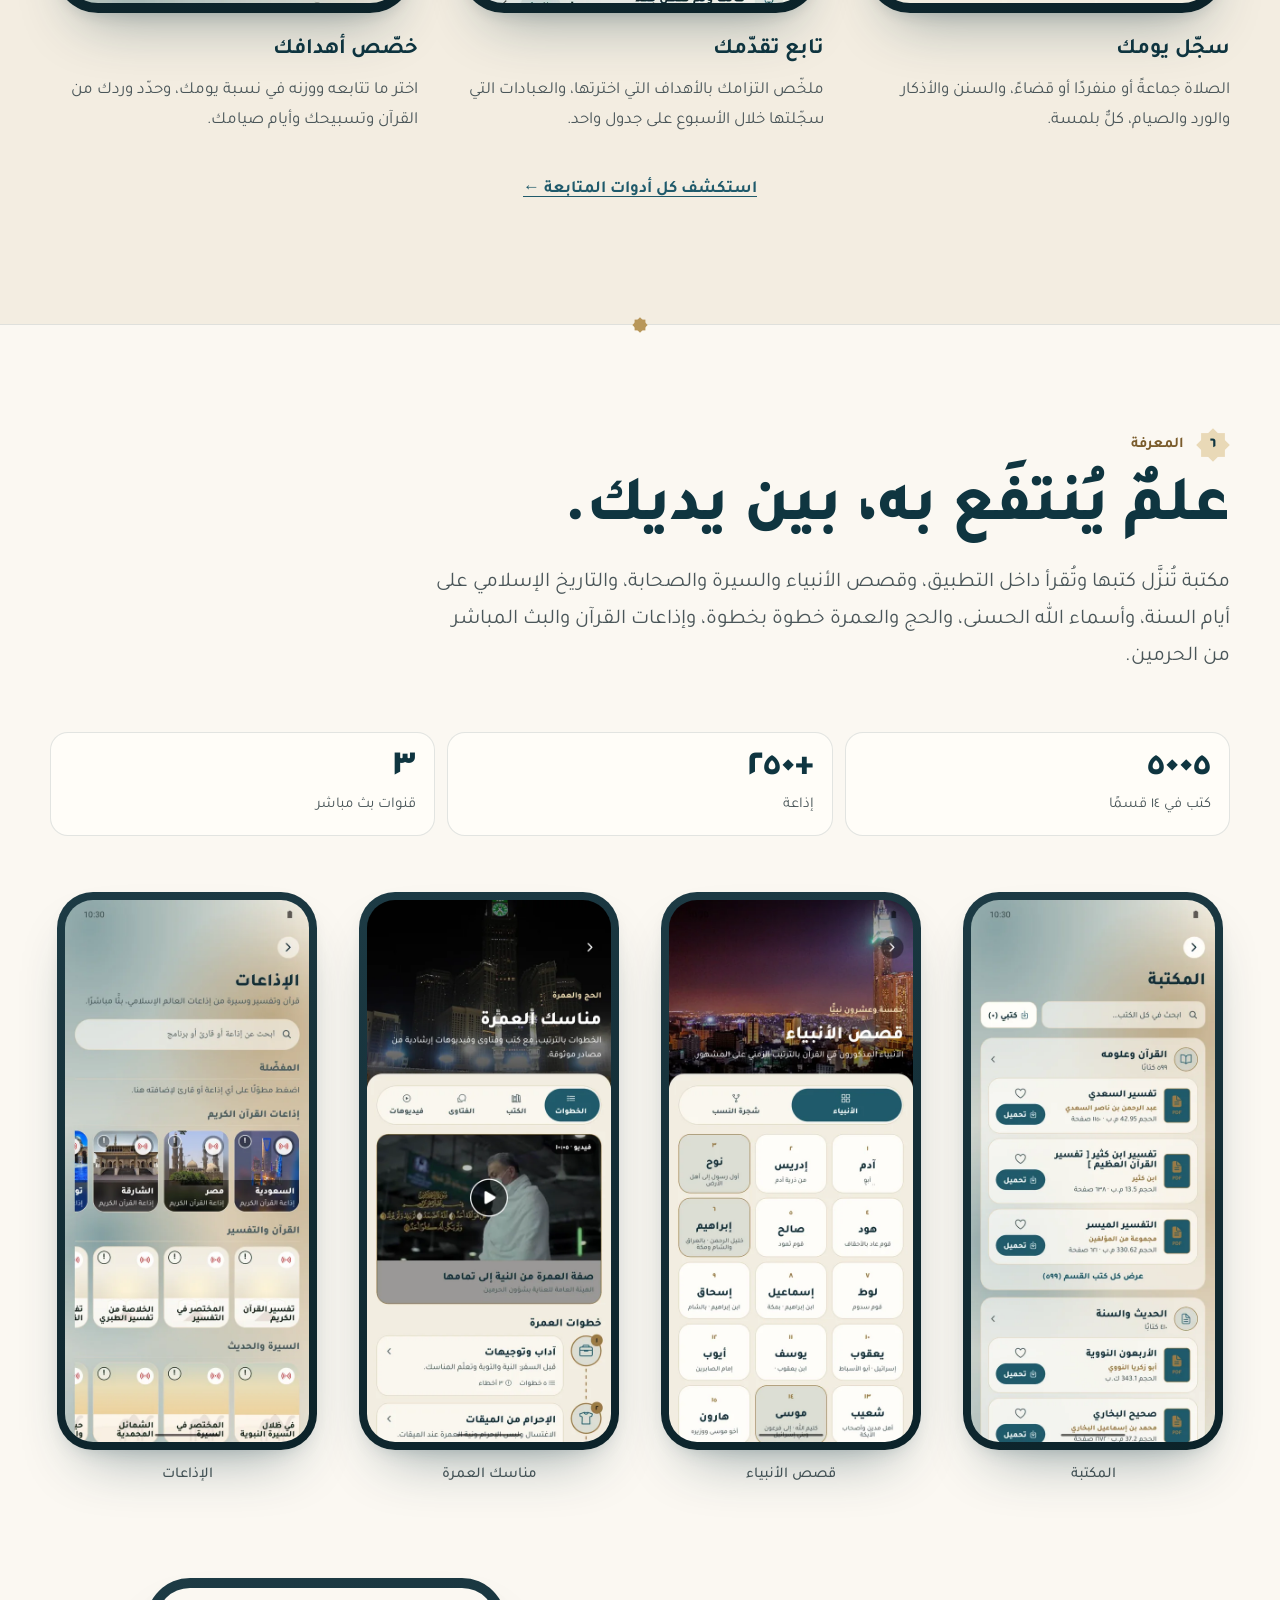
==== commit aac7212b: "Show reciter count and the foreign languages of audio translations Co-Authored-By: Claude Sonnet 5.5" ====
--- a/docs/index.html
+++ b/docs/index.html
@@ -105,9 +105,10 @@
     <h2 id="quran-title" class="reveal">المصحف كما عرفته، والتفسير على بُعد لمسة.</h2>
     <p class="intro reveal">مصحف المدينة بصفحاته، وطبعة ١٤٢١هـ برسم المطبوع، ونصّ متّصل للاستماع آيةً آية. ولكل نيّة مرجعها: تلاوة وتدبّر وحفظ ومراجعة.</p>
     <ul class="counts reveal" aria-label="المصحف بالأرقام">
-      <li><b>+١٠٠</b><span>قارئ</span></li>
+      <li><b>+١١٠</b><span>قارئ</span></li>
       <li><b>١٣</b><span>تفسيرًا</span></li>
-      <li><b>١٨</b><span>ترجمةً في ١٧ لغة</span></li>
+      <li><b>١٨</b><span>ترجمةً مكتوبة في ١٧ لغة</span></li>
+      <li><b>٢٦</b><span>ترجمةً صوتية في ١٩ لغة أجنبية</span></li>
       <li><b>٤</b><span>مراجع للقراءة</span></li>
     </ul>
 
@@ -140,9 +141,9 @@
         </div>
         <div class="step point" data-step="recite">
           <h3>استمع بصوت من تحب</h3>
-          <p>أكثر من مئة قارئ. حدّد بداية التلاوة ونهايتها: من أول الصفحة أو السورة، إلى آخرها أو بالمتابعة. واضبط السرعة من ٠٫٧٥× إلى ٢×، وكرّر المقطع للحفظ، واجعل للتلاوة مؤقّت نوم.</p>
+          <p>أكثر من ١١٠ قرّاء. حدّد بداية التلاوة ونهايتها: من أول الصفحة أو السورة، إلى آخرها أو بالمتابعة. واضبط السرعة من ٠٫٧٥× إلى ٢×، وكرّر المقطع للحفظ، واجعل للتلاوة مؤقّت نوم.</p>
           <ul>
-            <li>تُتلى ترجمة الآية بعدها إن شئت.</li>
+            <li>تُتلى ترجمة الآية بعدها إن شئت: ٢٦ ترجمةً صوتية بصوت بشري في ١٩ لغة أجنبية، هي الإنجليزية والفرنسية والبرتغالية والهولندية والروسية والتركية والأردية والفارسية والأذرية والبوسنية والكازاخية والأوزبكية والصينية والتاغالوغية والفيتنامية والأسامية والتاميلية والسنهالية والصومالية.</li>
             <li>نزّل التلاوة لتسمعها بلا اتصال.</li>
           </ul>
           <div class="inline-shot phone"><img src="assets/img/mushaf-play-540.webp" srcset="assets/img/mushaf-play-540.webp 540w, assets/img/mushaf-play-1080.webp 1080w" sizes="(max-width: 560px) 70vw, (max-width: 900px) 300px, 360px" width="540" height="1200" alt="لوحة تشغيل التلاوة فوق صفحة المصحف: السورة والقارئ وترجمة بعد التلاوة، والبداية والنهاية، والسرعة والتكرار ومؤقّت النوم، وزرّا «شغّل» و«تنزيل»." loading="lazy" decoding="async"></div>
@@ -454,7 +455,7 @@
 <details class="feature" id="f-zakhrafa"><summary><span>الزخرفة والخلفية</span><span class="sum">اختر خرطوشة اسم السورة وزخرفة إطار الصفحة ولون الخلفية.</span></summary><div class="body"><dl><dt>مكانها</dt><dd>زرّ «الزخرفة» أسفل المصحف.</dd><dt>طريقة الاستعمال</dt><dd>المس الشكل لتراه على الصفحة مباشرة.</dd><dt>الخيارات</dt><dd>خراطيش متعددة (منها سعفة المجمع الأصلية)، وزخارف المدينة والذهبي، أو بلا زخرفة؛ وألوان ورق متعددة.</dd></dl><div class="thumb"><img src="assets/img/mushaf-zakhrafa-540.webp" srcset="assets/img/mushaf-zakhrafa-540.webp 540w, assets/img/mushaf-zakhrafa-1080.webp 1080w" sizes="140px" width="540" height="1200" loading="lazy" decoding="async" alt="لقطة من التطبيق: الزخرفة والخلفية"></div></div></details>
 <details class="feature" id="f-mushaf-more"><summary><span>تفاصيل في المصحف</span><span class="sum">تلوين ما حفظته في المصحف، وتسجيل وردك تلقائيًا، وصفحتان متقابلتان في الوضع الأفقي.</span></summary><div class="body"><dl><dt>مكانها</dt><dd>إعدادات المصحف.</dd><dt>طريقة الاستعمال</dt><dd>تُحسب الصفحة في وردك إذا بقيت عليها نحو عشر ثوانٍ، وتنتقل بين الأجزاء والسور وأرقام الصفحات من الشريط العلوي.</dd><dt>الخيارات</dt><dd>تنزيل تلاوات القرّاء لتعمل بلا اتصال.</dd></dl></div></details>
 <details class="feature" id="f-share"><summary><span>مشاركة الآية صورة</span><span class="sum">بطاقة بخط المصحف للمشاركة.</span></summary><div class="body"><dl><dt>مكانها</dt><dd>شاشة الآية ← «مشاركة صورة».</dd><dt>طريقة الاستعمال</dt><dd>اسحب يمينًا أو يسارًا لتغيير الخلفية ثم شارك.</dd><dt>الخيارات</dt><dd>ثماني خلفيات.</dd></dl><div class="thumb"><img src="assets/img/ayah-image-540.webp" srcset="assets/img/ayah-image-540.webp 540w, assets/img/ayah-image-1080.webp 1080w" sizes="140px" width="540" height="1200" loading="lazy" decoding="async" alt="لقطة من التطبيق: مشاركة الآية صورة"></div></div></details>
-<details class="feature" id="f-tafsir"><summary><span>التفاسير والقرّاء والتراجم</span><span class="sum">أكثر من ١٠٠ قارئ، و١٣ تفسيرًا (منها الميسّر والمختصر والسعدي وابن كثير)، و١٨ ترجمةً للمعاني في ١٧ لغة.</span></summary><div class="body"><dl><dt>مكانها</dt><dd>إعدادات القرآن ← القرّاء والتفاسير / ترجمة المعاني.</dd><dt>طريقة الاستعمال</dt><dd>اختر التفسير أو الترجمة ونزّلها لتُقرأ بلا اتصال.</dd><dt>الخيارات</dt><dd>«المصحف المعلّم» يقرأ الآية ويترك وقتًا لترديدها.</dd><dt>ما تحتاجه</dt><dd>الاستماع يحتاج اتصالًا؛ التنزيل اختياري.</dd></dl></div></details>
+<details class="feature" id="f-tafsir"><summary><span>التفاسير والقرّاء والتراجم</span><span class="sum">أكثر من ١١٠ قرّاء، و٢٦ ترجمةً صوتية في ١٩ لغة أجنبية، و١٣ تفسيرًا (منها الميسّر والمختصر والسعدي وابن كثير)، و١٨ ترجمةً للمعاني في ١٧ لغة.</span></summary><div class="body"><dl><dt>مكانها</dt><dd>إعدادات القرآن ← القرّاء والتفاسير / ترجمة المعاني.</dd><dt>طريقة الاستعمال</dt><dd>اختر التفسير أو الترجمة ونزّلها لتُقرأ بلا اتصال.</dd><dt>الخيارات</dt><dd>«المصحف المعلّم» يقرأ الآية ويترك وقتًا لترديدها.</dd><dt>ما تحتاجه</dt><dd>الاستماع يحتاج اتصالًا؛ التنزيل اختياري.</dd></dl></div></details>
 <details class="feature" id="f-bookmarks"><summary><span>العلامات اليدوية</span><span class="sum">احفظ آيات بعينها مع ملاحظة وتذكير.</span></summary><div class="body"><dl><dt>مكانها</dt><dd>ضغطة طويلة على الآية؛ والقائمة من مرجع القراءة.</dd><dt>طريقة الاستعمال</dt><dd>ضغطة طويلة تحفظ، وأخرى تحذف.</dd><dt>الخيارات</dt><dd>تذكير بموعد تختاره، وملاحظة تحت الآية.</dd><dt>ما تحتاجه</dt><dd>إذن الإشعارات للتذكير.</dd></dl></div></details>
 <details class="feature" id="f-topics"><summary><span>مواضيع القرآن</span><span class="sum">آيات القرآن مجمّعة بحسب الموضوع.</span></summary><div class="body"><dl><dt>مكانها</dt><dd>تبويب القرآن ← مواضيع القرآن.</dd><dt>طريقة الاستعمال</dt><dd>ابحث عن موضوع أو تصفّح القائمة.</dd></dl><div class="thumb"><img src="assets/img/topics-540.webp" srcset="assets/img/topics-540.webp 540w, assets/img/topics-1080.webp 1080w" sizes="140px" width="540" height="1200" loading="lazy" decoding="async" alt="لقطة من التطبيق: مواضيع القرآن"></div></div></details>
 <details class="feature" id="f-tajweed"><summary><span>التجويد الميسّر</span><span class="sum">كتاب مختصر في أحكام التجويد بفصوله.</span></summary><div class="body"><dl><dt>مكانها</dt><dd>تبويب القرآن ← التجويد الميسّر.</dd><dt>طريقة الاستعمال</dt><dd>المس الفصل لقراءته.</dd><dt>الخيارات</dt><dd>حجم الخط.</dd></dl><div class="thumb"><img src="assets/img/tajweed-540.webp" srcset="assets/img/tajweed-540.webp 540w, assets/img/tajweed-1080.webp 1080w" sizes="140px" width="540" height="1200" loading="lazy" decoding="async" alt="لقطة من التطبيق: التجويد الميسّر"></div></div></details>
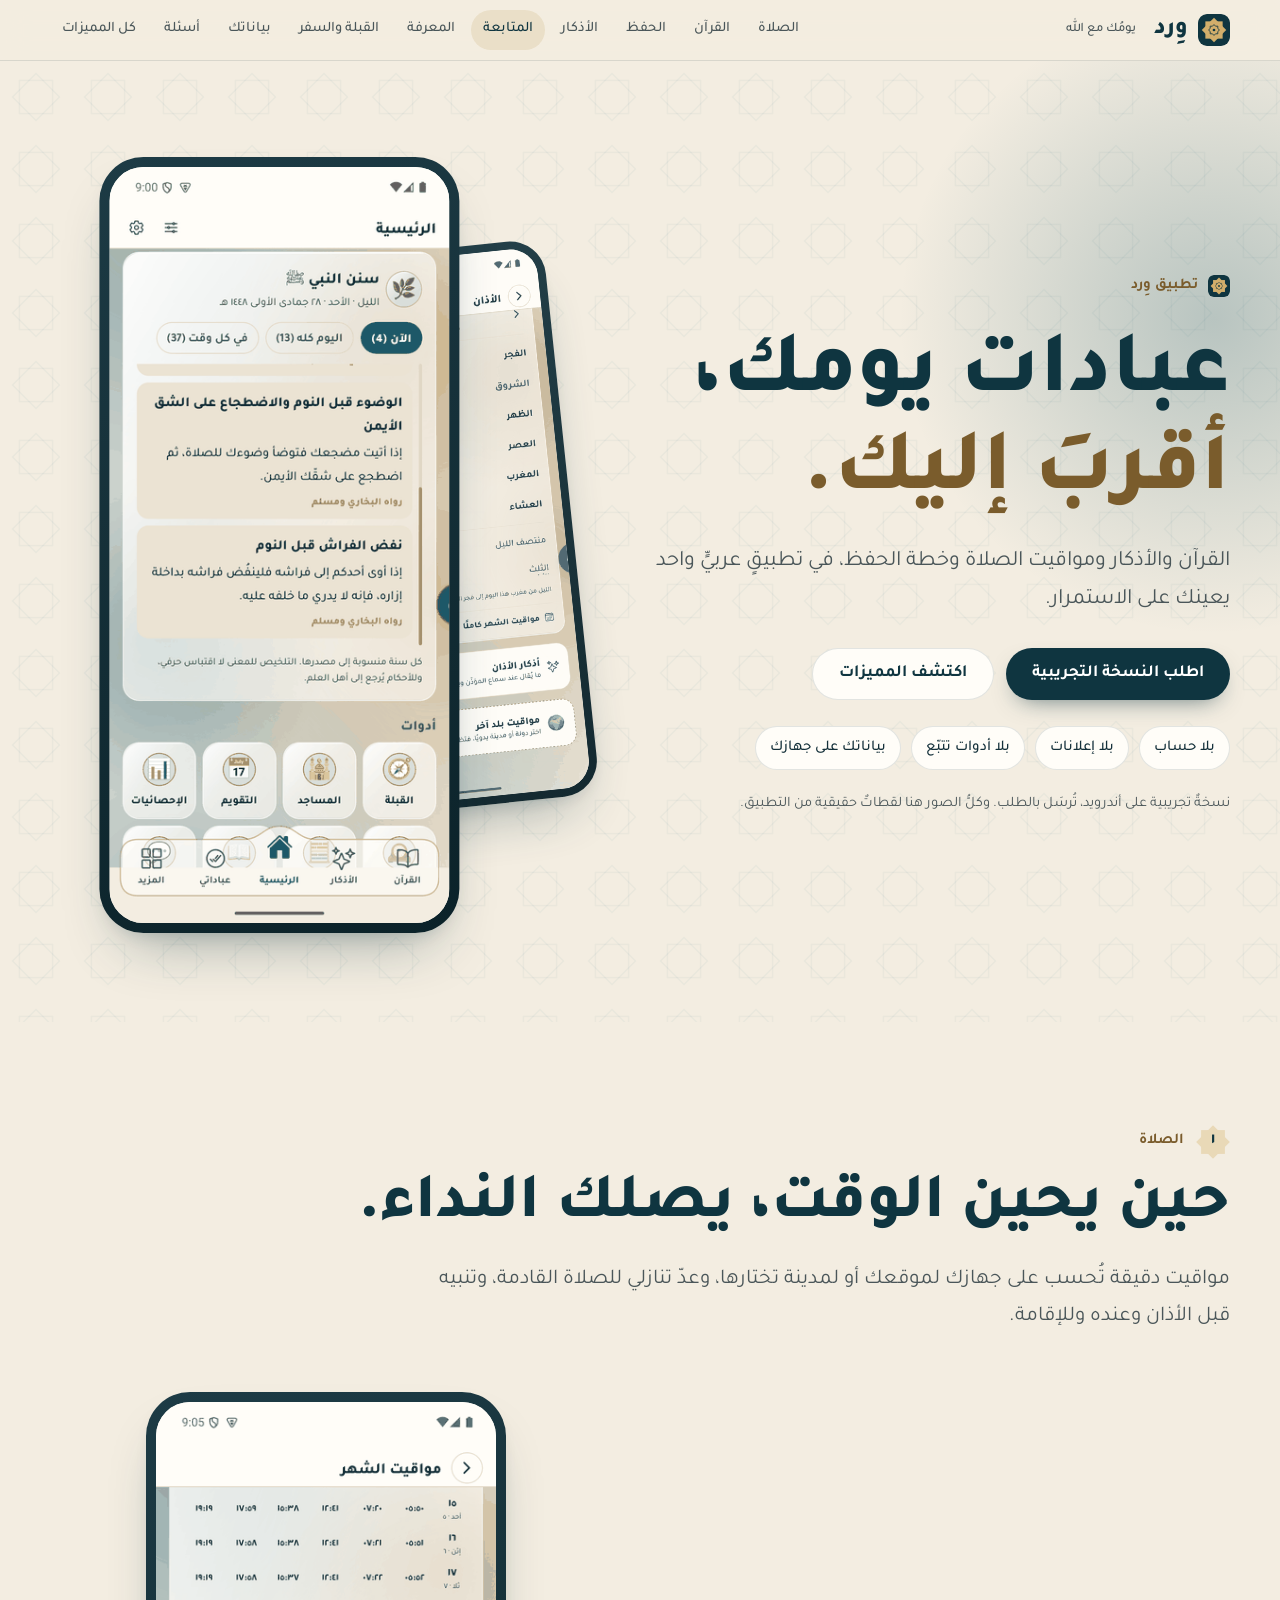
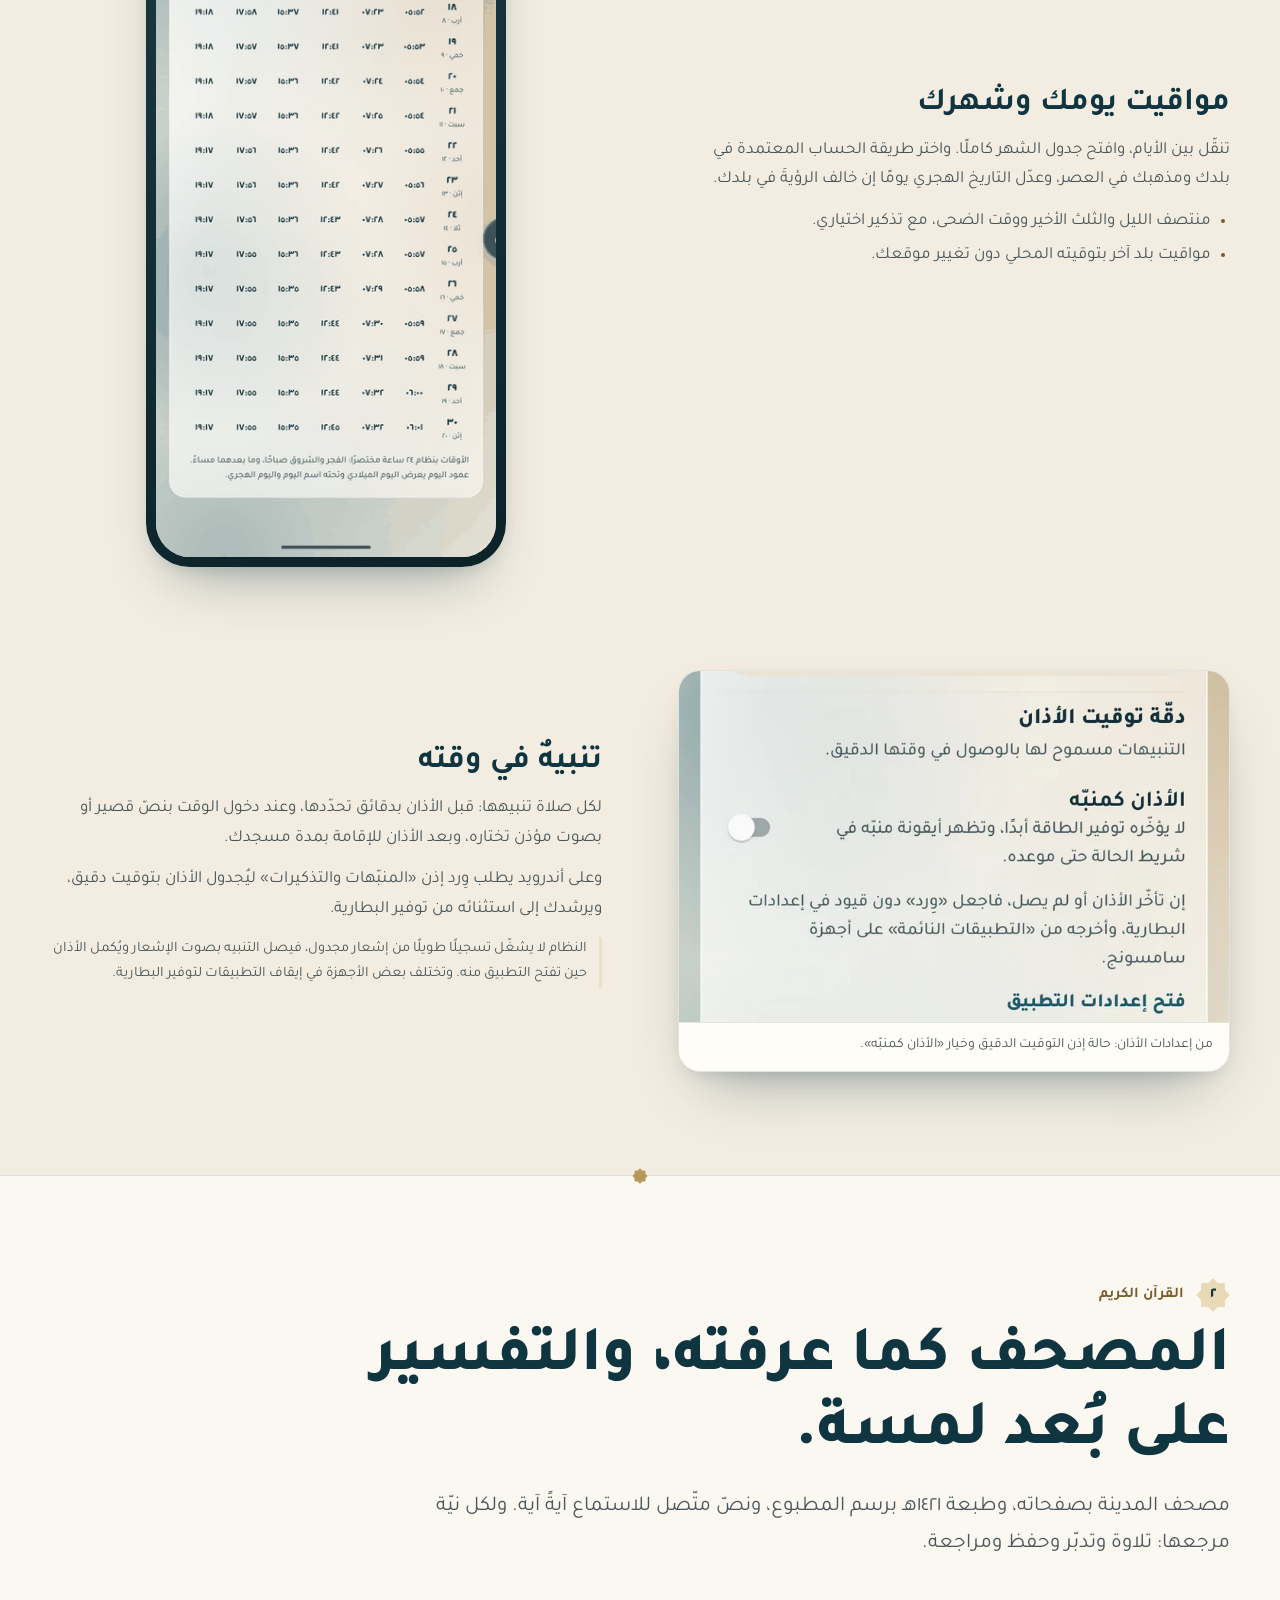
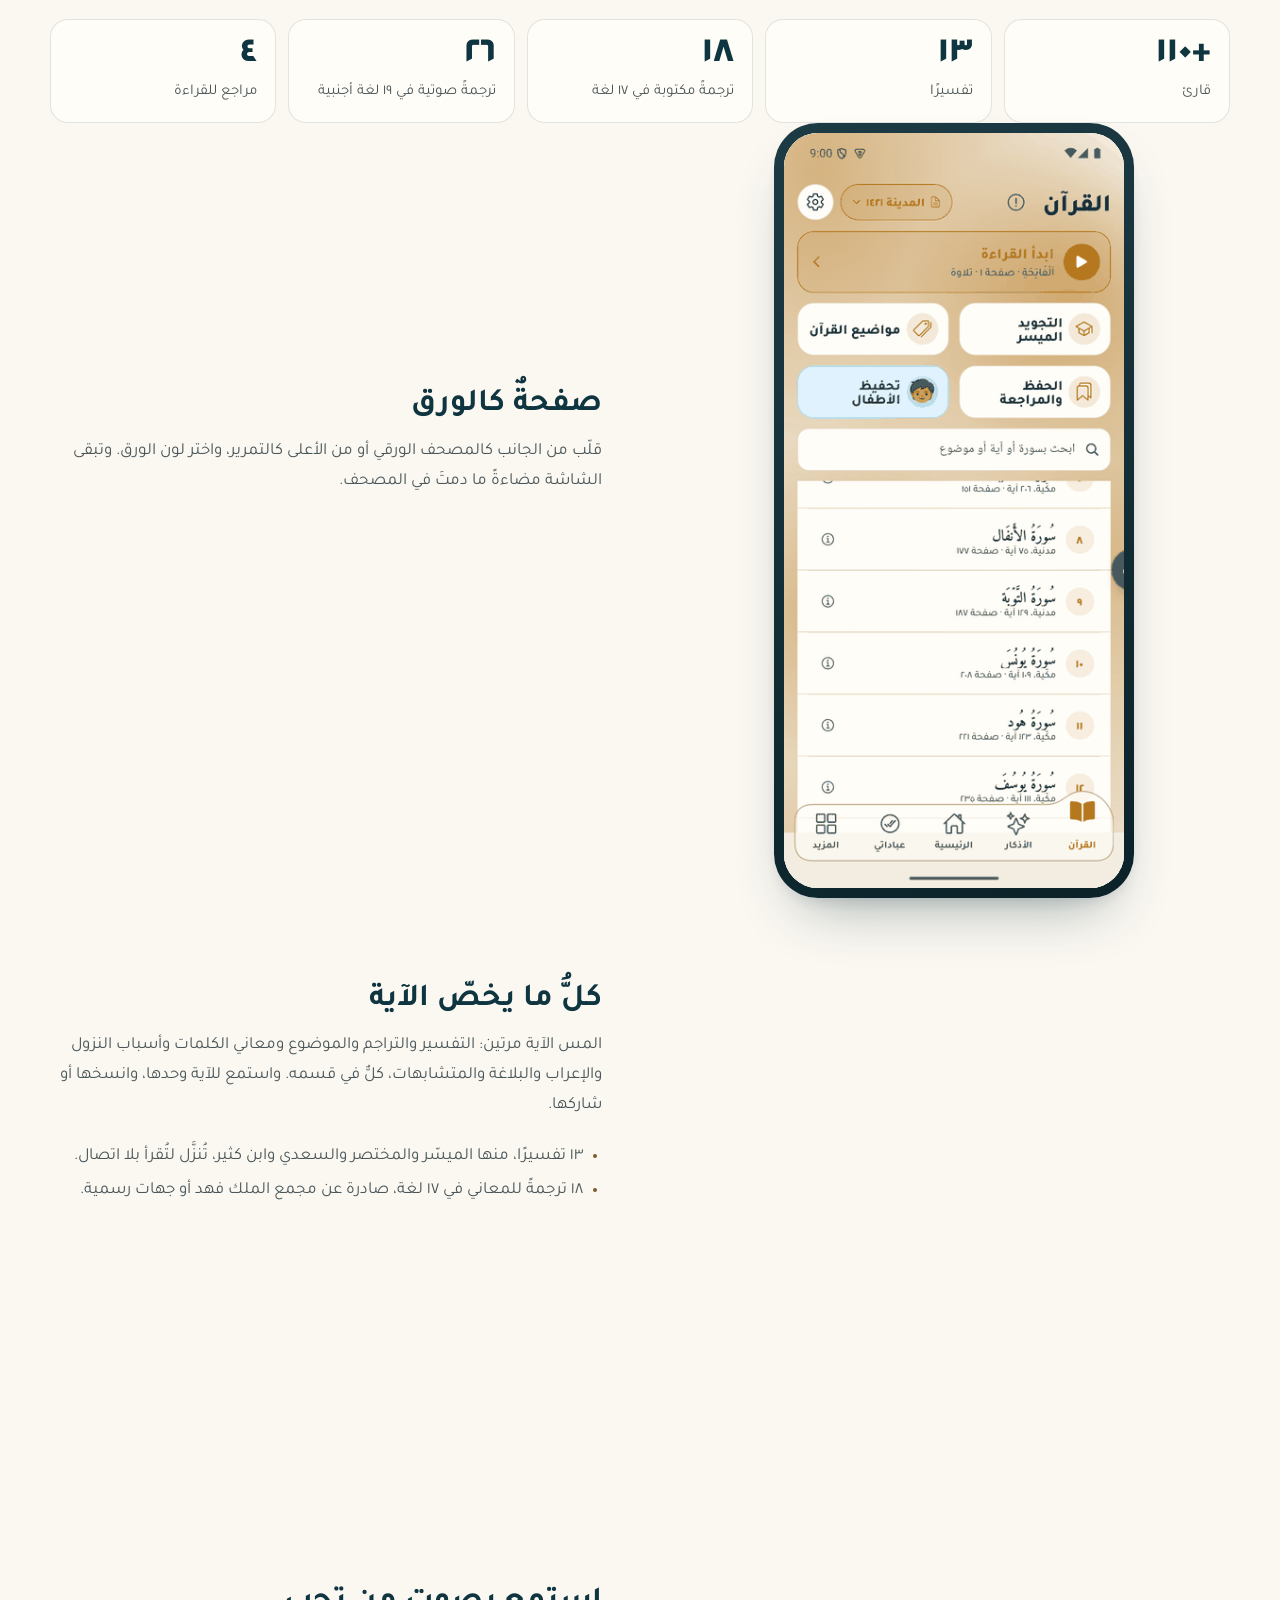
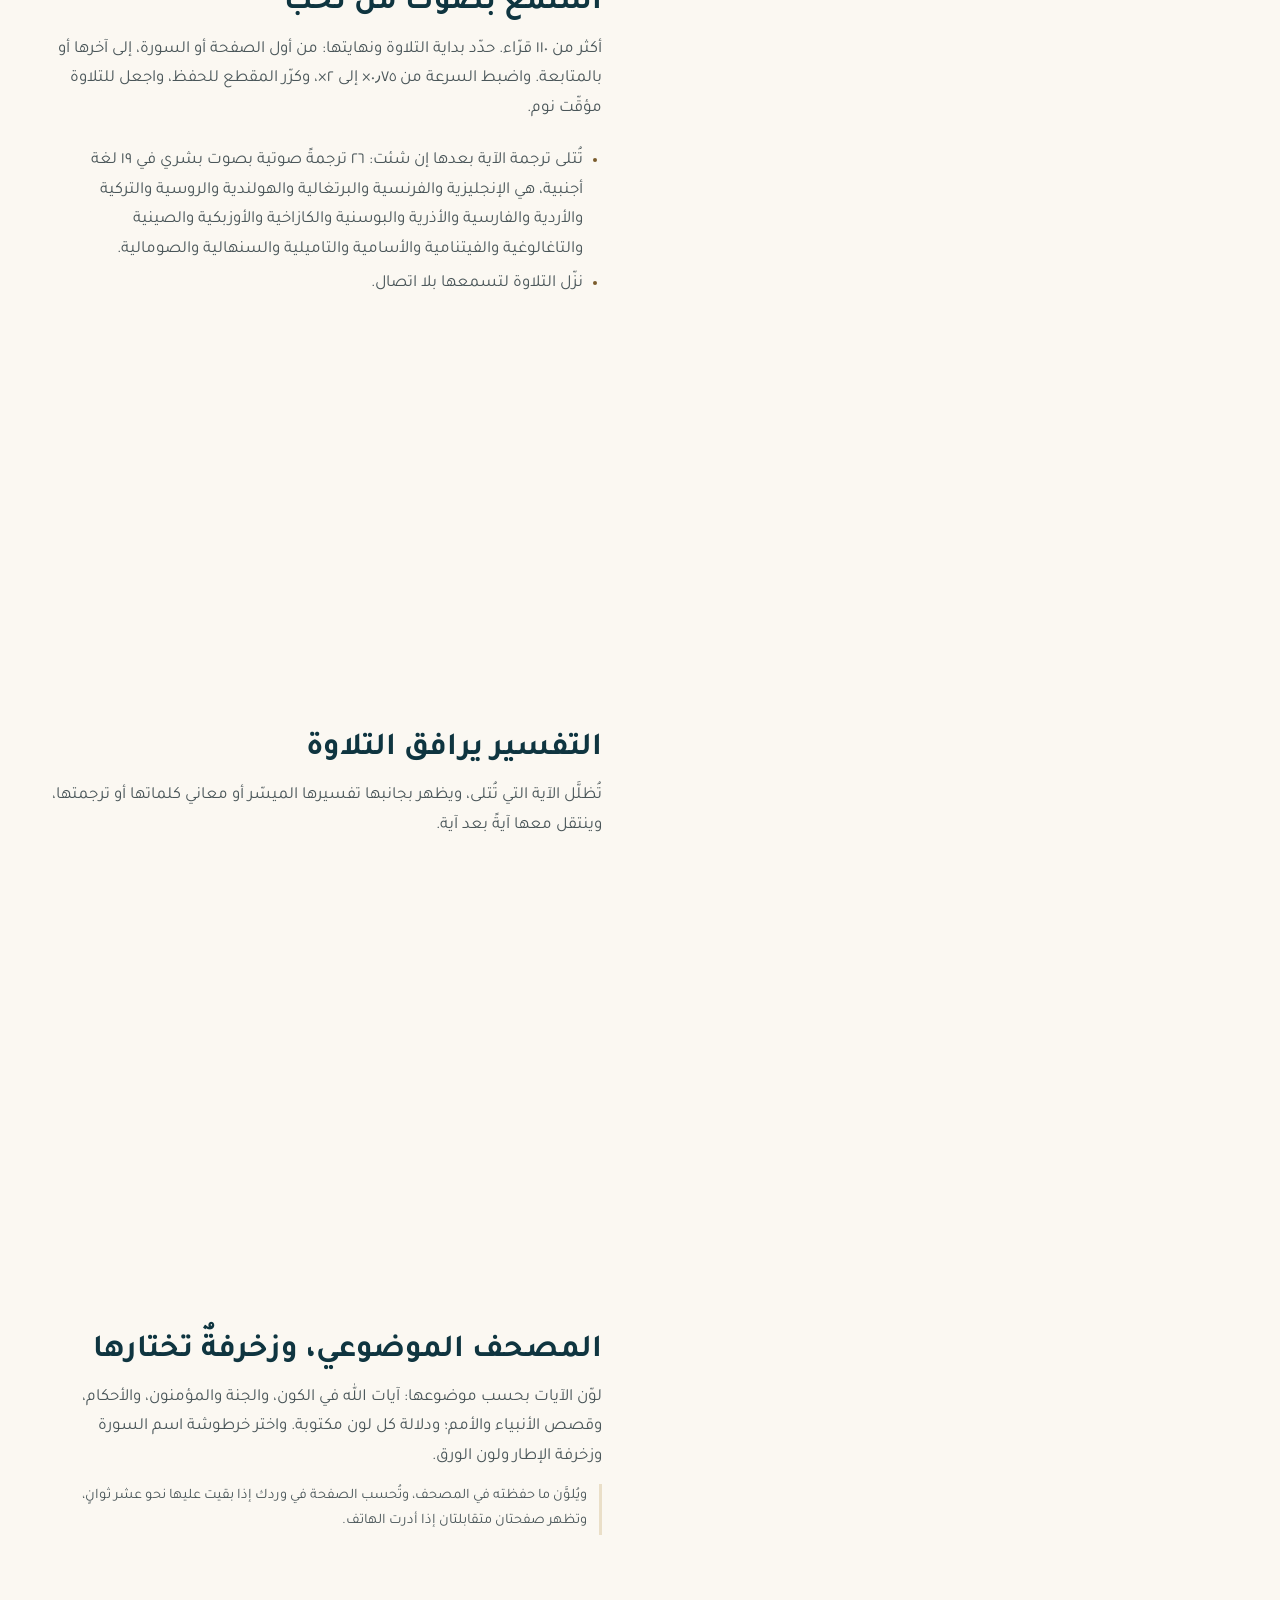
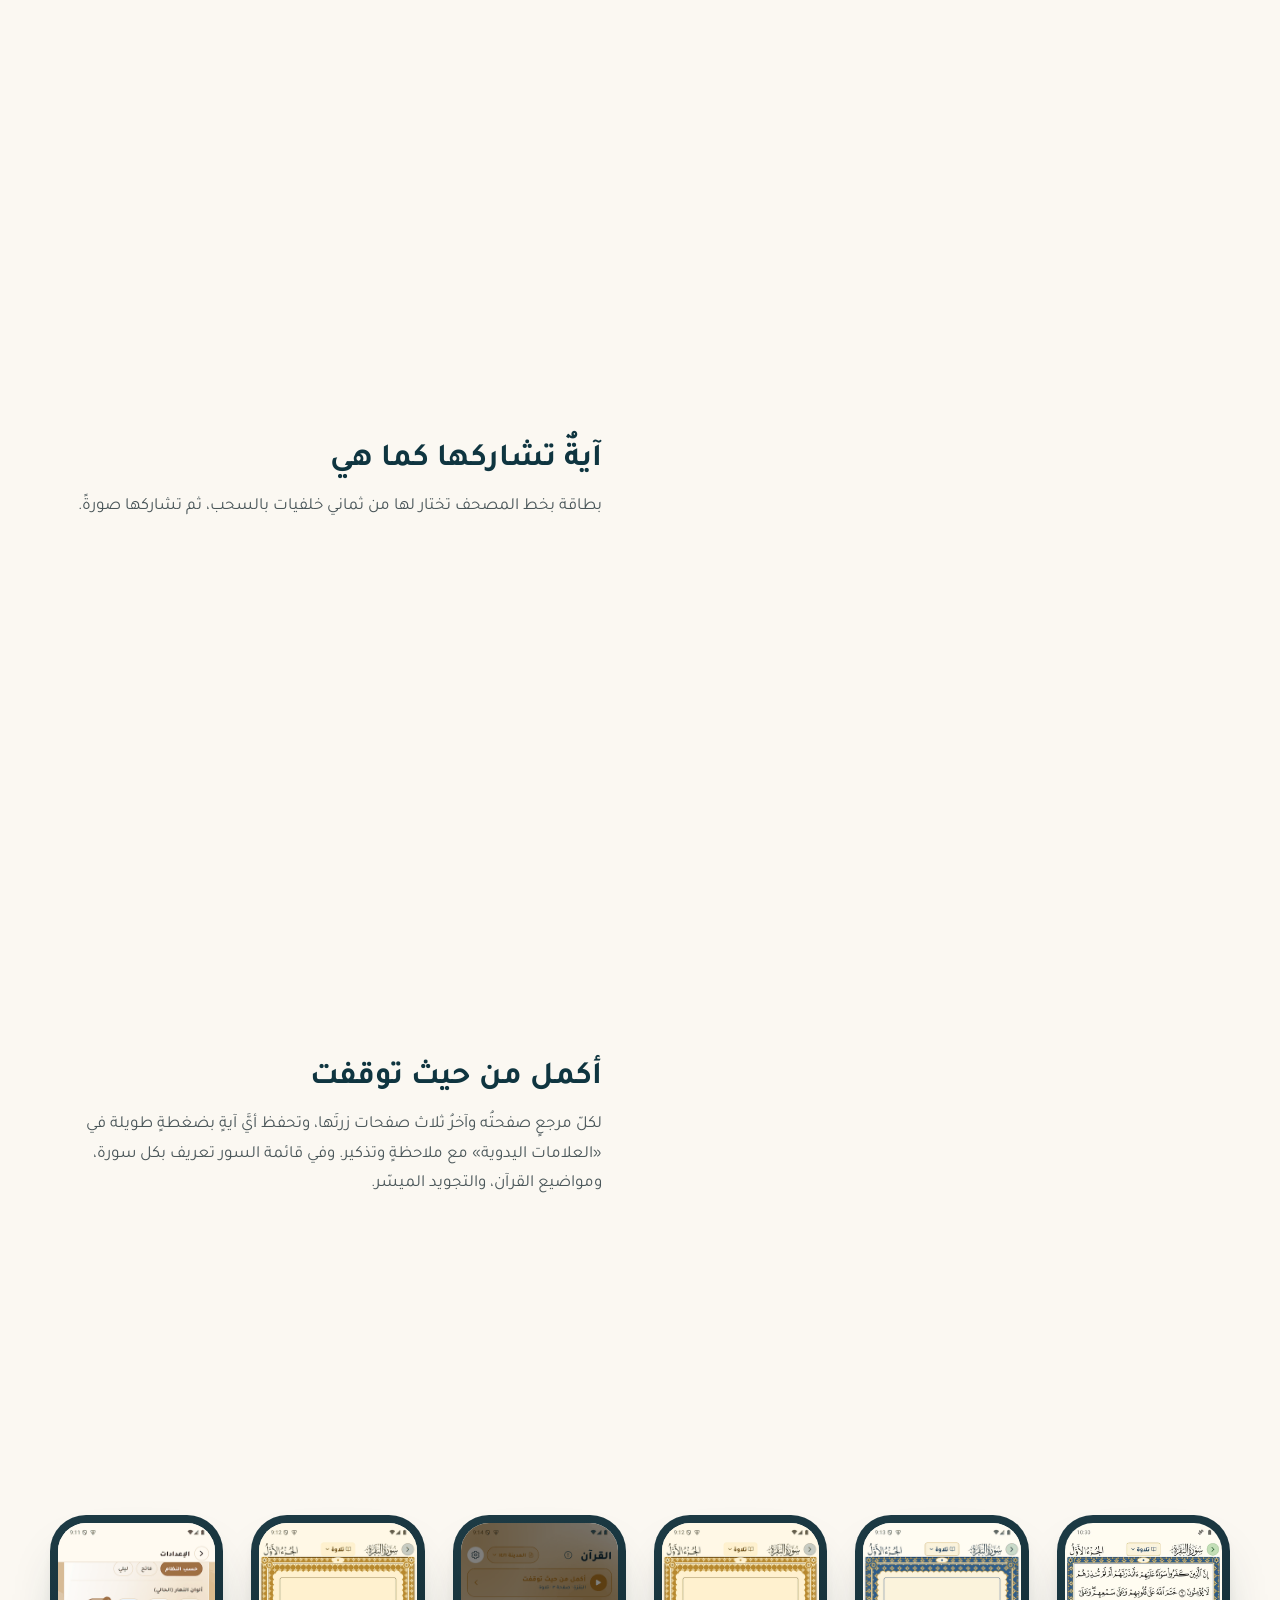
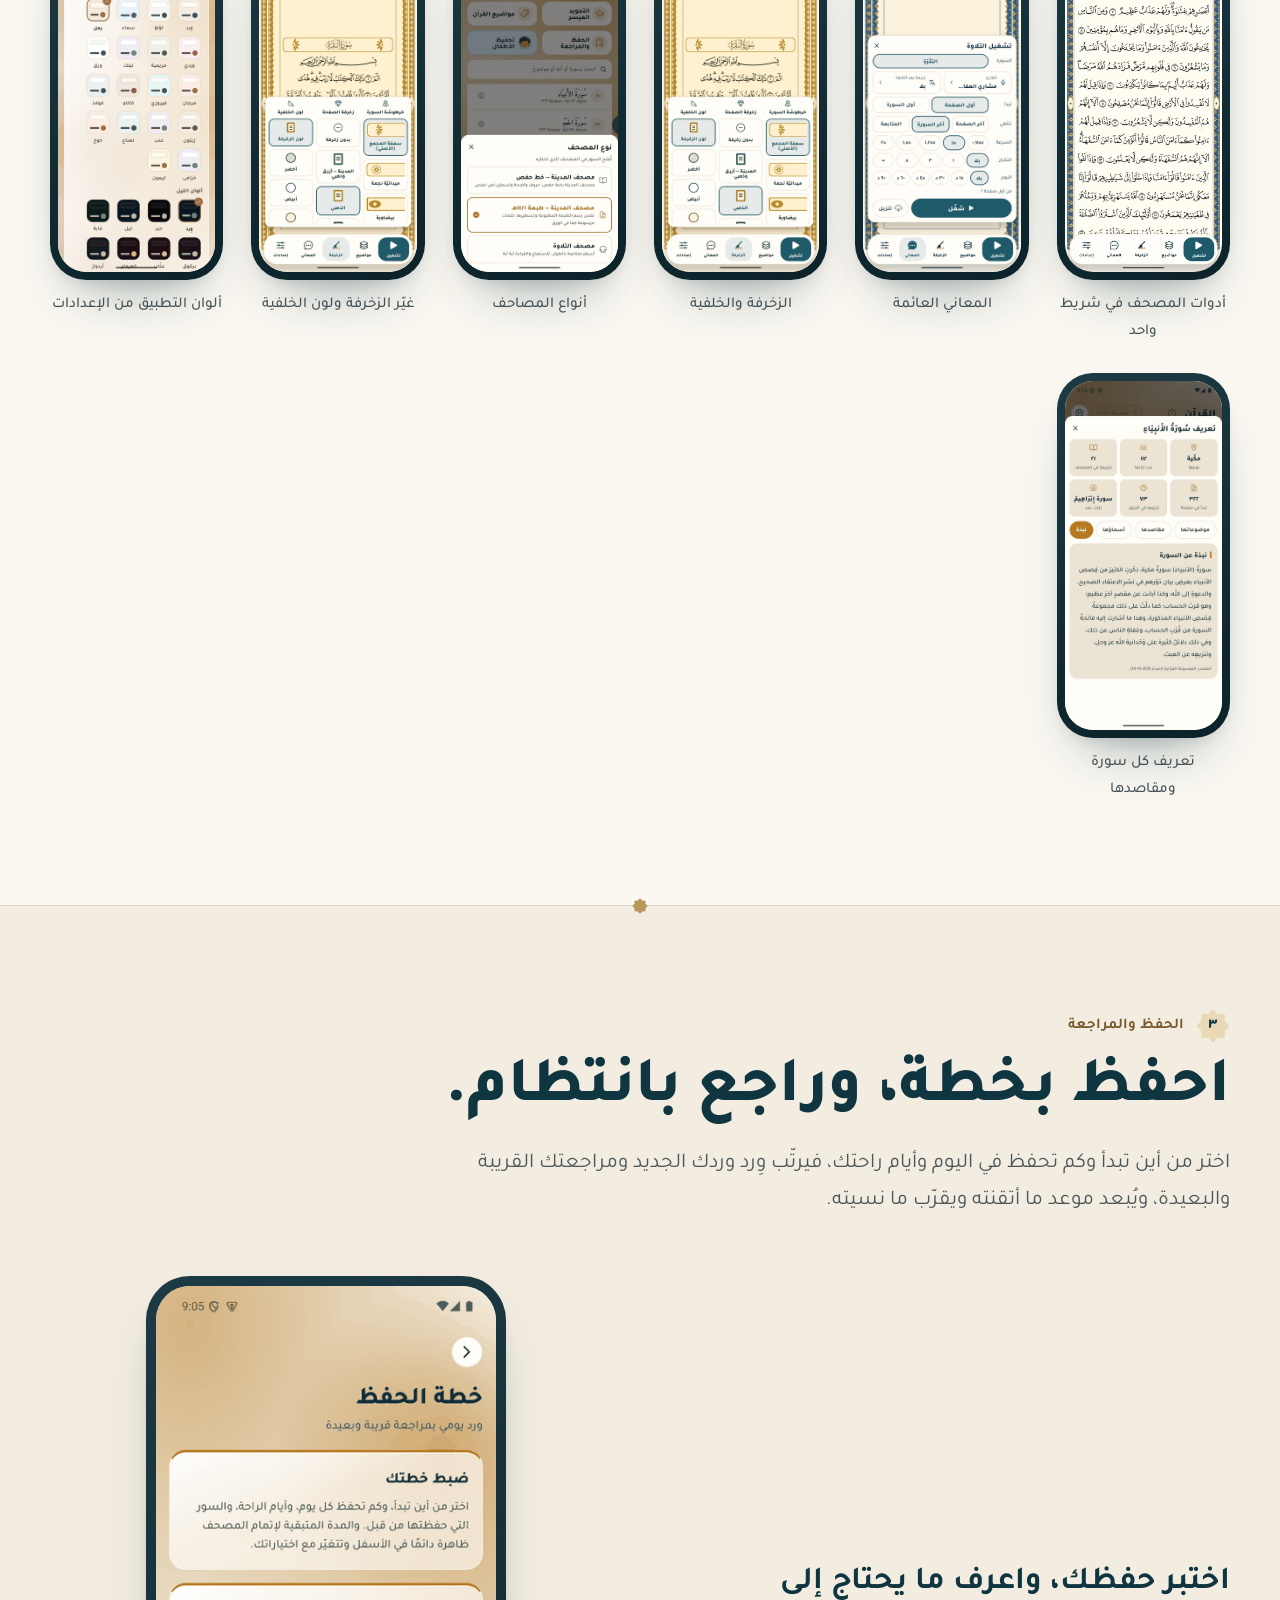
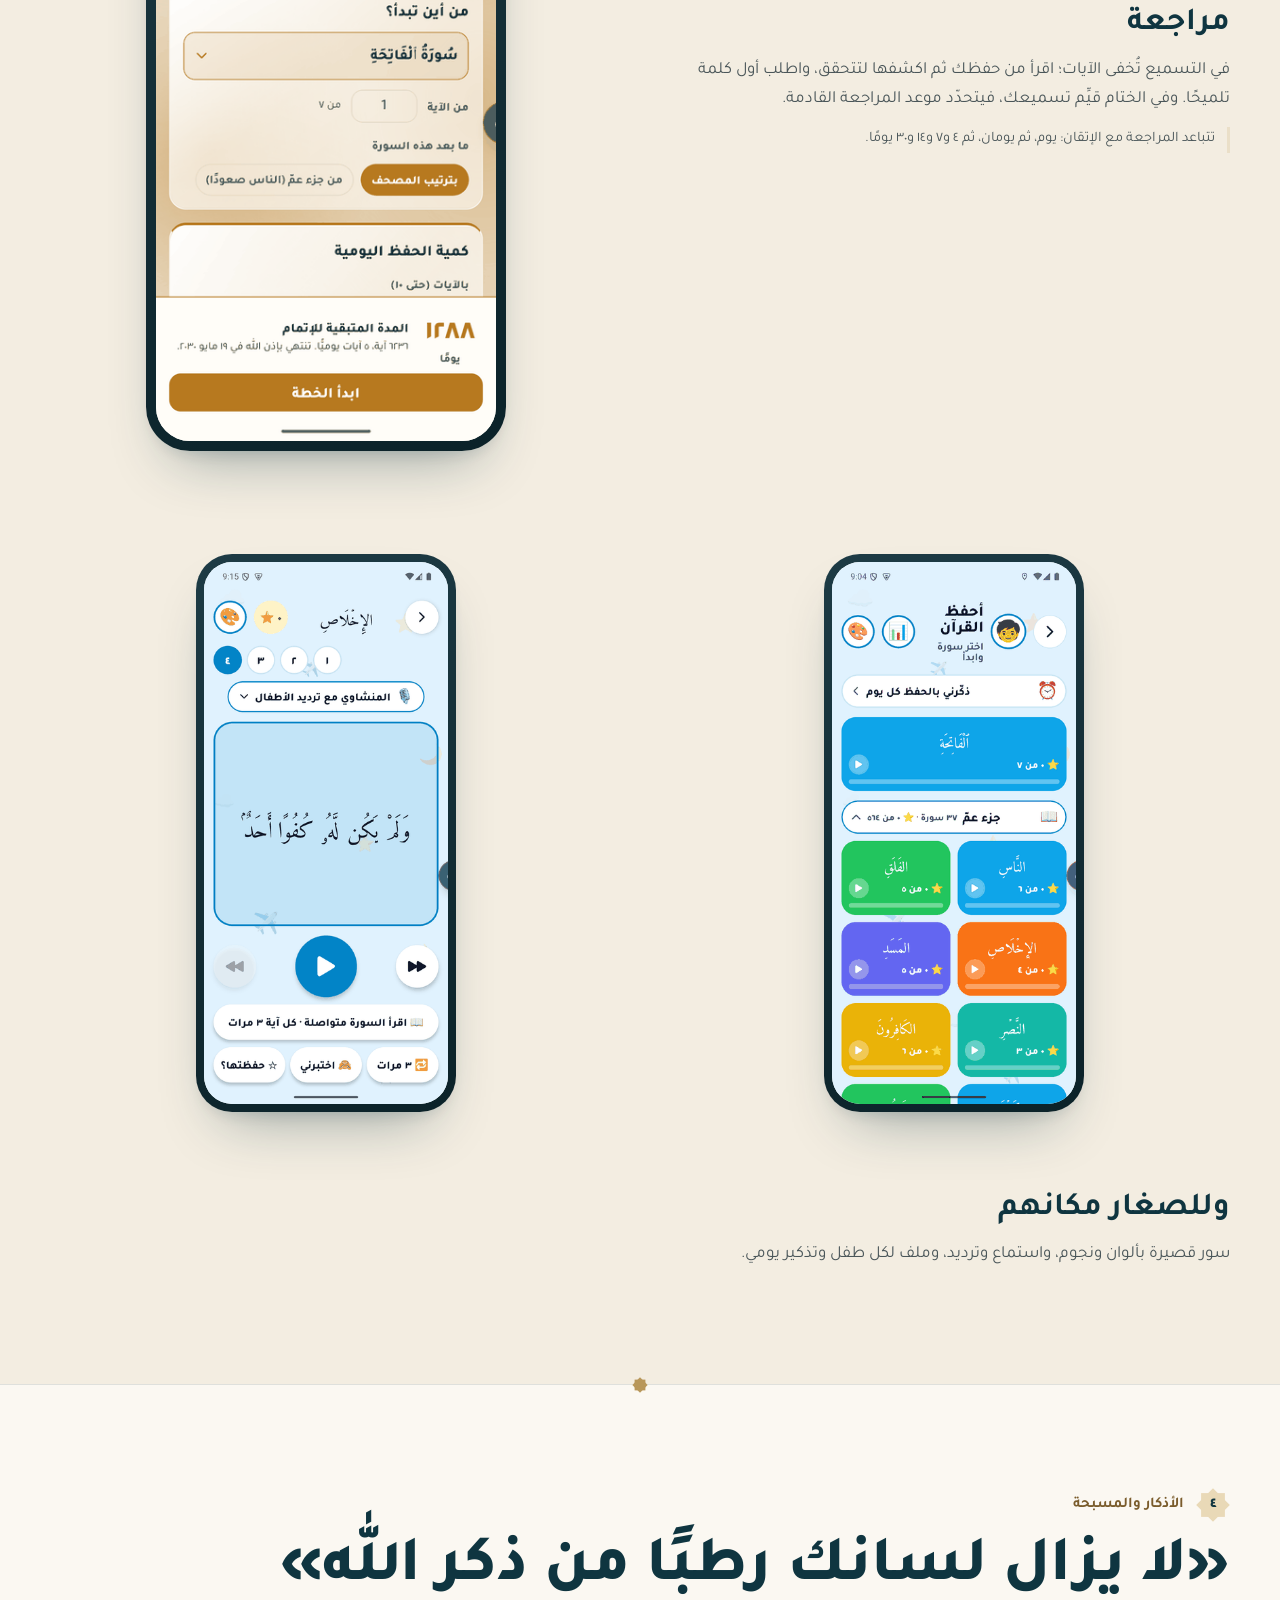
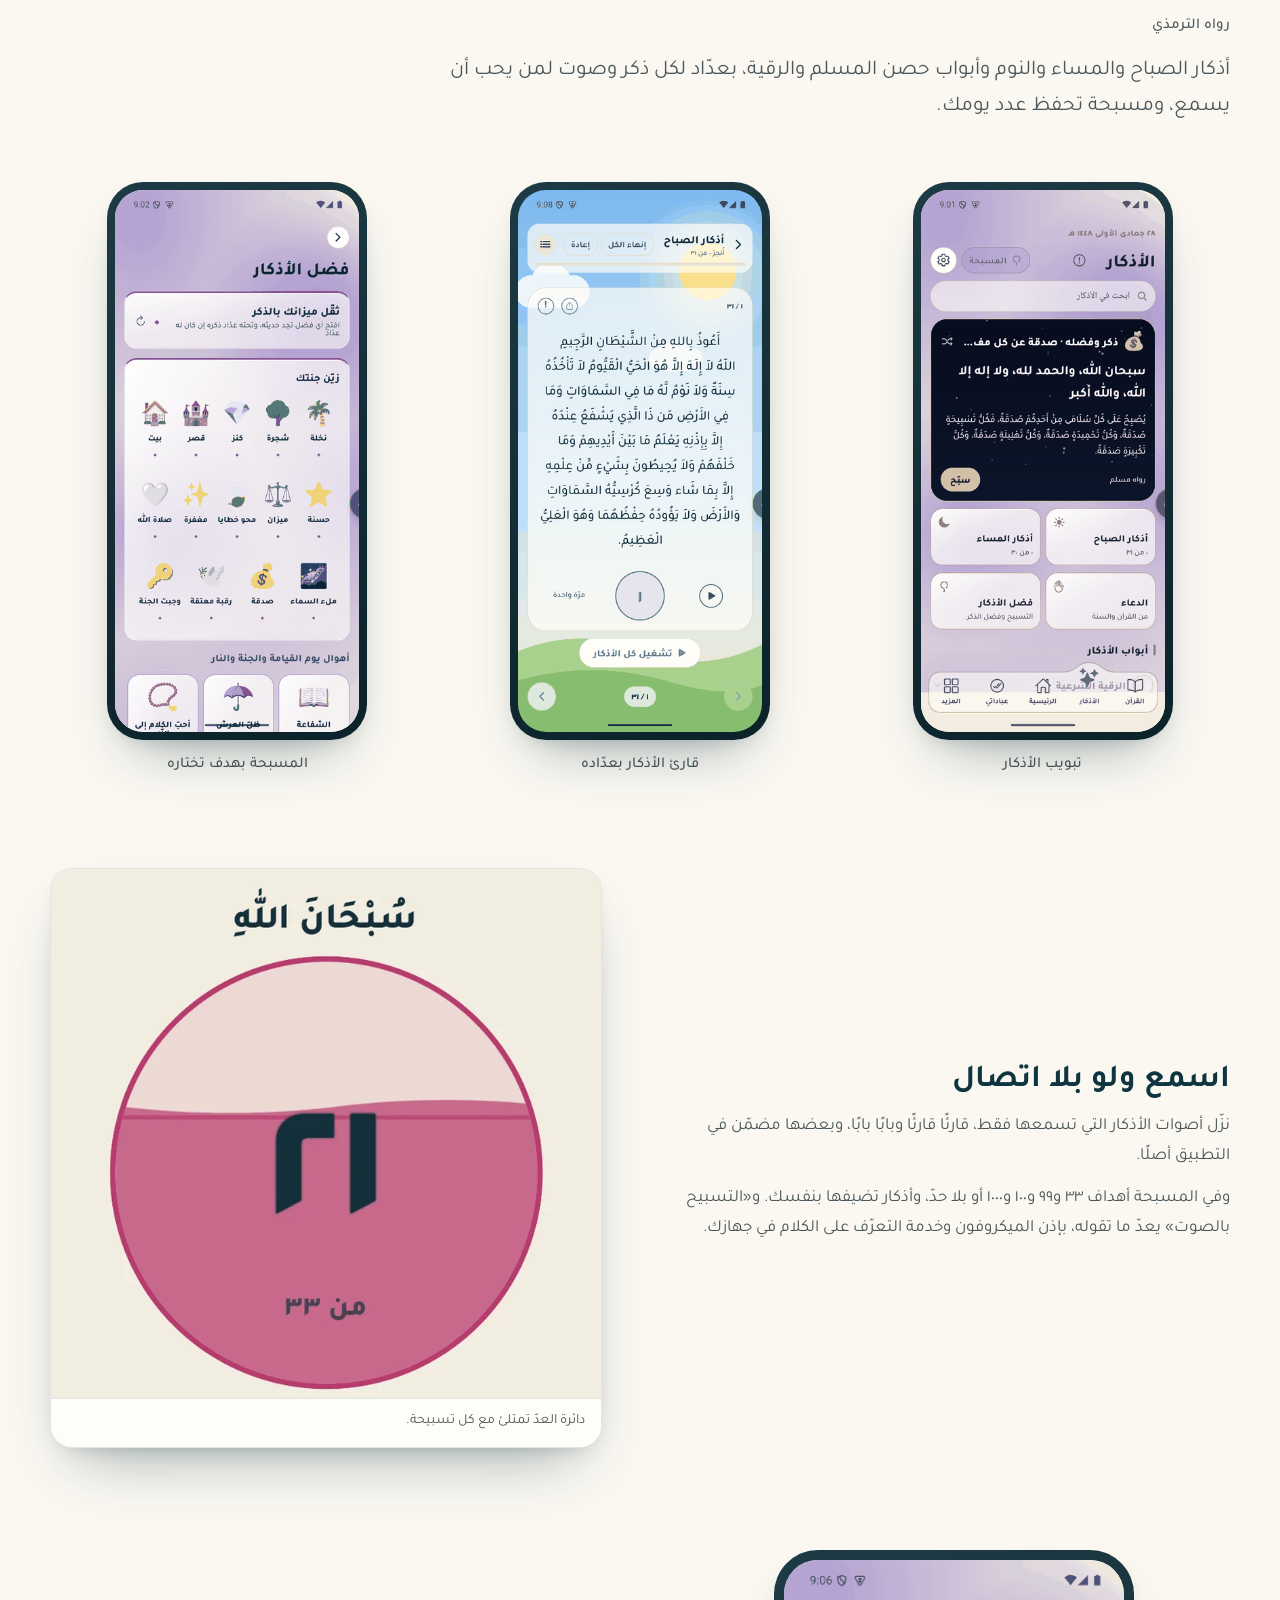
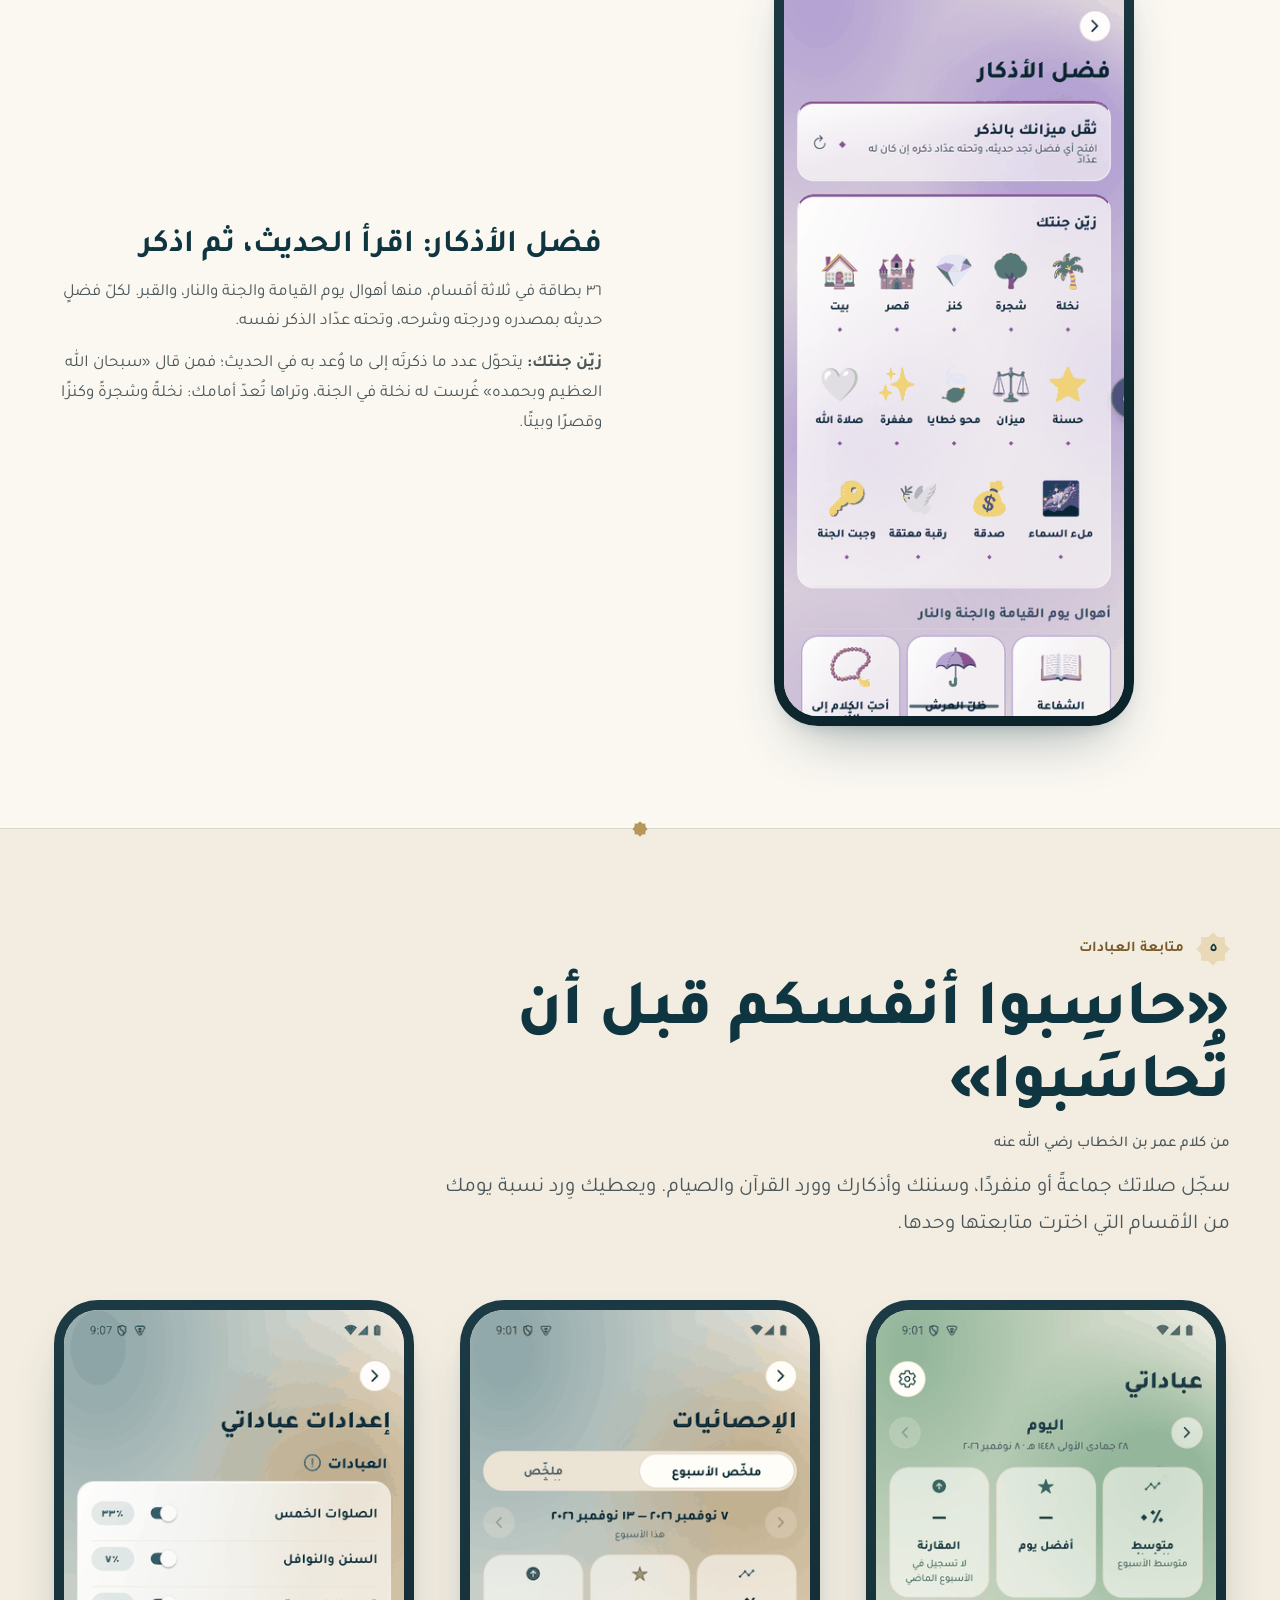
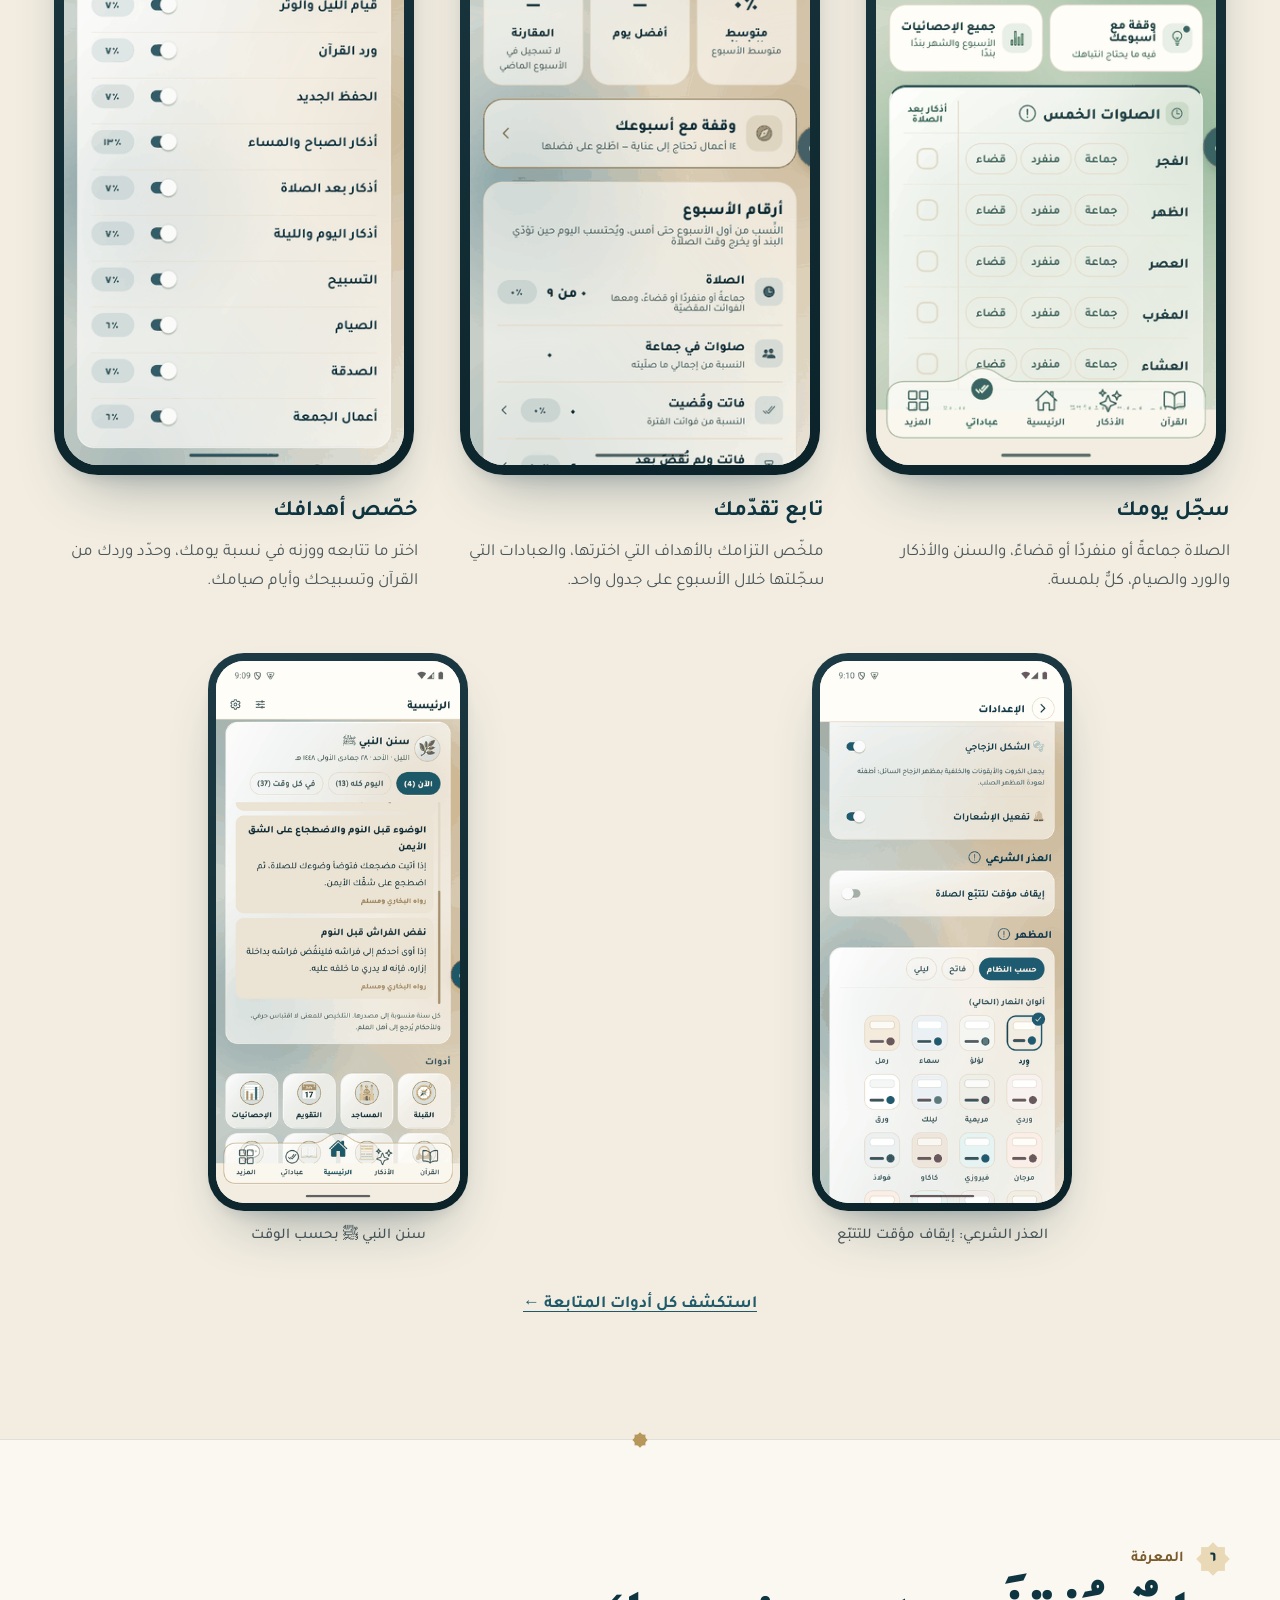
==== commit 352cfbae: "عرض لقطات متحرّكة (GIF) من التطبيق نفسه، وإضافة العذر الشرعي والمصاحف والزخارف وشهادة الحفظ وعدّاد ا" ====
--- a/docs/index.html
+++ b/docs/index.html
@@ -63,8 +63,8 @@
       <p class="status-note">نسخةٌ تجريبية على أندرويد، تُرسَل بالطلب. وكلُّ الصور هنا لقطاتٌ حقيقية من التطبيق.</p>
     </div>
     <div class="phones reveal" aria-hidden="false">
-      <div class="phone sm back"><img src="assets/img/adhan-540.webp" srcset="assets/img/adhan-540.webp 540w, assets/img/adhan-1080.webp 1080w" sizes="(max-width: 560px) 70vw, (max-width: 900px) 300px, 360px" width="540" height="1200" alt="شاشة الأذان: الصلاة القادمة الظهر بعد ساعة ونصف، ومواقيت يوم الجمعة في مكة المكرمة." loading="eager" fetchpriority="high" decoding="async"></div>
-      <div class="phone front"><img src="assets/img/home-540.webp" srcset="assets/img/home-540.webp 540w, assets/img/home-1080.webp 1080w" sizes="(max-width: 560px) 70vw, (max-width: 900px) 300px, 360px" width="540" height="1200" alt="الشاشة الرئيسية في وِرد: بطاقة المواقيت في مكة المكرمة والصلاة القادمة الظهر، وتحتها عبادات اليوم: صلاة الفجر وأذكار الصباح وصلاة الضحى." loading="eager" fetchpriority="high" decoding="async"></div>
+      <div class="phone sm back"><img src="assets/gif/adhan.gif" width="360" height="800" alt="شاشة الأذان: الصلاة القادمة الظهر بعد ساعة ونصف، ومواقيت يوم الجمعة في مكة المكرمة." loading="eager" fetchpriority="high" decoding="async"></div>
+      <div class="phone front"><img src="assets/gif/home.gif" width="360" height="800" alt="الشاشة الرئيسية في وِرد: بطاقة المواقيت في مكة المكرمة والصلاة القادمة الظهر، وتحتها عبادات اليوم: صلاة الفجر وأذكار الصباح وصلاة الضحى." loading="eager" fetchpriority="high" decoding="async"></div>
     </div>
   </div>
 </section>
@@ -84,7 +84,7 @@
           <li>مواقيت بلد آخر بتوقيته المحلي دون تغيير موقعك.</li>
         </ul>
       </div>
-      <div class="reveal"><div class="phone"><img src="assets/img/prayer-month-540.webp" srcset="assets/img/prayer-month-540.webp 540w, assets/img/prayer-month-1080.webp 1080w" sizes="(max-width: 560px) 70vw, (max-width: 900px) 300px, 360px" width="540" height="1200" alt="جدول مواقيت شهر نوفمبر ٢٠٢٦ في مكة المكرمة: الفجر والشروق والظهر والعصر والمغرب والعشاء لكل يوم." loading="lazy" decoding="async"></div></div>
+      <div class="reveal"><div class="phone"><img src="assets/gif/prayer-month.gif" width="360" height="800" alt="جدول مواقيت شهر نوفمبر ٢٠٢٦ في مكة المكرمة: الفجر والشروق والظهر والعصر والمغرب والعشاء لكل يوم." loading="lazy" decoding="async"></div></div>
     </div>
 
     <div class="split flip">
@@ -115,20 +115,20 @@
     <div class="scrolly">
       <div class="stage" aria-hidden="true">
         <div class="phone">
-          <img src="assets/img/mushaf-540.webp" srcset="assets/img/mushaf-540.webp 540w, assets/img/mushaf-1080.webp 1080w" sizes="(max-width: 560px) 70vw, (max-width: 900px) 300px, 360px" width="540" height="1200" alt="" loading="lazy" decoding="async" class="on" data-step="mushaf">
+          <img src="assets/gif/mushaf.gif" width="360" height="800" alt="" loading="lazy" decoding="async" class="on" data-step="mushaf">
           <img src="assets/img/ayah-540.webp" srcset="assets/img/ayah-540.webp 540w, assets/img/ayah-1080.webp 1080w" sizes="(max-width: 560px) 70vw, (max-width: 900px) 300px, 360px" width="540" height="1200" alt="" loading="lazy" decoding="async" data-step="ayah">
-          <img src="assets/img/mushaf-play-540.webp" srcset="assets/img/mushaf-play-540.webp 540w, assets/img/mushaf-play-1080.webp 1080w" sizes="(max-width: 560px) 70vw, (max-width: 900px) 300px, 360px" width="540" height="1200" alt="" loading="lazy" decoding="async" data-step="recite">
+          <img src="assets/gif/mushaf-play.gif" width="360" height="800" alt="" loading="lazy" decoding="async" data-step="recite">
           <img src="assets/img/mushaf-playing-540.webp" srcset="assets/img/mushaf-playing-540.webp 540w, assets/img/mushaf-playing-1080.webp 1080w" sizes="(max-width: 560px) 70vw, (max-width: 900px) 300px, 360px" width="540" height="1200" alt="" loading="lazy" decoding="async" data-step="follow">
-          <img src="assets/img/mushaf-topics-540.webp" srcset="assets/img/mushaf-topics-540.webp 540w, assets/img/mushaf-topics-1080.webp 1080w" sizes="(max-width: 560px) 70vw, (max-width: 900px) 300px, 360px" width="540" height="1200" alt="" loading="lazy" decoding="async" data-step="topics">
+          <img src="assets/gif/mushaf-topics.gif" width="360" height="800" alt="" loading="lazy" decoding="async" data-step="topics">
           <img src="assets/img/ayah-image-540.webp" srcset="assets/img/ayah-image-540.webp 540w, assets/img/ayah-image-1080.webp 1080w" sizes="(max-width: 560px) 70vw, (max-width: 900px) 300px, 360px" width="540" height="1200" alt="" loading="lazy" decoding="async" data-step="share">
-          <img src="assets/img/quran-540.webp" srcset="assets/img/quran-540.webp 540w, assets/img/quran-1080.webp 1080w" sizes="(max-width: 560px) 70vw, (max-width: 900px) 300px, 360px" width="540" height="1200" alt="" loading="lazy" decoding="async" data-step="modes">
+          <img src="assets/gif/quran.gif" width="360" height="800" alt="" loading="lazy" decoding="async" data-step="modes">
         </div>
       </div>
       <div class="steps">
         <div class="step point" data-step="mushaf">
           <h3>صفحةٌ كالورق</h3>
           <p>قلّب من الجانب كالمصحف الورقي أو من الأعلى كالتمرير، واختر لون الورق. وتبقى الشاشة مضاءةً ما دمتَ في المصحف.</p>
-          <div class="inline-shot phone"><img src="assets/img/mushaf-540.webp" srcset="assets/img/mushaf-540.webp 540w, assets/img/mushaf-1080.webp 1080w" sizes="(max-width: 560px) 70vw, (max-width: 900px) 300px, 360px" width="540" height="1200" alt="صفحة من سورة البقرة في مصحف المدينة، بإطارها الأزرق والذهبي وعنوان السورة." loading="lazy" decoding="async"></div>
+          <div class="inline-shot phone"><img src="assets/gif/mushaf.gif" width="360" height="800" alt="صفحة من سورة البقرة في مصحف المدينة، بإطارها الأزرق والذهبي وعنوان السورة." loading="lazy" decoding="async"></div>
         </div>
         <div class="step point" data-step="ayah">
           <h3>كلُّ ما يخصّ الآية</h3>
@@ -146,7 +146,7 @@
             <li>تُتلى ترجمة الآية بعدها إن شئت: ٢٦ ترجمةً صوتية بصوت بشري في ١٩ لغة أجنبية، هي الإنجليزية والفرنسية والبرتغالية والهولندية والروسية والتركية والأردية والفارسية والأذرية والبوسنية والكازاخية والأوزبكية والصينية والتاغالوغية والفيتنامية والأسامية والتاميلية والسنهالية والصومالية.</li>
             <li>نزّل التلاوة لتسمعها بلا اتصال.</li>
           </ul>
-          <div class="inline-shot phone"><img src="assets/img/mushaf-play-540.webp" srcset="assets/img/mushaf-play-540.webp 540w, assets/img/mushaf-play-1080.webp 1080w" sizes="(max-width: 560px) 70vw, (max-width: 900px) 300px, 360px" width="540" height="1200" alt="لوحة تشغيل التلاوة فوق صفحة المصحف: السورة والقارئ وترجمة بعد التلاوة، والبداية والنهاية، والسرعة والتكرار ومؤقّت النوم، وزرّا «شغّل» و«تنزيل»." loading="lazy" decoding="async"></div>
+          <div class="inline-shot phone"><img src="assets/gif/mushaf-play.gif" width="360" height="800" alt="لوحة تشغيل التلاوة فوق صفحة المصحف: السورة والقارئ وترجمة بعد التلاوة، والبداية والنهاية، والسرعة والتكرار ومؤقّت النوم، وزرّا «شغّل» و«تنزيل»." loading="lazy" decoding="async"></div>
         </div>
         <div class="step point" data-step="follow">
           <h3>التفسير يرافق التلاوة</h3>
@@ -157,7 +157,7 @@
           <h3>المصحف الموضوعي، وزخرفةٌ تختارها</h3>
           <p>لوّن الآيات بحسب موضوعها: آيات الله في الكون، والجنة والمؤمنون، والأحكام، وقصص الأنبياء والأمم؛ ودلالة كل لون مكتوبة. واختر خرطوشة اسم السورة وزخرفة الإطار ولون الورق.</p>
           <p class="note">ويُلوَّن ما حفظته في المصحف، وتُحسب الصفحة في وردك إذا بقيت عليها نحو عشر ثوانٍ، وتظهر صفحتان متقابلتان إذا أدرت الهاتف.</p>
-          <div class="inline-shot phone"><img src="assets/img/mushaf-topics-540.webp" srcset="assets/img/mushaf-topics-540.webp 540w, assets/img/mushaf-topics-1080.webp 1080w" sizes="(max-width: 560px) 70vw, (max-width: 900px) 300px, 360px" width="540" height="1200" alt="المصحف الموضوعي: مفتاح «لوّن الآيات حسب الموضوع» ودلالة الألوان الأزرق والأخضر والبنّي والأصفر." loading="lazy" decoding="async"></div>
+          <div class="inline-shot phone"><img src="assets/gif/mushaf-topics.gif" width="360" height="800" alt="المصحف الموضوعي: مفتاح «لوّن الآيات حسب الموضوع» ودلالة الألوان الأزرق والأخضر والبنّي والأصفر." loading="lazy" decoding="async"></div>
         </div>
         <div class="step point" data-step="share">
           <h3>آيةٌ تشاركها كما هي</h3>
@@ -167,14 +167,18 @@
         <div class="step point" data-step="modes">
           <h3>أكمل من حيث توقفت</h3>
           <p>لكلّ مرجعٍ صفحتُه وآخرُ ثلاث صفحات زرتَها، وتحفظ أيَّ آيةٍ بضغطةٍ طويلة في «العلامات اليدوية» مع ملاحظةٍ وتذكير. وفي قائمة السور تعريف بكل سورة، ومواضيع القرآن، والتجويد الميسّر.</p>
-          <div class="inline-shot phone"><img src="assets/img/quran-540.webp" srcset="assets/img/quran-540.webp 540w, assets/img/quran-1080.webp 1080w" sizes="(max-width: 560px) 70vw, (max-width: 900px) 300px, 360px" width="540" height="1200" alt="تبويب القرآن: زر «ابدأ القراءة» ومواضيع القرآن والتجويد الميسّر وتحفيظ الأطفال والحفظ والمراجعة، وقائمة السور." loading="lazy" decoding="async"></div>
+          <div class="inline-shot phone"><img src="assets/gif/quran.gif" width="360" height="800" alt="تبويب القرآن: زر «ابدأ القراءة» ومواضيع القرآن والتجويد الميسّر وتحفيظ الأطفال والحفظ والمراجعة، وقائمة السور." loading="lazy" decoding="async"></div>
         </div>
       </div>
     </div>
     <div class="gallery">
       <figure class="reveal"><div class="phone sm"><img src="assets/img/mushaf-tools-540.webp" srcset="assets/img/mushaf-tools-540.webp 540w, assets/img/mushaf-tools-1080.webp 1080w" sizes="(max-width: 560px) 70vw, (max-width: 900px) 300px, 360px" width="540" height="1200" alt="شريط أدوات المصحف أسفل الصفحة: الإعدادات والمعاني والزخرفة والمواضيع وتشغيل." loading="lazy" decoding="async"></div><figcaption>أدوات المصحف في شريط واحد</figcaption></figure>
-      <figure class="reveal"><div class="phone sm"><img src="assets/img/mushaf-meanings-540.webp" srcset="assets/img/mushaf-meanings-540.webp 540w, assets/img/mushaf-meanings-1080.webp 1080w" sizes="(max-width: 560px) 70vw, (max-width: 900px) 300px, 360px" width="540" height="1200" alt="قائمة المعاني العائمة: التفسير الميسّر ومعاني الكلمات والترجمة وحجم الخط." loading="lazy" decoding="async"></div><figcaption>المعاني العائمة</figcaption></figure>
-      <figure class="reveal"><div class="phone sm"><img src="assets/img/mushaf-zakhrafa-540.webp" srcset="assets/img/mushaf-zakhrafa-540.webp 540w, assets/img/mushaf-zakhrafa-1080.webp 1080w" sizes="(max-width: 560px) 70vw, (max-width: 900px) 300px, 360px" width="540" height="1200" alt="لوحة الزخرفة: خرطوشة السورة وزخرفة الصفحة ولون الخلفية." loading="lazy" decoding="async"></div><figcaption>الزخرفة والخلفية</figcaption></figure>
+      <figure class="reveal"><div class="phone sm"><img src="assets/gif/mushaf-meanings.gif" width="360" height="800" alt="قائمة المعاني العائمة: التفسير الميسّر ومعاني الكلمات والترجمة وحجم الخط." loading="lazy" decoding="async"></div><figcaption>المعاني العائمة</figcaption></figure>
+      <figure class="reveal"><div class="phone sm"><img src="assets/gif/mushaf-zakhrafa.gif" width="360" height="800" alt="لوحة الزخرفة: خرطوشة السورة وزخرفة الصفحة ولون الخلفية." loading="lazy" decoding="async"></div><figcaption>الزخرفة والخلفية</figcaption></figure>
+      <figure class="reveal"><div class="phone sm"><img src="assets/gif/mushaf-kinds.gif" width="360" height="800" alt="اختيار نوع المصحف: مصحف المدينة بخط حفص، أو بطبعة ١٤٢١هـ، أو مصحف التلاوة بأسطره المتتابعة." loading="lazy" decoding="async"></div><figcaption>أنواع المصاحف</figcaption></figure>
+      <figure class="reveal"><div class="phone sm"><img src="assets/gif/mushaf-decor.gif" width="360" height="800" alt="تبديل زخرفة الصفحة وخرطوشة السورة ولون الخلفية: الإطار الأزرق، ثم الذهبي، ثم الأخضر، وخرطوشة الميدالية." loading="lazy" decoding="async"></div><figcaption>غيّر الزخرفة ولون الخلفية</figcaption></figure>
+      <figure class="reveal"><div class="phone sm"><img src="assets/gif/themes.gif" width="360" height="800" alt="تبديل مظهر التطبيق بين ألوان النهار والليل من الإعدادات." loading="lazy" decoding="async"></div><figcaption>ألوان التطبيق من الإعدادات</figcaption></figure>
+      <figure class="reveal"><div class="phone sm"><img src="assets/gif/surah-info.gif" width="360" height="800" alt="تعريف سورة الأنبياء: نوعها وعدد آياتها وترتيبها، ثم نبذتها وأسماؤها ومقاصدها وموضوعاتها." loading="lazy" decoding="async"></div><figcaption>تعريف كل سورة ومقاصدها</figcaption></figure>
     </div>
   </div>
 </section>
@@ -190,14 +194,15 @@
         <p>في التسميع تُخفى الآيات؛ اقرأ من حفظك ثم اكشفها لتتحقق، واطلب أول كلمة تلميحًا. وفي الختام قيِّم تسميعك، فيتحدّد موعد المراجعة القادمة.</p>
         <p class="note">تتباعد المراجعة مع الإتقان: يوم، ثم يومان، ثم ٤ و٧ و١٤ و٣٠ يومًا.</p>
       </div>
-      <div class="reveal"><div class="phone"><img src="assets/img/hifz-plan-540.webp" srcset="assets/img/hifz-plan-540.webp 540w, assets/img/hifz-plan-1080.webp 1080w" sizes="(max-width: 560px) 70vw, (max-width: 900px) 300px, 360px" width="540" height="1200" alt="شاشة خطة الحفظ: اختيار سورة البداية والآية، وكمية الحفظ اليومية، وبطاقة المدة المتبقية للإتمام وزر «ابدأ الخطة»." loading="lazy" decoding="async"></div></div>
+      <div class="reveal"><div class="phone"><img src="assets/gif/hifz-plan.gif" width="360" height="800" alt="شاشة خطة الحفظ: اختيار سورة البداية والآية، وكمية الحفظ اليومية، وبطاقة المدة المتبقية للإتمام وزر «ابدأ الخطة»." loading="lazy" decoding="async"></div></div>
     </div>
     <div class="split flip">
       <div class="point reveal">
         <h3>وللصغار مكانهم</h3>
         <p>سور قصيرة بألوان ونجوم، واستماع وترديد، وملف لكل طفل وتذكير يومي.</p>
       </div>
-      <div class="reveal"><div class="phone sm"><img src="assets/img/kids-540.webp" srcset="assets/img/kids-540.webp 540w, assets/img/kids-1080.webp 1080w" sizes="(max-width: 560px) 70vw, (max-width: 900px) 300px, 360px" width="540" height="1200" alt="شاشة تحفيظ الأطفال: بطاقات ملوّنة لسور الفاتحة والناس والفلق والإخلاص والمسد والنصر بنجوم التقدّم." loading="lazy" decoding="async"></div></div>
+      <div class="reveal"><div class="phone sm"><img src="assets/gif/kids.gif" width="360" height="800" alt="شاشة تحفيظ الأطفال: بطاقات ملوّنة لسور الفاتحة والناس والفلق والإخلاص والمسد والنصر بنجوم التقدّم." loading="lazy" decoding="async"></div></div>
+      <div class="reveal"><div class="phone sm"><img src="assets/gif/kids-certificate.gif" width="360" height="800" alt="شهادة تقدير تظهر بعد حفظ الطفل سورة الإخلاص، مع اختيار لون الشهادة وزر المشاركة." loading="lazy" decoding="async"></div></div>
     </div>
   </div>
 </section>
@@ -208,9 +213,9 @@
     <h2 id="athkar-title" class="reveal">«لا يزال لسانك رطبًا من ذكر الله»<span class="quote-src">رواه الترمذي</span></h2>
     <p class="intro reveal">أذكار الصباح والمساء والنوم وأبواب حصن المسلم والرقية، بعدّاد لكل ذكر وصوت لمن يحب أن يسمع، ومسبحة تحفظ عدد يومك.</p>
     <div class="gallery">
-      <figure class="reveal"><div class="phone sm"><img src="assets/img/athkar-540.webp" srcset="assets/img/athkar-540.webp 540w, assets/img/athkar-1080.webp 1080w" sizes="(max-width: 560px) 70vw, (max-width: 900px) 300px, 360px" width="540" height="1200" alt="تبويب الأذكار: بطاقة «ذكر وفضله» بالصلاة على النبي، وأذكار الصباح والمساء والدعاء وفضل الأذكار." loading="lazy" decoding="async"></div><figcaption>تبويب الأذكار</figcaption></figure>
-      <figure class="reveal"><div class="phone sm"><img src="assets/img/morning-540.webp" srcset="assets/img/morning-540.webp 540w, assets/img/morning-1080.webp 1080w" sizes="(max-width: 560px) 70vw, (max-width: 900px) 300px, 360px" width="540" height="1200" alt="قارئ أذكار الصباح: الاستعاذة وآية الكرسي بخط كبير، وعدّاد مرة واحدة، وزر «تشغيل كل الأذكار»." loading="lazy" decoding="async"></div><figcaption>قارئ الأذكار بعدّاده</figcaption></figure>
-      <figure class="reveal"><div class="phone sm"><img src="assets/img/tasbih-540.webp" srcset="assets/img/tasbih-540.webp 540w, assets/img/tasbih-1080.webp 1080w" sizes="(max-width: 560px) 70vw, (max-width: 900px) 300px, 360px" width="540" height="1200" alt="المسبحة: الذكر «سبحان الله»، والهدف ٣٣، والعداد عند ٢١، وزر «التسبيح بالصوت»." loading="lazy" decoding="async"></div><figcaption>المسبحة بهدف تختاره</figcaption></figure>
+      <figure class="reveal"><div class="phone sm"><img src="assets/gif/athkar.gif" width="360" height="800" alt="تبويب الأذكار: بطاقة «ذكر وفضله» بالصلاة على النبي، وأذكار الصباح والمساء والدعاء وفضل الأذكار." loading="lazy" decoding="async"></div><figcaption>تبويب الأذكار</figcaption></figure>
+      <figure class="reveal"><div class="phone sm"><img src="assets/gif/morning.gif" width="360" height="800" alt="قارئ أذكار الصباح: الاستعاذة وآية الكرسي بخط كبير، وعدّاد مرة واحدة، وزر «تشغيل كل الأذكار»." loading="lazy" decoding="async"></div><figcaption>قارئ الأذكار بعدّاده</figcaption></figure>
+      <figure class="reveal"><div class="phone sm"><img src="assets/gif/tasbih.gif" width="360" height="800" alt="المسبحة: الذكر «سبحان الله»، والهدف ٣٣، والعداد عند ٢١، وزر «التسبيح بالصوت»." loading="lazy" decoding="async"></div><figcaption>المسبحة بهدف تختاره</figcaption></figure>
     </div>
     <div class="split" style="margin-top: clamp(48px, 7vw, 96px)">
       <div class="point reveal">
@@ -226,7 +231,7 @@
         <p>٣٦ بطاقة في ثلاثة أقسام، منها أهوال يوم القيامة والجنة والنار، والقبر. لكلّ فضلٍ حديثه بمصدره ودرجته وشرحه، وتحته عدّاد الذكر نفسه.</p>
         <p><strong>زيّن جنتك:</strong> يتحوّل عدد ما ذكرتَه إلى ما وُعد به في الحديث؛ فمن قال «سبحان الله العظيم وبحمده» غُرست له نخلة في الجنة، وتراها تُعدّ أمامك: نخلةً وشجرةً وكنزًا وقصرًا وبيتًا.</p>
       </div>
-      <div class="reveal"><div class="phone"><img src="assets/img/fadl-540.webp" srcset="assets/img/fadl-540.webp 540w, assets/img/fadl-1080.webp 1080w" sizes="(max-width: 560px) 70vw, (max-width: 900px) 300px, 360px" width="540" height="1200" alt="شاشة فضل الأذكار: بطاقة «ثقّل ميزانك بالذكر»، وقسم «زيّن جنتك» بأيقونات النخلة والشجرة والكنز والقصر والبيت والحسنة والميزان، ثم أهوال يوم القيامة." loading="lazy" decoding="async"></div></div>
+      <div class="reveal"><div class="phone"><img src="assets/gif/fadl.gif" width="360" height="800" alt="شاشة فضل الأذكار: بطاقة «ثقّل ميزانك بالذكر»، وقسم «زيّن جنتك» بأيقونات النخلة والشجرة والكنز والقصر والبيت والحسنة والميزان، ثم أهوال يوم القيامة." loading="lazy" decoding="async"></div></div>
     </div>
   </div>
 </section>
@@ -237,12 +242,16 @@
     <h2 id="track-title" class="reveal">«حاسِبوا أنفسكم قبل أن تُحاسَبوا»<span class="quote-src">من كلام عمر بن الخطاب رضي الله عنه</span></h2>
     <p class="intro reveal">سجّل صلاتك جماعةً أو منفردًا، وسننك وأذكارك وورد القرآن والصيام. ويعطيك وِرد نسبة يومك من الأقسام التي اخترت متابعتها وحدها.</p>
     <div class="benefits">
-      <figure class="reveal"><div class="phone"><img src="assets/img/worship-540.webp" srcset="assets/img/worship-540.webp 540w, assets/img/worship-1080.webp 1080w" sizes="(max-width: 560px) 70vw, (max-width: 900px) 300px, 360px" width="540" height="1200" alt="شاشة عباداتي: متوسط الإنجاز ٥٦٪، وأفضل يوم الأحد، وجدول الصلوات الخمس بخيارات جماعة ومنفرد وقضاء." loading="lazy" decoding="async"></div>
+      <figure class="reveal"><div class="phone"><img src="assets/gif/worship.gif" width="360" height="800" alt="شاشة عباداتي: متوسط الإنجاز ٥٦٪، وأفضل يوم الأحد، وجدول الصلوات الخمس بخيارات جماعة ومنفرد وقضاء." loading="lazy" decoding="async"></div>
         <figcaption><h3>سجّل يومك</h3><p>الصلاة جماعةً أو منفردًا أو قضاءً، والسنن والأذكار والورد والصيام، كلٌّ بلمسة.</p></figcaption></figure>
-      <figure class="reveal"><div class="phone"><img src="assets/img/stats-540.webp" srcset="assets/img/stats-540.webp 540w, assets/img/stats-1080.webp 1080w" sizes="(max-width: 560px) 70vw, (max-width: 900px) 300px, 360px" width="540" height="1200" alt="الإحصائيات: ملخص الأسبوع ووقفة مع أسبوعك وأرقام الصلاة." loading="lazy" decoding="async"></div>
+      <figure class="reveal"><div class="phone"><img src="assets/gif/stats.gif" width="360" height="800" alt="الإحصائيات: ملخص الأسبوع ووقفة مع أسبوعك وأرقام الصلاة." loading="lazy" decoding="async"></div>
         <figcaption><h3>تابع تقدّمك</h3><p>ملخّص التزامك بالأهداف التي اخترتها، والعبادات التي سجّلتها خلال الأسبوع على جدول واحد.</p></figcaption></figure>
-      <figure class="reveal"><div class="phone"><img src="assets/img/worship-prefs-540.webp" srcset="assets/img/worship-prefs-540.webp 540w, assets/img/worship-prefs-1080.webp 1080w" sizes="(max-width: 560px) 70vw, (max-width: 900px) 300px, 360px" width="540" height="1200" alt="إعدادات عباداتي: مفاتيح الأقسام المتابَعة من الصلوات الخمس إلى أعمال الجمعة، ووزن كل قسم في نسبة اليوم." loading="lazy" decoding="async"></div>
+      <figure class="reveal"><div class="phone"><img src="assets/gif/worship-prefs.gif" width="360" height="800" alt="إعدادات عباداتي: مفاتيح الأقسام المتابَعة من الصلوات الخمس إلى أعمال الجمعة، ووزن كل قسم في نسبة اليوم." loading="lazy" decoding="async"></div>
         <figcaption><h3>خصّص أهدافك</h3><p>اختر ما تتابعه ووزنه في نسبة يومك، وحدّد وردك من القرآن وتسبيحك وأيام صيامك.</p></figcaption></figure>
+    </div>
+    <div class="gallery">
+      <figure class="reveal"><div class="phone sm"><img src="assets/gif/excuse.gif" width="360" height="800" alt="العذر الشرعي في الإعدادات: اختيار الصلاة التي بدأ عندها العذر، فيتوقّف تتبّع الصلاة مؤقتًا إلى أن ينتهي." loading="lazy" decoding="async"></div><figcaption>العذر الشرعي: إيقاف مؤقت للتتبّع</figcaption></figure>
+      <figure class="reveal"><div class="phone sm"><img src="assets/gif/sunan.gif" width="360" height="800" alt="بطاقة سنن النبي ﷺ في الرئيسية: سنن وأعمال نبوية بحسب الوقت واليوم والتاريخ الهجري." loading="lazy" decoding="async"></div><figcaption>سنن النبي ﷺ بحسب الوقت</figcaption></figure>
     </div>
     <p class="more-link reveal"><a href="#g-track">استكشف كل أدوات المتابعة ←</a></p>
   </div>
@@ -259,10 +268,19 @@
       <li><b>٣</b><span>قنوات بث مباشر</span></li>
     </ul>
     <div class="gallery">
-      <figure class="reveal"><div class="phone sm"><img src="assets/img/library-540.webp" srcset="assets/img/library-540.webp 540w, assets/img/library-1080.webp 1080w" sizes="(max-width: 560px) 70vw, (max-width: 900px) 300px, 360px" width="540" height="1200" alt="المكتبة: قسم القرآن وعلومه بتفسير السعدي وابن كثير والميسّر، مع زر تحميل لكل كتاب." loading="lazy" decoding="async"></div><figcaption>المكتبة</figcaption></figure>
-      <figure class="reveal"><div class="phone sm"><img src="assets/img/prophets-540.webp" srcset="assets/img/prophets-540.webp 540w, assets/img/prophets-1080.webp 1080w" sizes="(max-width: 560px) 70vw, (max-width: 900px) 300px, 360px" width="540" height="1200" alt="قصص الأنبياء: بطاقات آدم وإدريس ونوح وهود وإبراهيم ولوط وغيرهم." loading="lazy" decoding="async"></div><figcaption>قصص الأنبياء</figcaption></figure>
-      <figure class="reveal"><div class="phone sm"><img src="assets/img/umrah-540.webp" srcset="assets/img/umrah-540.webp 540w, assets/img/umrah-1080.webp 1080w" sizes="(max-width: 560px) 70vw, (max-width: 900px) 300px, 360px" width="540" height="1200" alt="مناسك العمرة: فيديو صفة العمرة، وخطوات العمرة بآدابها والإحرام من الميقات." loading="lazy" decoding="async"></div><figcaption>مناسك العمرة</figcaption></figure>
-      <figure class="reveal"><div class="phone sm"><img src="assets/img/radio-540.webp" srcset="assets/img/radio-540.webp 540w, assets/img/radio-1080.webp 1080w" sizes="(max-width: 560px) 70vw, (max-width: 900px) 300px, 360px" width="540" height="1200" alt="الإذاعات: إذاعات القرآن الكريم والتفسير بصورها." loading="lazy" decoding="async"></div><figcaption>الإذاعات</figcaption></figure>
+      <figure class="reveal"><div class="phone sm"><img src="assets/gif/library.gif" width="360" height="800" alt="المكتبة: قسم القرآن وعلومه بتفسير السعدي وابن كثير والميسّر، مع زر تحميل لكل كتاب." loading="lazy" decoding="async"></div><figcaption>المكتبة</figcaption></figure>
+      <figure class="reveal"><div class="phone sm"><img src="assets/gif/prophets.gif" width="360" height="800" alt="قصص الأنبياء: بطاقات آدم وإدريس ونوح وهود وإبراهيم ولوط وغيرهم." loading="lazy" decoding="async"></div><figcaption>قصص الأنبياء</figcaption></figure>
+      <figure class="reveal"><div class="phone sm"><img src="assets/gif/umrah.gif" width="360" height="800" alt="مناسك العمرة: فيديو صفة العمرة، وخطوات العمرة بآدابها والإحرام من الميقات." loading="lazy" decoding="async"></div><figcaption>مناسك العمرة</figcaption></figure>
+      <figure class="reveal"><div class="phone sm"><img src="assets/gif/radio.gif" width="360" height="800" alt="الإذاعات: إذاعات القرآن الكريم والتفسير بصورها." loading="lazy" decoding="async"></div><figcaption>الإذاعات</figcaption></figure>
+      <figure class="reveal"><div class="phone sm"><img src="assets/gif/aqeeda-allah.gif" width="360" height="800" alt="باب التعريف بالله في العقيدة: نصوص وآيات بشرح مبسّط." loading="lazy" decoding="async"></div><figcaption>التعريف بالله</figcaption></figure>
+      <figure class="reveal"><div class="phone sm"><img src="assets/gif/aqeeda-kawn.gif" width="360" height="800" alt="باب خلق الكون: الآيات والأحاديث وشرحها." loading="lazy" decoding="async"></div><figcaption>خلق الكون</figcaption></figure>
+      <figure class="reveal"><div class="phone sm"><img src="assets/gif/aqeeda-malaika.gif" width="360" height="800" alt="باب الإيمان بالملائكة: صفاتهم ووظائفهم." loading="lazy" decoding="async"></div><figcaption>الملائكة</figcaption></figure>
+      <figure class="reveal"><div class="phone sm"><img src="assets/gif/prophet-ibrahim.gif" width="360" height="800" alt="قصة النبي إبراهيم عليه السلام." loading="lazy" decoding="async"></div><figcaption>قصص الأنبياء</figcaption></figure>
+      <figure class="reveal"><div class="phone sm"><img src="assets/gif/sahabi-abubakr.gif" width="360" height="800" alt="سيرة أبي بكر الصديق رضي الله عنه." loading="lazy" decoding="async"></div><figcaption>سِيَر الصحابة</figcaption></figure>
+      <figure class="reveal"><div class="phone sm"><img src="assets/gif/ziyarah-sirah.gif" width="360" height="800" alt="خريطة الغزوات ومعالم السيرة، مع قائمة بالأماكن وتفاصيل كل موضع." loading="lazy" decoding="async"></div><figcaption>أماكن الغزوات ومعالم السيرة</figcaption></figure>
+      <figure class="reveal"><div class="phone sm"><img src="assets/gif/rite-umrah.gif" width="360" height="800" alt="مناسك العمرة خطوة خطوة: الشرح، والأخطاء الشائعة، والأذكار، مع زرّ الخطوة التالية." loading="lazy" decoding="async"></div><figcaption>العمرة خطوة خطوة</figcaption></figure>
+      <figure class="reveal"><div class="phone sm"><img src="assets/gif/rite-hajj.gif" width="360" height="800" alt="مناسك الحج خطوة خطوة بالشرح والأخطاء الشائعة والأذكار." loading="lazy" decoding="async"></div><figcaption>الحج خطوة خطوة</figcaption></figure>
+      <figure class="reveal"><div class="phone sm"><img src="assets/gif/counter.gif" width="360" height="800" alt="عدّاد الطواف والسعي: الضغط المطوّل يحتسب الشوط، وتظهر الأشواط السبعة وتوقيت كل شوط." loading="lazy" decoding="async"></div><figcaption>عدّاد الطواف والسعي</figcaption></figure>
     </div>
     <div class="split" style="margin-top: clamp(48px, 7vw, 96px)">
       <div class="point reveal">
@@ -288,7 +306,7 @@
         <p class="note">دقّة البوصلة تختلف بين الأجهزة؛ أبعد الهاتف عن المعادن. والمساجد المحيطة تُجلب من OpenStreetMap وقد تنقصها مساجد.</p>
       </div>
       <div class="gallery" style="margin-top: 0">
-        <figure class="reveal"><div class="phone sm"><img src="assets/img/qibla-540.webp" srcset="assets/img/qibla-540.webp 540w, assets/img/qibla-1080.webp 1080w" sizes="(max-width: 560px) 70vw, (max-width: 900px) 300px, 360px" width="540" height="1200" alt="اتجاه القبلة: بوصلة بسهم نحو الكعبة، و«الخط إلى الكعبة» على الخريطة." loading="lazy" decoding="async"></div><figcaption>اتجاه القبلة</figcaption></figure>
+        <figure class="reveal"><div class="phone sm"><img src="assets/gif/qibla.gif" width="360" height="800" alt="اتجاه القبلة: بوصلة بسهم نحو الكعبة، و«الخط إلى الكعبة» على الخريطة." loading="lazy" decoding="async"></div><figcaption>اتجاه القبلة</figcaption></figure>
         <figure class="reveal"><div class="phone sm"><img src="assets/img/travel-540.webp" srcset="assets/img/travel-540.webp 540w, assets/img/travel-1080.webp 1080w" sizes="(max-width: 560px) 70vw, (max-width: 900px) 300px, 360px" width="540" height="1200" alt="بطاقة السفر في شاشة عباداتي: تذكير بقصر الرباعية والجمع، وزر «أقمتُ هنا»." loading="lazy" decoding="async"></div><figcaption>وضع السفر</figcaption></figure>
       </div>
     </div>
@@ -301,9 +319,9 @@
     <h2 id="night-title" class="reveal">هادئ في الليل، والمصحف على ورقه.</h2>
     <p class="intro reveal">فاتح وليلي أو بحسب النظام، وألوان متعددة، وحجم خط يناسبك. ويحتفظ المصحف بلون ورقه في الليل.</p>
     <div class="gallery">
-      <figure class="reveal"><div class="phone sm"><img src="assets/img/dark-home-540.webp" srcset="assets/img/dark-home-540.webp 540w, assets/img/dark-home-1080.webp 1080w" sizes="(max-width: 560px) 70vw, (max-width: 900px) 300px, 360px" width="540" height="1200" alt="الرئيسية في الوضع الليلي." loading="lazy" decoding="async"></div><figcaption>الرئيسية</figcaption></figure>
-      <figure class="reveal"><div class="phone sm"><img src="assets/img/dark-mushaf-540.webp" srcset="assets/img/dark-mushaf-540.webp 540w, assets/img/dark-mushaf-1080.webp 1080w" sizes="(max-width: 560px) 70vw, (max-width: 900px) 300px, 360px" width="540" height="1200" alt="صفحة من سورة آل عمران في الوضع الليلي، والمصحف بلون ورقه." loading="lazy" decoding="async"></div><figcaption>المصحف</figcaption></figure>
-      <figure class="reveal"><div class="phone sm"><img src="assets/img/dark-athkar-540.webp" srcset="assets/img/dark-athkar-540.webp 540w, assets/img/dark-athkar-1080.webp 1080w" sizes="(max-width: 560px) 70vw, (max-width: 900px) 300px, 360px" width="540" height="1200" alt="تبويب الأذكار في الوضع الليلي." loading="lazy" decoding="async"></div><figcaption>الأذكار</figcaption></figure>
+      <figure class="reveal"><div class="phone sm"><img src="assets/gif/dark-home.gif" width="360" height="800" alt="الرئيسية في الوضع الليلي." loading="lazy" decoding="async"></div><figcaption>الرئيسية</figcaption></figure>
+      <figure class="reveal"><div class="phone sm"><img src="assets/gif/dark-mushaf.gif" width="360" height="800" alt="صفحة من سورة آل عمران في الوضع الليلي، والمصحف بلون ورقه." loading="lazy" decoding="async"></div><figcaption>المصحف</figcaption></figure>
+      <figure class="reveal"><div class="phone sm"><img src="assets/gif/dark-athkar.gif" width="360" height="800" alt="تبويب الأذكار في الوضع الليلي." loading="lazy" decoding="async"></div><figcaption>الأذكار</figcaption></figure>
     </div>
   </div>
 </section>
@@ -346,7 +364,7 @@
     <p class="intro">جرّبنا الميزات على محاكي أندرويد بالنسخة الحالية، وبعضها يحتاج تجربةً على هاتفٍ حقيقي قبل الحكم عليه. هذه خلاصة ما تحقّقنا منه.</p>
 <!-- STATUS:START -->
 <div class="status-grid">
-<div class="status-col seen"><h3><span class="badge seen">٤٢</span> جُرِّبت على محاكي أندرويد</h3><ul>
+<div class="status-col seen"><h3><span class="badge seen">٤٣</span> جُرِّبت على محاكي أندرويد</h3><ul>
 <li><a href="#f-times">مواقيت الصلاة</a></li>
 <li><a href="#f-month">مواقيت الشهر</a></li>
 <li><a href="#f-exact">التنبيه في وقته (أندرويد)</a></li>
@@ -373,6 +391,7 @@
 <li><a href="#f-stats">الإحصائيات</a></li>
 <li><a href="#f-muhasaba">المحاسبة الأسبوعية</a></li>
 <li><a href="#f-qada">الصلوات الفائتة</a></li>
+<li><a href="#f-excuse">العذر الشرعي</a></li>
 <li><a href="#f-fasting">الصيام</a></li>
 <li><a href="#f-imsakiya">إمساكية رمضان</a></li>
 <li><a href="#f-zakat">حاسبة الزكاة</a></li>
@@ -390,14 +409,13 @@
 <li><a href="#f-appearance">المظهر</a></li>
 <li><a href="#f-backup">النسخ الاحتياطي</a></li>
 </ul></div>
-<div class="status-col code"><h3><span class="badge code">٩</span> موثّقة من شيفرة التطبيق</h3><ul>
+<div class="status-col code"><h3><span class="badge code">٨</span> موثّقة من شيفرة التطبيق</h3><ul>
 <li><a href="#f-other-times">مواقيت بلد آخر</a></li>
 <li><a href="#f-mushaf-more">تفاصيل في المصحف</a></li>
 <li><a href="#f-tafsir">التفاسير والقرّاء والتراجم</a></li>
 <li><a href="#f-bookmarks">العلامات اليدوية</a></li>
 <li><a href="#f-spaced">المراجعة المتباعدة والتسميع</a></li>
 <li><a href="#f-offline-audio">صوت الأذكار بلا إنترنت</a></li>
-<li><a href="#f-excuse">العذر الشرعي</a></li>
 <li><a href="#f-assistant">المساعد</a></li>
 <li><a href="#f-privacy">الخصوصية</a></li>
 </ul></div>
@@ -480,7 +498,7 @@
 <details class="feature" id="f-stats"><summary><span>الإحصائيات</span><span class="sum">ملخّص التزامك بالأهداف التي اخترتها، أسبوعًا وشهرًا.</span></summary><div class="body"><dl><dt>مكانها</dt><dd>عباداتي ← جميع الإحصائيات.</dd><dt>طريقة الاستعمال</dt><dd>تنقّل بين الأسابيع.</dd><dt>الخيارات</dt><dd>ملخّصٌ أسبوعي وشهري بإشعارٍ اختياري.</dd></dl><div class="thumb"><img src="assets/img/stats-540.webp" srcset="assets/img/stats-540.webp 540w, assets/img/stats-1080.webp 1080w" sizes="140px" width="540" height="1200" loading="lazy" decoding="async" alt="لقطة من التطبيق: الإحصائيات"></div></div></details>
 <details class="feature" id="f-muhasaba"><summary><span>المحاسبة الأسبوعية</span><span class="sum">العبادات التي سجّلتها خلال الأسبوع على جدول واحد.</span></summary><div class="body"><dl><dt>مكانها</dt><dd>عباداتي ← المحاسبة.</dd><dt>طريقة الاستعمال</dt><dd>للعرض فقط؛ التسجيل من شاشة اليوم.</dd></dl><div class="thumb"><img src="assets/img/muhasaba-540.webp" srcset="assets/img/muhasaba-540.webp 540w, assets/img/muhasaba-1080.webp 1080w" sizes="140px" width="540" height="1200" loading="lazy" decoding="async" alt="لقطة من التطبيق: المحاسبة الأسبوعية"></div></div></details>
 <details class="feature" id="f-qada"><summary><span>الصلوات الفائتة</span><span class="sum">يُضاف الفرضُ الذي خرج وقته دون تسجيل، وينقص العدد كلما قضيتَه.</span></summary><div class="body"><dl><dt>مكانها</dt><dd>عباداتي ← الصلوات الفائتة.</dd><dt>طريقة الاستعمال</dt><dd>زرّ + كلما قضيت صلاة.</dd><dt>الخيارات</dt><dd>تعديل رصيد ما قبل التطبيق.</dd><dt>حدودها</dt><dd>يعتمد الحساب على تسجيلك؛ إن صلّيت ولم تسجّل، صحّح السجل.</dd></dl><div class="thumb"><img src="assets/img/qada-540.webp" srcset="assets/img/qada-540.webp 540w, assets/img/qada-1080.webp 1080w" sizes="140px" width="540" height="1200" loading="lazy" decoding="async" alt="لقطة من التطبيق: الصلوات الفائتة"></div></div></details>
-<details class="feature" id="f-excuse"><summary><span>العذر الشرعي</span><span class="sum">يوقف تتبّع الصلوات المعذورة دون أن تنقطع سلسلة أيامك.</span></summary><div class="body"><dl><dt>مكانها</dt><dd>الإعدادات ← العذر الشرعي.</dd><dt>طريقة الاستعمال</dt><dd>اختر الصلاة التي بدأ عندها العذر، ثم التي انتهى عندها.</dd></dl></div></details>
+<details class="feature" id="f-excuse"><summary><span>العذر الشرعي</span><span class="sum">يوقف تتبّع الصلوات المعذورة دون أن تنقطع سلسلة أيامك.</span></summary><div class="body"><dl><dt>مكانها</dt><dd>الإعدادات ← العذر الشرعي.</dd><dt>طريقة الاستعمال</dt><dd>اختر الصلاة التي بدأ عندها العذر، ثم التي انتهى عندها.</dd></dl><div class="thumb"><img src="assets/img/excuse-540.webp" srcset="assets/img/excuse-540.webp 540w, assets/img/excuse-1080.webp 1080w" sizes="140px" width="540" height="1200" loading="lazy" decoding="async" alt="لقطة من التطبيق: العذر الشرعي"></div></div></details>
 <details class="feature" id="f-fasting"><summary><span>الصيام</span><span class="sum">حكم صيام اليوم، وقضاء رمضان، والستّ من شوال، والأيام المسنونة القادمة.</span></summary><div class="body"><dl><dt>مكانها</dt><dd>المزيد ← الصيام.</dd><dt>طريقة الاستعمال</dt><dd>سجّل صيامك وقضاءك.</dd><dt>حدودها</dt><dd>التواريخ بتقويم أم القرى.</dd></dl><div class="thumb"><img src="assets/img/fasting-540.webp" srcset="assets/img/fasting-540.webp 540w, assets/img/fasting-1080.webp 1080w" sizes="140px" width="540" height="1200" loading="lazy" decoding="async" alt="لقطة من التطبيق: الصيام"></div></div></details>
 <details class="feature" id="f-imsakiya"><summary><span>إمساكية رمضان</span><span class="sum">الإمساك والفجر والإفطار والعشاء لكل يوم من رمضان بموقعك.</span></summary><div class="body"><dl><dt>مكانها</dt><dd>الصيام ← الإمساكية.</dd><dt>حدودها</dt><dd>الإمساك قبل الفجر بعشر دقائق احتياطًا.</dd></dl><div class="thumb"><img src="assets/img/imsakiya-540.webp" srcset="assets/img/imsakiya-540.webp 540w, assets/img/imsakiya-1080.webp 1080w" sizes="140px" width="540" height="1200" loading="lazy" decoding="async" alt="لقطة من التطبيق: إمساكية رمضان"></div></div></details>
 <details class="feature" id="f-zakat"><summary><span>حاسبة الزكاة</span><span class="sum">حساب زكاة المال والذهب والفضة، مع حول تبدأ عدّه.</span></summary><div class="body"><dl><dt>مكانها</dt><dd>المزيد ← الزكاة.</dd><dt>طريقة الاستعمال</dt><dd>أدخل ما تملك، وسجّل بداية الحول ليصلك تذكير.</dd><dt>الخيارات</dt><dd>نصاب الذهب أو الفضة.</dd><dt>ما تحتاجه</dt><dd>الأسعار اليومية تحتاج اتصالًا ويمكن إدخالها يدويًا.</dd><dt>حدودها</dt><dd>للاستئناس، ويُرجع في الأحكام إلى أهل العلم.</dd></dl><div class="thumb"><img src="assets/img/zakat-540.webp" srcset="assets/img/zakat-540.webp 540w, assets/img/zakat-1080.webp 1080w" sizes="140px" width="540" height="1200" loading="lazy" decoding="async" alt="لقطة من التطبيق: حاسبة الزكاة"></div></div></details>
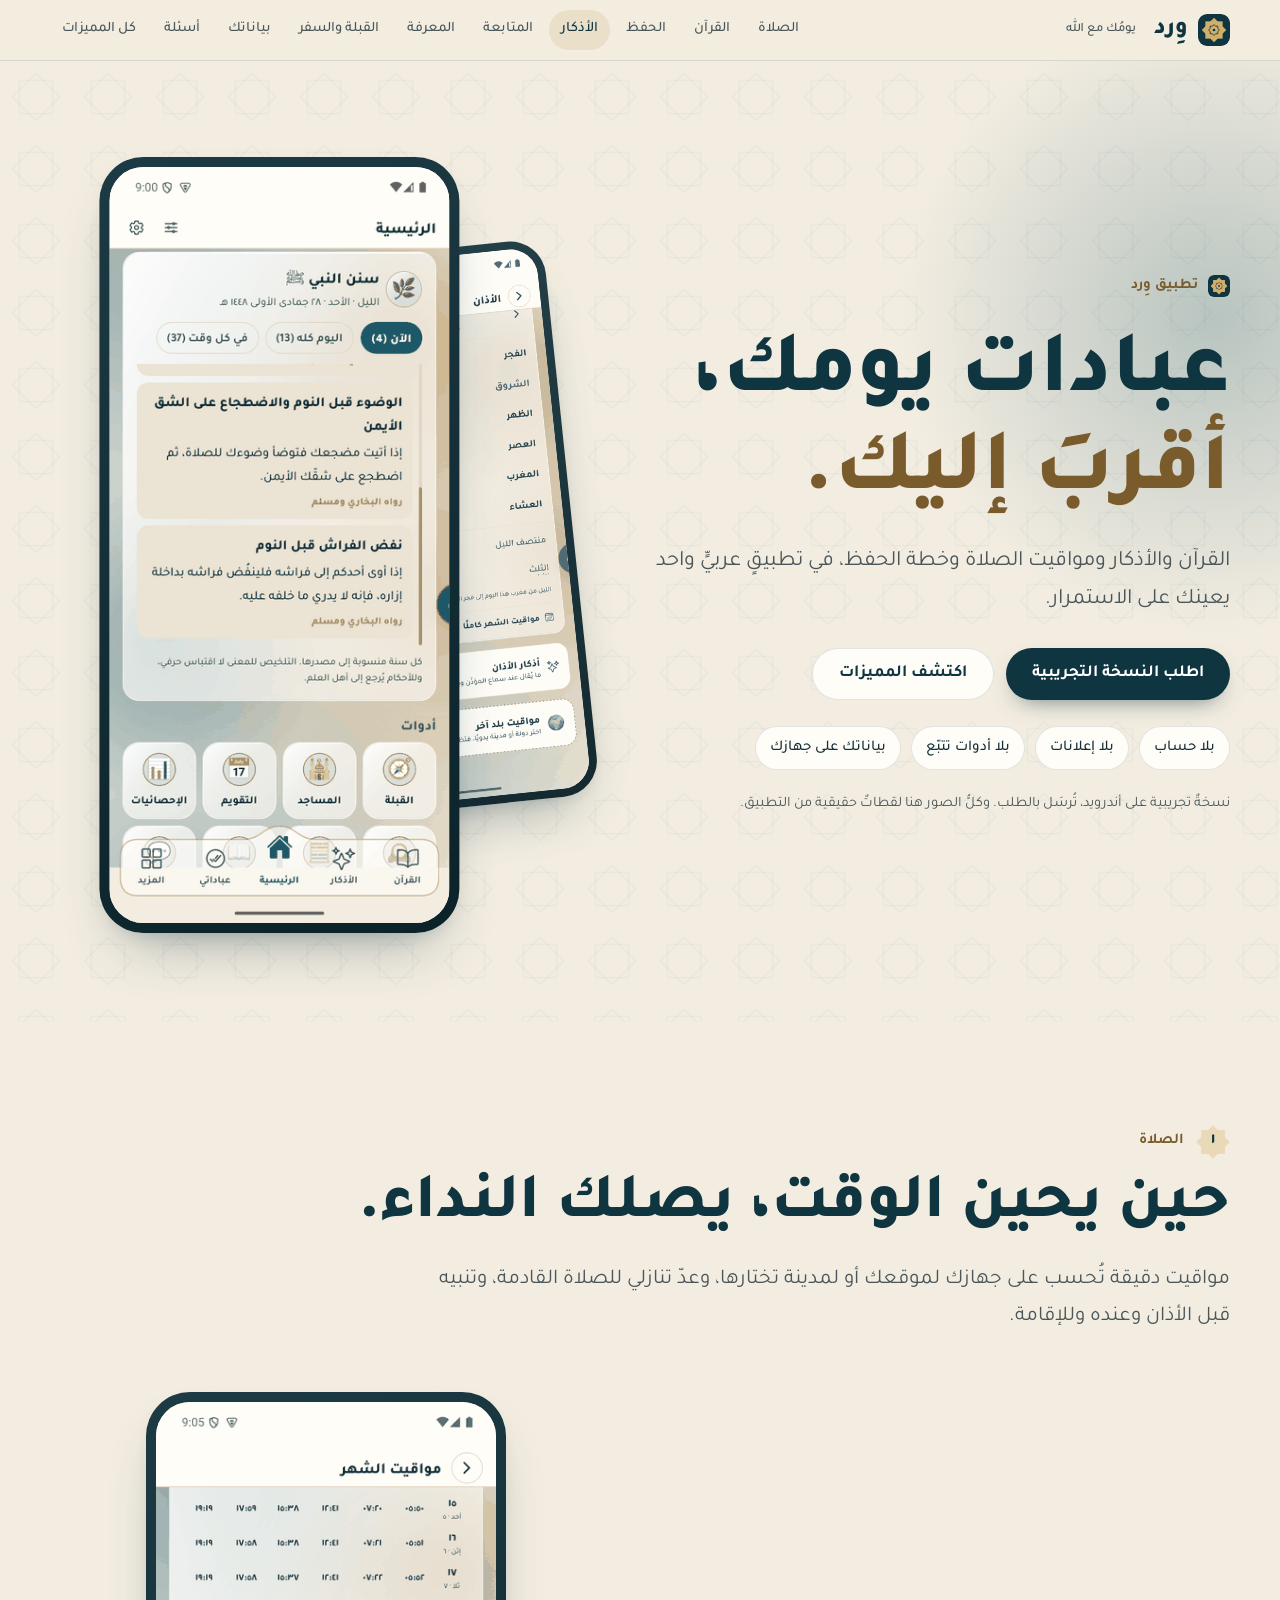
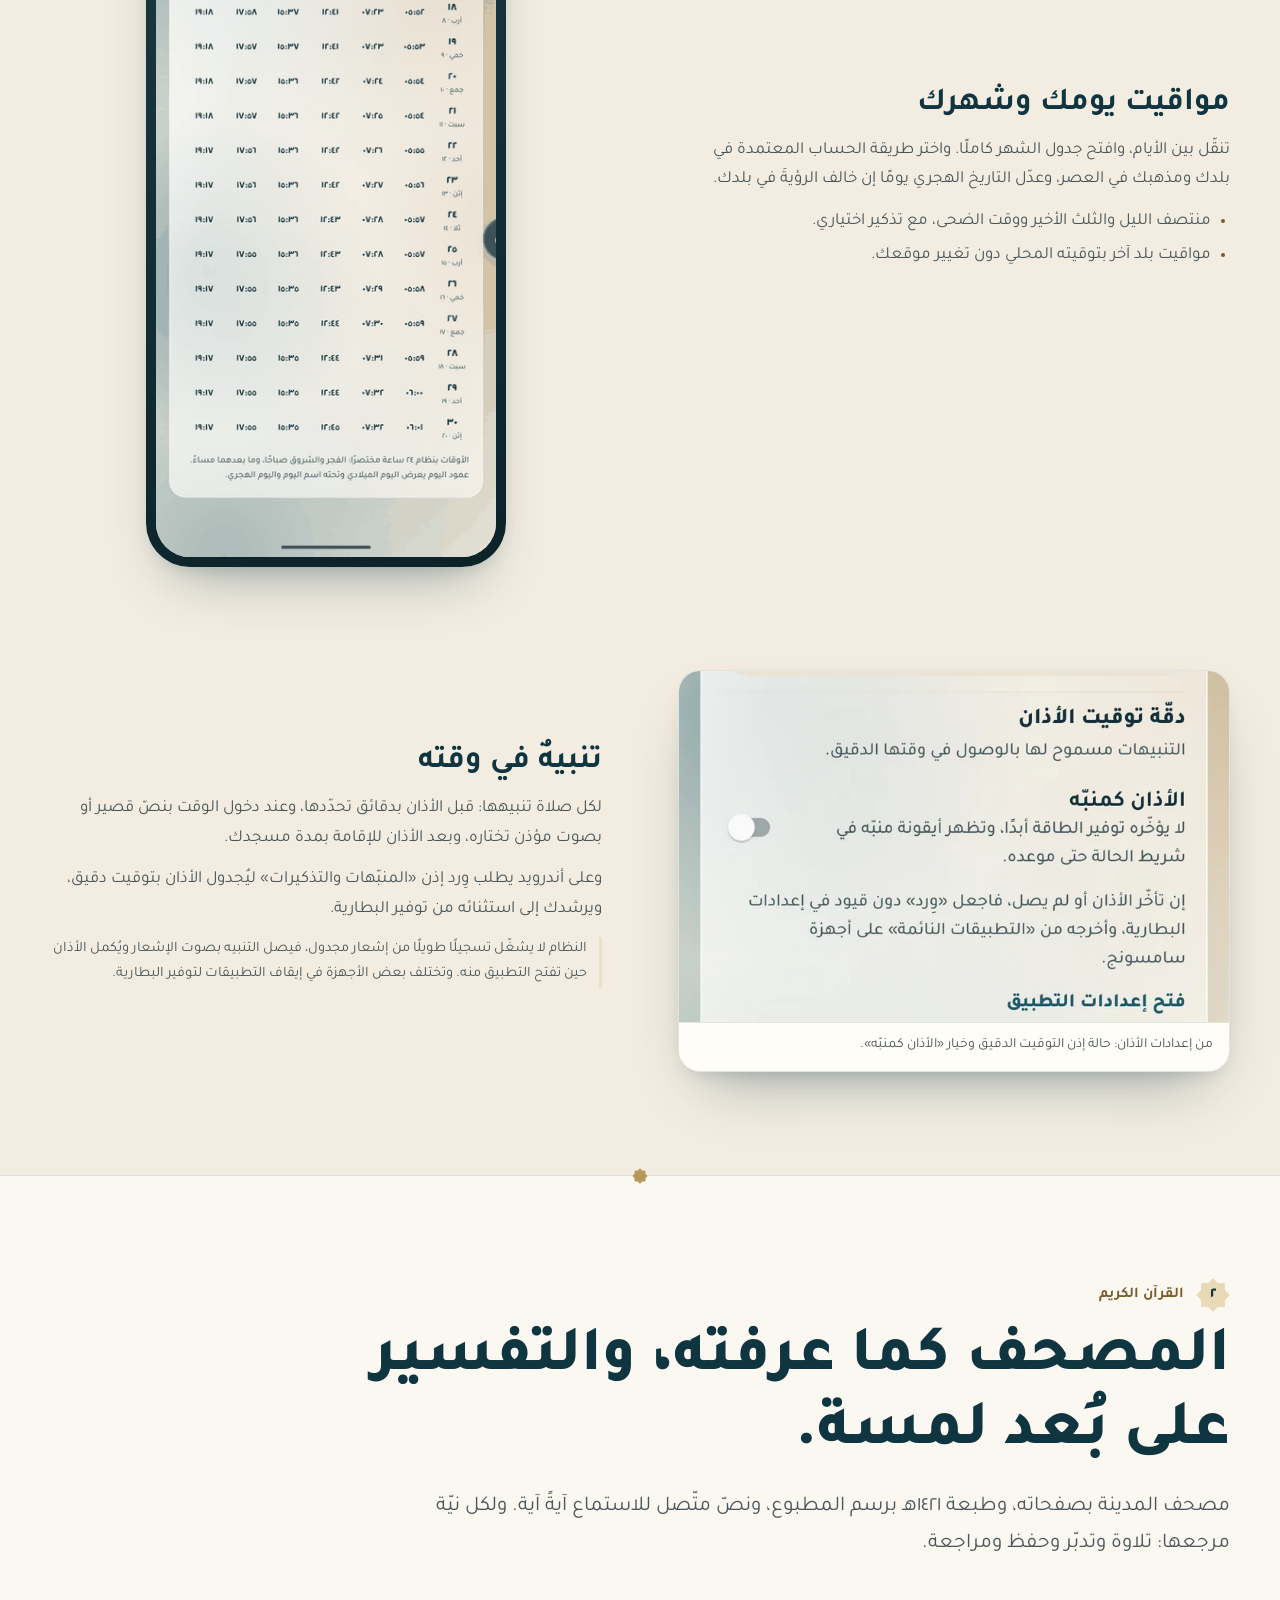
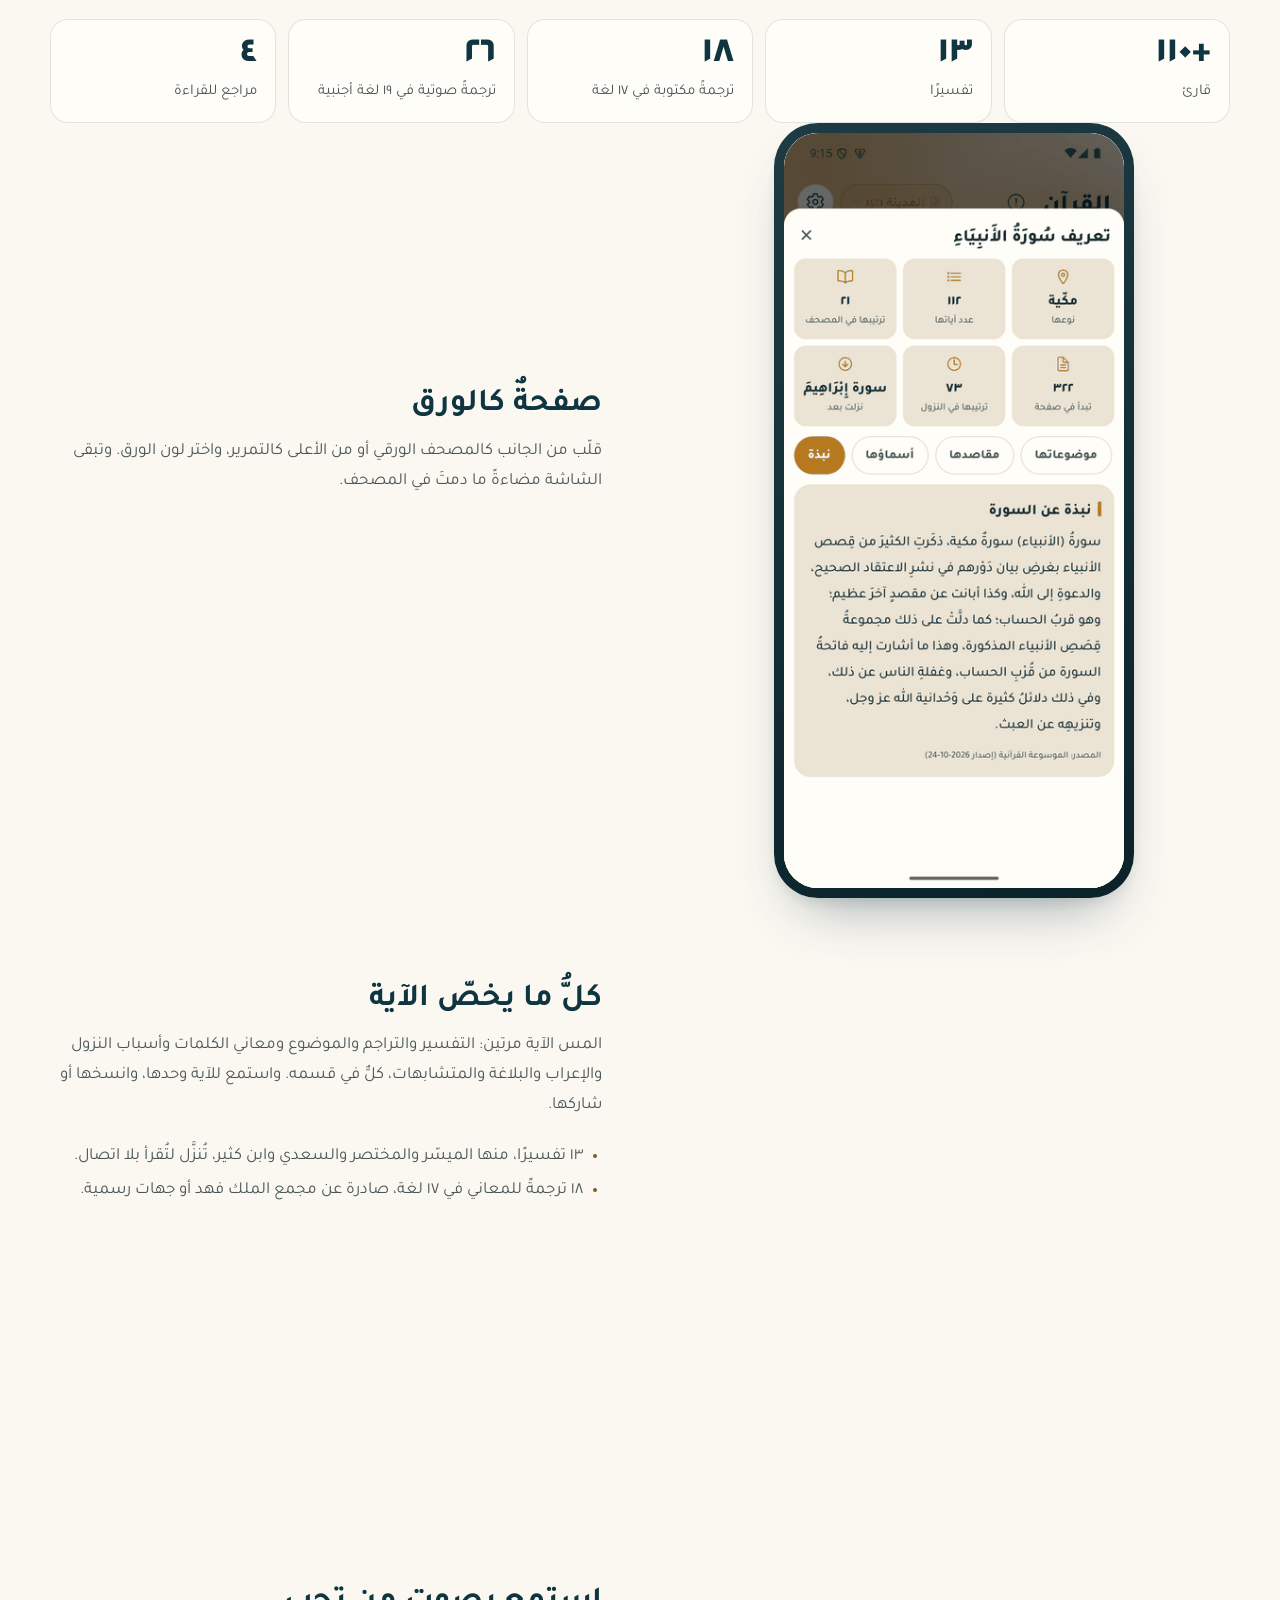
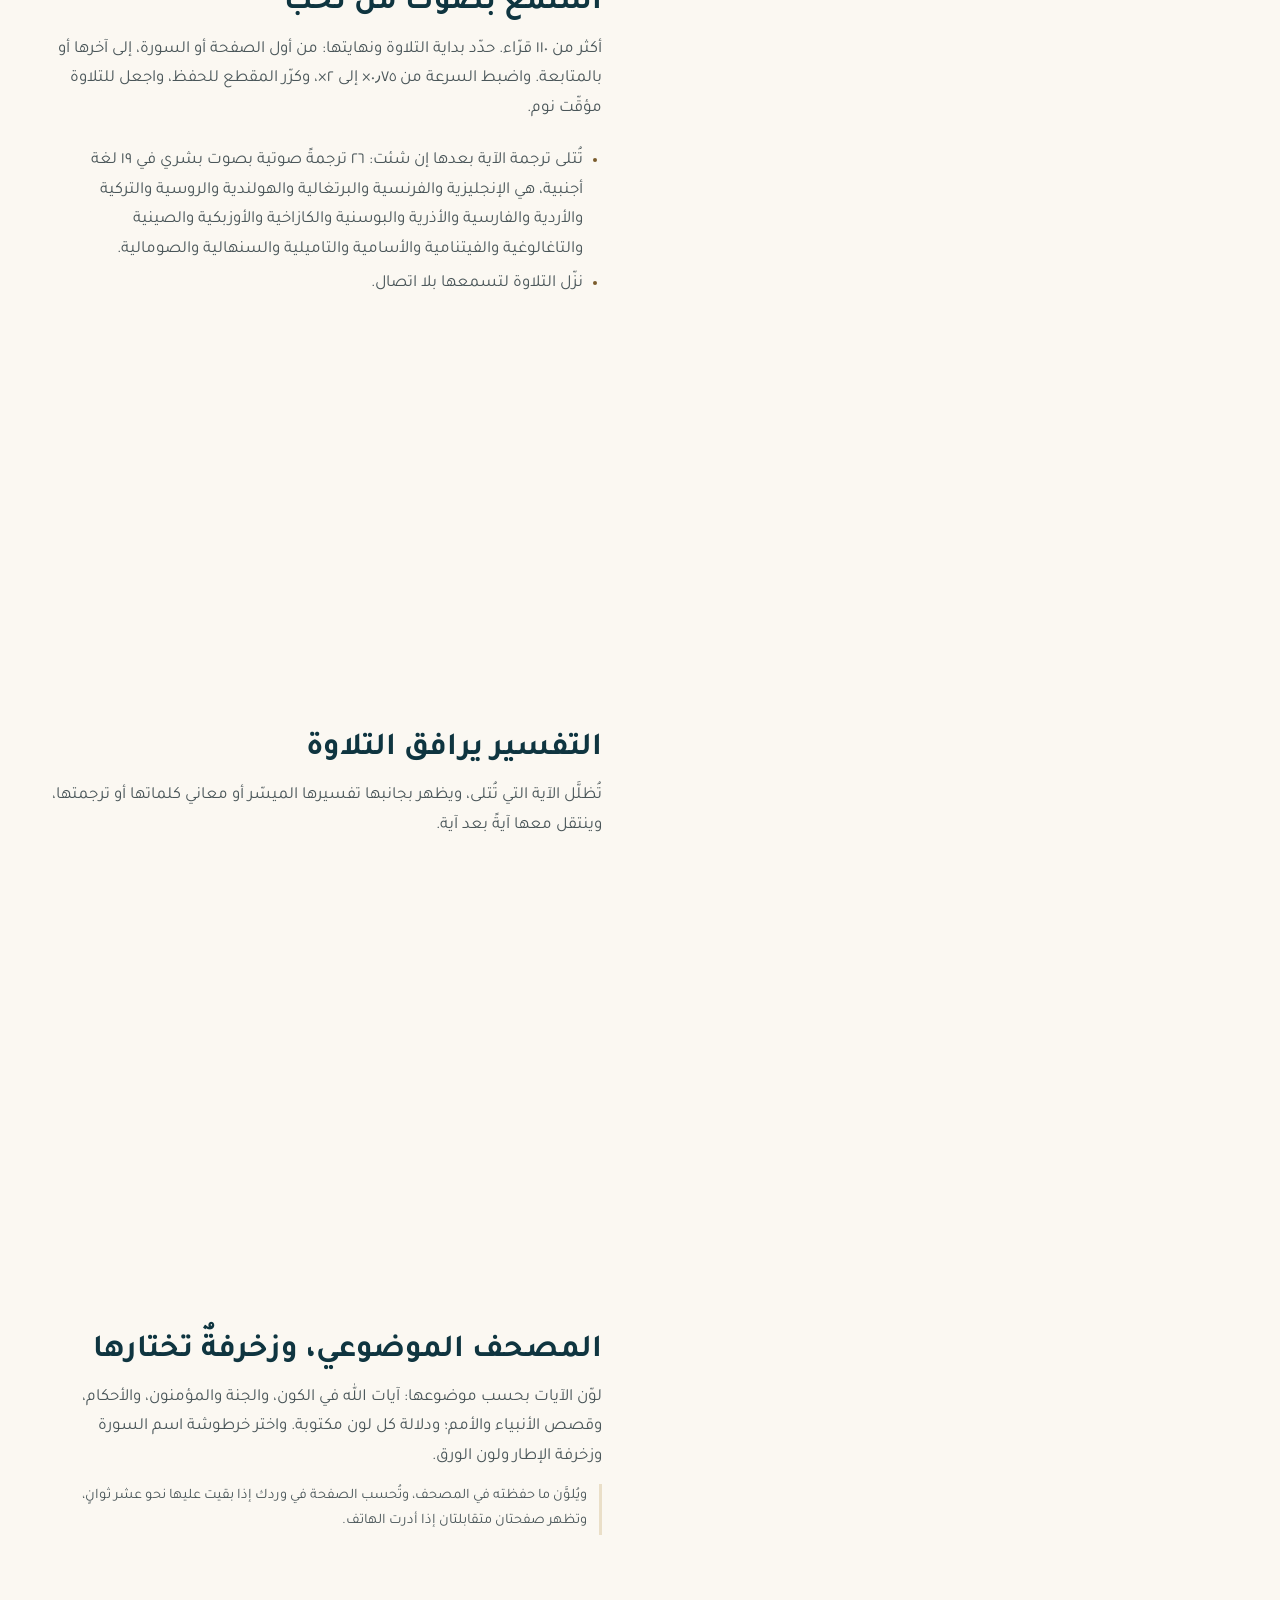
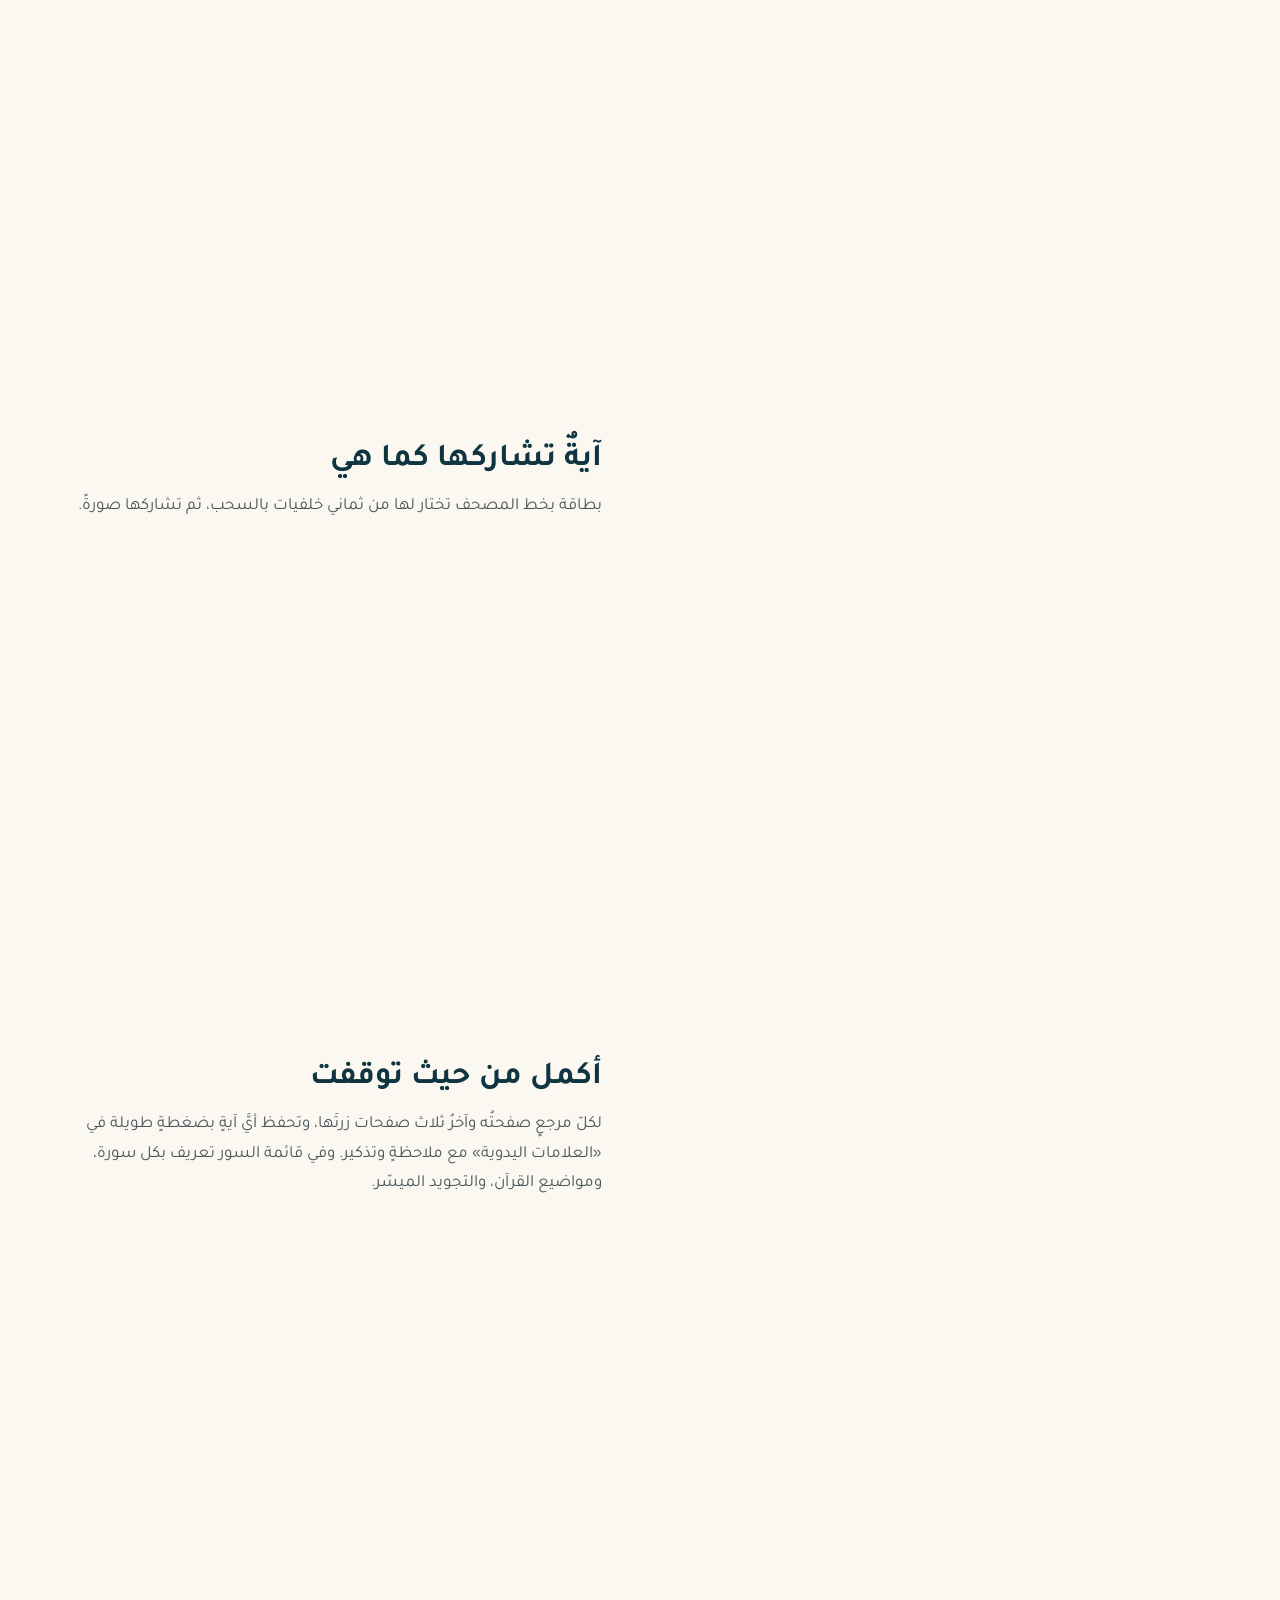
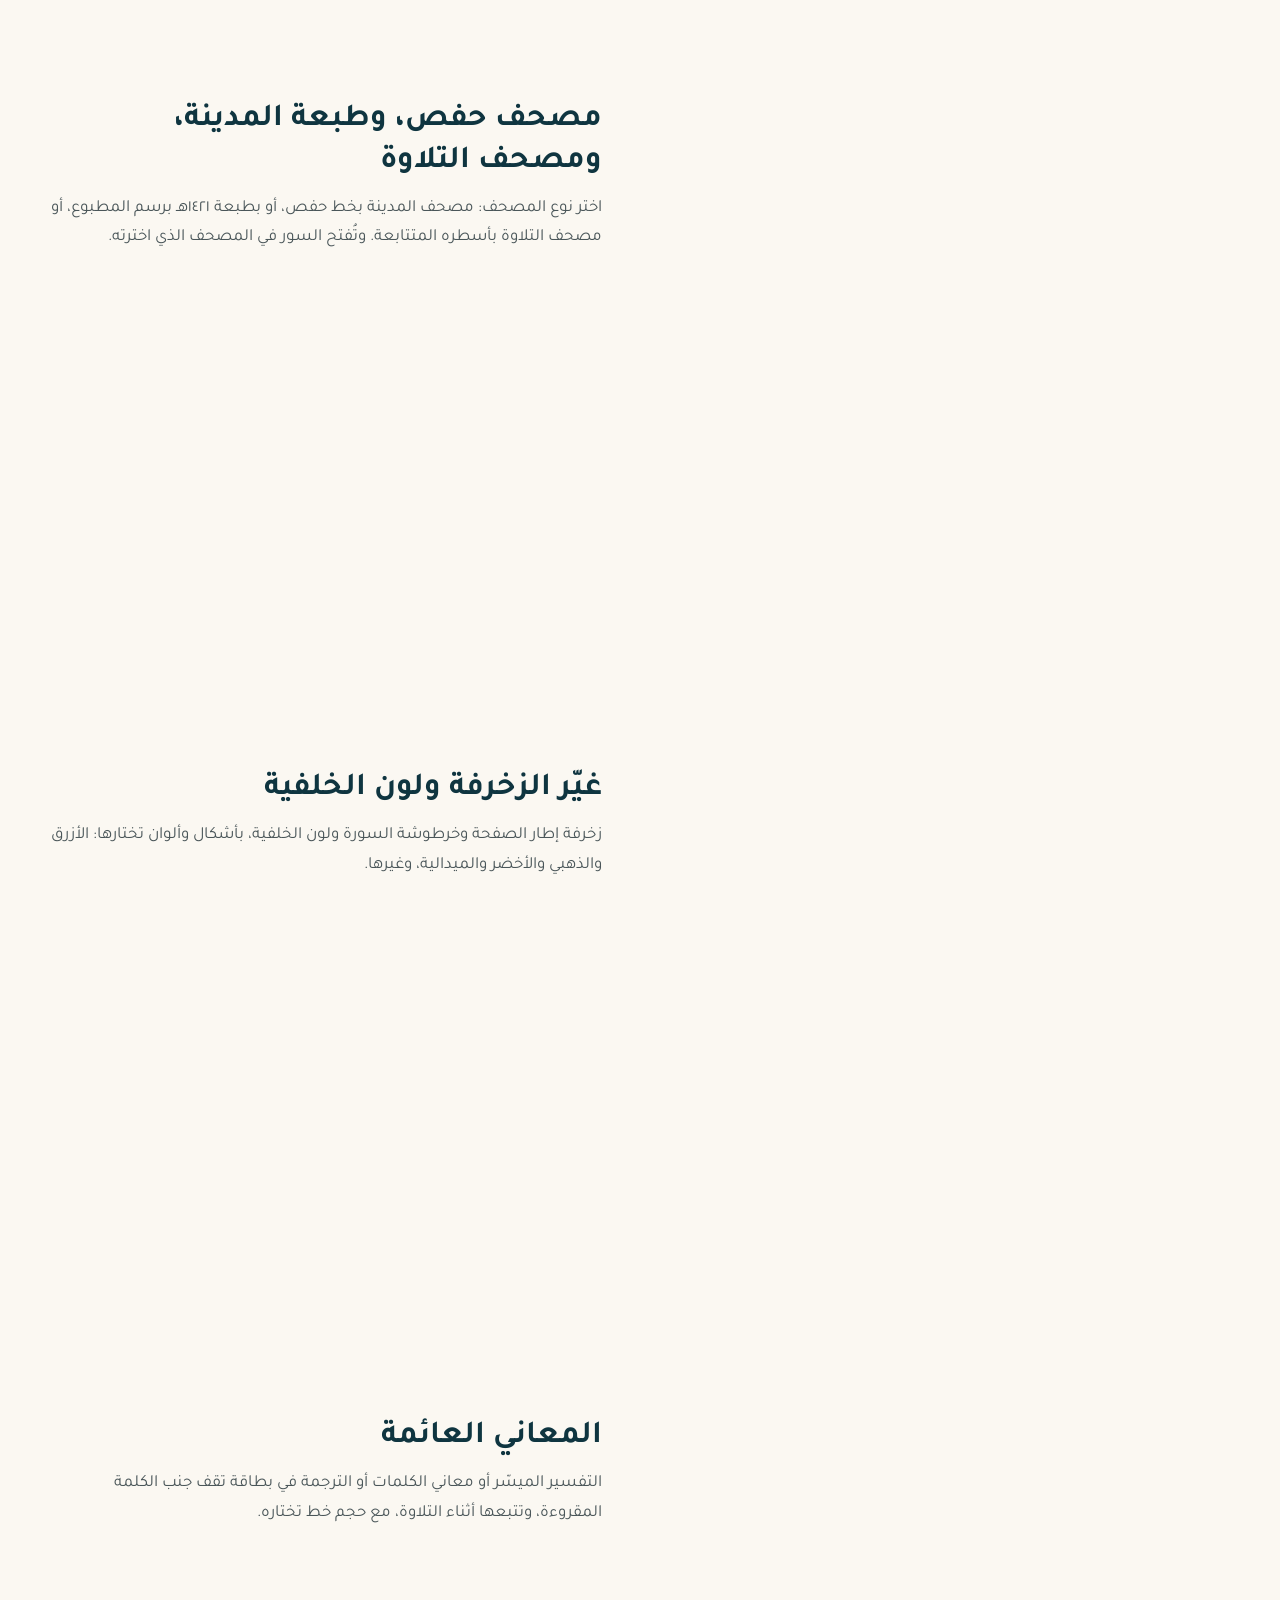
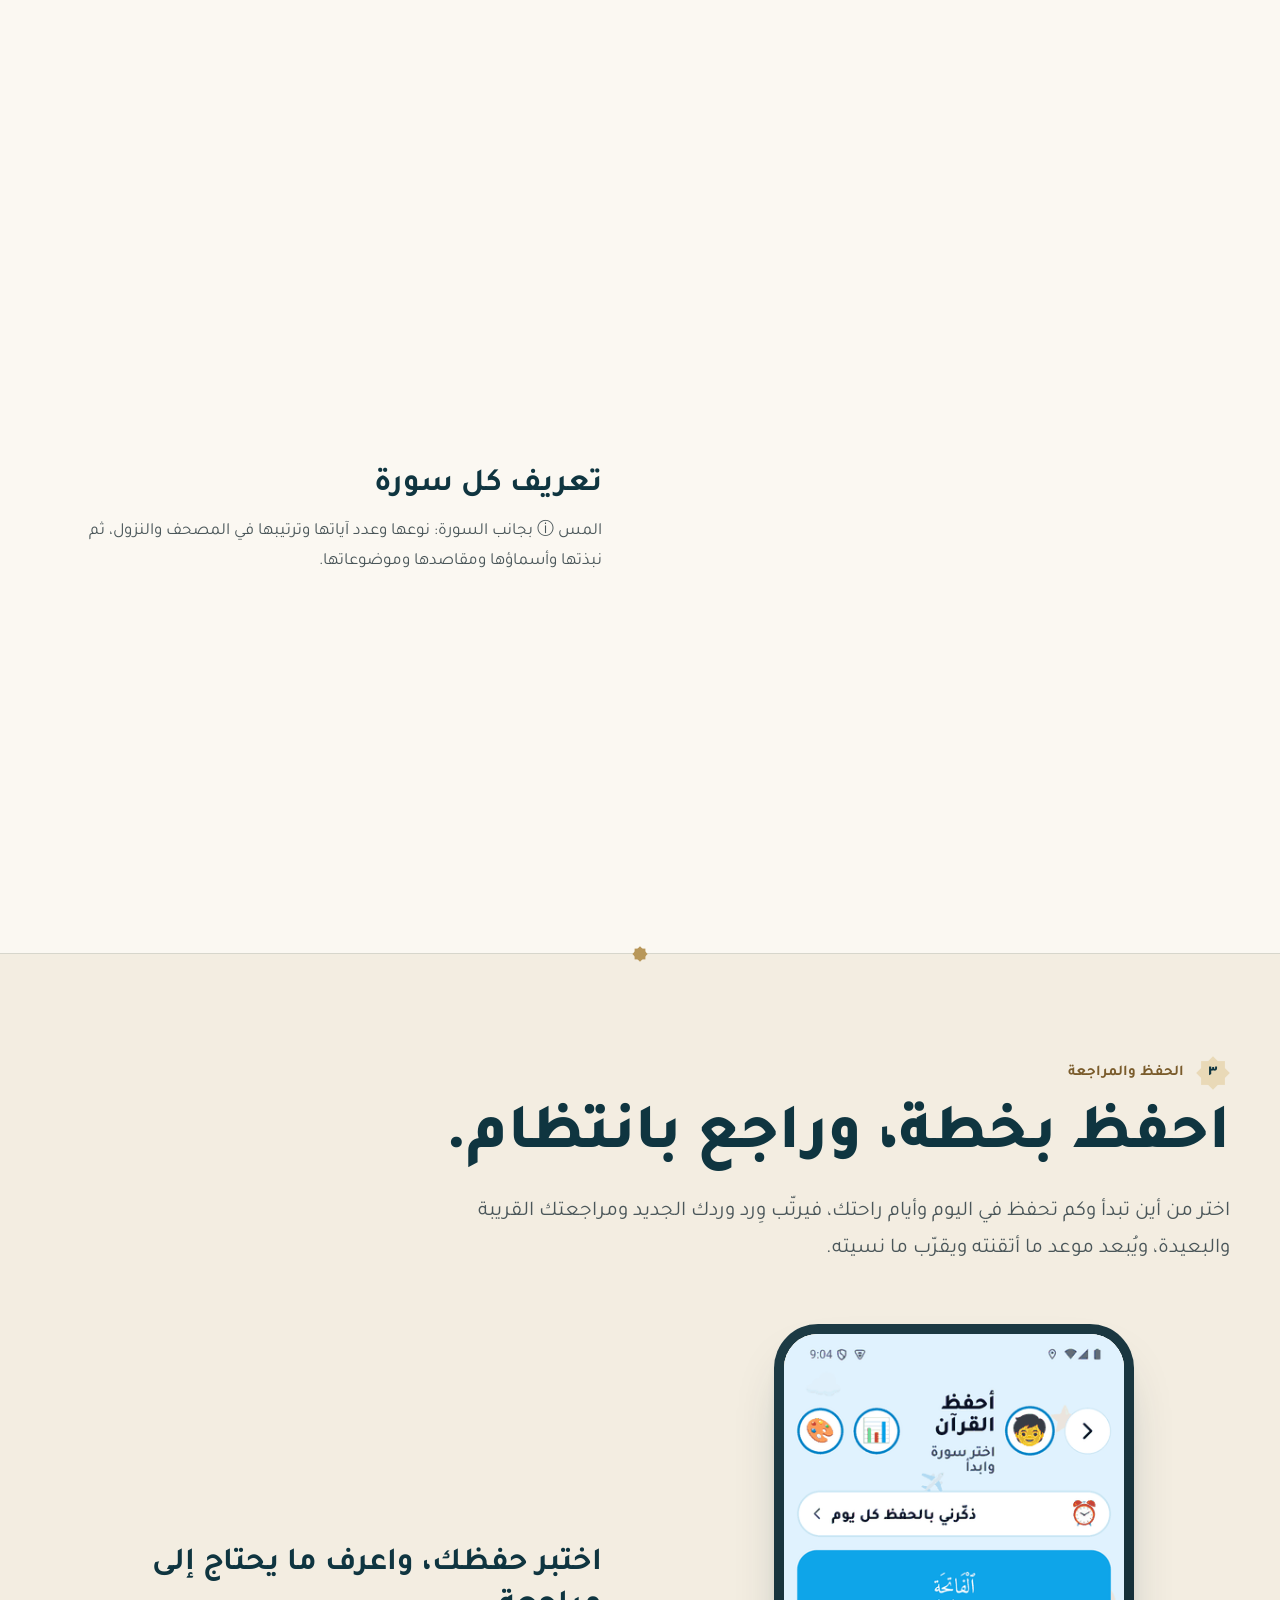
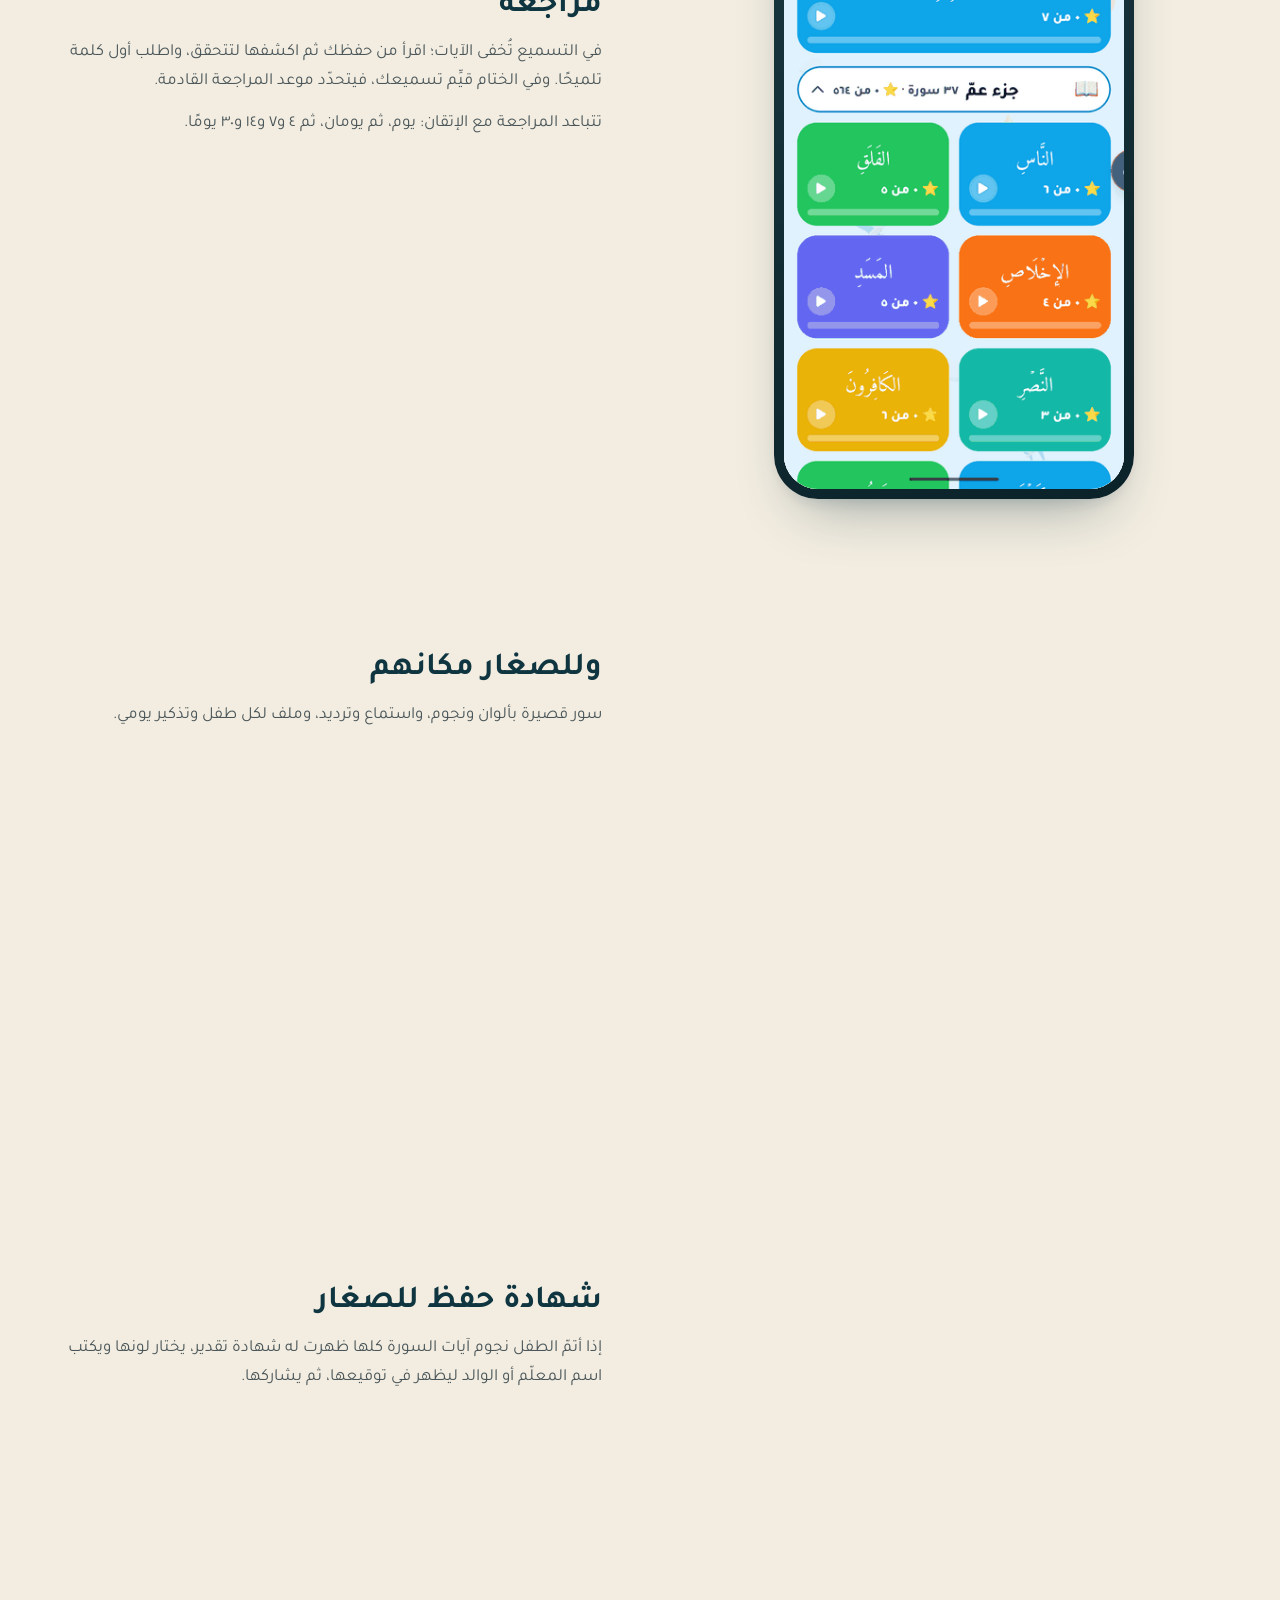
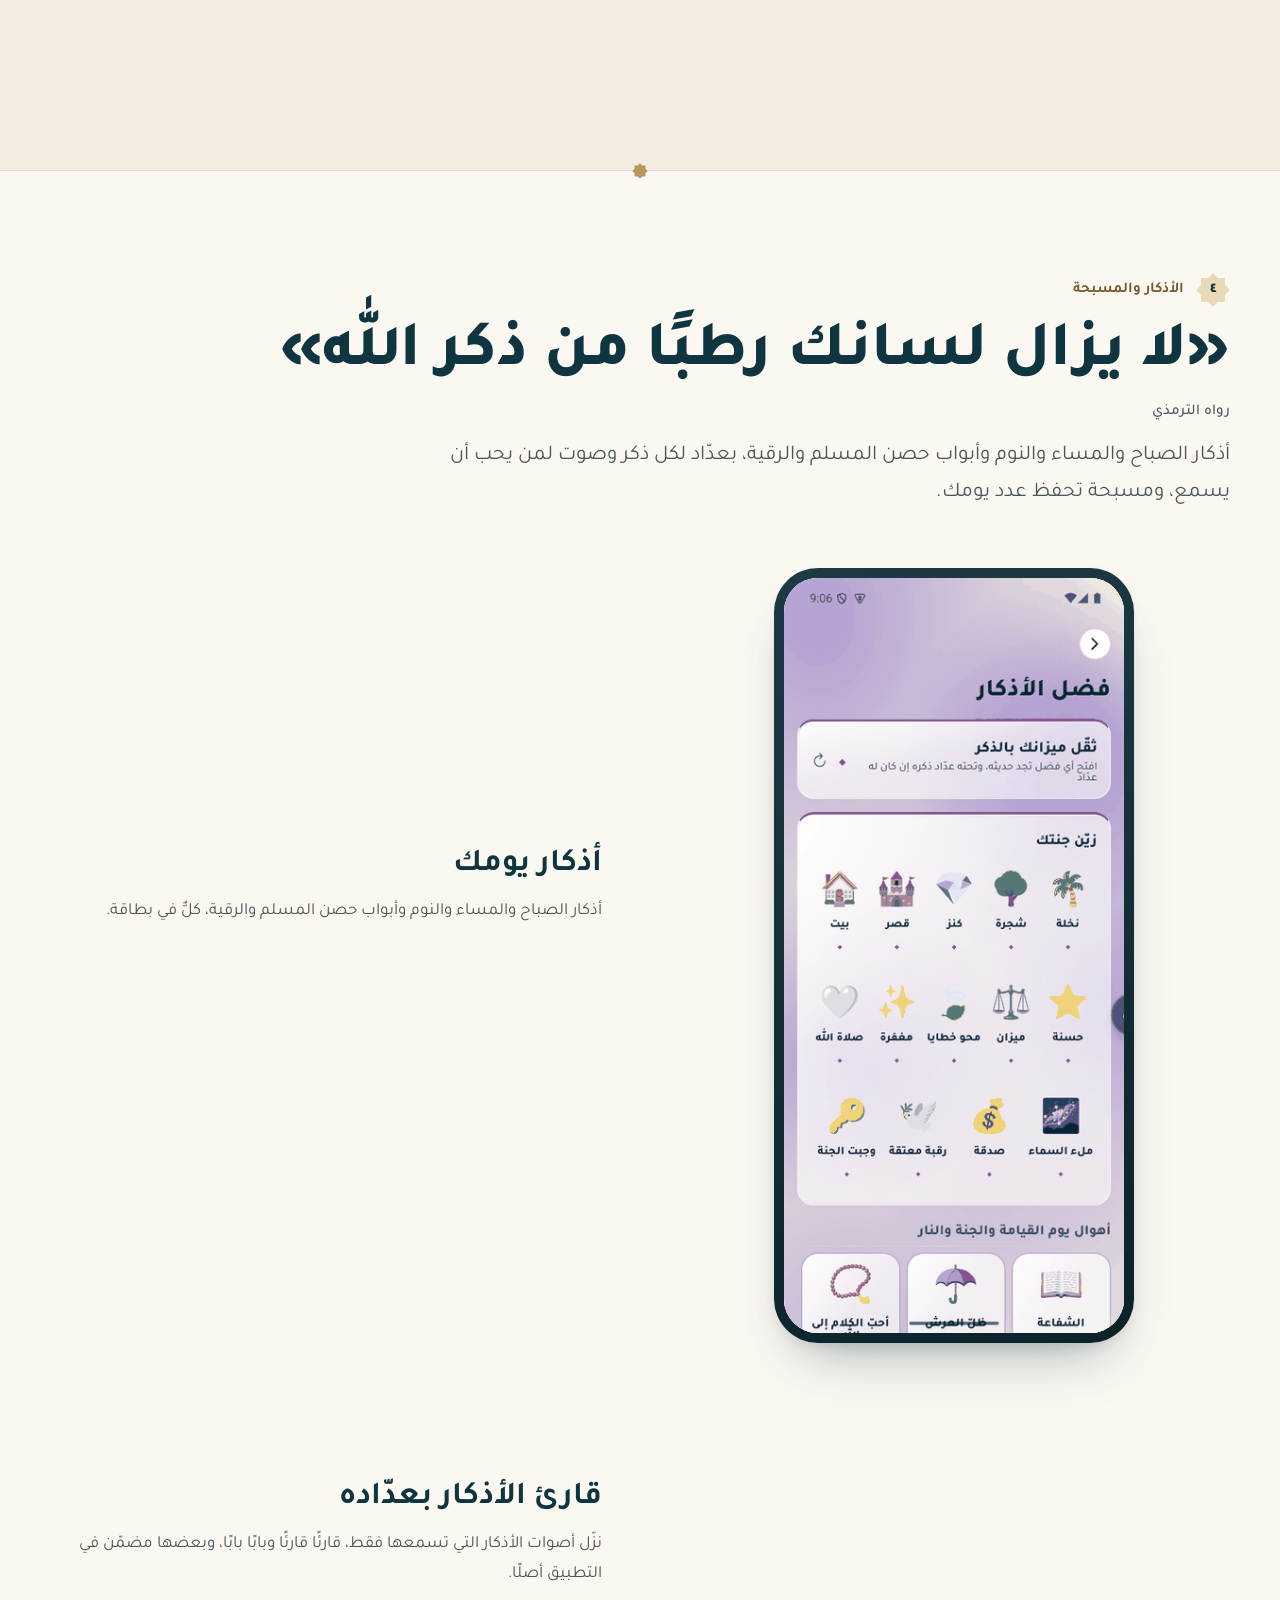
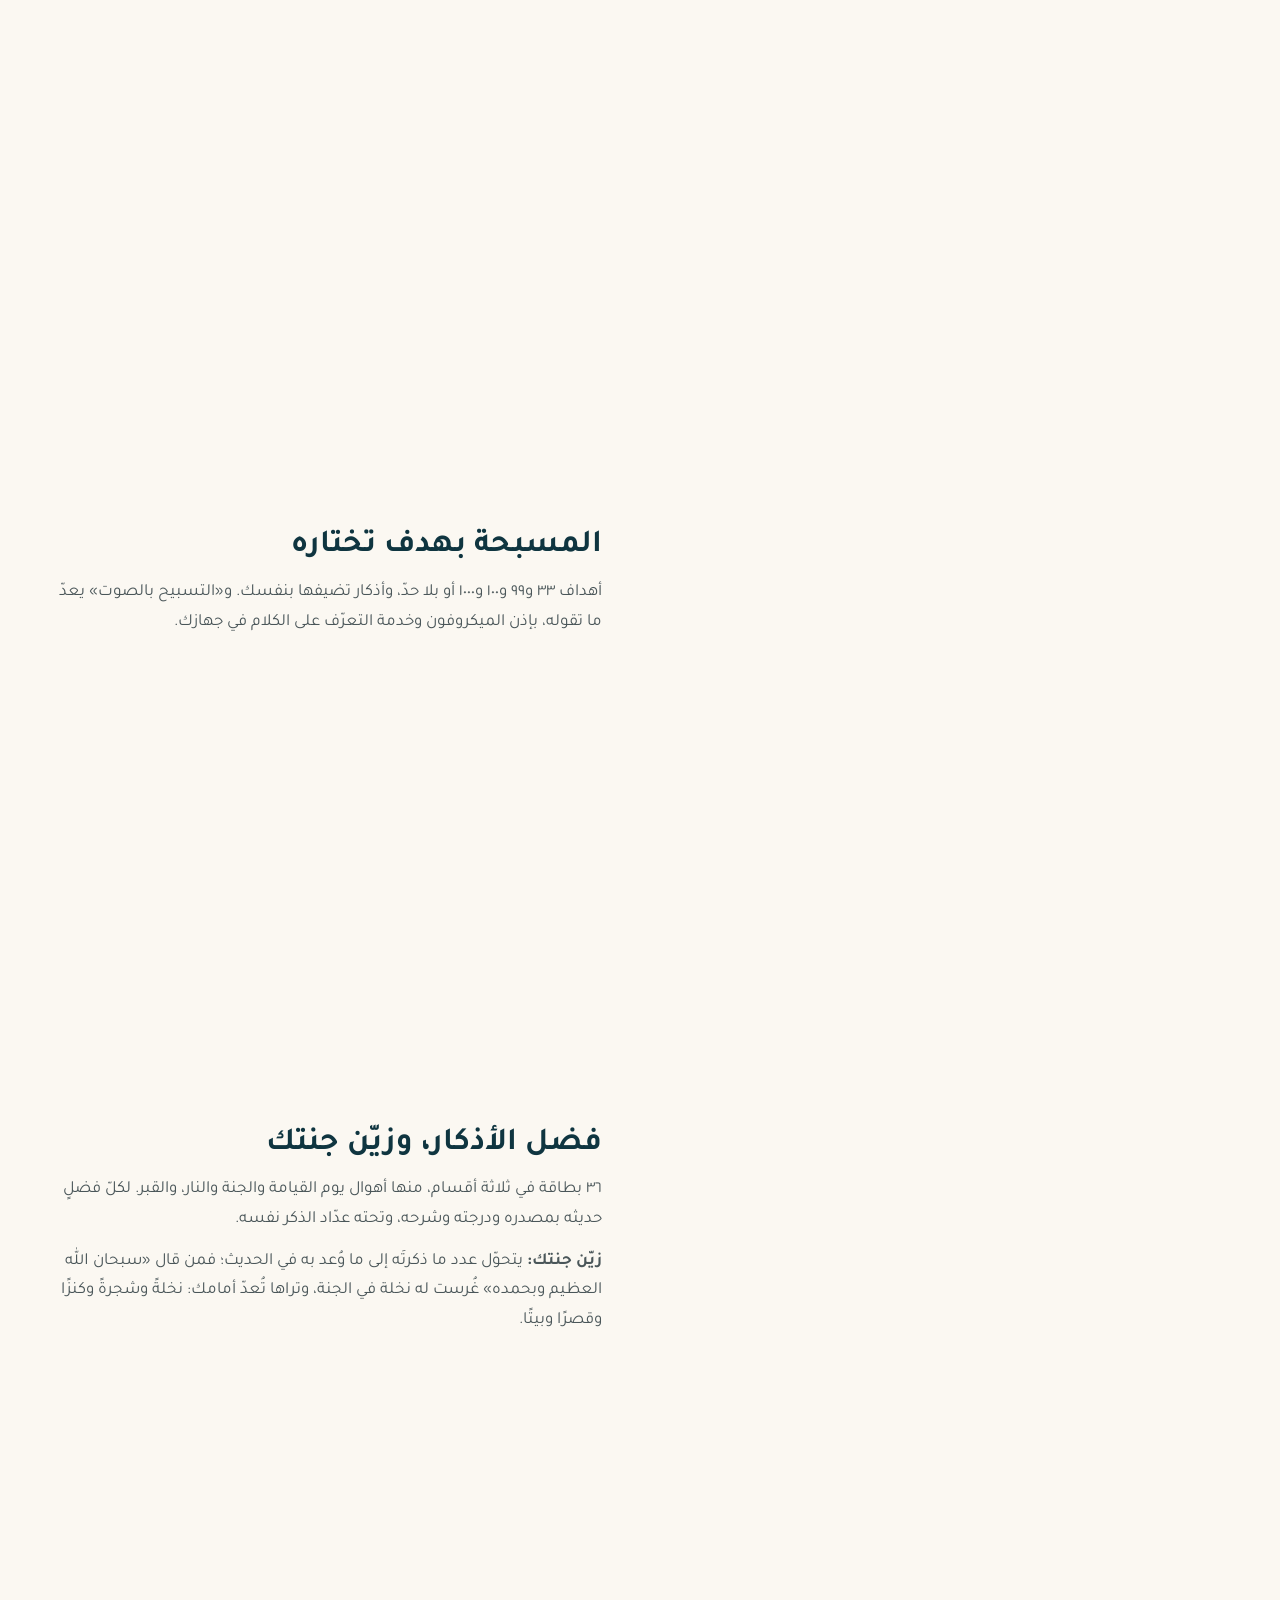
==== commit 6ac019de: "عرض الأقسام بهاتف ثابت تتبدّل شاشته مع الخطوات، وتفسير غامق مقروء، ومصحف حفص في الوضع الليلي Co-Auth" ====
--- a/docs/index.html
+++ b/docs/index.html
@@ -118,10 +118,14 @@
           <img src="assets/gif/mushaf.gif" width="360" height="800" alt="" loading="lazy" decoding="async" class="on" data-step="mushaf">
           <img src="assets/img/ayah-540.webp" srcset="assets/img/ayah-540.webp 540w, assets/img/ayah-1080.webp 1080w" sizes="(max-width: 560px) 70vw, (max-width: 900px) 300px, 360px" width="540" height="1200" alt="" loading="lazy" decoding="async" data-step="ayah">
           <img src="assets/gif/mushaf-play.gif" width="360" height="800" alt="" loading="lazy" decoding="async" data-step="recite">
-          <img src="assets/img/mushaf-playing-540.webp" srcset="assets/img/mushaf-playing-540.webp 540w, assets/img/mushaf-playing-1080.webp 1080w" sizes="(max-width: 560px) 70vw, (max-width: 900px) 300px, 360px" width="540" height="1200" alt="" loading="lazy" decoding="async" data-step="follow">
+          <img src="assets/gif/mushaf-playing.gif" width="360" height="800" alt="" loading="lazy" decoding="async" data-step="follow">
           <img src="assets/gif/mushaf-topics.gif" width="360" height="800" alt="" loading="lazy" decoding="async" data-step="topics">
           <img src="assets/img/ayah-image-540.webp" srcset="assets/img/ayah-image-540.webp 540w, assets/img/ayah-image-1080.webp 1080w" sizes="(max-width: 560px) 70vw, (max-width: 900px) 300px, 360px" width="540" height="1200" alt="" loading="lazy" decoding="async" data-step="share">
           <img src="assets/gif/quran.gif" width="360" height="800" alt="" loading="lazy" decoding="async" data-step="modes">
+          <img src="assets/gif/mushaf-kinds.gif" width="360" height="800" alt="" loading="lazy" decoding="async" data-step="kinds">
+          <img src="assets/gif/mushaf-decor.gif" width="360" height="800" alt="" loading="lazy" decoding="async" data-step="decor">
+          <img src="assets/gif/mushaf-meanings.gif" width="360" height="800" alt="" loading="lazy" decoding="async" data-step="meanings">
+          <img src="assets/gif/surah-info.gif" width="360" height="800" alt="" loading="lazy" decoding="async" data-step="surahinfo">
         </div>
       </div>
       <div class="steps">
@@ -151,7 +155,7 @@
         <div class="step point" data-step="follow">
           <h3>التفسير يرافق التلاوة</h3>
           <p>تُظلَّل الآية التي تُتلى، ويظهر بجانبها تفسيرها الميسّر أو معاني كلماتها أو ترجمتها، وينتقل معها آيةً بعد آية.</p>
-          <div class="inline-shot phone"><img src="assets/img/mushaf-playing-540.webp" srcset="assets/img/mushaf-playing-540.webp 540w, assets/img/mushaf-playing-1080.webp 1080w" sizes="(max-width: 560px) 70vw, (max-width: 900px) 300px, 360px" width="540" height="1200" alt="المصحف أثناء التلاوة: الآية السادسة من سورة البقرة مظلّلة، وفوقها مربّع «التفسير الميسّر» بمعناها." loading="lazy" decoding="async"></div>
+          <div class="inline-shot phone"><img src="assets/gif/mushaf-playing.gif" width="360" height="800" alt="المصحف أثناء التلاوة: الآية السادسة من سورة البقرة مظلّلة، وفوقها مربّع «التفسير الميسّر» بمعناها." loading="lazy" decoding="async"></div>
         </div>
         <div class="step point" data-step="topics">
           <h3>المصحف الموضوعي، وزخرفةٌ تختارها</h3>
@@ -169,16 +173,27 @@
           <p>لكلّ مرجعٍ صفحتُه وآخرُ ثلاث صفحات زرتَها، وتحفظ أيَّ آيةٍ بضغطةٍ طويلة في «العلامات اليدوية» مع ملاحظةٍ وتذكير. وفي قائمة السور تعريف بكل سورة، ومواضيع القرآن، والتجويد الميسّر.</p>
           <div class="inline-shot phone"><img src="assets/gif/quran.gif" width="360" height="800" alt="تبويب القرآن: زر «ابدأ القراءة» ومواضيع القرآن والتجويد الميسّر وتحفيظ الأطفال والحفظ والمراجعة، وقائمة السور." loading="lazy" decoding="async"></div>
         </div>
-      </div>
-    </div>
-    <div class="gallery">
-      <figure class="reveal"><div class="phone sm"><img src="assets/img/mushaf-tools-540.webp" srcset="assets/img/mushaf-tools-540.webp 540w, assets/img/mushaf-tools-1080.webp 1080w" sizes="(max-width: 560px) 70vw, (max-width: 900px) 300px, 360px" width="540" height="1200" alt="شريط أدوات المصحف أسفل الصفحة: الإعدادات والمعاني والزخرفة والمواضيع وتشغيل." loading="lazy" decoding="async"></div><figcaption>أدوات المصحف في شريط واحد</figcaption></figure>
-      <figure class="reveal"><div class="phone sm"><img src="assets/gif/mushaf-meanings.gif" width="360" height="800" alt="قائمة المعاني العائمة: التفسير الميسّر ومعاني الكلمات والترجمة وحجم الخط." loading="lazy" decoding="async"></div><figcaption>المعاني العائمة</figcaption></figure>
-      <figure class="reveal"><div class="phone sm"><img src="assets/gif/mushaf-zakhrafa.gif" width="360" height="800" alt="لوحة الزخرفة: خرطوشة السورة وزخرفة الصفحة ولون الخلفية." loading="lazy" decoding="async"></div><figcaption>الزخرفة والخلفية</figcaption></figure>
-      <figure class="reveal"><div class="phone sm"><img src="assets/gif/mushaf-kinds.gif" width="360" height="800" alt="اختيار نوع المصحف: مصحف المدينة بخط حفص، أو بطبعة ١٤٢١هـ، أو مصحف التلاوة بأسطره المتتابعة." loading="lazy" decoding="async"></div><figcaption>أنواع المصاحف</figcaption></figure>
-      <figure class="reveal"><div class="phone sm"><img src="assets/gif/mushaf-decor.gif" width="360" height="800" alt="تبديل زخرفة الصفحة وخرطوشة السورة ولون الخلفية: الإطار الأزرق، ثم الذهبي، ثم الأخضر، وخرطوشة الميدالية." loading="lazy" decoding="async"></div><figcaption>غيّر الزخرفة ولون الخلفية</figcaption></figure>
-      <figure class="reveal"><div class="phone sm"><img src="assets/gif/themes.gif" width="360" height="800" alt="تبديل مظهر التطبيق بين ألوان النهار والليل من الإعدادات." loading="lazy" decoding="async"></div><figcaption>ألوان التطبيق من الإعدادات</figcaption></figure>
-      <figure class="reveal"><div class="phone sm"><img src="assets/gif/surah-info.gif" width="360" height="800" alt="تعريف سورة الأنبياء: نوعها وعدد آياتها وترتيبها، ثم نبذتها وأسماؤها ومقاصدها وموضوعاتها." loading="lazy" decoding="async"></div><figcaption>تعريف كل سورة ومقاصدها</figcaption></figure>
+        <div class="step point" data-step="kinds">
+          <h3>مصحف حفص، وطبعة المدينة، ومصحف التلاوة</h3>
+          <p>اختر نوع المصحف: مصحف المدينة بخط حفص، أو بطبعة ١٤٢١هـ برسم المطبوع، أو مصحف التلاوة بأسطره المتتابعة. وتُفتح السور في المصحف الذي اخترته.</p>
+          <div class="inline-shot phone"><img src="assets/gif/mushaf-kinds.gif" width="360" height="800" alt="اختيار نوع المصحف." loading="lazy" decoding="async"></div>
+        </div>
+        <div class="step point" data-step="decor">
+          <h3>غيّر الزخرفة ولون الخلفية</h3>
+          <p>زخرفة إطار الصفحة وخرطوشة السورة ولون الخلفية، بأشكال وألوان تختارها: الأزرق والذهبي والأخضر والميدالية، وغيرها.</p>
+          <div class="inline-shot phone"><img src="assets/gif/mushaf-decor.gif" width="360" height="800" alt="تبديل زخرفة الصفحة وخرطوشة السورة ولون الخلفية." loading="lazy" decoding="async"></div>
+        </div>
+        <div class="step point" data-step="meanings">
+          <h3>المعاني العائمة</h3>
+          <p>التفسير الميسّر أو معاني الكلمات أو الترجمة في بطاقة تقف جنب الكلمة المقروءة، وتتبعها أثناء التلاوة، مع حجم خط تختاره.</p>
+          <div class="inline-shot phone"><img src="assets/gif/mushaf-meanings.gif" width="360" height="800" alt="المعاني العائمة: التفسير الميسّر ومعاني الكلمات والترجمة." loading="lazy" decoding="async"></div>
+        </div>
+        <div class="step point" data-step="surahinfo">
+          <h3>تعريف كل سورة</h3>
+          <p>المس ⓘ بجانب السورة: نوعها وعدد آياتها وترتيبها في المصحف والنزول، ثم نبذتها وأسماؤها ومقاصدها وموضوعاتها.</p>
+          <div class="inline-shot phone"><img src="assets/gif/surah-info.gif" width="360" height="800" alt="تعريف سورة الأنبياء: نوعها وعدد آياتها وترتيبها، ثم نبذتها وأسماؤها ومقاصدها وموضوعاتها." loading="lazy" decoding="async"></div>
+        </div>
+      </div>
     </div>
   </div>
 </section>
@@ -188,21 +203,32 @@
     <p class="kicker reveal"><span class="num">٣</span>الحفظ والمراجعة</p>
     <h2 id="hifz-title" class="reveal">احفظ بخطة، وراجع بانتظام.</h2>
     <p class="intro reveal">اختر من أين تبدأ وكم تحفظ في اليوم وأيام راحتك، فيرتّب وِرد وردك الجديد ومراجعتك القريبة والبعيدة، ويُبعد موعد ما أتقنته ويقرّب ما نسيته.</p>
-    <div class="split">
-      <div class="point reveal">
-        <h3>اختبر حفظك، واعرف ما يحتاج إلى مراجعة</h3>
-        <p>في التسميع تُخفى الآيات؛ اقرأ من حفظك ثم اكشفها لتتحقق، واطلب أول كلمة تلميحًا. وفي الختام قيِّم تسميعك، فيتحدّد موعد المراجعة القادمة.</p>
-        <p class="note">تتباعد المراجعة مع الإتقان: يوم، ثم يومان، ثم ٤ و٧ و١٤ و٣٠ يومًا.</p>
-      </div>
-      <div class="reveal"><div class="phone"><img src="assets/gif/hifz-plan.gif" width="360" height="800" alt="شاشة خطة الحفظ: اختيار سورة البداية والآية، وكمية الحفظ اليومية، وبطاقة المدة المتبقية للإتمام وزر «ابدأ الخطة»." loading="lazy" decoding="async"></div></div>
-    </div>
-    <div class="split flip">
-      <div class="point reveal">
-        <h3>وللصغار مكانهم</h3>
-        <p>سور قصيرة بألوان ونجوم، واستماع وترديد، وملف لكل طفل وتذكير يومي.</p>
-      </div>
-      <div class="reveal"><div class="phone sm"><img src="assets/gif/kids.gif" width="360" height="800" alt="شاشة تحفيظ الأطفال: بطاقات ملوّنة لسور الفاتحة والناس والفلق والإخلاص والمسد والنصر بنجوم التقدّم." loading="lazy" decoding="async"></div></div>
-      <div class="reveal"><div class="phone sm"><img src="assets/gif/kids-certificate.gif" width="360" height="800" alt="شهادة تقدير تظهر بعد حفظ الطفل سورة الإخلاص، مع اختيار لون الشهادة وزر المشاركة." loading="lazy" decoding="async"></div></div>
+    <div class="scrolly">
+      <div class="stage" aria-hidden="true">
+        <div class="phone">
+          <img src="assets/gif/hifz-plan.gif" width="360" height="800" alt="" loading="lazy" decoding="async" class="on" data-step="plan">
+          <img src="assets/gif/kids.gif" width="360" height="800" alt="" loading="lazy" decoding="async" data-step="kids">
+          <img src="assets/gif/kids-certificate.gif" width="360" height="800" alt="" loading="lazy" decoding="async" data-step="cert">
+        </div>
+      </div>
+      <div class="steps">
+        <div class="step point" data-step="plan">
+          <h3>اختبر حفظك، واعرف ما يحتاج إلى مراجعة</h3>
+          <p>في التسميع تُخفى الآيات؛ اقرأ من حفظك ثم اكشفها لتتحقق، واطلب أول كلمة تلميحًا. وفي الختام قيِّم تسميعك، فيتحدّد موعد المراجعة القادمة.</p>
+          <p>تتباعد المراجعة مع الإتقان: يوم، ثم يومان، ثم ٤ و٧ و١٤ و٣٠ يومًا.</p>
+          <div class="inline-shot phone"><img src="assets/gif/hifz-plan.gif" width="360" height="800" alt="شاشة خطة الحفظ: اختيار سورة البداية والآية، وكمية الحفظ اليومية، وبطاقة المدة المتبقية." loading="lazy" decoding="async"></div>
+        </div>
+        <div class="step point" data-step="kids">
+          <h3>وللصغار مكانهم</h3>
+          <p>سور قصيرة بألوان ونجوم، واستماع وترديد، وملف لكل طفل وتذكير يومي.</p>
+          <div class="inline-shot phone"><img src="assets/gif/kids.gif" width="360" height="800" alt="شاشة تحفيظ الأطفال: بطاقات ملوّنة لسور قصيرة بنجوم التقدّم." loading="lazy" decoding="async"></div>
+        </div>
+        <div class="step point" data-step="cert">
+          <h3>شهادة حفظ للصغار</h3>
+          <p>إذا أتمّ الطفل نجوم آيات السورة كلها ظهرت له شهادة تقدير، يختار لونها ويكتب اسم المعلّم أو الوالد ليظهر في توقيعها، ثم يشاركها.</p>
+          <div class="inline-shot phone"><img src="assets/gif/kids-certificate.gif" width="360" height="800" alt="شهادة تقدير تظهر بعد حفظ الطفل سورة الإخلاص، مع اختيار لون الشهادة وزر المشاركة." loading="lazy" decoding="async"></div>
+        </div>
+      </div>
     </div>
   </div>
 </section>
@@ -212,26 +238,38 @@
     <p class="kicker reveal"><span class="num">٤</span>الأذكار والمسبحة</p>
     <h2 id="athkar-title" class="reveal">«لا يزال لسانك رطبًا من ذكر الله»<span class="quote-src">رواه الترمذي</span></h2>
     <p class="intro reveal">أذكار الصباح والمساء والنوم وأبواب حصن المسلم والرقية، بعدّاد لكل ذكر وصوت لمن يحب أن يسمع، ومسبحة تحفظ عدد يومك.</p>
-    <div class="gallery">
-      <figure class="reveal"><div class="phone sm"><img src="assets/gif/athkar.gif" width="360" height="800" alt="تبويب الأذكار: بطاقة «ذكر وفضله» بالصلاة على النبي، وأذكار الصباح والمساء والدعاء وفضل الأذكار." loading="lazy" decoding="async"></div><figcaption>تبويب الأذكار</figcaption></figure>
-      <figure class="reveal"><div class="phone sm"><img src="assets/gif/morning.gif" width="360" height="800" alt="قارئ أذكار الصباح: الاستعاذة وآية الكرسي بخط كبير، وعدّاد مرة واحدة، وزر «تشغيل كل الأذكار»." loading="lazy" decoding="async"></div><figcaption>قارئ الأذكار بعدّاده</figcaption></figure>
-      <figure class="reveal"><div class="phone sm"><img src="assets/gif/tasbih.gif" width="360" height="800" alt="المسبحة: الذكر «سبحان الله»، والهدف ٣٣، والعداد عند ٢١، وزر «التسبيح بالصوت»." loading="lazy" decoding="async"></div><figcaption>المسبحة بهدف تختاره</figcaption></figure>
-    </div>
-    <div class="split" style="margin-top: clamp(48px, 7vw, 96px)">
-      <div class="point reveal">
-        <h3>اسمع ولو بلا اتصال</h3>
-        <p>نزّل أصوات الأذكار التي تسمعها فقط، قارئًا قارئًا وبابًا بابًا، وبعضها مضمّن في التطبيق أصلًا.</p>
-        <p>وفي المسبحة أهداف ٣٣ و٩٩ و١٠٠ و١٠٠٠ أو بلا حدّ، وأذكار تضيفها بنفسك. و«التسبيح بالصوت» يعدّ ما تقوله، بإذن الميكروفون وخدمة التعرّف على الكلام في جهازك.</p>
-      </div>
-      <figure class="zoom reveal"><img src="assets/img/detail-tasbih-720.webp" srcset="assets/img/detail-tasbih-720.webp 720w" sizes="(max-width: 900px) 92vw, 560px" width="720" height="692" alt="تفصيلة من المسبحة: دائرة العدّ ممتلئة إلى ٢١ من ٣٣ تحت «سبحان الله»." loading="lazy" decoding="async"><figcaption>دائرة العدّ تمتلئ مع كل تسبيحة.</figcaption></figure>
-    </div>
-    <div class="split flip">
-      <div class="point reveal">
-        <h3>فضل الأذكار: اقرأ الحديث، ثم اذكر</h3>
-        <p>٣٦ بطاقة في ثلاثة أقسام، منها أهوال يوم القيامة والجنة والنار، والقبر. لكلّ فضلٍ حديثه بمصدره ودرجته وشرحه، وتحته عدّاد الذكر نفسه.</p>
-        <p><strong>زيّن جنتك:</strong> يتحوّل عدد ما ذكرتَه إلى ما وُعد به في الحديث؛ فمن قال «سبحان الله العظيم وبحمده» غُرست له نخلة في الجنة، وتراها تُعدّ أمامك: نخلةً وشجرةً وكنزًا وقصرًا وبيتًا.</p>
-      </div>
-      <div class="reveal"><div class="phone"><img src="assets/gif/fadl.gif" width="360" height="800" alt="شاشة فضل الأذكار: بطاقة «ثقّل ميزانك بالذكر»، وقسم «زيّن جنتك» بأيقونات النخلة والشجرة والكنز والقصر والبيت والحسنة والميزان، ثم أهوال يوم القيامة." loading="lazy" decoding="async"></div></div>
+    <div class="scrolly">
+      <div class="stage" aria-hidden="true">
+        <div class="phone">
+          <img src="assets/gif/athkar.gif" width="360" height="800" alt="" loading="lazy" decoding="async" class="on" data-step="tab">
+          <img src="assets/gif/morning.gif" width="360" height="800" alt="" loading="lazy" decoding="async" data-step="read">
+          <img src="assets/gif/tasbih.gif" width="360" height="800" alt="" loading="lazy" decoding="async" data-step="tasbih">
+          <img src="assets/gif/fadl.gif" width="360" height="800" alt="" loading="lazy" decoding="async" data-step="fadl">
+        </div>
+      </div>
+      <div class="steps">
+        <div class="step point" data-step="tab">
+          <h3>أذكار يومك</h3>
+          <p>أذكار الصباح والمساء والنوم وأبواب حصن المسلم والرقية، كلٌّ في بطاقة.</p>
+          <div class="inline-shot phone"><img src="assets/gif/athkar.gif" width="360" height="800" alt="تبويب الأذكار: بطاقة «ذكر وفضله»، وأذكار الصباح والمساء والدعاء." loading="lazy" decoding="async"></div>
+        </div>
+        <div class="step point" data-step="read">
+          <h3>قارئ الأذكار بعدّاده</h3>
+          <p>نزّل أصوات الأذكار التي تسمعها فقط، قارئًا قارئًا وبابًا بابًا، وبعضها مضمّن في التطبيق أصلًا.</p>
+          <div class="inline-shot phone"><img src="assets/gif/morning.gif" width="360" height="800" alt="قارئ أذكار الصباح: الاستعاذة وآية الكرسي بخط كبير، وعدّاد، وزر تشغيل كل الأذكار." loading="lazy" decoding="async"></div>
+        </div>
+        <div class="step point" data-step="tasbih">
+          <h3>المسبحة بهدف تختاره</h3>
+          <p>أهداف ٣٣ و٩٩ و١٠٠ و١٠٠٠ أو بلا حدّ، وأذكار تضيفها بنفسك. و«التسبيح بالصوت» يعدّ ما تقوله، بإذن الميكروفون وخدمة التعرّف على الكلام في جهازك.</p>
+          <div class="inline-shot phone"><img src="assets/gif/tasbih.gif" width="360" height="800" alt="المسبحة: الذكر والهدف والعدّاد، وزر التسبيح بالصوت." loading="lazy" decoding="async"></div>
+        </div>
+        <div class="step point" data-step="fadl">
+          <h3>فضل الأذكار، وزيّن جنتك</h3>
+          <p>٣٦ بطاقة في ثلاثة أقسام، منها أهوال يوم القيامة والجنة والنار، والقبر. لكلّ فضلٍ حديثه بمصدره ودرجته وشرحه، وتحته عدّاد الذكر نفسه.</p>
+          <p><strong>زيّن جنتك:</strong> يتحوّل عدد ما ذكرتَه إلى ما وُعد به في الحديث؛ فمن قال «سبحان الله العظيم وبحمده» غُرست له نخلة في الجنة، وتراها تُعدّ أمامك: نخلةً وشجرةً وكنزًا وقصرًا وبيتًا.</p>
+          <div class="inline-shot phone"><img src="assets/gif/fadl.gif" width="360" height="800" alt="شاشة فضل الأذكار: بطاقة «ثقّل ميزانك بالذكر»، وقسم «زيّن جنتك» بأيقونات النخلة والشجرة والكنز والقصر والبيت." loading="lazy" decoding="async"></div>
+        </div>
+      </div>
     </div>
   </div>
 </section>
@@ -241,17 +279,43 @@
     <p class="kicker reveal"><span class="num">٥</span>متابعة العبادات</p>
     <h2 id="track-title" class="reveal">«حاسِبوا أنفسكم قبل أن تُحاسَبوا»<span class="quote-src">من كلام عمر بن الخطاب رضي الله عنه</span></h2>
     <p class="intro reveal">سجّل صلاتك جماعةً أو منفردًا، وسننك وأذكارك وورد القرآن والصيام. ويعطيك وِرد نسبة يومك من الأقسام التي اخترت متابعتها وحدها.</p>
-    <div class="benefits">
-      <figure class="reveal"><div class="phone"><img src="assets/gif/worship.gif" width="360" height="800" alt="شاشة عباداتي: متوسط الإنجاز ٥٦٪، وأفضل يوم الأحد، وجدول الصلوات الخمس بخيارات جماعة ومنفرد وقضاء." loading="lazy" decoding="async"></div>
-        <figcaption><h3>سجّل يومك</h3><p>الصلاة جماعةً أو منفردًا أو قضاءً، والسنن والأذكار والورد والصيام، كلٌّ بلمسة.</p></figcaption></figure>
-      <figure class="reveal"><div class="phone"><img src="assets/gif/stats.gif" width="360" height="800" alt="الإحصائيات: ملخص الأسبوع ووقفة مع أسبوعك وأرقام الصلاة." loading="lazy" decoding="async"></div>
-        <figcaption><h3>تابع تقدّمك</h3><p>ملخّص التزامك بالأهداف التي اخترتها، والعبادات التي سجّلتها خلال الأسبوع على جدول واحد.</p></figcaption></figure>
-      <figure class="reveal"><div class="phone"><img src="assets/gif/worship-prefs.gif" width="360" height="800" alt="إعدادات عباداتي: مفاتيح الأقسام المتابَعة من الصلوات الخمس إلى أعمال الجمعة، ووزن كل قسم في نسبة اليوم." loading="lazy" decoding="async"></div>
-        <figcaption><h3>خصّص أهدافك</h3><p>اختر ما تتابعه ووزنه في نسبة يومك، وحدّد وردك من القرآن وتسبيحك وأيام صيامك.</p></figcaption></figure>
-    </div>
-    <div class="gallery">
-      <figure class="reveal"><div class="phone sm"><img src="assets/gif/excuse.gif" width="360" height="800" alt="العذر الشرعي في الإعدادات: اختيار الصلاة التي بدأ عندها العذر، فيتوقّف تتبّع الصلاة مؤقتًا إلى أن ينتهي." loading="lazy" decoding="async"></div><figcaption>العذر الشرعي: إيقاف مؤقت للتتبّع</figcaption></figure>
-      <figure class="reveal"><div class="phone sm"><img src="assets/gif/sunan.gif" width="360" height="800" alt="بطاقة سنن النبي ﷺ في الرئيسية: سنن وأعمال نبوية بحسب الوقت واليوم والتاريخ الهجري." loading="lazy" decoding="async"></div><figcaption>سنن النبي ﷺ بحسب الوقت</figcaption></figure>
+    <div class="scrolly">
+      <div class="stage" aria-hidden="true">
+        <div class="phone">
+          <img src="assets/gif/worship.gif" width="360" height="800" alt="" loading="lazy" decoding="async" class="on" data-step="log">
+          <img src="assets/gif/stats.gif" width="360" height="800" alt="" loading="lazy" decoding="async" data-step="stats">
+          <img src="assets/gif/worship-prefs.gif" width="360" height="800" alt="" loading="lazy" decoding="async" data-step="prefs">
+          <img src="assets/gif/excuse.gif" width="360" height="800" alt="" loading="lazy" decoding="async" data-step="excuse">
+          <img src="assets/gif/sunan.gif" width="360" height="800" alt="" loading="lazy" decoding="async" data-step="sunan">
+        </div>
+      </div>
+      <div class="steps">
+        <div class="step point" data-step="log">
+          <h3>سجّل يومك</h3>
+          <p>الصلاة جماعةً أو منفردًا أو قضاءً، والسنن والأذكار والورد والصيام، كلٌّ بلمسة.</p>
+          <div class="inline-shot phone"><img src="assets/gif/worship.gif" width="360" height="800" alt="شاشة عباداتي: متوسط الإنجاز، وجدول الصلوات الخمس بخيارات جماعة ومنفرد وقضاء." loading="lazy" decoding="async"></div>
+        </div>
+        <div class="step point" data-step="stats">
+          <h3>تابع تقدّمك</h3>
+          <p>ملخّص التزامك بالأهداف التي اخترتها، والعبادات التي سجّلتها خلال الأسبوع على جدول واحد.</p>
+          <div class="inline-shot phone"><img src="assets/gif/stats.gif" width="360" height="800" alt="الإحصائيات: ملخص الأسبوع وأرقام الصلاة." loading="lazy" decoding="async"></div>
+        </div>
+        <div class="step point" data-step="prefs">
+          <h3>خصّص أهدافك</h3>
+          <p>اختر ما تتابعه ووزنه في نسبة يومك، وحدّد وردك من القرآن وتسبيحك وأيام صيامك.</p>
+          <div class="inline-shot phone"><img src="assets/gif/worship-prefs.gif" width="360" height="800" alt="إعدادات عباداتي: مفاتيح الأقسام المتابَعة ووزن كل قسم في نسبة اليوم." loading="lazy" decoding="async"></div>
+        </div>
+        <div class="step point" data-step="excuse">
+          <h3>العذر الشرعي</h3>
+          <p>إيقاف مؤقت لتتبّع الصلاة، يبدأ من الصلاة التي تختارها وينتهي عند الصلاة التي تختارها، فلا تنقطع سلسلة أيامك.</p>
+          <div class="inline-shot phone"><img src="assets/gif/excuse.gif" width="360" height="800" alt="العذر الشرعي في الإعدادات: اختيار الصلاة التي بدأ عندها العذر، فيتوقّف تتبّع الصلاة مؤقتًا." loading="lazy" decoding="async"></div>
+        </div>
+        <div class="step point" data-step="sunan">
+          <h3>سنن النبي ﷺ بحسب الوقت</h3>
+          <p>بطاقة في الرئيسية تعرض سنن النبي ﷺ وأعماله التي ليست في «عباداتي»، بحسب الوقت واليوم والتاريخ الهجري. كل سنة منسوبة إلى مصدرها، وللأحكام يُرجع إلى أهل العلم.</p>
+          <div class="inline-shot phone"><img src="assets/gif/sunan.gif" width="360" height="800" alt="بطاقة سنن النبي ﷺ في الرئيسية." loading="lazy" decoding="async"></div>
+        </div>
+      </div>
     </div>
     <p class="more-link reveal"><a href="#g-track">استكشف كل أدوات المتابعة ←</a></p>
   </div>
@@ -267,28 +331,91 @@
       <li><b>+٢٥٠</b><span>إذاعة</span></li>
       <li><b>٣</b><span>قنوات بث مباشر</span></li>
     </ul>
-    <div class="gallery">
-      <figure class="reveal"><div class="phone sm"><img src="assets/gif/library.gif" width="360" height="800" alt="المكتبة: قسم القرآن وعلومه بتفسير السعدي وابن كثير والميسّر، مع زر تحميل لكل كتاب." loading="lazy" decoding="async"></div><figcaption>المكتبة</figcaption></figure>
-      <figure class="reveal"><div class="phone sm"><img src="assets/gif/prophets.gif" width="360" height="800" alt="قصص الأنبياء: بطاقات آدم وإدريس ونوح وهود وإبراهيم ولوط وغيرهم." loading="lazy" decoding="async"></div><figcaption>قصص الأنبياء</figcaption></figure>
-      <figure class="reveal"><div class="phone sm"><img src="assets/gif/umrah.gif" width="360" height="800" alt="مناسك العمرة: فيديو صفة العمرة، وخطوات العمرة بآدابها والإحرام من الميقات." loading="lazy" decoding="async"></div><figcaption>مناسك العمرة</figcaption></figure>
-      <figure class="reveal"><div class="phone sm"><img src="assets/gif/radio.gif" width="360" height="800" alt="الإذاعات: إذاعات القرآن الكريم والتفسير بصورها." loading="lazy" decoding="async"></div><figcaption>الإذاعات</figcaption></figure>
-      <figure class="reveal"><div class="phone sm"><img src="assets/gif/aqeeda-allah.gif" width="360" height="800" alt="باب التعريف بالله في العقيدة: نصوص وآيات بشرح مبسّط." loading="lazy" decoding="async"></div><figcaption>التعريف بالله</figcaption></figure>
-      <figure class="reveal"><div class="phone sm"><img src="assets/gif/aqeeda-kawn.gif" width="360" height="800" alt="باب خلق الكون: الآيات والأحاديث وشرحها." loading="lazy" decoding="async"></div><figcaption>خلق الكون</figcaption></figure>
-      <figure class="reveal"><div class="phone sm"><img src="assets/gif/aqeeda-malaika.gif" width="360" height="800" alt="باب الإيمان بالملائكة: صفاتهم ووظائفهم." loading="lazy" decoding="async"></div><figcaption>الملائكة</figcaption></figure>
-      <figure class="reveal"><div class="phone sm"><img src="assets/gif/prophet-ibrahim.gif" width="360" height="800" alt="قصة النبي إبراهيم عليه السلام." loading="lazy" decoding="async"></div><figcaption>قصص الأنبياء</figcaption></figure>
-      <figure class="reveal"><div class="phone sm"><img src="assets/gif/sahabi-abubakr.gif" width="360" height="800" alt="سيرة أبي بكر الصديق رضي الله عنه." loading="lazy" decoding="async"></div><figcaption>سِيَر الصحابة</figcaption></figure>
-      <figure class="reveal"><div class="phone sm"><img src="assets/gif/ziyarah-sirah.gif" width="360" height="800" alt="خريطة الغزوات ومعالم السيرة، مع قائمة بالأماكن وتفاصيل كل موضع." loading="lazy" decoding="async"></div><figcaption>أماكن الغزوات ومعالم السيرة</figcaption></figure>
-      <figure class="reveal"><div class="phone sm"><img src="assets/gif/rite-umrah.gif" width="360" height="800" alt="مناسك العمرة خطوة خطوة: الشرح، والأخطاء الشائعة، والأذكار، مع زرّ الخطوة التالية." loading="lazy" decoding="async"></div><figcaption>العمرة خطوة خطوة</figcaption></figure>
-      <figure class="reveal"><div class="phone sm"><img src="assets/gif/rite-hajj.gif" width="360" height="800" alt="مناسك الحج خطوة خطوة بالشرح والأخطاء الشائعة والأذكار." loading="lazy" decoding="async"></div><figcaption>الحج خطوة خطوة</figcaption></figure>
-      <figure class="reveal"><div class="phone sm"><img src="assets/gif/counter.gif" width="360" height="800" alt="عدّاد الطواف والسعي: الضغط المطوّل يحتسب الشوط، وتظهر الأشواط السبعة وتوقيت كل شوط." loading="lazy" decoding="async"></div><figcaption>عدّاد الطواف والسعي</figcaption></figure>
-    </div>
-    <div class="split" style="margin-top: clamp(48px, 7vw, 96px)">
-      <div class="point reveal">
-        <h3>البث المباشر</h3>
-        <p>الحرم المكي، والمسجد النبوي، وقناة مكة، بثًّا مباشرًا داخل التطبيق، مع زرّ «العودة للمباشر» وتدوير العرض أفقيًا.</p>
-        <p class="note">يحتاج اتصالًا بالإنترنت.</p>
-      </div>
-      <div class="reveal"><div class="phone"><img src="assets/img/live-540.webp" srcset="assets/img/live-540.webp 540w, assets/img/live-1080.webp 1080w" sizes="(max-width: 560px) 70vw, (max-width: 900px) 300px, 360px" width="540" height="1200" alt="البث المباشر من الحرم المكي داخل التطبيق، مع زرّ «العودة للمباشر»." loading="lazy" decoding="async"></div></div>
+    <div class="scrolly compact">
+      <div class="stage" aria-hidden="true">
+        <div class="phone">
+          <img src="assets/gif/library.gif" width="360" height="800" alt="" loading="lazy" decoding="async" class="on" data-step="library">
+          <img src="assets/gif/aqeeda-allah.gif" width="360" height="800" alt="" loading="lazy" decoding="async" data-step="aqeeda">
+          <img src="assets/gif/aqeeda-kawn.gif" width="360" height="800" alt="" loading="lazy" decoding="async" data-step="kawn">
+          <img src="assets/gif/aqeeda-malaika.gif" width="360" height="800" alt="" loading="lazy" decoding="async" data-step="malaika">
+          <img src="assets/gif/prophets.gif" width="360" height="800" alt="" loading="lazy" decoding="async" data-step="prophets">
+          <img src="assets/gif/prophet-ibrahim.gif" width="360" height="800" alt="" loading="lazy" decoding="async" data-step="ibrahim">
+          <img src="assets/gif/sahabi-abubakr.gif" width="360" height="800" alt="" loading="lazy" decoding="async" data-step="sahaba">
+          <img src="assets/gif/ziyarah-sirah.gif" width="360" height="800" alt="" loading="lazy" decoding="async" data-step="ghazawat">
+          <img src="assets/gif/rite-umrah.gif" width="360" height="800" alt="" loading="lazy" decoding="async" data-step="umrah">
+          <img src="assets/gif/rite-hajj.gif" width="360" height="800" alt="" loading="lazy" decoding="async" data-step="hajj">
+          <img src="assets/gif/counter.gif" width="360" height="800" alt="" loading="lazy" decoding="async" data-step="counter">
+          <img src="assets/gif/radio.gif" width="360" height="800" alt="" loading="lazy" decoding="async" data-step="radio">
+          <img src="assets/img/live-540.webp" srcset="assets/img/live-540.webp 540w, assets/img/live-1080.webp 1080w" sizes="(max-width: 560px) 70vw, (max-width: 900px) 300px, 360px" width="540" height="1200" alt="" loading="lazy" decoding="async" data-step="live">
+        </div>
+      </div>
+      <div class="steps">
+        <div class="step point" data-step="library">
+          <h3>المكتبة</h3>
+          <p>٥٠٠٥ كتب في ١٤ قسمًا تُنزَّل وتُقرأ داخل التطبيق، منها القرآن وعلومه بتفسير السعدي وابن كثير والميسّر.</p>
+          <div class="inline-shot phone"><img src="assets/gif/library.gif" width="360" height="800" alt="المكتبة: قسم القرآن وعلومه، مع زر تحميل لكل كتاب." loading="lazy" decoding="async"></div>
+        </div>
+        <div class="step point" data-step="aqeeda">
+          <h3>التعريف بالله والكون والملائكة</h3>
+          <p>أبواب العقيدة بآيات وأحاديث وشرح مبسّط: التعريف بالله، وخلق الكون، والملائكة، وغيرها.</p>
+          <div class="inline-shot phone"><img src="assets/gif/aqeeda-allah.gif" width="360" height="800" alt="باب التعريف بالله في العقيدة." loading="lazy" decoding="async"></div>
+        </div>
+        <div class="step point" data-step="kawn">
+          <h3>خلق الكون</h3>
+          <p>آيات وأحاديث مع شرحها.</p>
+          <div class="inline-shot phone"><img src="assets/gif/aqeeda-kawn.gif" width="360" height="800" alt="باب خلق الكون: الآيات والأحاديث وشرحها." loading="lazy" decoding="async"></div>
+        </div>
+        <div class="step point" data-step="malaika">
+          <h3>الملائكة</h3>
+          <p>الإيمان بالملائكة وصفاتهم ووظائفهم.</p>
+          <div class="inline-shot phone"><img src="assets/gif/aqeeda-malaika.gif" width="360" height="800" alt="باب الإيمان بالملائكة." loading="lazy" decoding="async"></div>
+        </div>
+        <div class="step point" data-step="prophets">
+          <h3>قصص الأنبياء</h3>
+          <p>بطاقة لكل نبيّ، من آدم عليه السلام.</p>
+          <div class="inline-shot phone"><img src="assets/gif/prophets.gif" width="360" height="800" alt="قصص الأنبياء: بطاقات آدم وإدريس ونوح وهود وإبراهيم وغيرهم." loading="lazy" decoding="async"></div>
+        </div>
+        <div class="step point" data-step="ibrahim">
+          <h3>اقرأ قصة النبي بتفصيلها</h3>
+          <p>قصة النبي بتفصيلها.</p>
+          <div class="inline-shot phone"><img src="assets/gif/prophet-ibrahim.gif" width="360" height="800" alt="قصة النبي إبراهيم عليه السلام." loading="lazy" decoding="async"></div>
+        </div>
+        <div class="step point" data-step="sahaba">
+          <h3>سِيَر الصحابة</h3>
+          <p>صفحة لكل صحابيّ رضي الله عنهم.</p>
+          <div class="inline-shot phone"><img src="assets/gif/sahabi-abubakr.gif" width="360" height="800" alt="سيرة أبي بكر الصديق رضي الله عنه." loading="lazy" decoding="async"></div>
+        </div>
+        <div class="step point" data-step="ghazawat">
+          <h3>أماكن الغزوات ومعالم السيرة</h3>
+          <p>أماكن الزيارة في مكة والمدينة، ومواقع الغزوات ومعالم السيرة على الخريطة، مع تفاصيل كل موضع.</p>
+          <div class="inline-shot phone"><img src="assets/gif/ziyarah-sirah.gif" width="360" height="800" alt="خريطة الغزوات ومعالم السيرة مع قائمة بالأماكن." loading="lazy" decoding="async"></div>
+        </div>
+        <div class="step point" data-step="umrah">
+          <h3>العمرة خطوة خطوة</h3>
+          <p>لكل منسك: شرح، وأخطاء شائعة، وأذكار بصوتها، وزر للمنسك التالي.</p>
+          <div class="inline-shot phone"><img src="assets/gif/rite-umrah.gif" width="360" height="800" alt="مناسك العمرة خطوة خطوة." loading="lazy" decoding="async"></div>
+        </div>
+        <div class="step point" data-step="hajj">
+          <h3>الحج خطوة خطوة</h3>
+          <p>مناسك الحج بالترتيب بالشرح والأخطاء الشائعة والأذكار.</p>
+          <div class="inline-shot phone"><img src="assets/gif/rite-hajj.gif" width="360" height="800" alt="مناسك الحج خطوة خطوة." loading="lazy" decoding="async"></div>
+        </div>
+        <div class="step point" data-step="counter">
+          <h3>عدّاد الطواف والسعي</h3>
+          <p>اضغط مطوّلًا عند الحجر الأسود ليبدأ العدّ، ثم اضغط عند إتمام كل شوط. تظهر الأشواط السبعة وتوقيت كل شوط.</p>
+          <div class="inline-shot phone"><img src="assets/gif/counter.gif" width="360" height="800" alt="عدّاد الطواف والسعي: الأشواط السبعة وتوقيت كل شوط." loading="lazy" decoding="async"></div>
+        </div>
+        <div class="step point" data-step="radio">
+          <h3>الإذاعات</h3>
+          <p>أكثر من ٢٥٠ إذاعة للقرآن الكريم والتفسير.</p>
+          <div class="inline-shot phone"><img src="assets/gif/radio.gif" width="360" height="800" alt="الإذاعات: إذاعات القرآن الكريم والتفسير بصورها." loading="lazy" decoding="async"></div>
+        </div>
+        <div class="step point" data-step="live">
+          <h3>البث المباشر</h3>
+          <p>الحرم المكي، والمسجد النبوي، وقناة مكة، بثًّا مباشرًا داخل التطبيق، مع زرّ «العودة للمباشر» وتدوير العرض أفقيًا. يحتاج اتصالًا بالإنترنت.</p>
+          <div class="inline-shot phone"><img src="assets/img/live-540.webp" srcset="assets/img/live-540.webp 540w, assets/img/live-1080.webp 1080w" sizes="(max-width: 560px) 70vw, (max-width: 900px) 300px, 360px" width="540" height="1200" alt="البث المباشر من الحرم المكي داخل التطبيق." loading="lazy" decoding="async"></div>
+        </div>
+      </div>
     </div>
   </div>
 </section>
@@ -318,10 +445,37 @@
     <p class="kicker reveal"><span class="num">٨</span>الوضع الليلي</p>
     <h2 id="night-title" class="reveal">هادئ في الليل، والمصحف على ورقه.</h2>
     <p class="intro reveal">فاتح وليلي أو بحسب النظام، وألوان متعددة، وحجم خط يناسبك. ويحتفظ المصحف بلون ورقه في الليل.</p>
-    <div class="gallery">
-      <figure class="reveal"><div class="phone sm"><img src="assets/gif/dark-home.gif" width="360" height="800" alt="الرئيسية في الوضع الليلي." loading="lazy" decoding="async"></div><figcaption>الرئيسية</figcaption></figure>
-      <figure class="reveal"><div class="phone sm"><img src="assets/gif/dark-mushaf.gif" width="360" height="800" alt="صفحة من سورة آل عمران في الوضع الليلي، والمصحف بلون ورقه." loading="lazy" decoding="async"></div><figcaption>المصحف</figcaption></figure>
-      <figure class="reveal"><div class="phone sm"><img src="assets/gif/dark-athkar.gif" width="360" height="800" alt="تبويب الأذكار في الوضع الليلي." loading="lazy" decoding="async"></div><figcaption>الأذكار</figcaption></figure>
+    <div class="scrolly">
+      <div class="stage" aria-hidden="true">
+        <div class="phone">
+          <img src="assets/gif/dark-home.gif" width="360" height="800" alt="" loading="lazy" decoding="async" class="on" data-step="home">
+          <img src="assets/gif/dark-mushaf.gif" width="360" height="800" alt="" loading="lazy" decoding="async" data-step="mushaf">
+          <img src="assets/gif/dark-athkar.gif" width="360" height="800" alt="" loading="lazy" decoding="async" data-step="athkar">
+          <img src="assets/gif/themes.gif" width="360" height="800" alt="" loading="lazy" decoding="async" data-step="themes">
+        </div>
+      </div>
+      <div class="steps">
+        <div class="step point" data-step="home">
+          <h3>الرئيسية</h3>
+          <p>فاتح وليلي أو بحسب النظام.</p>
+          <div class="inline-shot phone"><img src="assets/gif/dark-home.gif" width="360" height="800" alt="الرئيسية في الوضع الليلي." loading="lazy" decoding="async"></div>
+        </div>
+        <div class="step point" data-step="mushaf">
+          <h3>مصحف حفص بصفحته</h3>
+          <p>يحتفظ المصحف بلون ورقه في الليل، فتقرأ الصفحة كما هي.</p>
+          <div class="inline-shot phone"><img src="assets/gif/dark-mushaf.gif" width="360" height="800" alt="صفحة من مصحف المدينة في الوضع الليلي." loading="lazy" decoding="async"></div>
+        </div>
+        <div class="step point" data-step="athkar">
+          <h3>الأذكار</h3>
+          <p>ألوان متعددة وحجم خط يناسبك.</p>
+          <div class="inline-shot phone"><img src="assets/gif/dark-athkar.gif" width="360" height="800" alt="تبويب الأذكار في الوضع الليلي." loading="lazy" decoding="async"></div>
+        </div>
+        <div class="step point" data-step="themes">
+          <h3>ألوان التطبيق</h3>
+          <p>اختر لون النهار ولون الليل من الإعدادات.</p>
+          <div class="inline-shot phone"><img src="assets/gif/themes.gif" width="360" height="800" alt="تبديل مظهر التطبيق بين ألوان النهار والليل." loading="lazy" decoding="async"></div>
+        </div>
+      </div>
     </div>
   </div>
 </section>
--- a/docs/assets/css/site.css
+++ b/docs/assets/css/site.css
@@ -146,6 +146,7 @@
 .scrolly .steps { display: grid; gap: 0; }
 .scrolly .step { min-height: 72vh; display: flex; flex-direction: column; justify-content: center; padding-block: 24px; }
 .scrolly .step .inline-shot { display: none; }
+.scrolly.compact .step { min-height: 56vh; }
 
 /* الوضع الليلي */
 .night { background: var(--night); color: var(--night-ink); }
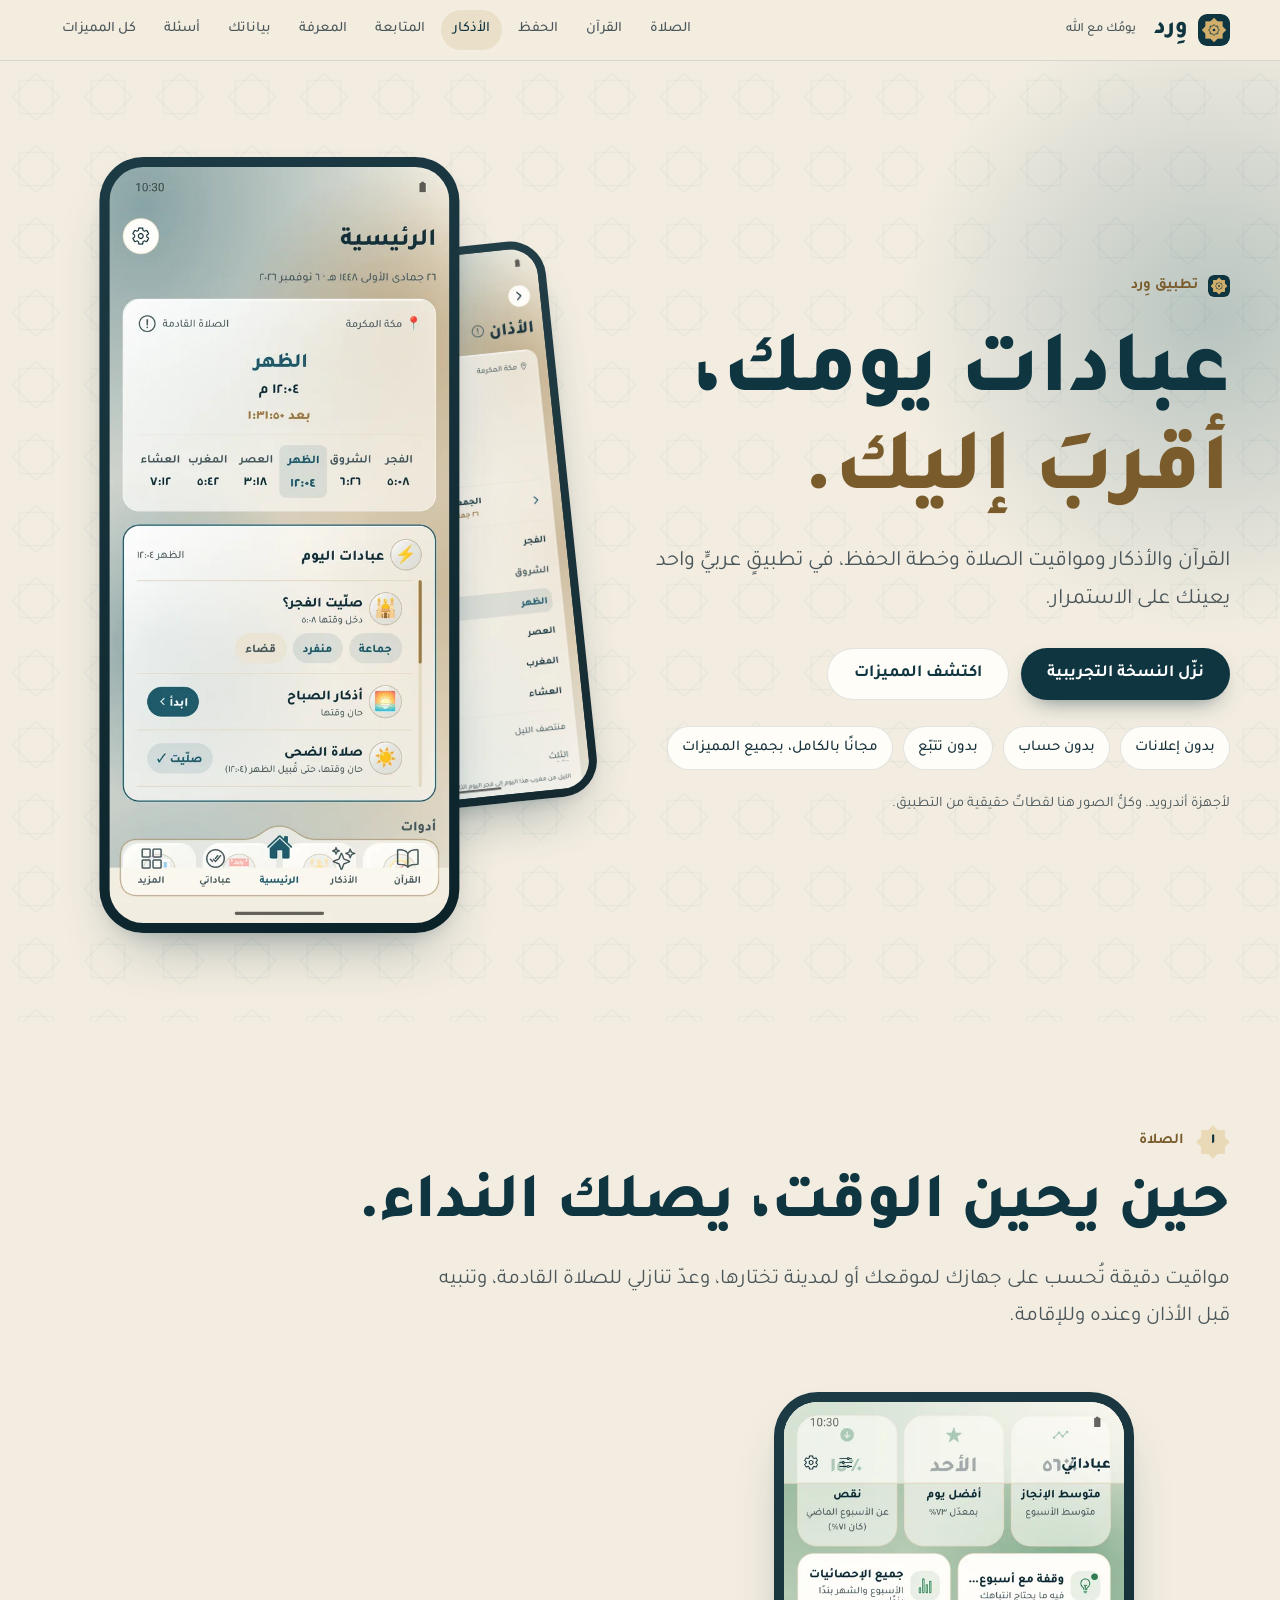
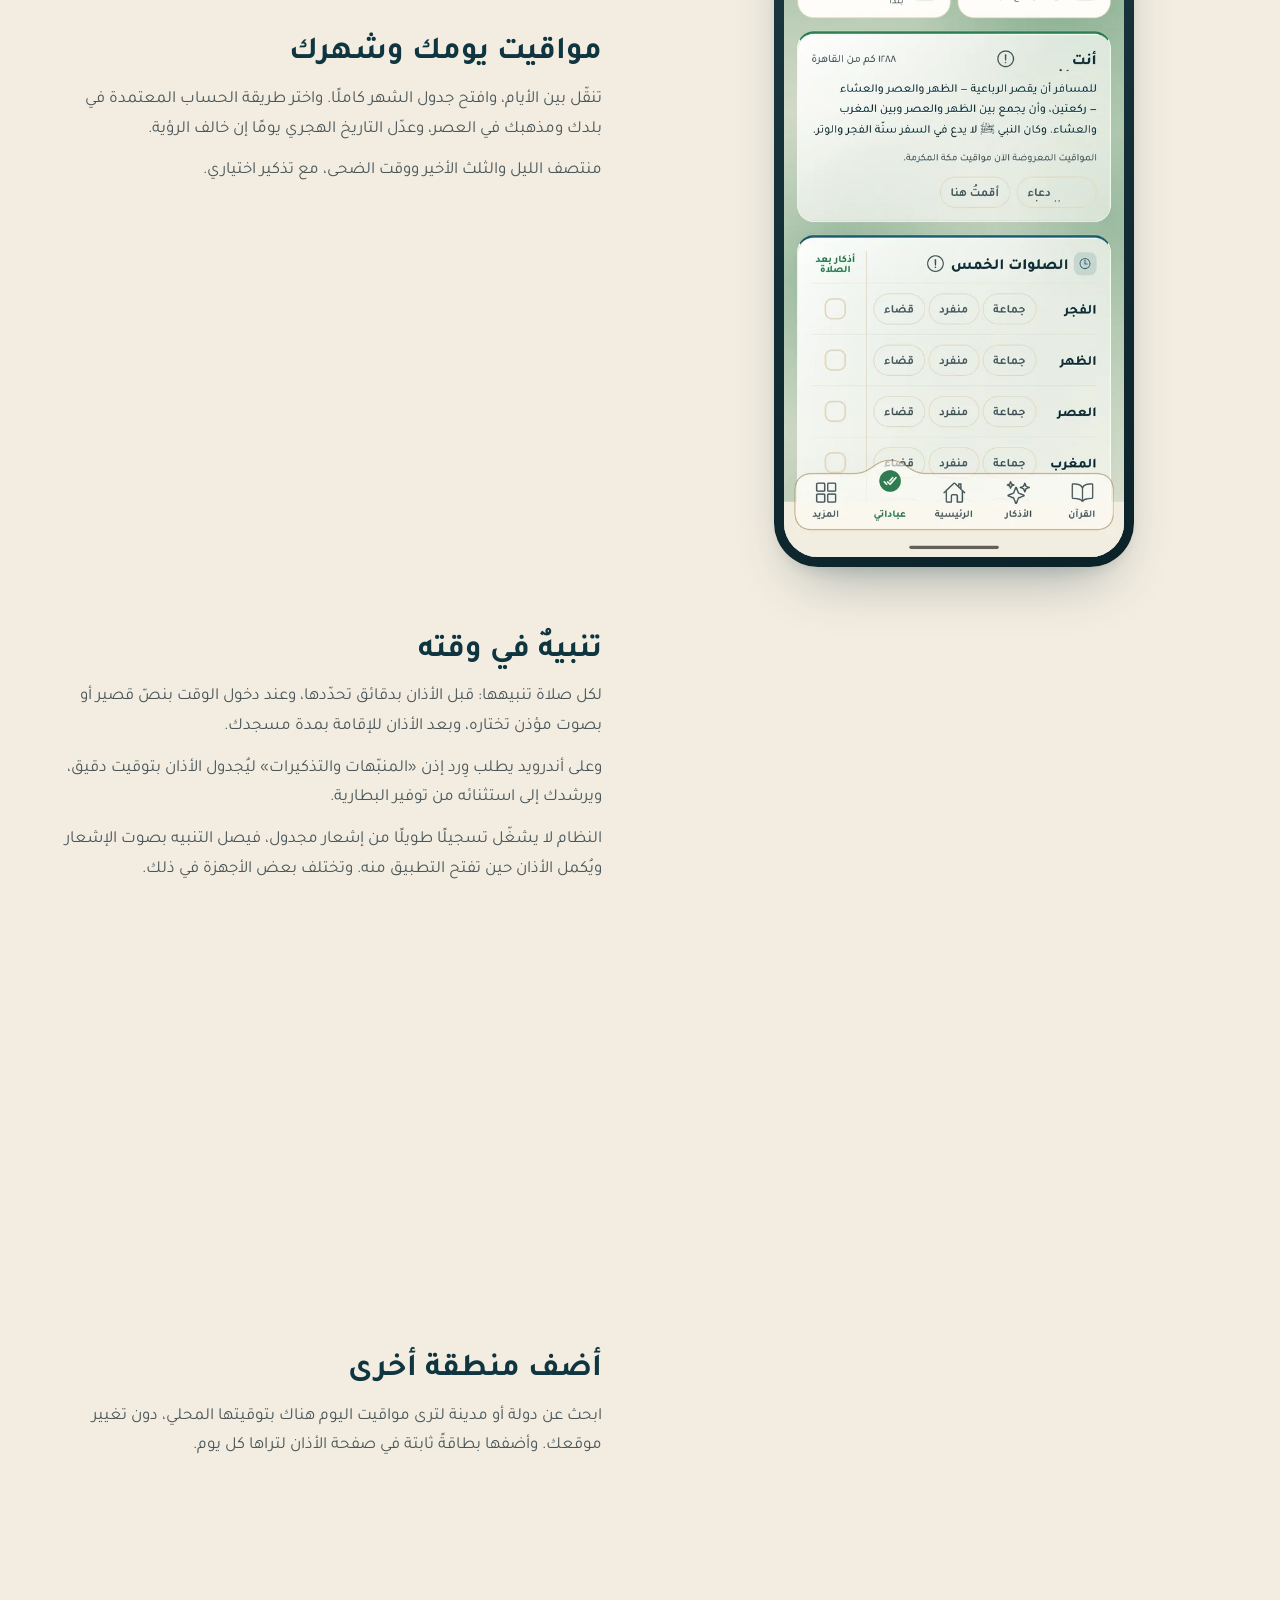
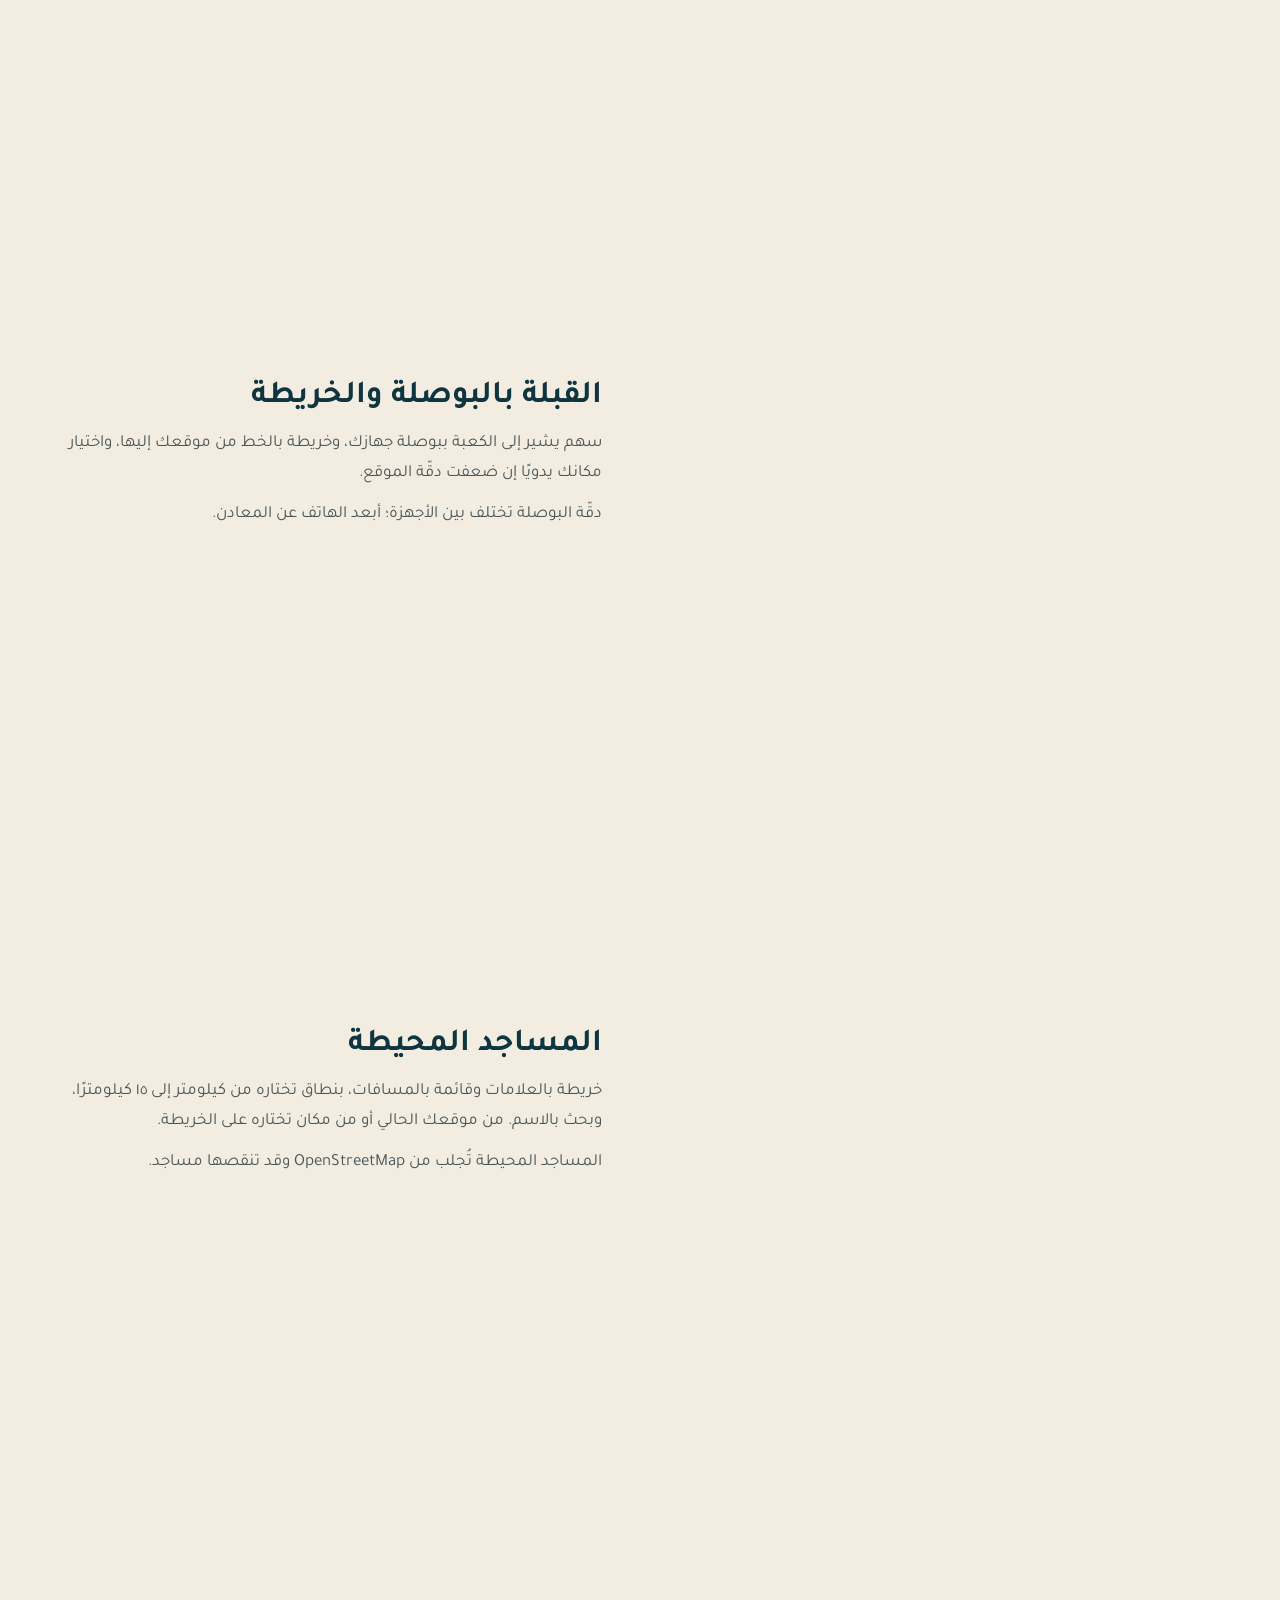
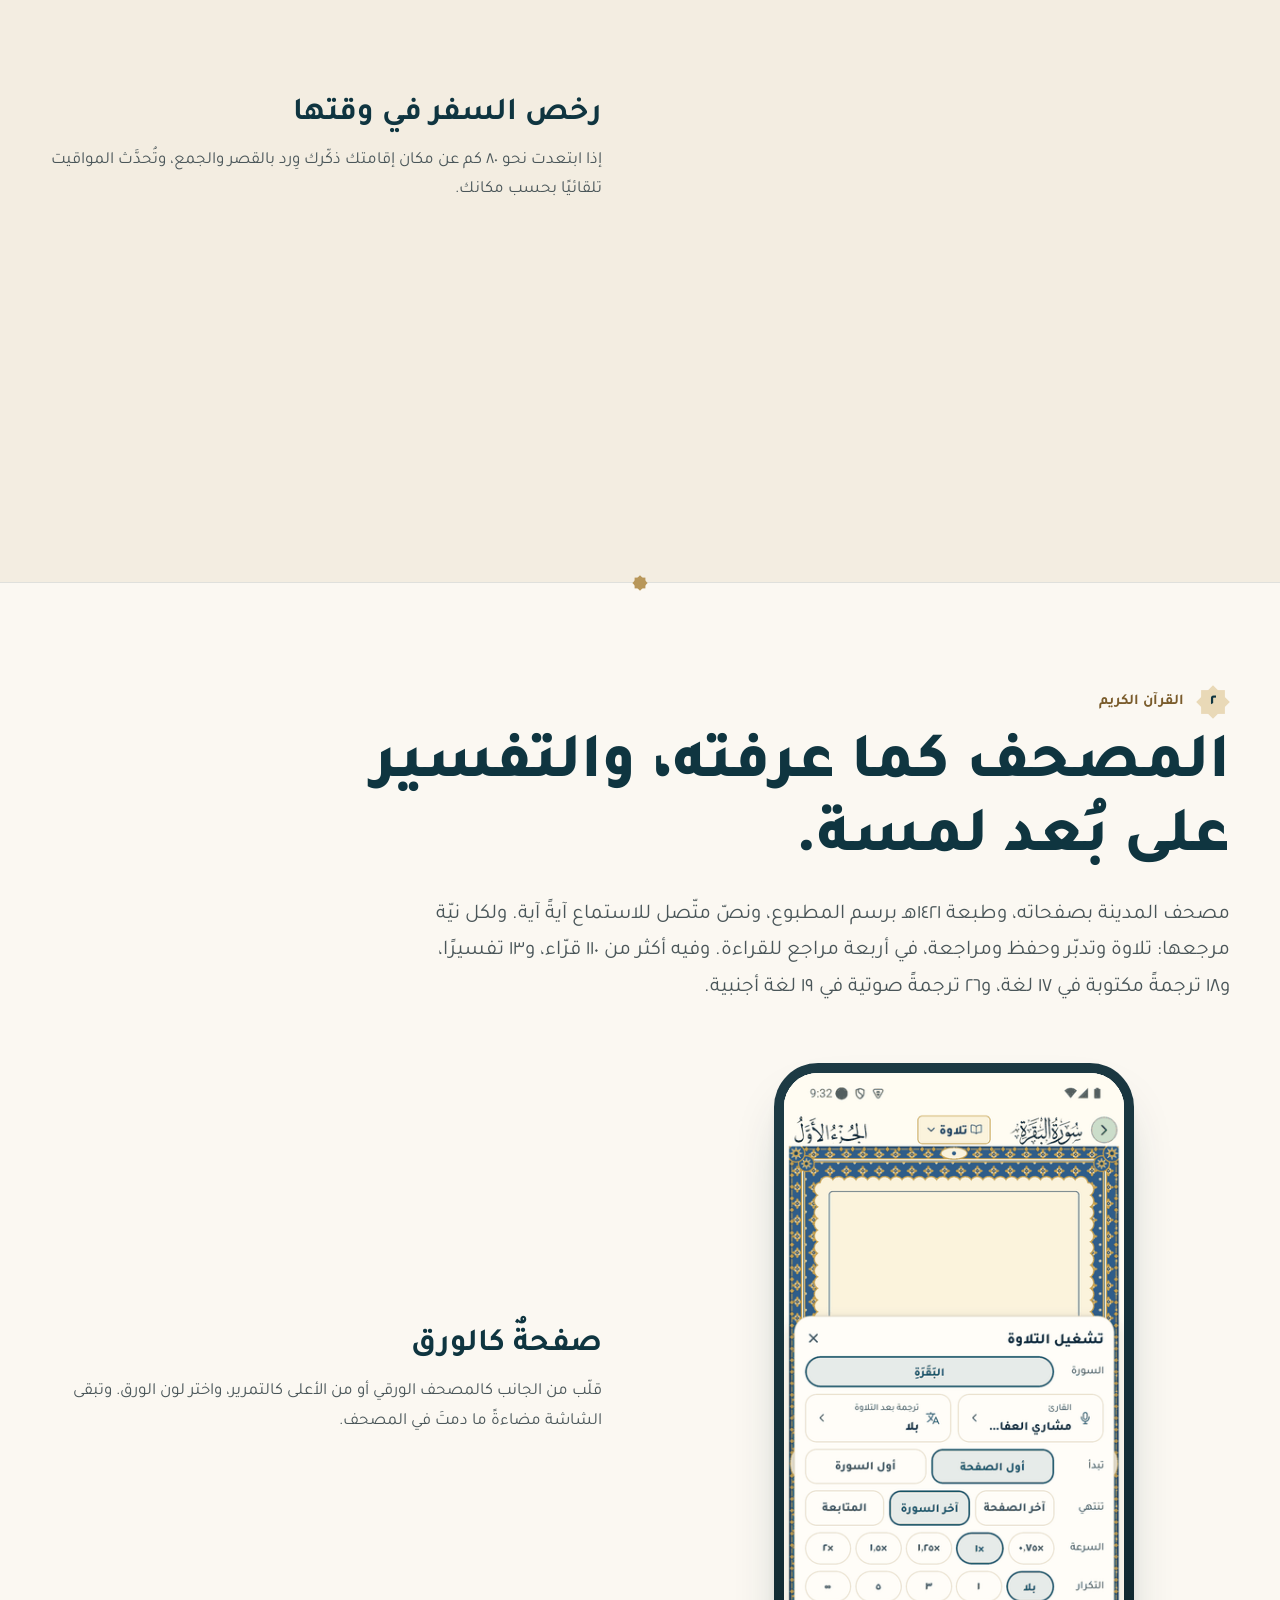
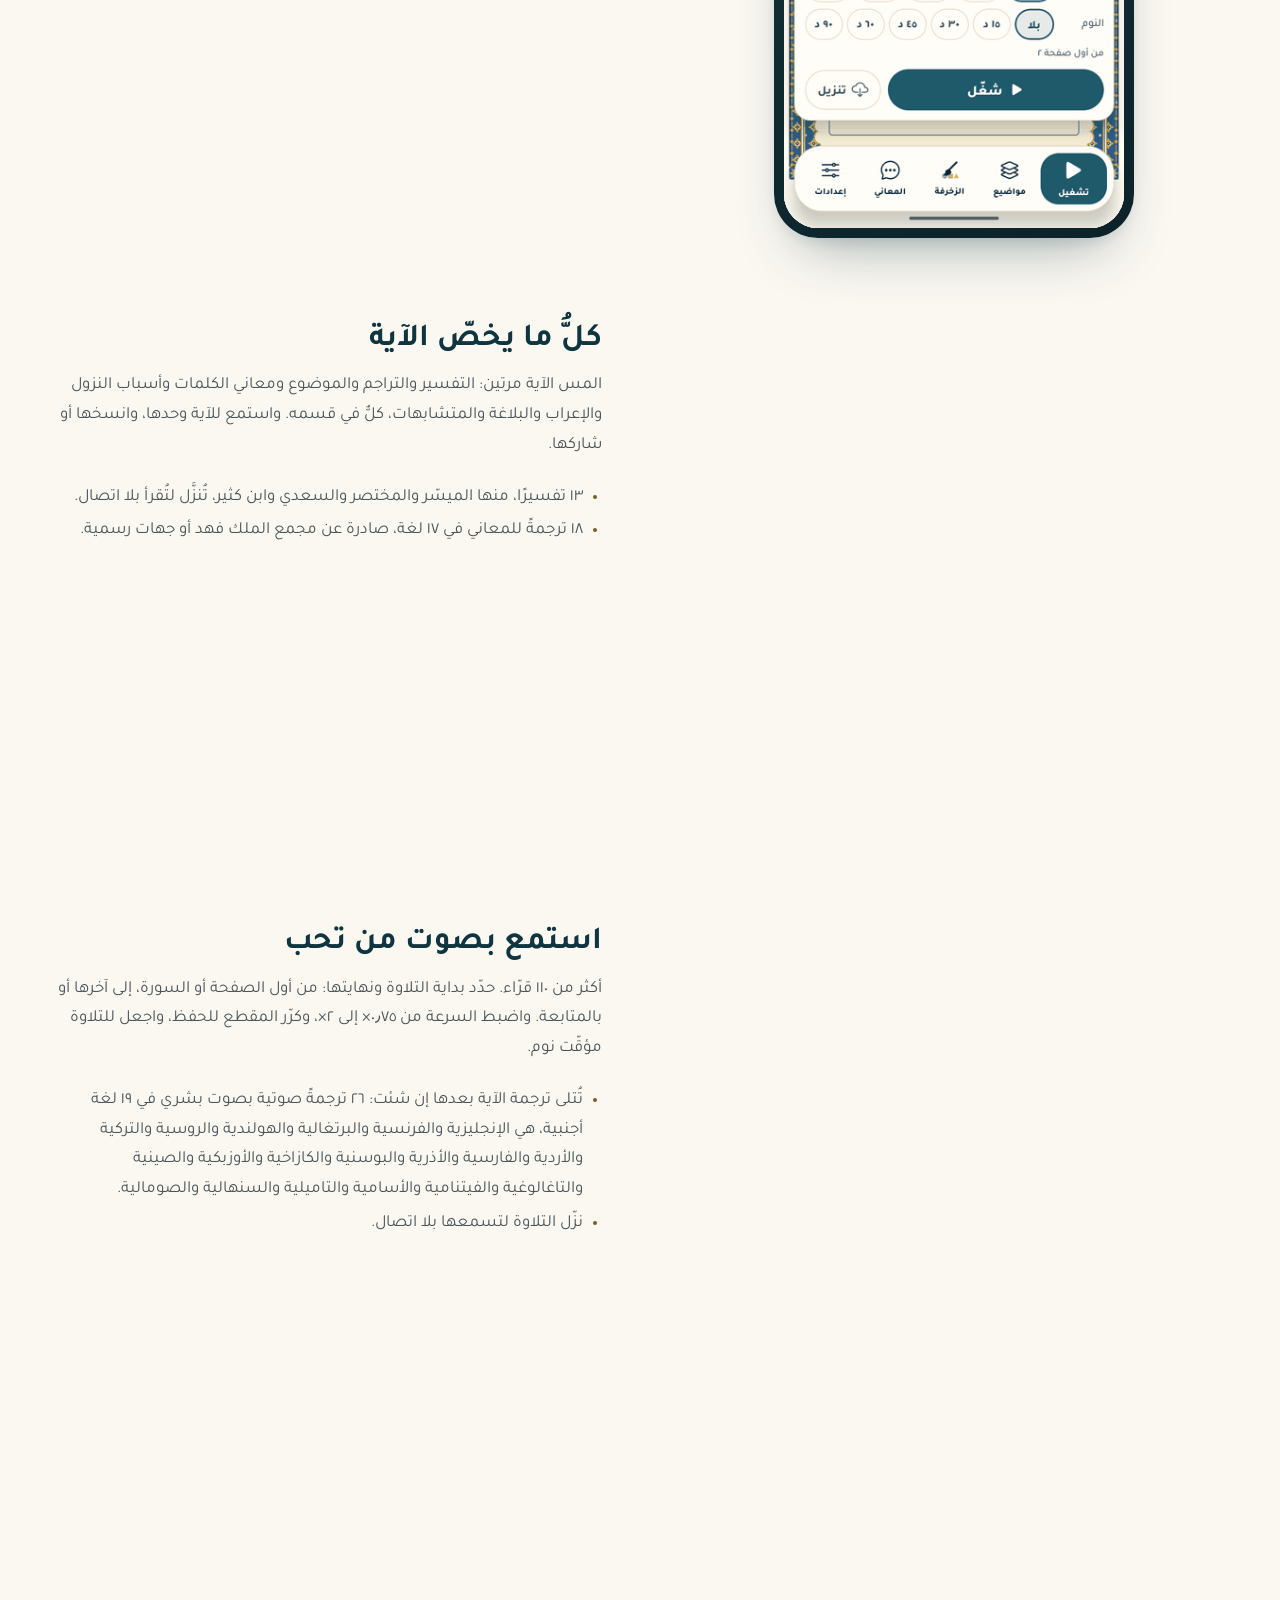
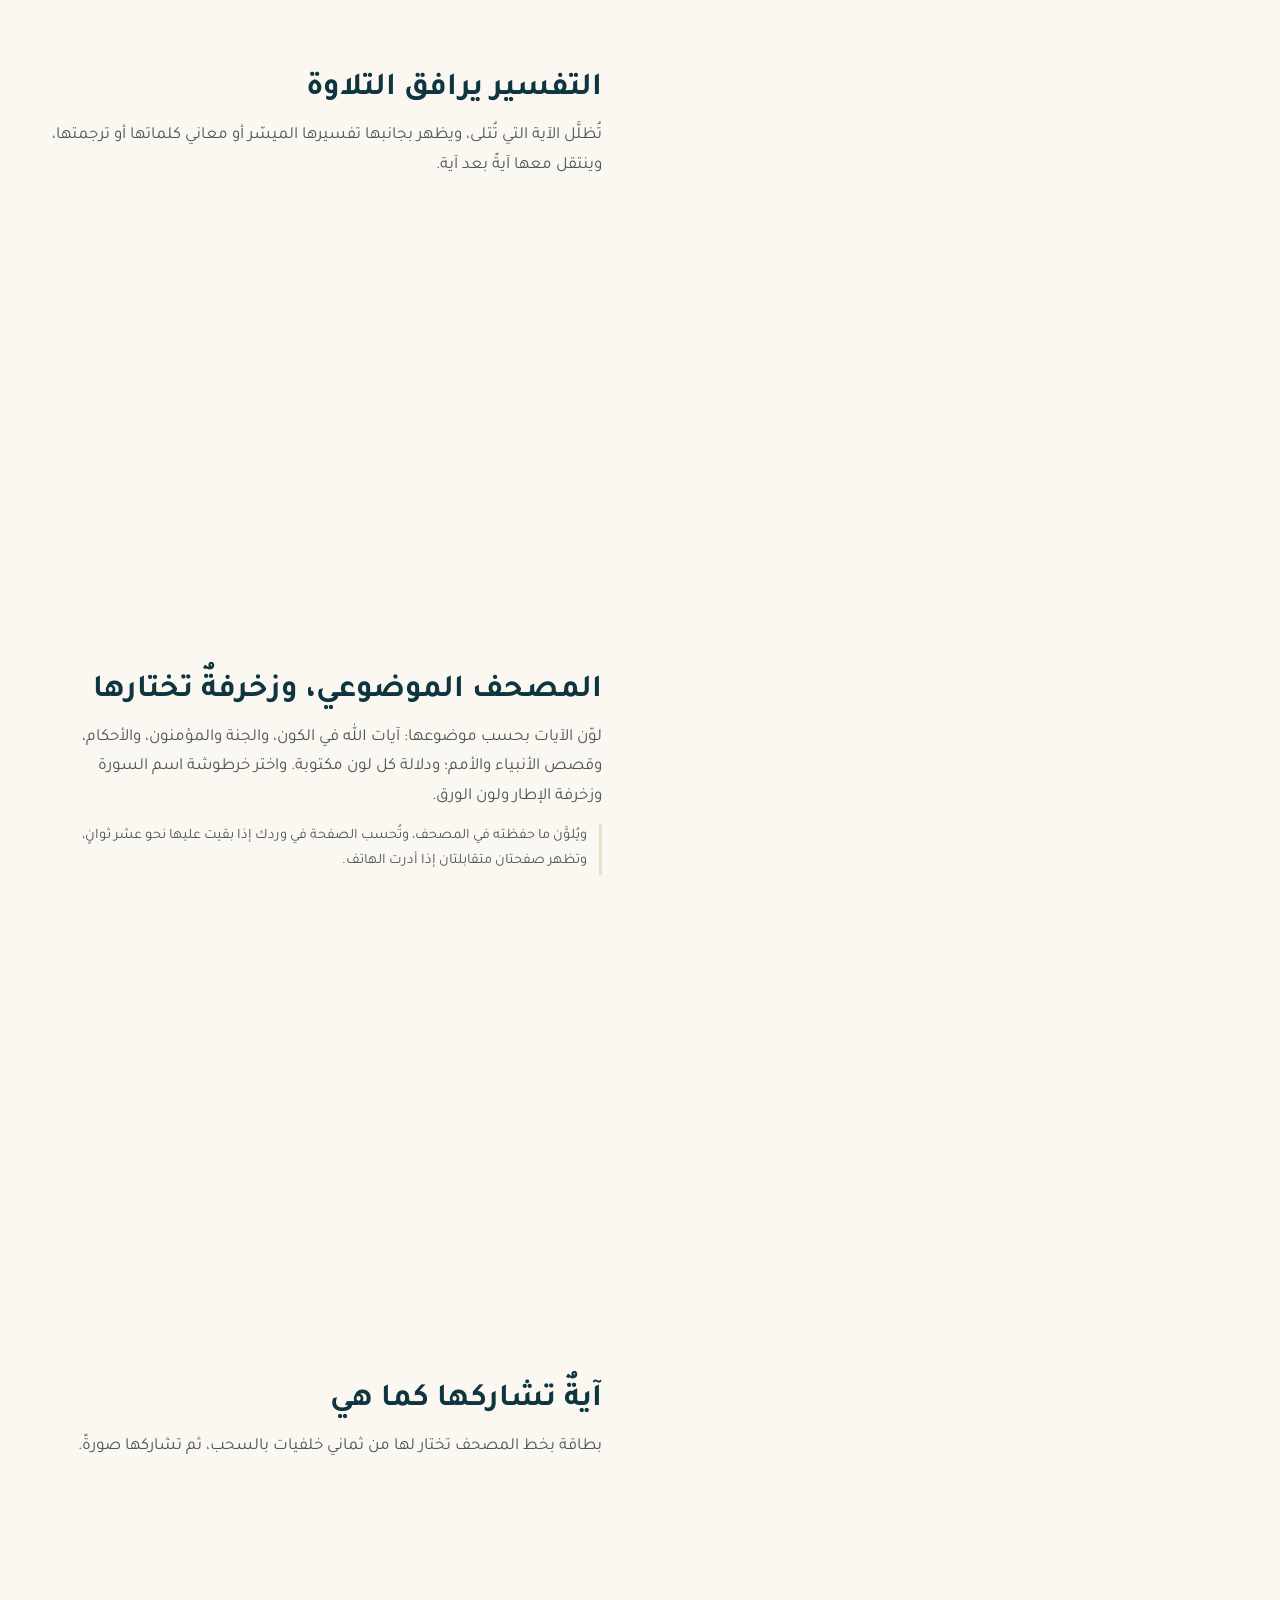
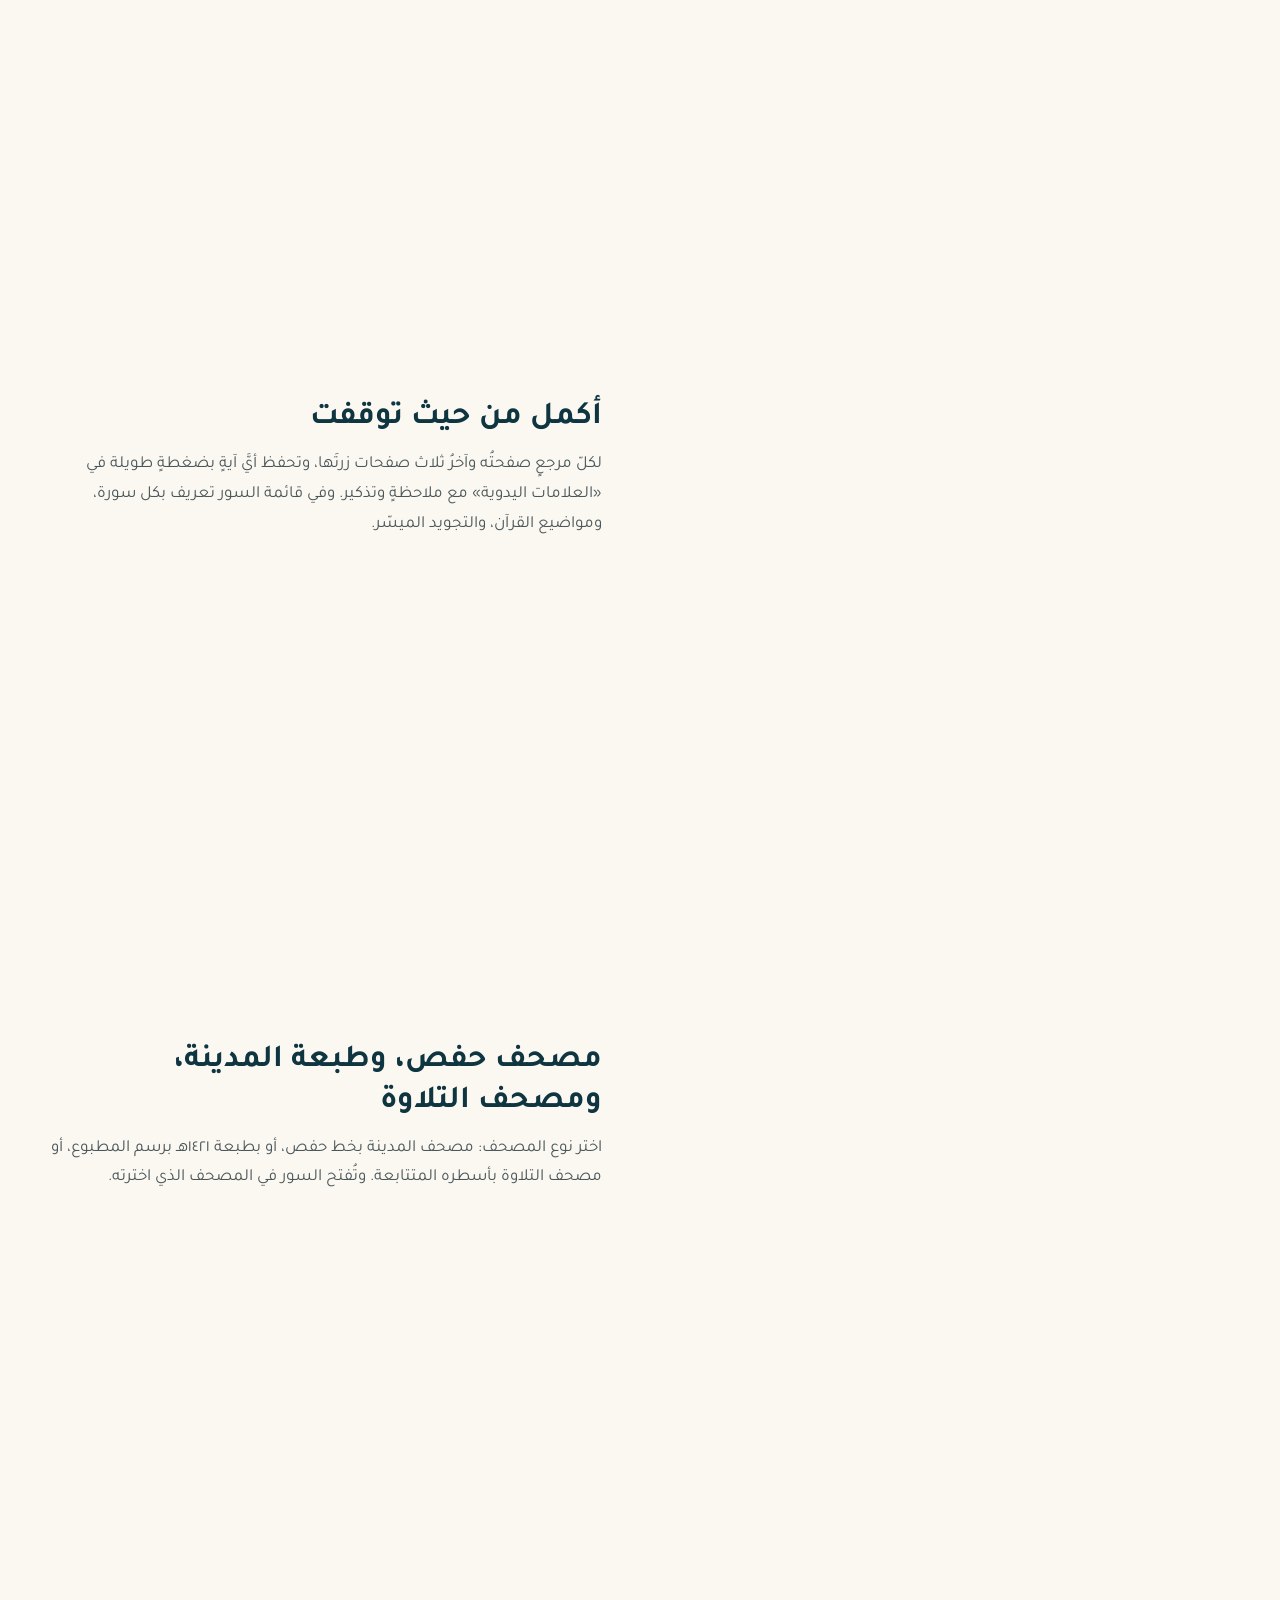
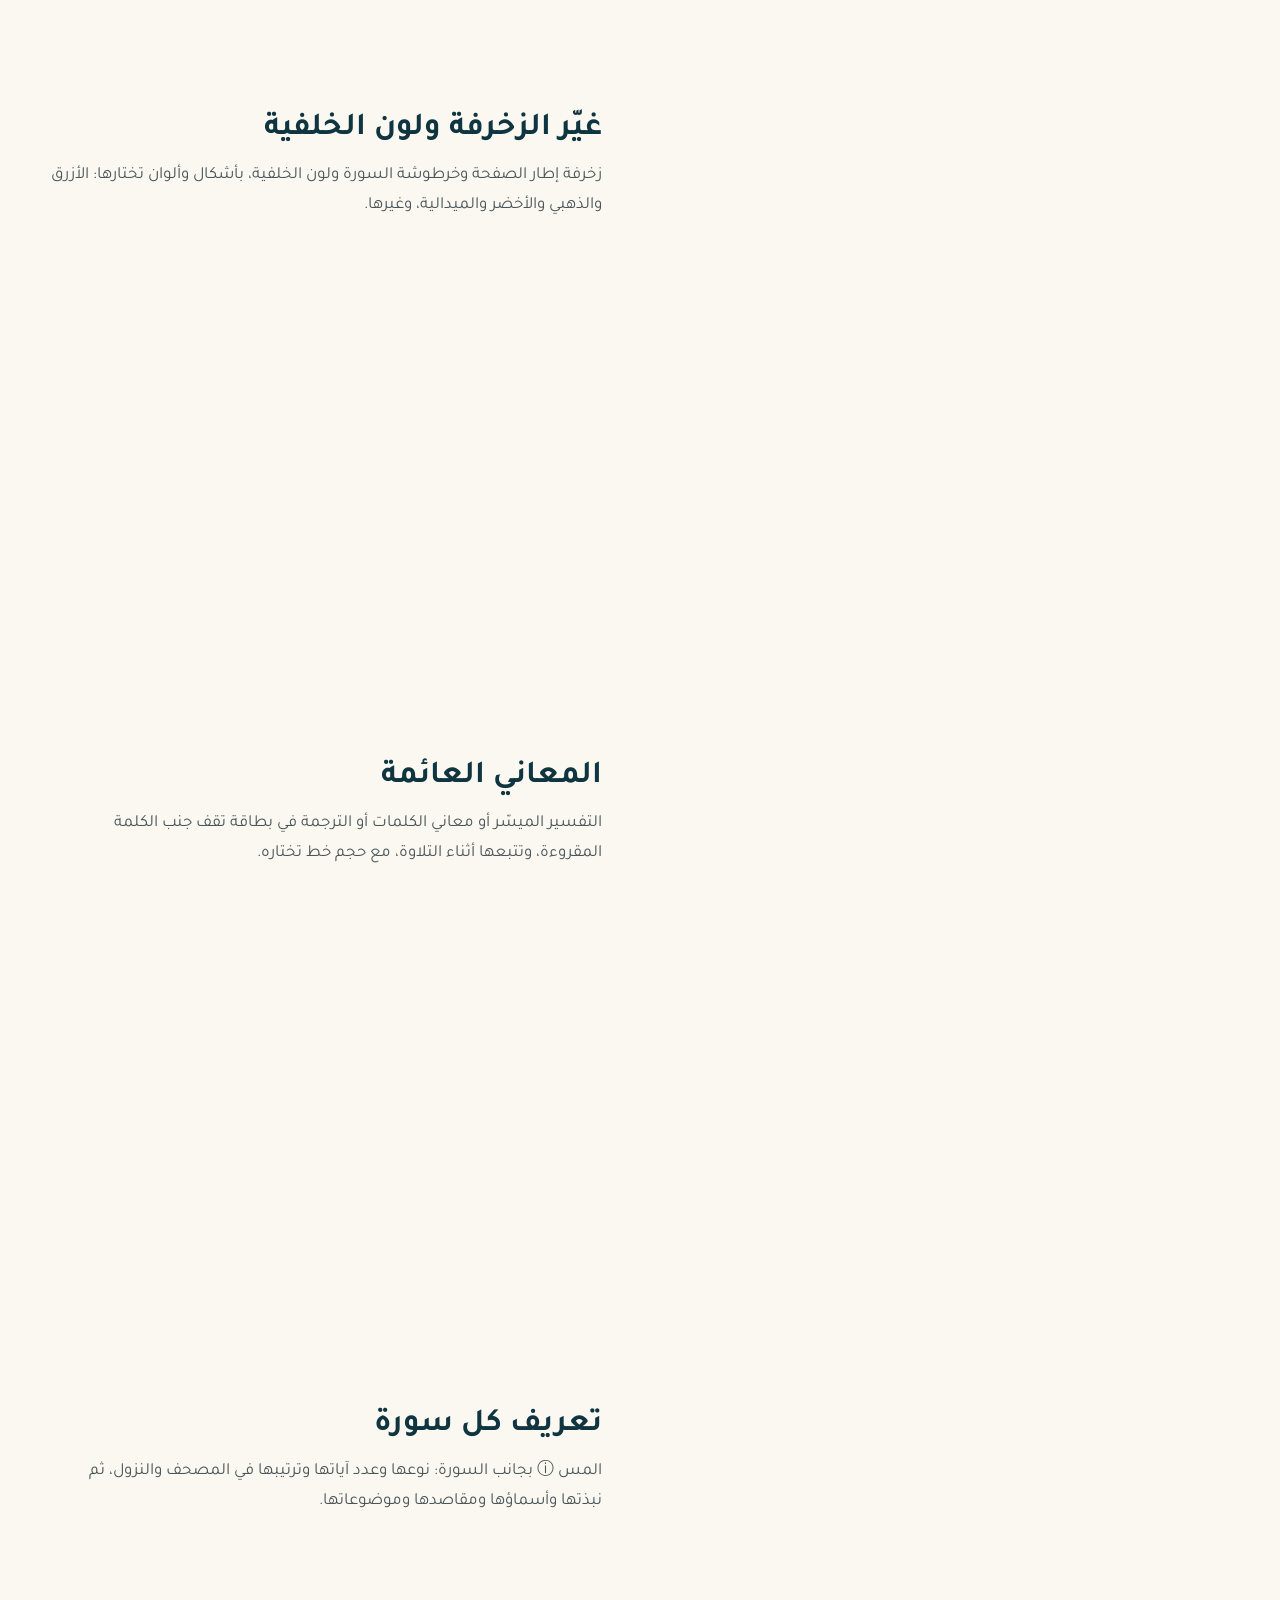
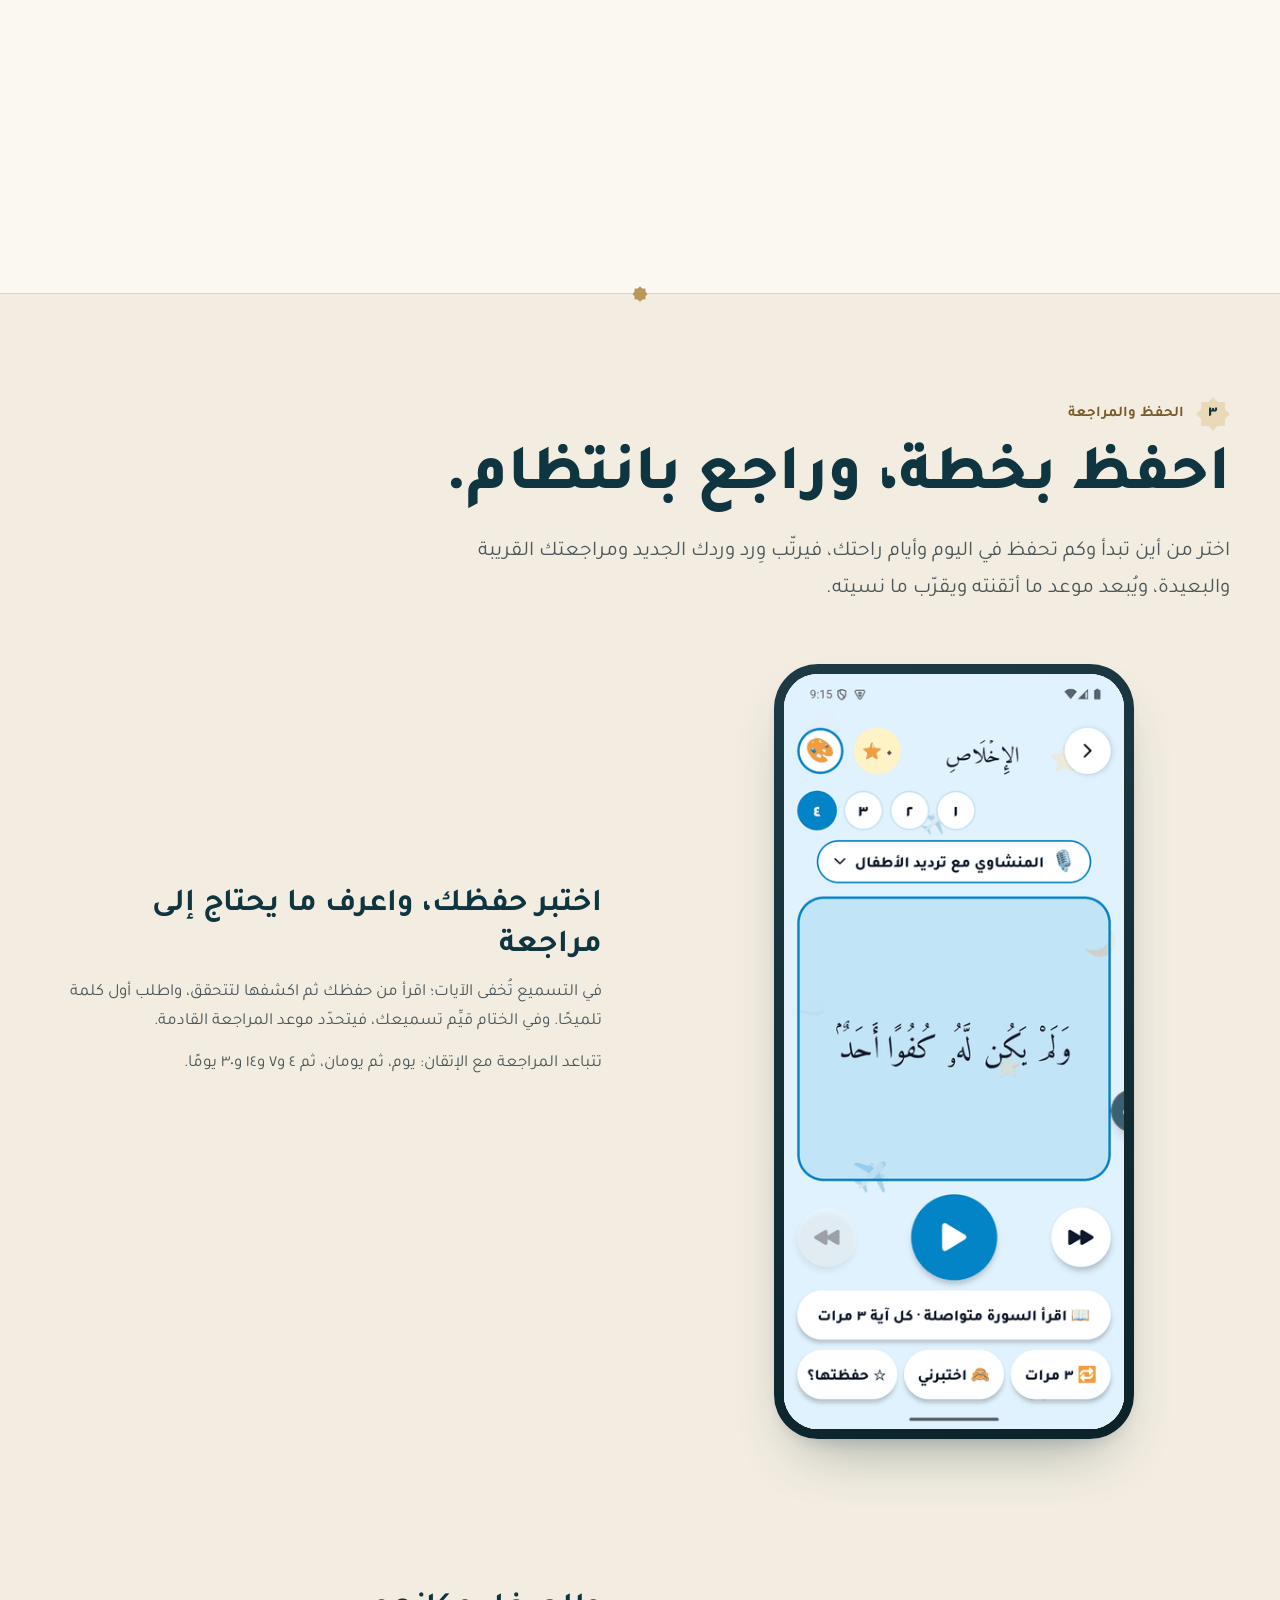
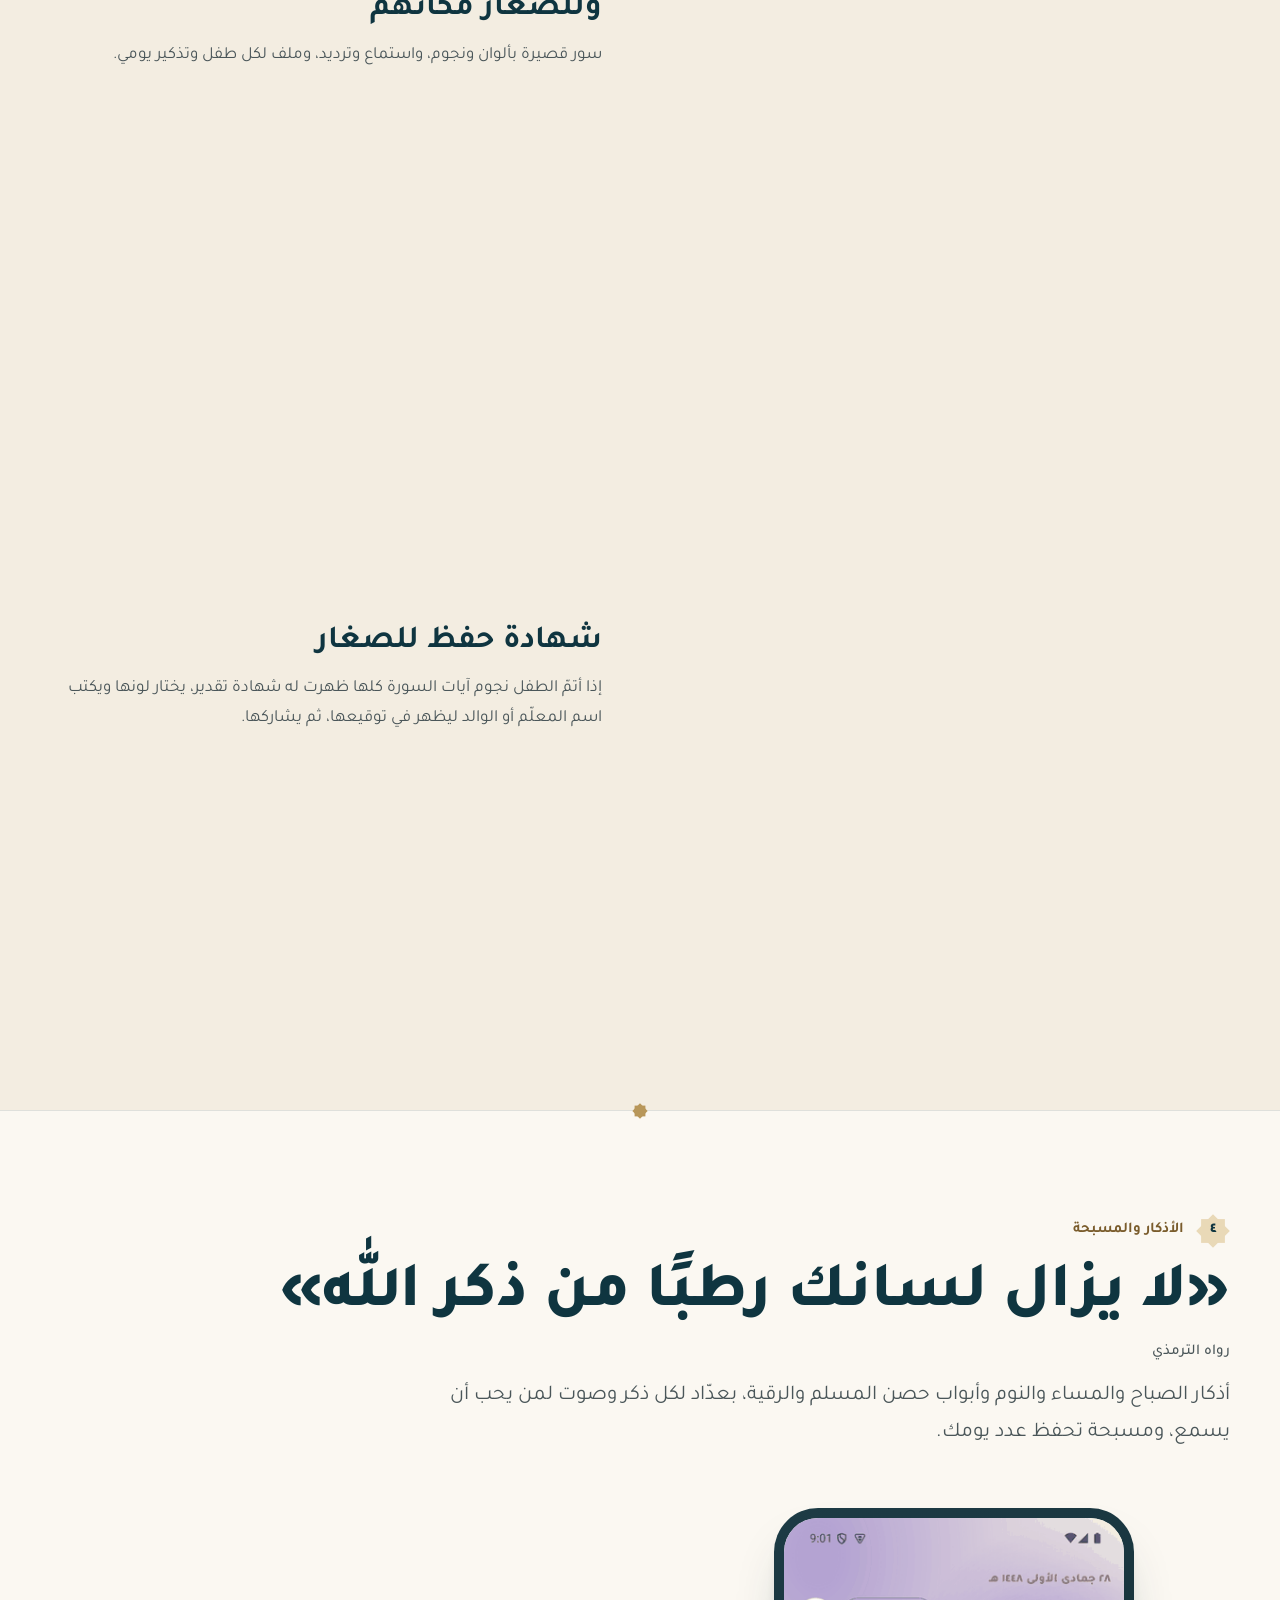
==== commit a33d0d35: "الصلاة بهاتف ثابت (مع القبلة والمساجد وبلد آخر)، مصحف المدينة، نص ليلي أبيض، زر تنزيل APK، قسم المشا" ====
--- a/docs/index.html
+++ b/docs/index.html
@@ -34,7 +34,6 @@
       <a href="#athkar">الأذكار</a>
       <a href="#track">المتابعة</a>
       <a href="#know">المعرفة</a>
-      <a href="#place">القبلة والسفر</a>
       <a href="#data">بياناتك</a>
       <a href="#faq">أسئلة</a>
       <a href="#all">كل المميزات</a>
@@ -51,20 +50,20 @@
       <h1 id="hero-title">عبادات يومك،<br><em>أقربَ إليك.</em></h1>
       <p class="lead">القرآن والأذكار ومواقيت الصلاة وخطة الحفظ، في تطبيقٍ عربيٍّ واحد يعينك على الاستمرار.</p>
       <div class="cta-row">
-        <a class="btn primary" href="mailto:hossamtab1@gmail.com?subject=%D8%B7%D9%84%D8%A8%20%D8%AA%D8%AC%D8%B1%D8%A8%D8%A9%20%D9%88%D9%90%D8%B1%D8%AF">اطلب النسخة التجريبية</a>
+        <a class="btn primary" href="https://expo.dev/artifacts/eas/2M5kXWdztC3nI8rpETQ-zLAiLALARU20DMwduoTVmHQ.apk" download>نزّل النسخة التجريبية</a>
         <a class="btn ghost" href="#prayer">اكتشف المميزات</a>
       </div>
       <ul class="facts" aria-label="مبادئ التطبيق">
-        <li>بلا حساب</li>
-        <li>بلا إعلانات</li>
-        <li>بلا أدوات تتبّع</li>
-        <li>بياناتك على جهازك</li>
+        <li>بدون إعلانات</li>
+        <li>بدون حساب</li>
+        <li>بدون تتبّع</li>
+        <li>مجانًا بالكامل، بجميع المميزات</li>
       </ul>
-      <p class="status-note">نسخةٌ تجريبية على أندرويد، تُرسَل بالطلب. وكلُّ الصور هنا لقطاتٌ حقيقية من التطبيق.</p>
+      <p class="status-note">لأجهزة أندرويد. وكلُّ الصور هنا لقطاتٌ حقيقية من التطبيق.</p>
     </div>
     <div class="phones reveal" aria-hidden="false">
-      <div class="phone sm back"><img src="assets/gif/adhan.gif" width="360" height="800" alt="شاشة الأذان: الصلاة القادمة الظهر بعد ساعة ونصف، ومواقيت يوم الجمعة في مكة المكرمة." loading="eager" fetchpriority="high" decoding="async"></div>
-      <div class="phone front"><img src="assets/gif/home.gif" width="360" height="800" alt="الشاشة الرئيسية في وِرد: بطاقة المواقيت في مكة المكرمة والصلاة القادمة الظهر، وتحتها عبادات اليوم: صلاة الفجر وأذكار الصباح وصلاة الضحى." loading="eager" fetchpriority="high" decoding="async"></div>
+      <div class="phone sm back"><img src="assets/img/adhan-540.webp" srcset="assets/img/adhan-540.webp 540w, assets/img/adhan-1080.webp 1080w" sizes="(max-width: 560px) 70vw, (max-width: 900px) 300px, 360px" width="540" height="1200" alt="شاشة الأذان: الصلاة القادمة الظهر بعد ساعة ونصف، ومواقيت يوم الجمعة في مكة المكرمة." loading="eager" fetchpriority="high" decoding="async"></div>
+      <div class="phone front"><img src="assets/img/home-540.webp" srcset="assets/img/home-540.webp 540w, assets/img/home-1080.webp 1080w" sizes="(max-width: 560px) 70vw, (max-width: 900px) 300px, 360px" width="540" height="1200" alt="الشاشة الرئيسية في وِرد: بطاقة المواقيت في مكة المكرمة والصلاة القادمة الظهر، وتحتها عبادات اليوم: صلاة الفجر وأذكار الصباح وصلاة الضحى." loading="eager" fetchpriority="high" decoding="async"></div>
     </div>
   </div>
 </section>
@@ -75,26 +74,54 @@
     <h2 id="prayer-title" class="reveal">حين يحين الوقت، يصلك النداء.</h2>
     <p class="intro reveal">مواقيت دقيقة تُحسب على جهازك لموقعك أو لمدينة تختارها، وعدّ تنازلي للصلاة القادمة، وتنبيه قبل الأذان وعنده وللإقامة.</p>
 
-    <div class="split">
-      <div class="point reveal">
-        <h3>مواقيت يومك وشهرك</h3>
-        <p>تنقّل بين الأيام، وافتح جدول الشهر كاملًا. واختر طريقة الحساب المعتمدة في بلدك ومذهبك في العصر، وعدّل التاريخ الهجري يومًا إن خالف الرؤيةَ في بلدك.</p>
-        <ul>
-          <li>منتصف الليل والثلث الأخير ووقت الضحى، مع تذكير اختياري.</li>
-          <li>مواقيت بلد آخر بتوقيته المحلي دون تغيير موقعك.</li>
-        </ul>
-      </div>
-      <div class="reveal"><div class="phone"><img src="assets/gif/prayer-month.gif" width="360" height="800" alt="جدول مواقيت شهر نوفمبر ٢٠٢٦ في مكة المكرمة: الفجر والشروق والظهر والعصر والمغرب والعشاء لكل يوم." loading="lazy" decoding="async"></div></div>
-    </div>
-
-    <div class="split flip">
-      <div class="point reveal">
-        <h3>تنبيهٌ في وقته</h3>
-        <p>لكل صلاة تنبيهها: قبل الأذان بدقائق تحدّدها، وعند دخول الوقت بنصّ قصير أو بصوت مؤذن تختاره، وبعد الأذان للإقامة بمدة مسجدك.</p>
-        <p>وعلى أندرويد يطلب وِرد إذن «المنبّهات والتذكيرات» ليُجدول الأذان بتوقيت دقيق، ويرشدك إلى استثنائه من توفير البطارية.</p>
-        <p class="note">النظام لا يشغّل تسجيلًا طويلًا من إشعار مجدول، فيصل التنبيه بصوت الإشعار ويُكمل الأذان حين تفتح التطبيق منه. وتختلف بعض الأجهزة في إيقاف التطبيقات لتوفير البطارية.</p>
-      </div>
-      <figure class="zoom reveal"><img src="assets/img/detail-alarm-720.webp" srcset="assets/img/detail-alarm-720.webp 720w, assets/img/detail-alarm-1080.webp 1080w" sizes="(max-width: 900px) 92vw, 560px" width="720" height="460" alt="من إعدادات الأذان: «دقّة توقيت الأذان — التنبيهات مسموح لها بالوصول في وقتها الدقيق»، وخيار «الأذان كمنبّه»، وإرشاد لإعدادات البطارية." loading="lazy" decoding="async"><figcaption>من إعدادات الأذان: حالة إذن التوقيت الدقيق وخيار «الأذان كمنبّه».</figcaption></figure>
+    <div class="scrolly">
+      <div class="stage" aria-hidden="true">
+        <div class="phone">
+          <img src="assets/gif/prayer-month.gif" width="360" height="800" alt="" loading="lazy" decoding="async" class="on" data-step="month">
+          <img src="assets/gif/adhan-prefs.gif" width="360" height="800" alt="" loading="lazy" decoding="async" data-step="alerts">
+          <img src="assets/gif/other-times.gif" width="360" height="800" alt="" loading="lazy" decoding="async" data-step="other">
+          <img src="assets/gif/qibla.gif" width="360" height="800" alt="" loading="lazy" decoding="async" data-step="qibla">
+          <img src="assets/gif/mosques.gif" width="360" height="800" alt="" loading="lazy" decoding="async" data-step="mosques">
+          <img src="assets/img/travel-540.webp" srcset="assets/img/travel-540.webp 540w, assets/img/travel-1080.webp 1080w" sizes="(max-width: 560px) 70vw, (max-width: 900px) 300px, 360px" width="540" height="1200" alt="" loading="lazy" decoding="async" data-step="travel">
+        </div>
+      </div>
+      <div class="steps">
+        <div class="step point" data-step="month">
+          <h3>مواقيت يومك وشهرك</h3>
+          <p>تنقّل بين الأيام، وافتح جدول الشهر كاملًا. واختر طريقة الحساب المعتمدة في بلدك ومذهبك في العصر، وعدّل التاريخ الهجري يومًا إن خالف الرؤية.</p>
+          <p>منتصف الليل والثلث الأخير ووقت الضحى، مع تذكير اختياري.</p>
+          <div class="inline-shot phone"><img src="assets/gif/prayer-month.gif" width="360" height="800" alt="جدول مواقيت شهر كامل: الفجر والشروق والظهر والعصر والمغرب والعشاء لكل يوم." loading="lazy" decoding="async"></div>
+        </div>
+        <div class="step point" data-step="alerts">
+          <h3>تنبيهٌ في وقته</h3>
+          <p>لكل صلاة تنبيهها: قبل الأذان بدقائق تحدّدها، وعند دخول الوقت بنصّ قصير أو بصوت مؤذن تختاره، وبعد الأذان للإقامة بمدة مسجدك.</p>
+          <p>وعلى أندرويد يطلب وِرد إذن «المنبّهات والتذكيرات» ليُجدول الأذان بتوقيت دقيق، ويرشدك إلى استثنائه من توفير البطارية.</p>
+          <p>النظام لا يشغّل تسجيلًا طويلًا من إشعار مجدول، فيصل التنبيه بصوت الإشعار ويُكمل الأذان حين تفتح التطبيق منه. وتختلف بعض الأجهزة في ذلك.</p>
+          <div class="inline-shot phone"><img src="assets/gif/adhan-prefs.gif" width="360" height="800" alt="إعدادات الأذان: اختيار صوت المؤذن وموعد التنبيه لكل صلاة." loading="lazy" decoding="async"></div>
+        </div>
+        <div class="step point" data-step="other">
+          <h3>أضف منطقة أخرى</h3>
+          <p>ابحث عن دولة أو مدينة لترى مواقيت اليوم هناك بتوقيتها المحلي، دون تغيير موقعك. وأضفها بطاقةً ثابتة في صفحة الأذان لتراها كل يوم.</p>
+          <div class="inline-shot phone"><img src="assets/gif/other-times.gif" width="360" height="800" alt="مواقيت بلد آخر: البحث عن الرياض وعرض مواقيتها، وزر إضافتها كبطاقة ثابتة في صفحة الأذان." loading="lazy" decoding="async"></div>
+        </div>
+        <div class="step point" data-step="qibla">
+          <h3>القبلة بالبوصلة والخريطة</h3>
+          <p>سهم يشير إلى الكعبة ببوصلة جهازك، وخريطة بالخط من موقعك إليها، واختيار مكانك يدويًا إن ضعفت دقّة الموقع.</p>
+          <p>دقّة البوصلة تختلف بين الأجهزة؛ أبعد الهاتف عن المعادن.</p>
+          <div class="inline-shot phone"><img src="assets/gif/qibla.gif" width="360" height="800" alt="اتجاه القبلة: بوصلة بسهم نحو الكعبة، والخط إليها على الخريطة." loading="lazy" decoding="async"></div>
+        </div>
+        <div class="step point" data-step="mosques">
+          <h3>المساجد المحيطة</h3>
+          <p>خريطة بالعلامات وقائمة بالمسافات، بنطاق تختاره من كيلومتر إلى ١٥ كيلومترًا، وبحث بالاسم. من موقعك الحالي أو من مكان تختاره على الخريطة.</p>
+          <p>المساجد المحيطة تُجلب من OpenStreetMap وقد تنقصها مساجد.</p>
+          <div class="inline-shot phone"><img src="assets/gif/mosques.gif" width="360" height="800" alt="المساجد المحيطة: خريطة بالعلامات ونطاق البحث وقائمة بالأقرب." loading="lazy" decoding="async"></div>
+        </div>
+        <div class="step point" data-step="travel">
+          <h3>رخص السفر في وقتها</h3>
+          <p>إذا ابتعدت نحو ٨٠ كم عن مكان إقامتك ذكّرك وِرد بالقصر والجمع، وتُحدَّث المواقيت تلقائيًا بحسب مكانك.</p>
+          <div class="inline-shot phone"><img src="assets/img/travel-540.webp" srcset="assets/img/travel-540.webp 540w, assets/img/travel-1080.webp 1080w" sizes="(max-width: 560px) 70vw, (max-width: 900px) 300px, 360px" width="540" height="1200" alt="بطاقة السفر في شاشة عباداتي: تذكير بقصر الرباعية والجمع، وزر «أقمتُ هنا»." loading="lazy" decoding="async"></div>
+        </div>
+      </div>
     </div>
   </div>
 </section>
@@ -103,14 +130,7 @@
   <div class="wrap">
     <p class="kicker reveal"><span class="num">٢</span>القرآن الكريم</p>
     <h2 id="quran-title" class="reveal">المصحف كما عرفته، والتفسير على بُعد لمسة.</h2>
-    <p class="intro reveal">مصحف المدينة بصفحاته، وطبعة ١٤٢١هـ برسم المطبوع، ونصّ متّصل للاستماع آيةً آية. ولكل نيّة مرجعها: تلاوة وتدبّر وحفظ ومراجعة.</p>
-    <ul class="counts reveal" aria-label="المصحف بالأرقام">
-      <li><b>+١١٠</b><span>قارئ</span></li>
-      <li><b>١٣</b><span>تفسيرًا</span></li>
-      <li><b>١٨</b><span>ترجمةً مكتوبة في ١٧ لغة</span></li>
-      <li><b>٢٦</b><span>ترجمةً صوتية في ١٩ لغة أجنبية</span></li>
-      <li><b>٤</b><span>مراجع للقراءة</span></li>
-    </ul>
+    <p class="intro reveal">مصحف المدينة بصفحاته، وطبعة ١٤٢١هـ برسم المطبوع، ونصّ متّصل للاستماع آيةً آية. ولكل نيّة مرجعها: تلاوة وتدبّر وحفظ ومراجعة، في أربعة مراجع للقراءة. وفيه أكثر من ١١٠ قرّاء، و١٣ تفسيرًا، و١٨ ترجمةً مكتوبة في ١٧ لغة، و٢٦ ترجمةً صوتية في ١٩ لغة أجنبية.</p>
 
     <div class="scrolly">
       <div class="stage" aria-hidden="true">
@@ -325,12 +345,7 @@
   <div class="wrap">
     <p class="kicker reveal"><span class="num">٦</span>المعرفة</p>
     <h2 id="know-title" class="reveal">علمٌ يُنتفَع به، بين يديك.</h2>
-    <p class="intro reveal">مكتبة تُنزَّل كتبها وتُقرأ داخل التطبيق، وقصص الأنبياء والسيرة والصحابة، والتاريخ الإسلامي على أيام السنة، وأسماء الله الحسنى، والحج والعمرة خطوة بخطوة، وإذاعات القرآن والبث المباشر من الحرمين.</p>
-    <ul class="counts reveal" aria-label="المعرفة بالأرقام">
-      <li><b>٥٠٠٥</b><span>كتب في ١٤ قسمًا</span></li>
-      <li><b>+٢٥٠</b><span>إذاعة</span></li>
-      <li><b>٣</b><span>قنوات بث مباشر</span></li>
-    </ul>
+    <p class="intro reveal">مكتبة تُنزَّل كتبها وتُقرأ داخل التطبيق، وقصص الأنبياء والسيرة والصحابة، والتاريخ الإسلامي على أيام السنة، وأسماء الله الحسنى، والحج والعمرة خطوة بخطوة، وإذاعات القرآن والبث المباشر من الحرمين. فيها ٥٠٠٥ كتب في ١٤ قسمًا، وأكثر من ٢٥٠ إذاعة، وثلاث قنوات بث مباشر.</p>
     <div class="scrolly compact">
       <div class="stage" aria-hidden="true">
         <div class="phone">
@@ -420,29 +435,9 @@
   </div>
 </section>
 
-<section class="chapter" id="place" aria-labelledby="place-title">
-  <div class="wrap">
-    <p class="kicker reveal"><span class="num">٧</span>القبلة والسفر</p>
-    <h2 id="place-title" class="reveal">أينما كنت، تعرف وجهتك.</h2>
-    <div class="split">
-      <div class="point reveal">
-        <h3>القبلة بالبوصلة والخريطة</h3>
-        <p>سهم يشير إلى الكعبة ببوصلة جهازك، وخريطة بالخط من موقعك إليها، واختيار مكانك يدويًا إن ضعفت دقّة الموقع.</p>
-        <h3 style="margin-top: 28px">رخص السفر في وقتها</h3>
-        <p>إذا ابتعدت نحو ٨٠ كم عن مكان إقامتك ذكّرك وِرد بالقصر والجمع، وتُحدَّث المواقيت تلقائيًا بحسب مكانك.</p>
-        <p class="note">دقّة البوصلة تختلف بين الأجهزة؛ أبعد الهاتف عن المعادن. والمساجد المحيطة تُجلب من OpenStreetMap وقد تنقصها مساجد.</p>
-      </div>
-      <div class="gallery" style="margin-top: 0">
-        <figure class="reveal"><div class="phone sm"><img src="assets/gif/qibla.gif" width="360" height="800" alt="اتجاه القبلة: بوصلة بسهم نحو الكعبة، و«الخط إلى الكعبة» على الخريطة." loading="lazy" decoding="async"></div><figcaption>اتجاه القبلة</figcaption></figure>
-        <figure class="reveal"><div class="phone sm"><img src="assets/img/travel-540.webp" srcset="assets/img/travel-540.webp 540w, assets/img/travel-1080.webp 1080w" sizes="(max-width: 560px) 70vw, (max-width: 900px) 300px, 360px" width="540" height="1200" alt="بطاقة السفر في شاشة عباداتي: تذكير بقصر الرباعية والجمع، وزر «أقمتُ هنا»." loading="lazy" decoding="async"></div><figcaption>وضع السفر</figcaption></figure>
-      </div>
-    </div>
-  </div>
-</section>
-
 <section class="chapter night" id="night" aria-labelledby="night-title">
   <div class="wrap">
-    <p class="kicker reveal"><span class="num">٨</span>الوضع الليلي</p>
+    <p class="kicker reveal"><span class="num">٧</span>الوضع الليلي</p>
     <h2 id="night-title" class="reveal">هادئ في الليل، والمصحف على ورقه.</h2>
     <p class="intro reveal">فاتح وليلي أو بحسب النظام، وألوان متعددة، وحجم خط يناسبك. ويحتفظ المصحف بلون ورقه في الليل.</p>
     <div class="scrolly">
@@ -505,91 +500,27 @@
       <details><summary>هل أحتاج إلى حساب؟</summary><p>لا. لا حساب ولا بريد ولا رقم هاتف، ولا إعلانات ولا أدوات تتبّع.</p></details>
       <details><summary>هل يُرفع الأذان كاملًا والتطبيق مغلق؟</summary><p>يصلك تنبيه الأذان في وقته بصوت الإشعار، لأن النظام لا يشغّل تسجيلًا طويلًا من إشعارٍ مجدول. فإذا فتحتَ التطبيق من التنبيه أكمل الأذانَ بصوت المؤذن الذي اخترته. ولدقّة التوقيت على أندرويد اسمح بإذن «المنبّهات والتذكيرات».</p></details>
       <details><summary>أين تُحفظ بياناتي، وكيف أنقلها؟</summary><p>على جهازك وحده. ومن الإعدادات تُصدِّر نسخةً احتياطية في ملف تحفظه أو ترسله لنفسك، ثم تسترجعها على أي جهاز.</p></details>
-      <details><summary>هل يتوفر على آيفون؟</summary><p>النسخة التجريبية الحالية لأندرويد. وإصدار آيفون لم يُختبر بعد.</p></details>
-      <details><summary>كيف أجرّب التطبيق؟</summary><p>اطلب النسخة التجريبية بالبريد، فيصلك رابط التثبيت على أندرويد.</p></details>
-    </div>
-  </div>
-</section>
-
-<section class="chapter alt" id="status" aria-labelledby="status-title">
-  <div class="wrap">
-    <p class="kicker">النسخة التجريبية</p>
-    <h2 id="status-title">حالة النسخة التجريبية</h2>
-    <p class="intro">جرّبنا الميزات على محاكي أندرويد بالنسخة الحالية، وبعضها يحتاج تجربةً على هاتفٍ حقيقي قبل الحكم عليه. هذه خلاصة ما تحقّقنا منه.</p>
-<!-- STATUS:START -->
-<div class="status-grid">
-<div class="status-col seen"><h3><span class="badge seen">٤٣</span> جُرِّبت على محاكي أندرويد</h3><ul>
-<li><a href="#f-times">مواقيت الصلاة</a></li>
-<li><a href="#f-month">مواقيت الشهر</a></li>
-<li><a href="#f-exact">التنبيه في وقته (أندرويد)</a></li>
-<li><a href="#f-nawafil">أوقات النوافل والليل</a></li>
-<li><a href="#f-mushaf">المصحف</a></li>
-<li><a href="#f-modes">مراجع القراءة</a></li>
-<li><a href="#f-ayah">شاشة الآية</a></li>
-<li><a href="#f-recite">تشغيل التلاوة</a></li>
-<li><a href="#f-follow">التفسير يرافق التلاوة</a></li>
-<li><a href="#f-topic-mushaf">المصحف الموضوعي</a></li>
-<li><a href="#f-zakhrafa">الزخرفة والخلفية</a></li>
-<li><a href="#f-share">مشاركة الآية صورة</a></li>
-<li><a href="#f-topics">مواضيع القرآن</a></li>
-<li><a href="#f-tajweed">التجويد الميسّر</a></li>
-<li><a href="#f-plan">خطة الحفظ</a></li>
-<li><a href="#f-kids">تحفيظ الأطفال</a></li>
-<li><a href="#f-athkar">الأذكار</a></li>
-<li><a href="#f-fadl">فضل الأذكار</a></li>
-<li><a href="#f-reader">قارئ الأذكار</a></li>
-<li><a href="#f-tasbih">المسبحة</a></li>
-<li><a href="#f-today">عبادات اليوم</a></li>
-<li><a href="#f-worship">عباداتي</a></li>
-<li><a href="#f-goals">الأهداف والأقسام</a></li>
-<li><a href="#f-stats">الإحصائيات</a></li>
-<li><a href="#f-muhasaba">المحاسبة الأسبوعية</a></li>
-<li><a href="#f-qada">الصلوات الفائتة</a></li>
-<li><a href="#f-excuse">العذر الشرعي</a></li>
-<li><a href="#f-fasting">الصيام</a></li>
-<li><a href="#f-imsakiya">إمساكية رمضان</a></li>
-<li><a href="#f-zakat">حاسبة الزكاة</a></li>
-<li><a href="#f-library">المكتبة</a></li>
-<li><a href="#f-prophets">قصص الأنبياء والسيرة والصحابة</a></li>
-<li><a href="#f-history">التاريخ الإسلامي</a></li>
-<li><a href="#f-asma">أسماء الله الحسنى</a></li>
-<li><a href="#f-quiz">أسئلة اليوم</a></li>
-<li><a href="#f-hajj">الحج والعمرة</a></li>
-<li><a href="#f-radio">الإذاعات</a></li>
-<li><a href="#f-live">البث المباشر</a></li>
-<li><a href="#f-travel">وضع السفر</a></li>
-<li><a href="#f-auto-location">الموقع التلقائي</a></li>
-<li><a href="#f-setup">إعداد التطبيق</a></li>
-<li><a href="#f-appearance">المظهر</a></li>
-<li><a href="#f-backup">النسخ الاحتياطي</a></li>
-</ul></div>
-<div class="status-col code"><h3><span class="badge code">٨</span> موثّقة من شيفرة التطبيق</h3><ul>
-<li><a href="#f-other-times">مواقيت بلد آخر</a></li>
-<li><a href="#f-mushaf-more">تفاصيل في المصحف</a></li>
-<li><a href="#f-tafsir">التفاسير والقرّاء والتراجم</a></li>
-<li><a href="#f-bookmarks">العلامات اليدوية</a></li>
-<li><a href="#f-spaced">المراجعة المتباعدة والتسميع</a></li>
-<li><a href="#f-offline-audio">صوت الأذكار بلا إنترنت</a></li>
-<li><a href="#f-assistant">المساعد</a></li>
-<li><a href="#f-privacy">الخصوصية</a></li>
-</ul></div>
-<div class="status-col device"><h3><span class="badge device">٤</span> تحتاج تجربةً على هاتف</h3><ul>
-<li><a href="#f-alerts">تنبيهات الأذان والإقامة</a> <span class="why">— إذن الإشعارات.</span></li>
-<li><a href="#f-voice-tasbih">التسبيح بالصوت</a> <span class="why">— إذن الميكروفون وخدمة التعرّف على الكلام في الجهاز.</span></li>
-<li><a href="#f-qibla">اتجاه القبلة</a> <span class="why">— الموقع، وبوصلة الجهاز.</span></li>
-<li><a href="#f-mosques">المساجد المحيطة</a> <span class="why">— الموقع واتصال؛ تُرسل الإحداثيات إلى خوادم OpenStreetMap.</span></li>
-</ul></div>
-</div>
-<!-- STATUS:END -->
-  </div>
-</section>
-
-<section class="cta-band" aria-labelledby="cta-title">
+      <details><summary>هل يتوفر على آيفون؟</summary><p>الإصدار الحالي لأندرويد. وإصدار آيفون لم يُختبر بعد.</p></details>
+      <details><summary>كيف أجرّب التطبيق؟</summary><p>نزّل ملف التثبيت من الزر في أعلى الصفحة، وافتحه على هاتف أندرويد وأذن بالتثبيت من هذا المصدر.</p></details>
+    </div>
+  </div>
+</section>
+
+<section class="cta-band share" id="share" aria-labelledby="cta-title">
   <div class="wrap">
     <img src="assets/img/mark.svg" width="64" height="64" alt="">
     <h2 id="cta-title">جرّب وِرد على أندرويد</h2>
-    <p>النسخة التجريبية متاحة بالطلب، ورأيك فيها يصنع الإصدار القادم.</p>
-    <a class="btn gold" href="mailto:hossamtab1@gmail.com?subject=%D8%B7%D9%84%D8%A8%20%D8%AA%D8%AC%D8%B1%D8%A8%D8%A9%20%D9%88%D9%90%D8%B1%D8%AF">اطلب النسخة التجريبية</a>
+    <p>بدون إعلانات، بدون حساب، بدون تتبّع، ومجانًا بالكامل بجميع المميزات.</p>
+    <a class="btn gold" href="https://expo.dev/artifacts/eas/2M5kXWdztC3nI8rpETQ-zLAiLALARU20DMwduoTVmHQ.apk" download>نزّل النسخة التجريبية</a>
+    <blockquote class="share-hadith">«مَن دَلَّ على خيرٍ فله مثلُ أجرِ فاعلِه»<span class="quote-src">رواه مسلم</span></blockquote>
+    <p>شارك التطبيق مع من تحب، واحتسب الأجر في كل من انتفع به.</p>
+    <div class="share-row" data-url="https://hossammoussa1.github.io/wird-site/" data-text="وِرد: تطبيق عربي للعبادة اليومية، بدون إعلانات وبدون حساب وبدون تتبّع، ومجانًا بالكامل بجميع المميزات.">
+      <button type="button" class="btn ghost-light" data-share="native" hidden>مشاركة</button>
+      <a class="btn ghost-light" data-share="whatsapp" href="#" target="_blank" rel="noopener">واتساب</a>
+      <a class="btn ghost-light" data-share="telegram" href="#" target="_blank" rel="noopener">تيليجرام</a>
+      <a class="btn ghost-light" data-share="x" href="#" target="_blank" rel="noopener">إكس</a>
+      <button type="button" class="btn ghost-light" data-share="copy">نسخ الرابط</button>
+    </div>
   </div>
 </section>
 
@@ -692,7 +623,7 @@
     <div>
       <h2 class="foot-brand"><img src="assets/img/mark.svg" width="44" height="44" alt="">وِرد</h2>
       <p class="tagline">يومُك مع الله، في مكانٍ واحد.</p>
-      <p>تطبيقٌ عربيٌّ للعبادة اليومية على أندرويد، في مرحلته التجريبية.</p>
+      <p>تطبيقٌ عربيٌّ للعبادة اليومية على أندرويد.</p>
       <p><a href="privacy.html">سياسة الخصوصية</a></p>
     </div>
     <div>
--- a/docs/assets/css/site.css
+++ b/docs/assets/css/site.css
@@ -299,3 +299,14 @@
 @media (max-width: 820px) { .benefits { grid-template-columns: 1fr; max-width: 300px; margin-inline: auto; } }
 .more-link { margin-top: clamp(24px, 4vw, 40px); text-align: center; font-weight: 700; }
 .more-link a { color: var(--teal); }
+
+/* الوضع الليلي: كل الكلام أبيض */
+.night .scrolly .step h3, .night .scrolly .step p, .night .scrolly .step li, .night .scrolly .step strong { color: #fff; }
+.night .scrolly .step .note { color: #E3EBED; }
+
+/* المشاركة */
+.share-hadith { margin: 34px auto 6px; max-width: 28em; font-size: clamp(22px, 3.4vw, 30px); line-height: 1.8; color: #fff; }
+.share-hadith .quote-src { display: block; margin-top: 4px; font-size: 15px; color: #C9D8DB; }
+.share-row { display: flex; flex-wrap: wrap; gap: 10px; justify-content: center; margin-top: 8px; }
+.btn.ghost-light { background: transparent; color: #fff; border: 1px solid rgba(255, 255, 255, 0.45); cursor: pointer; font: inherit; }
+.btn.ghost-light:hover { background: rgba(255, 255, 255, 0.12); border-color: #fff; }
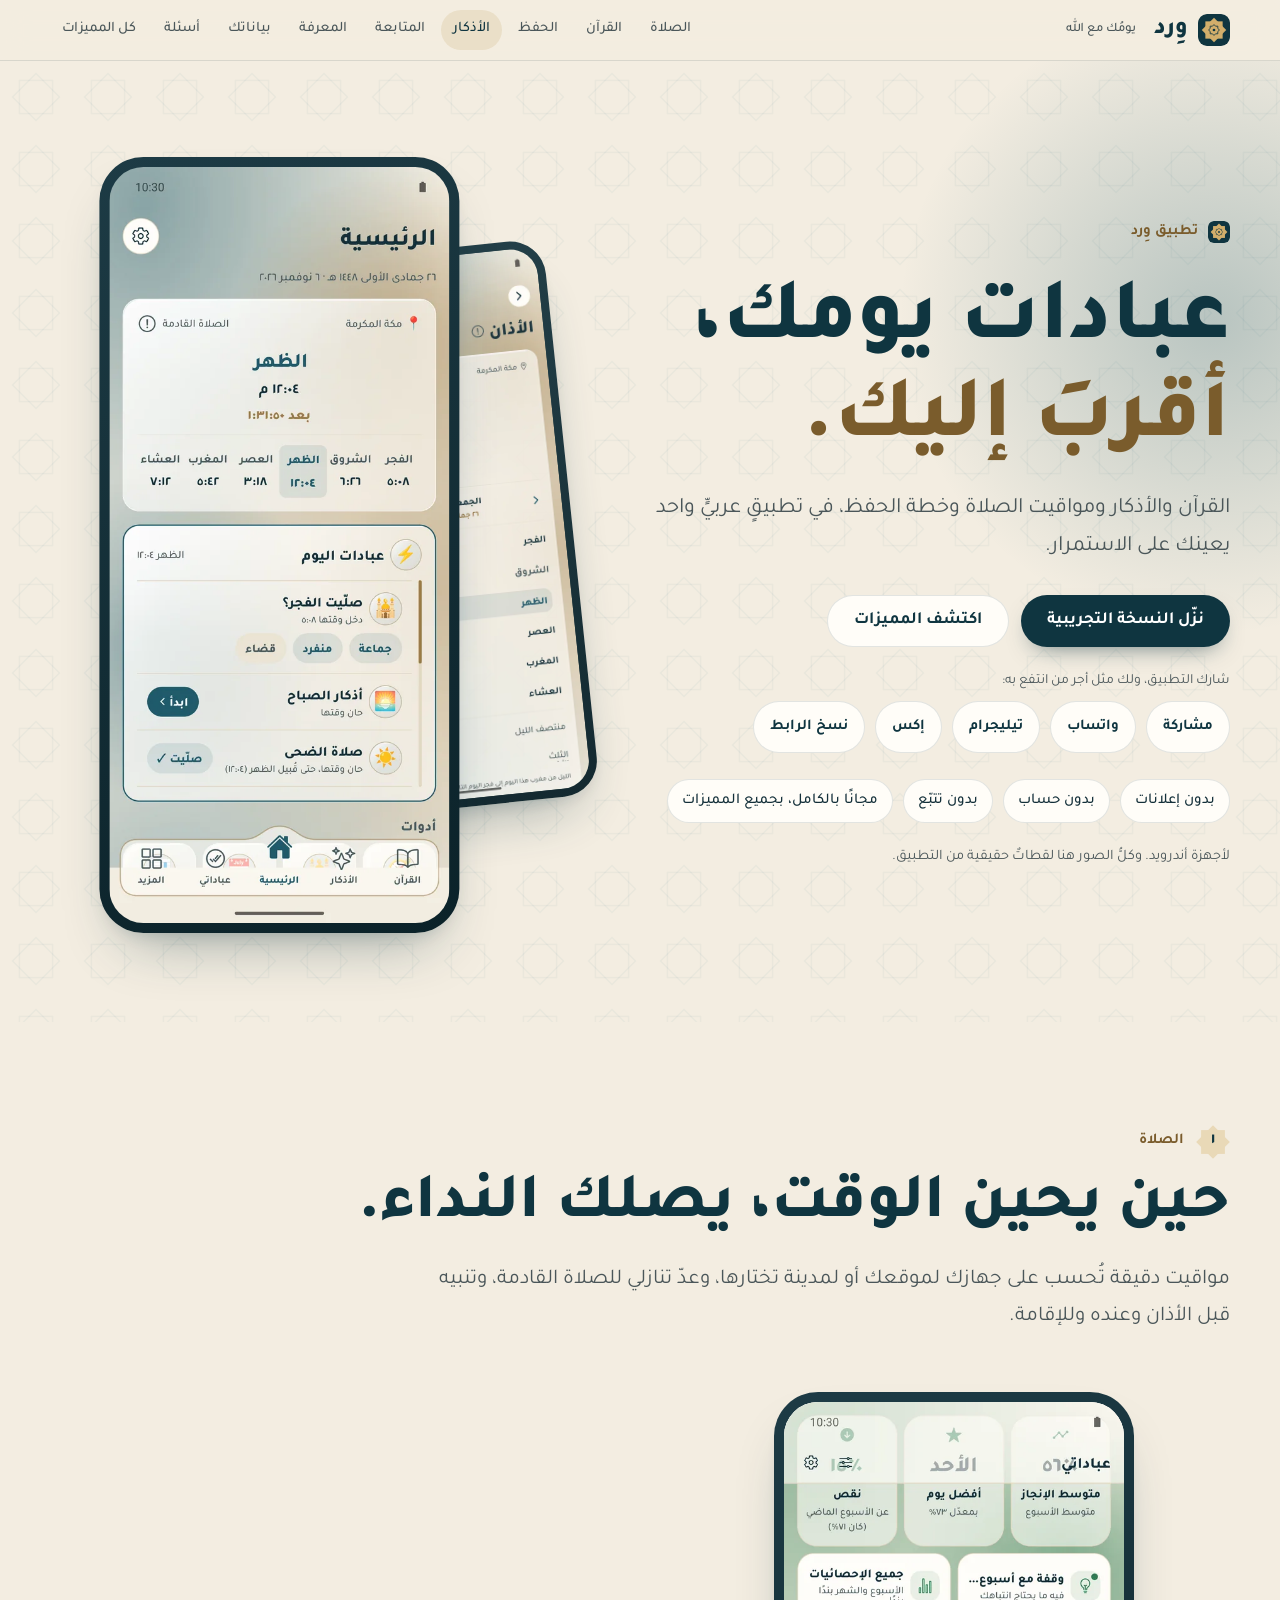
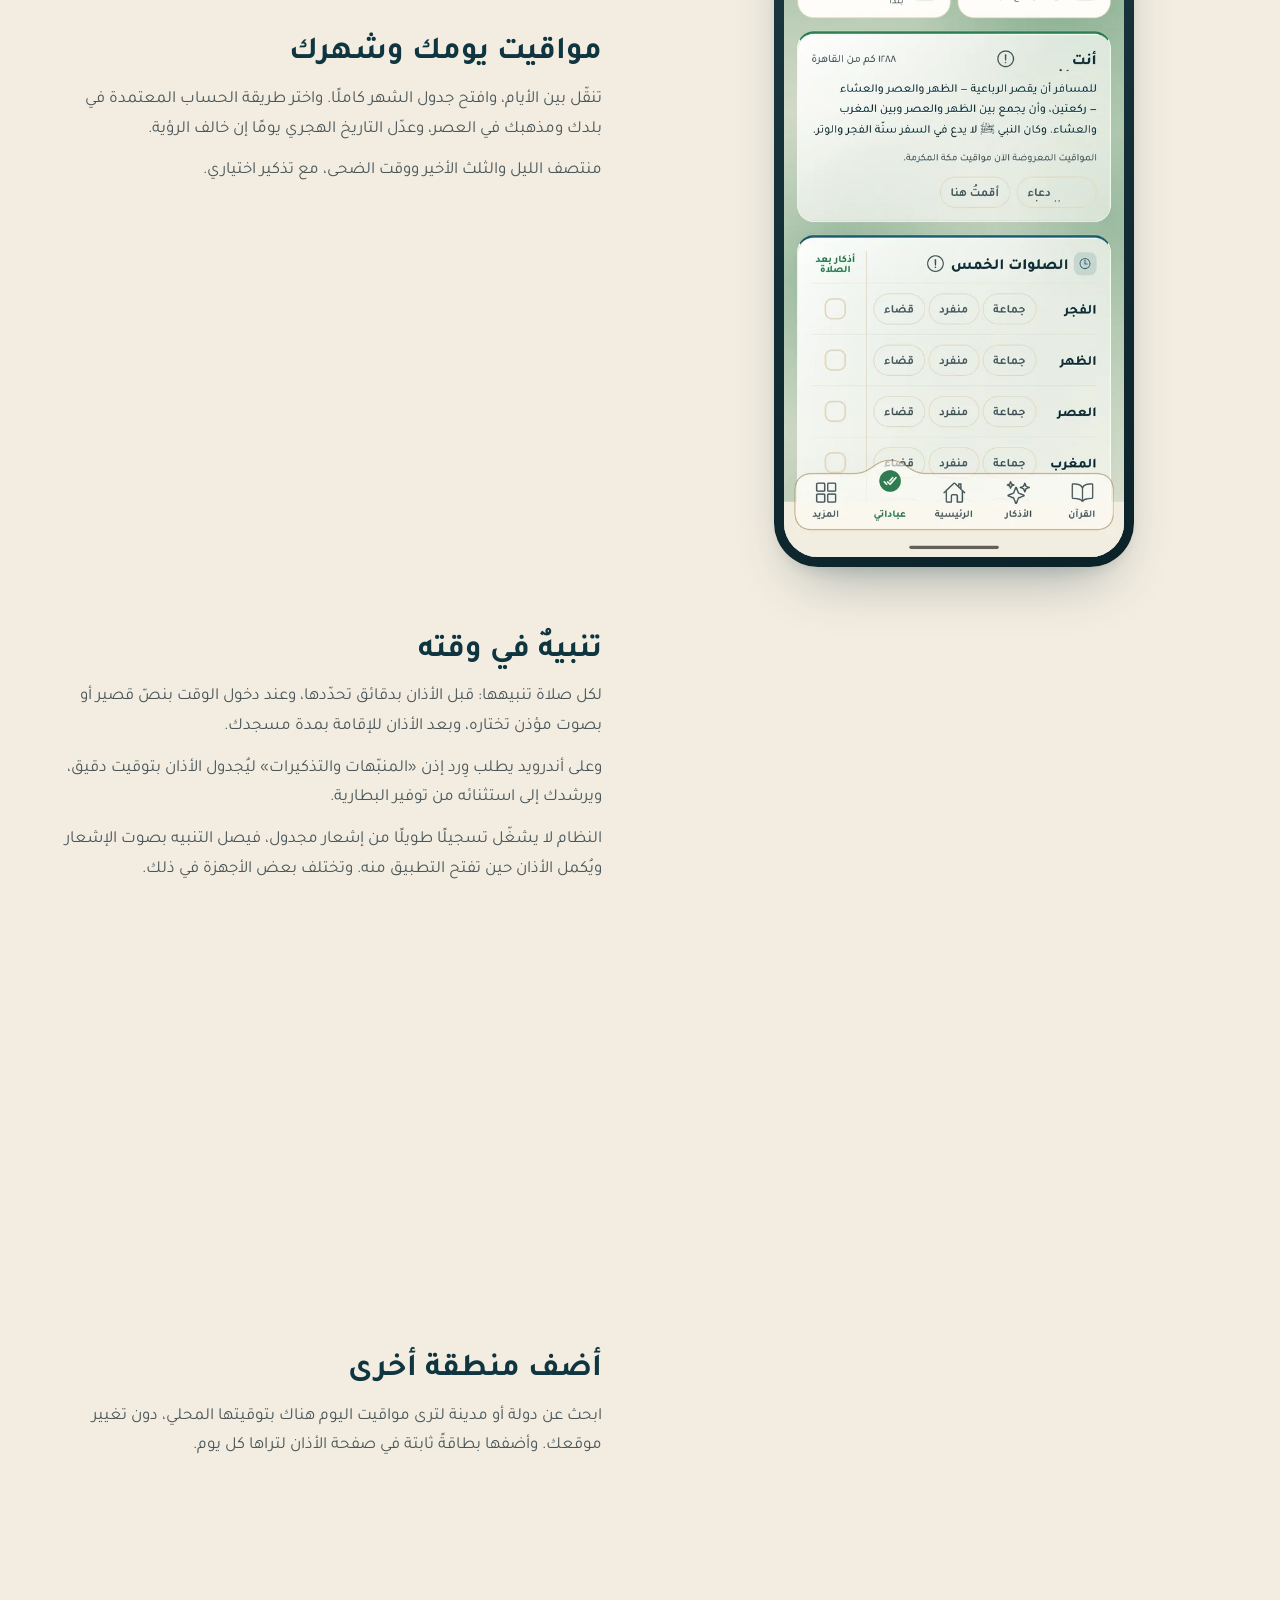
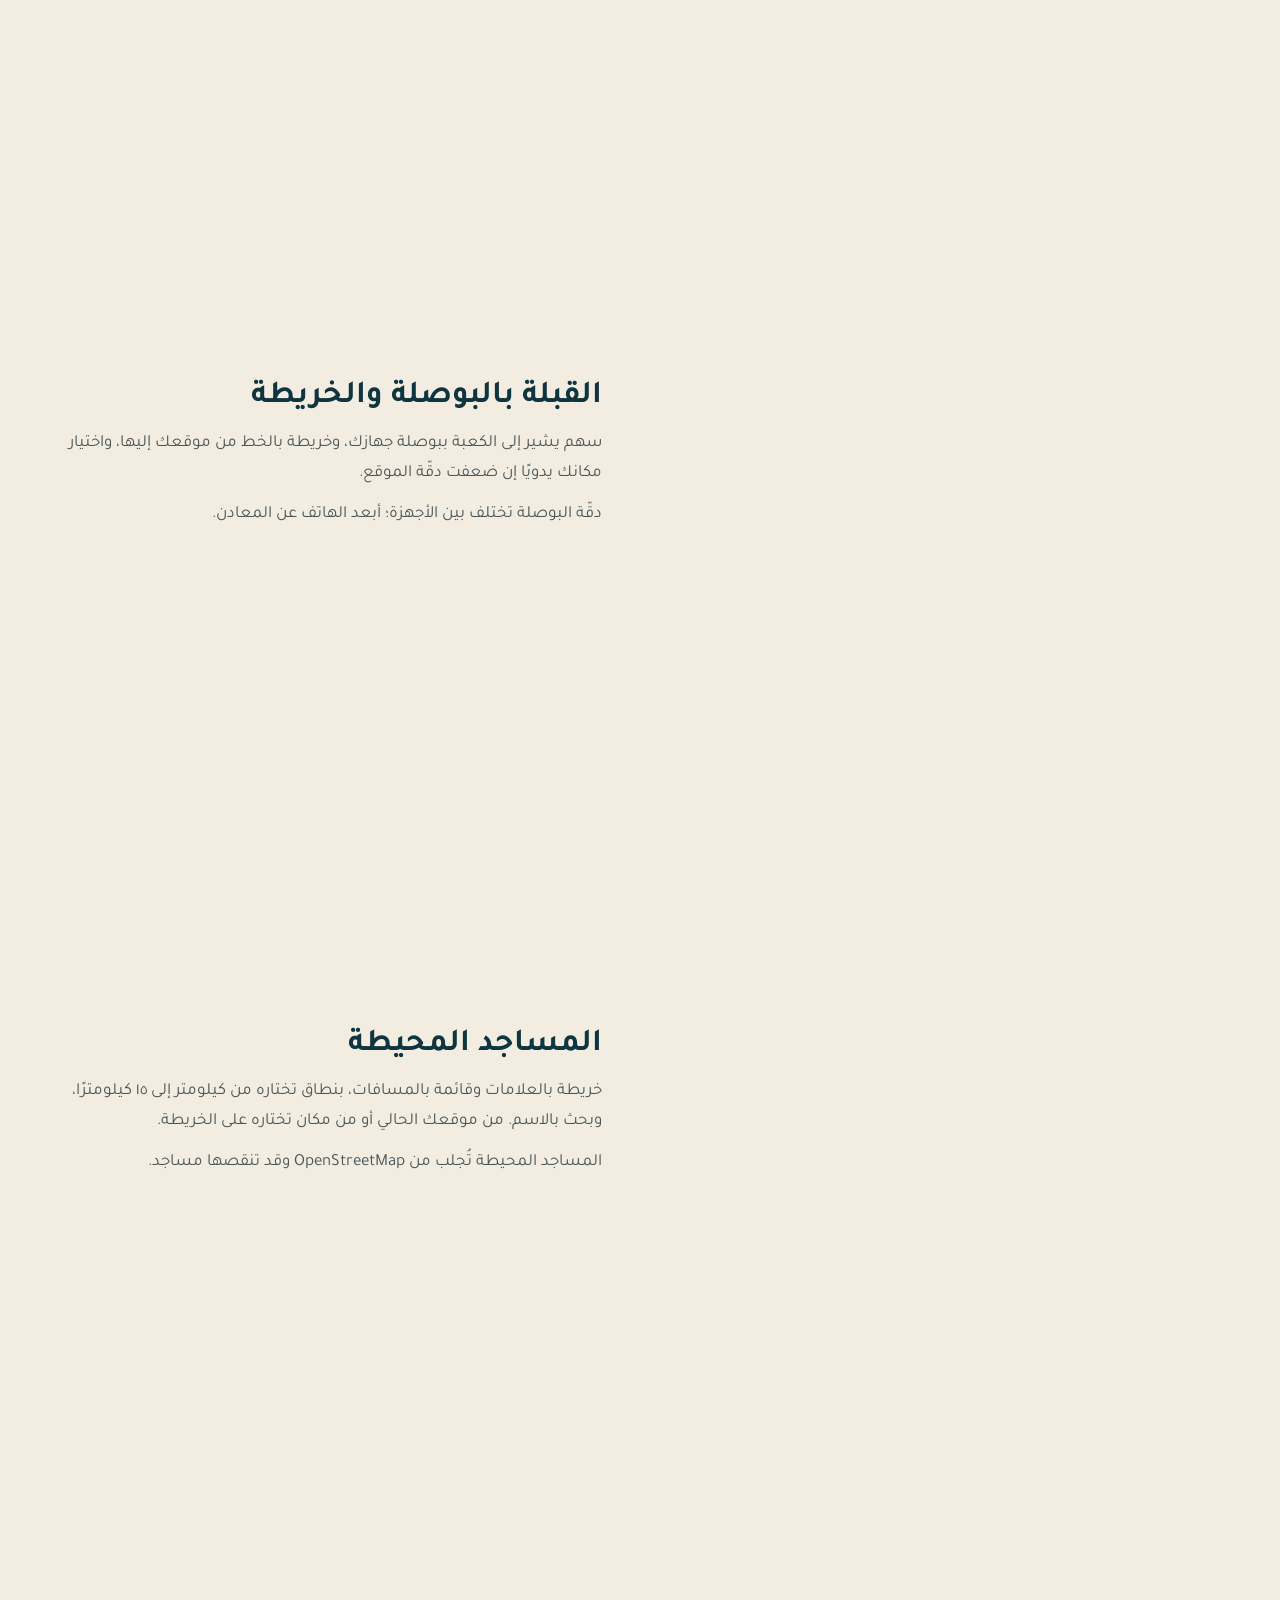
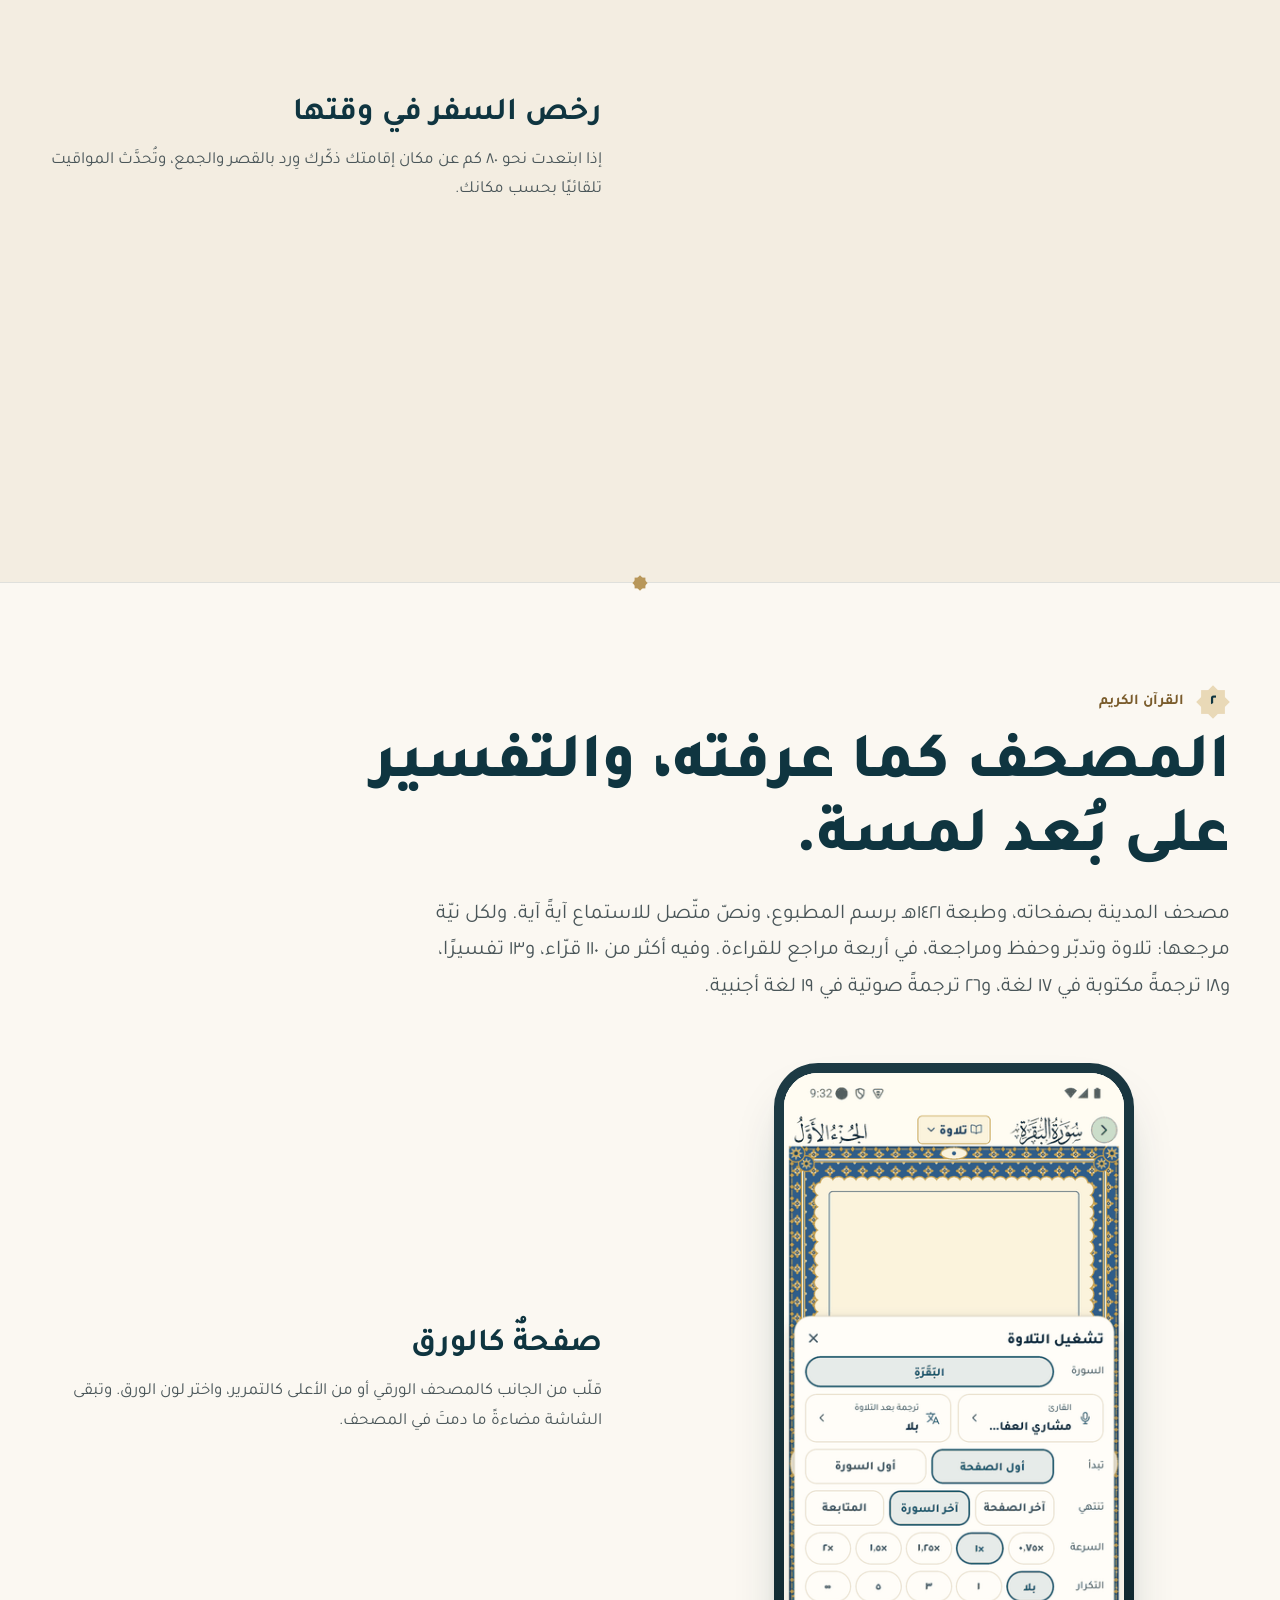
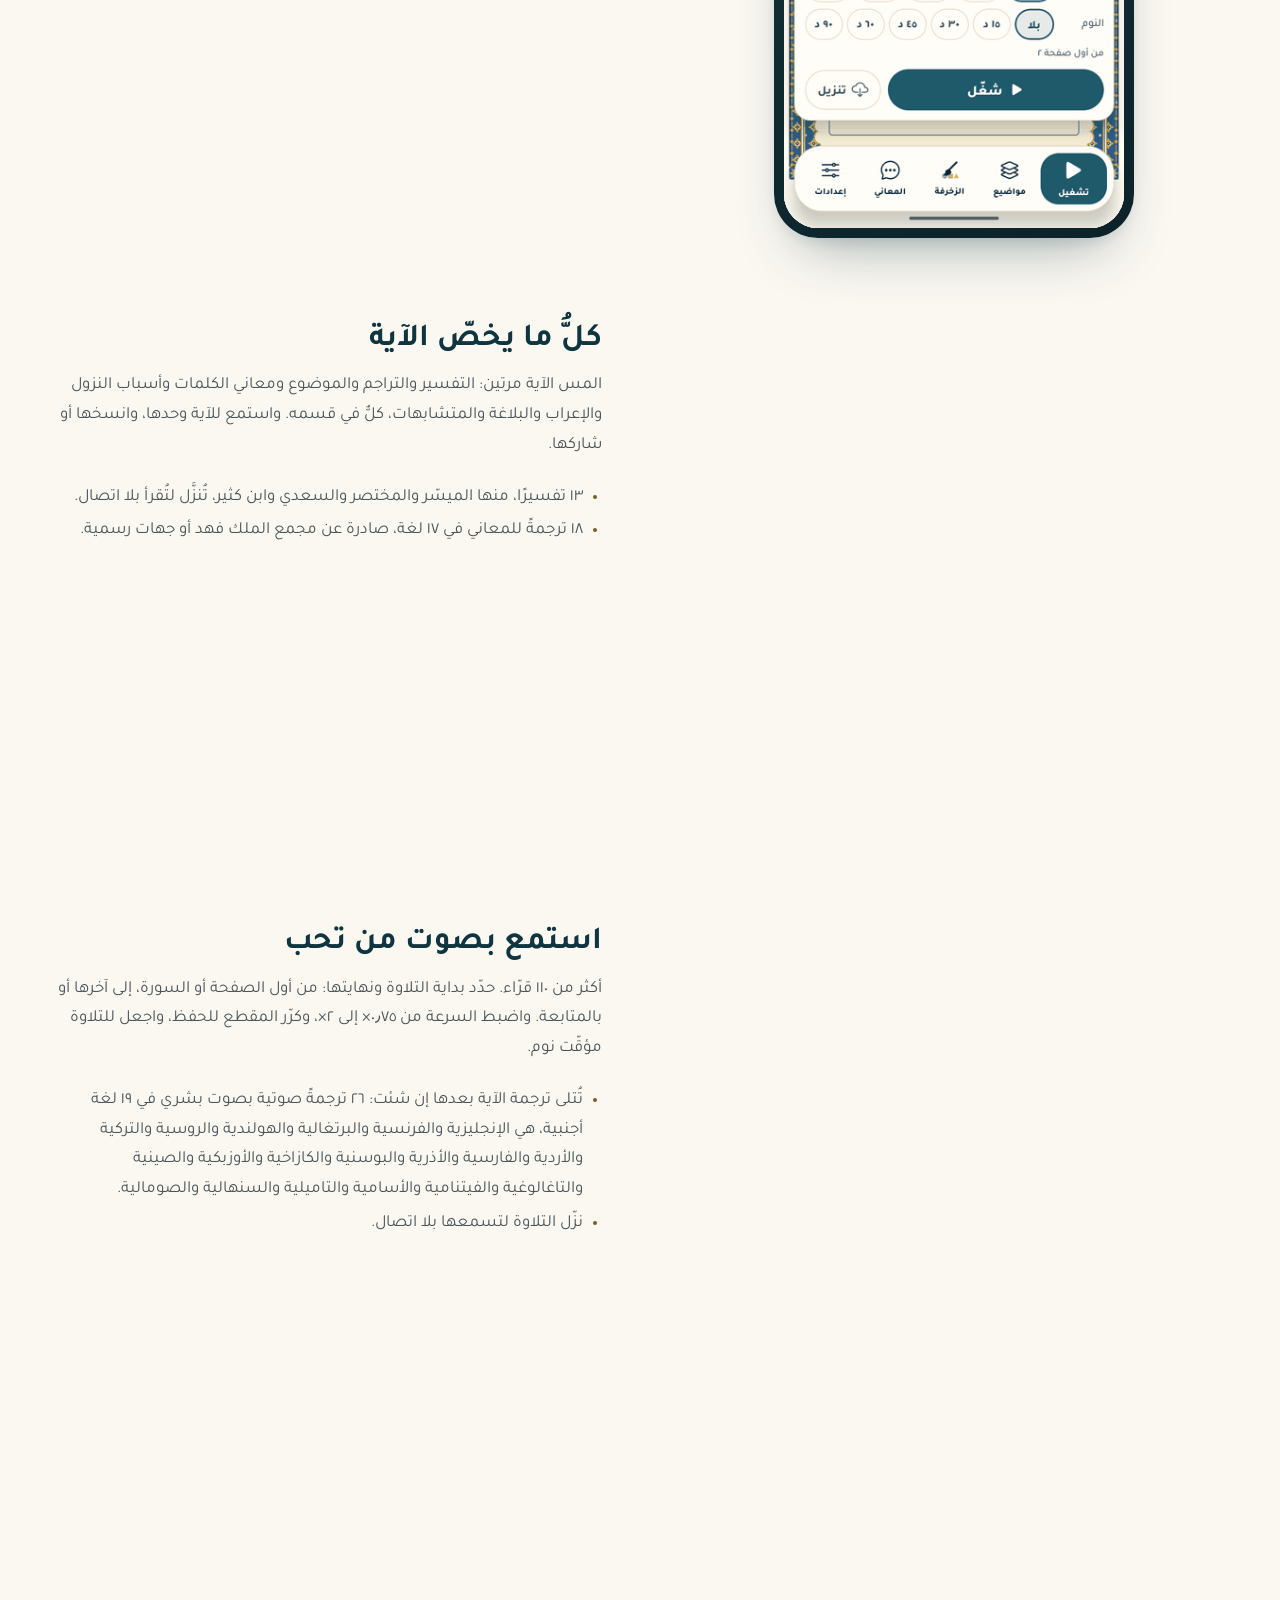
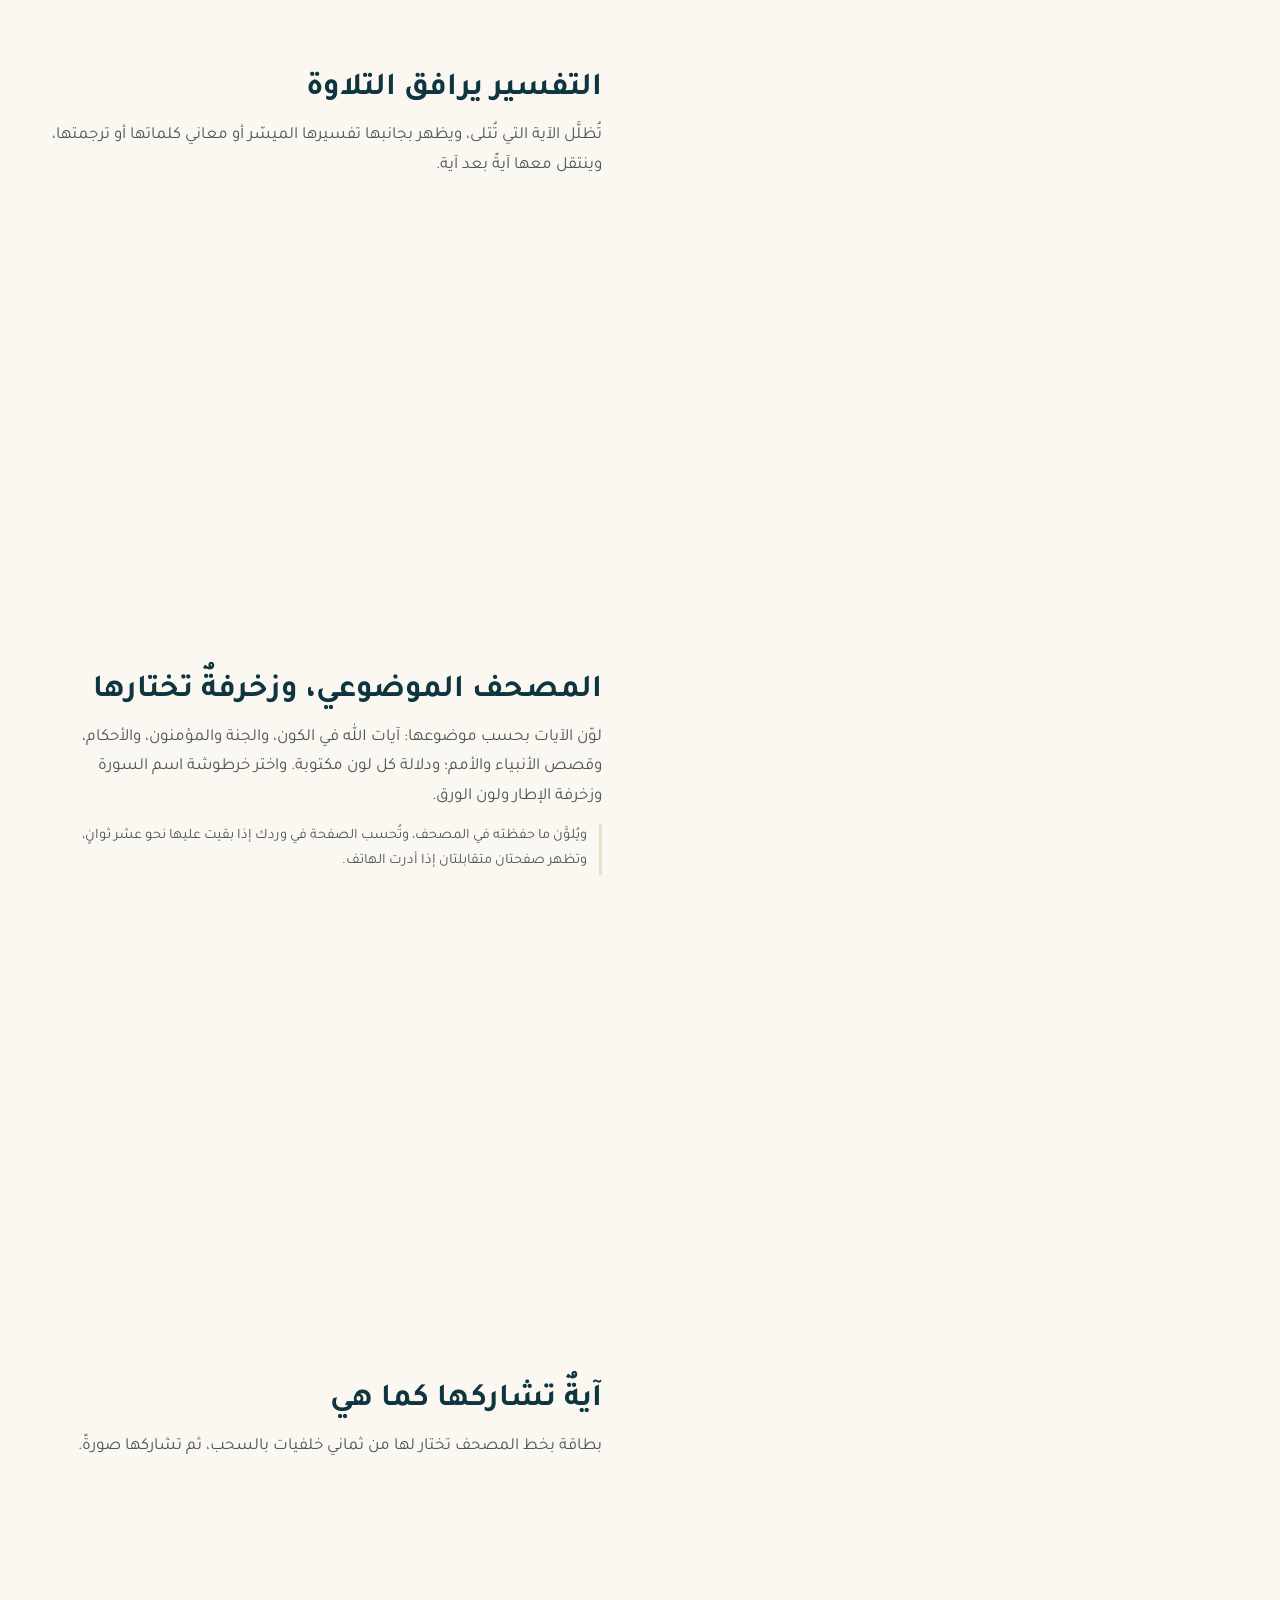
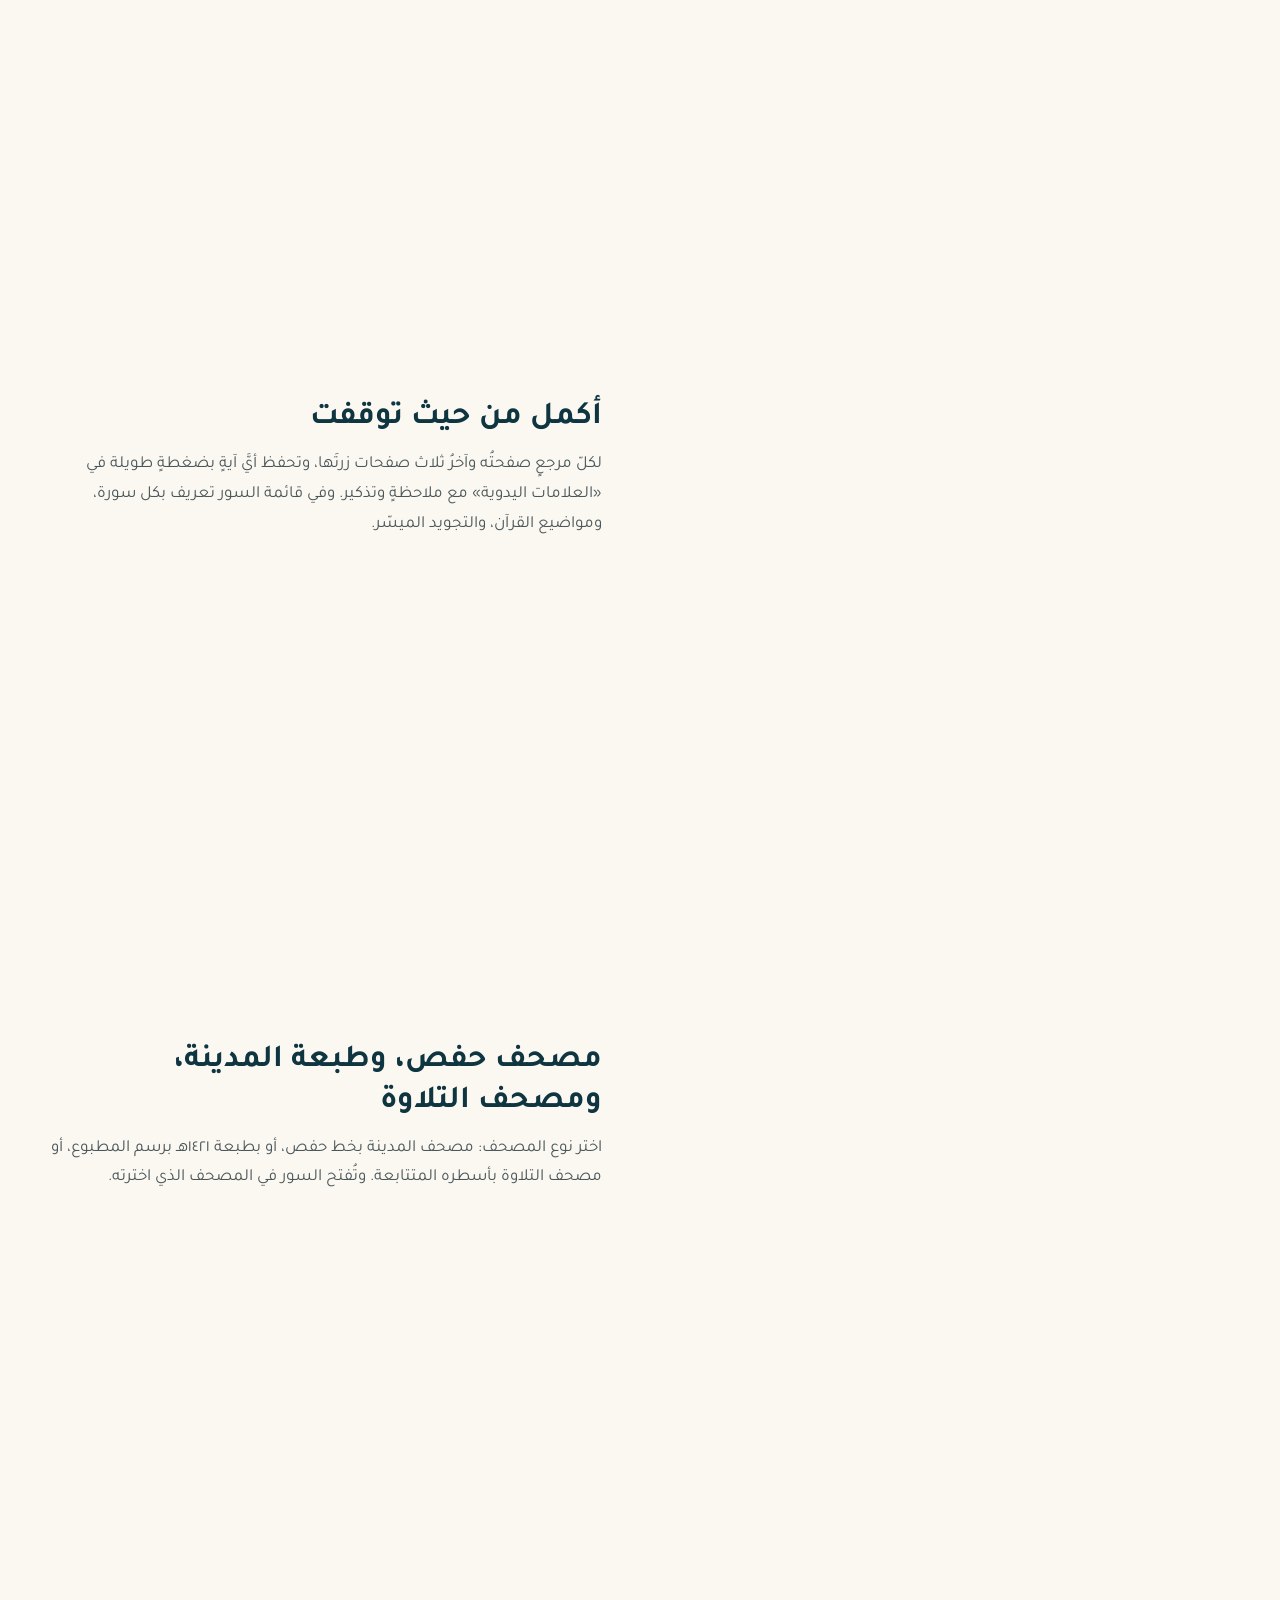
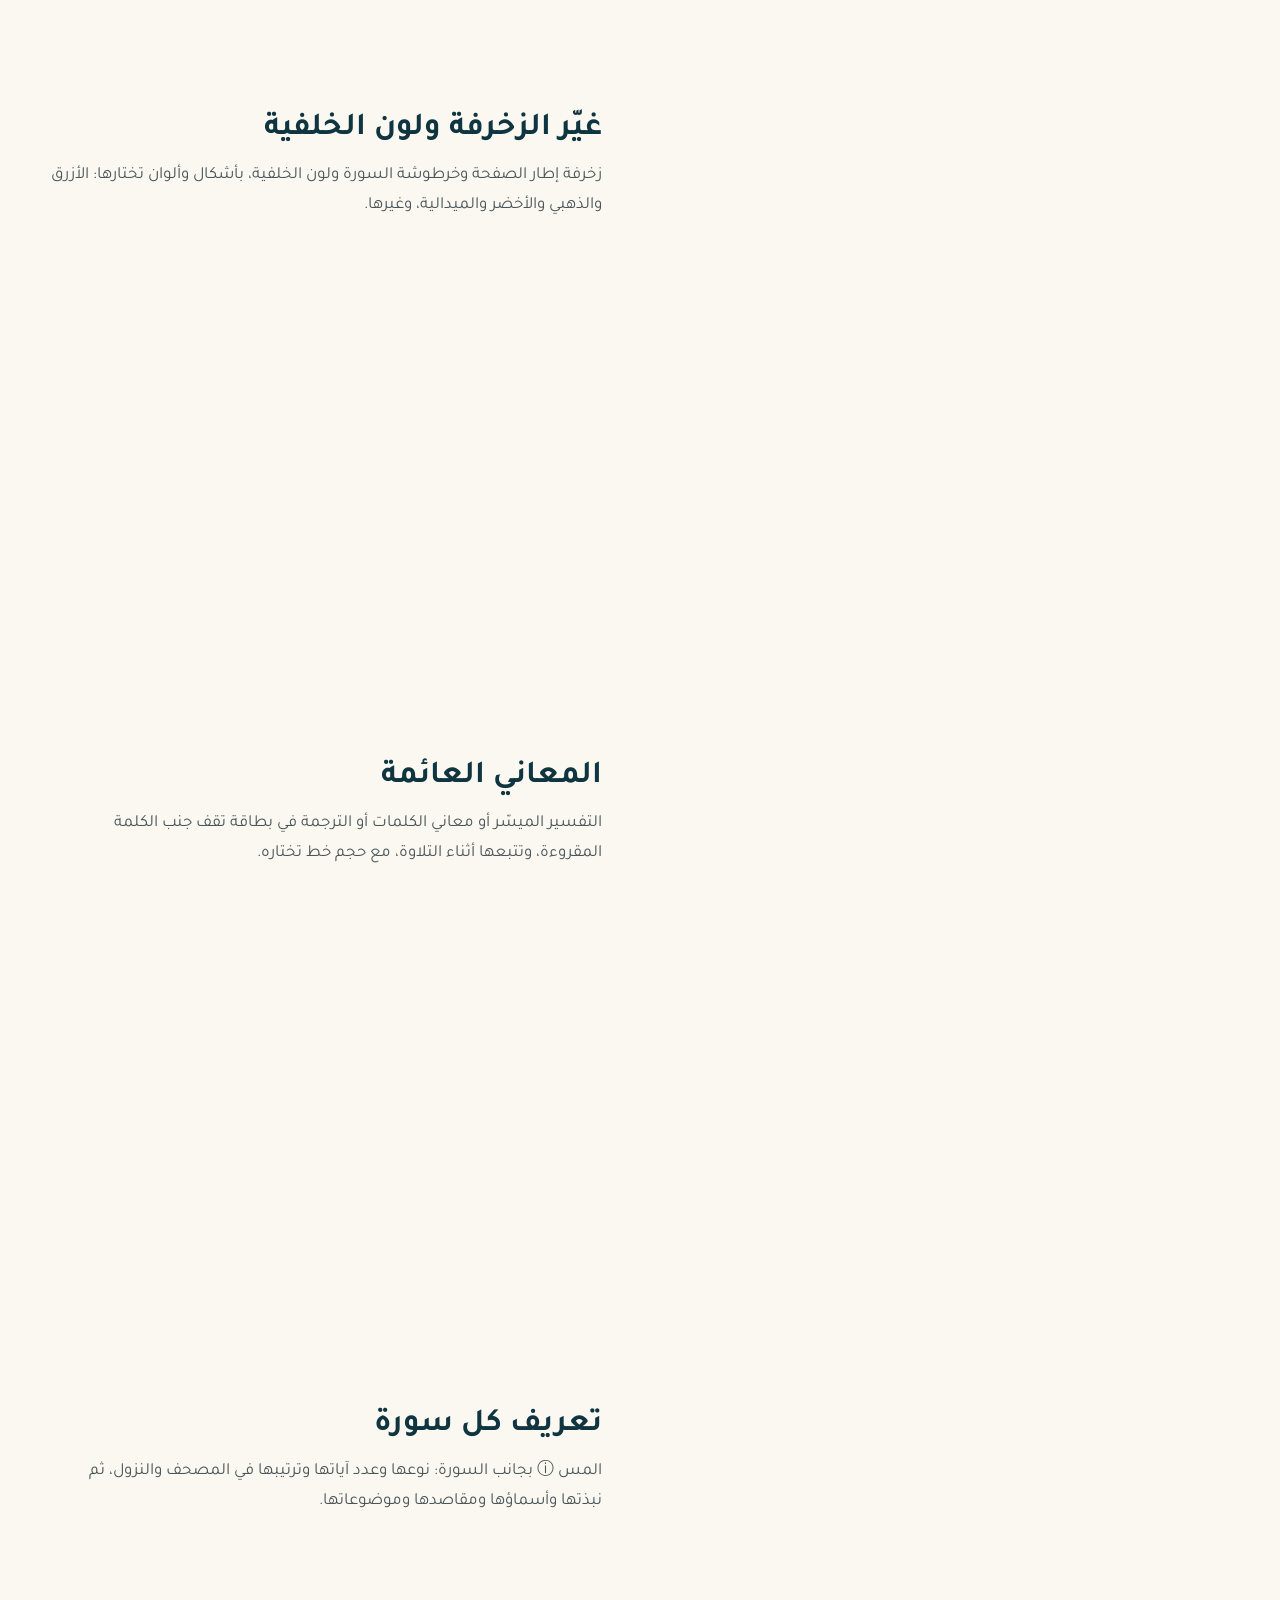
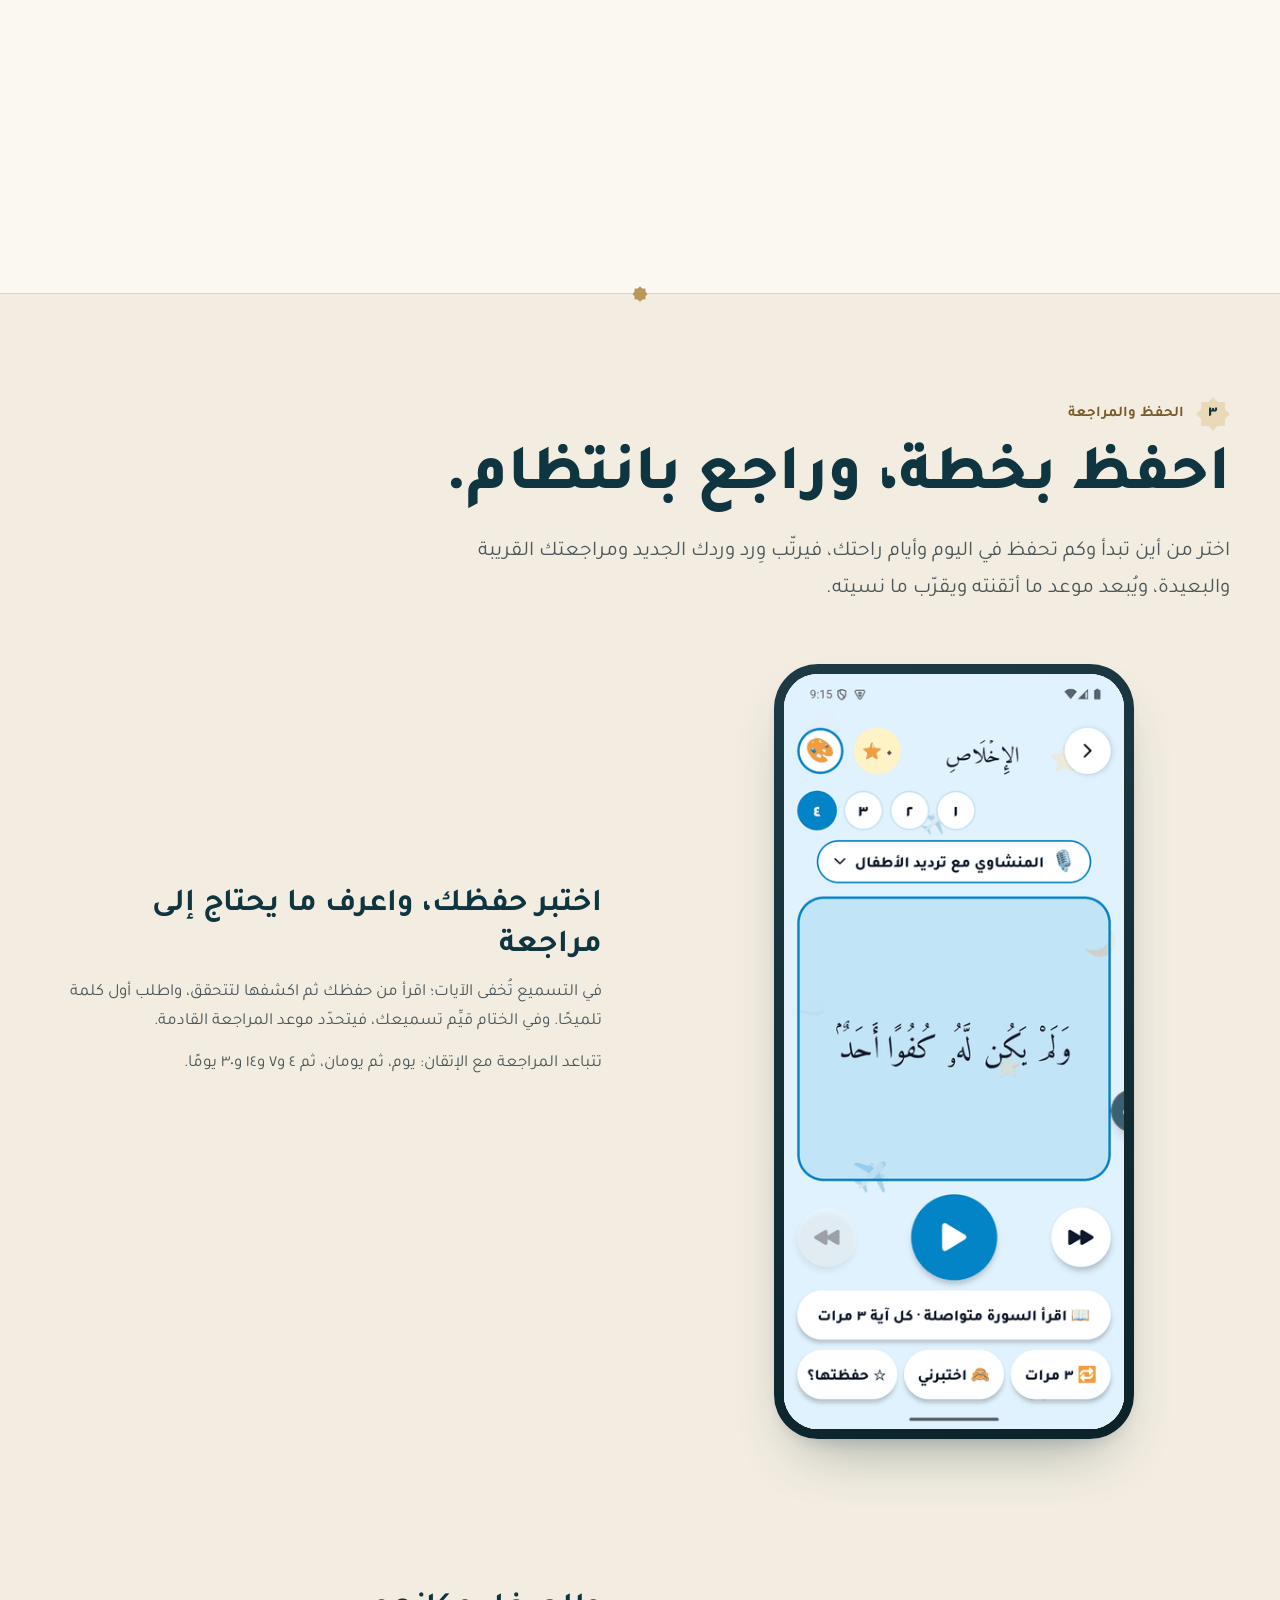
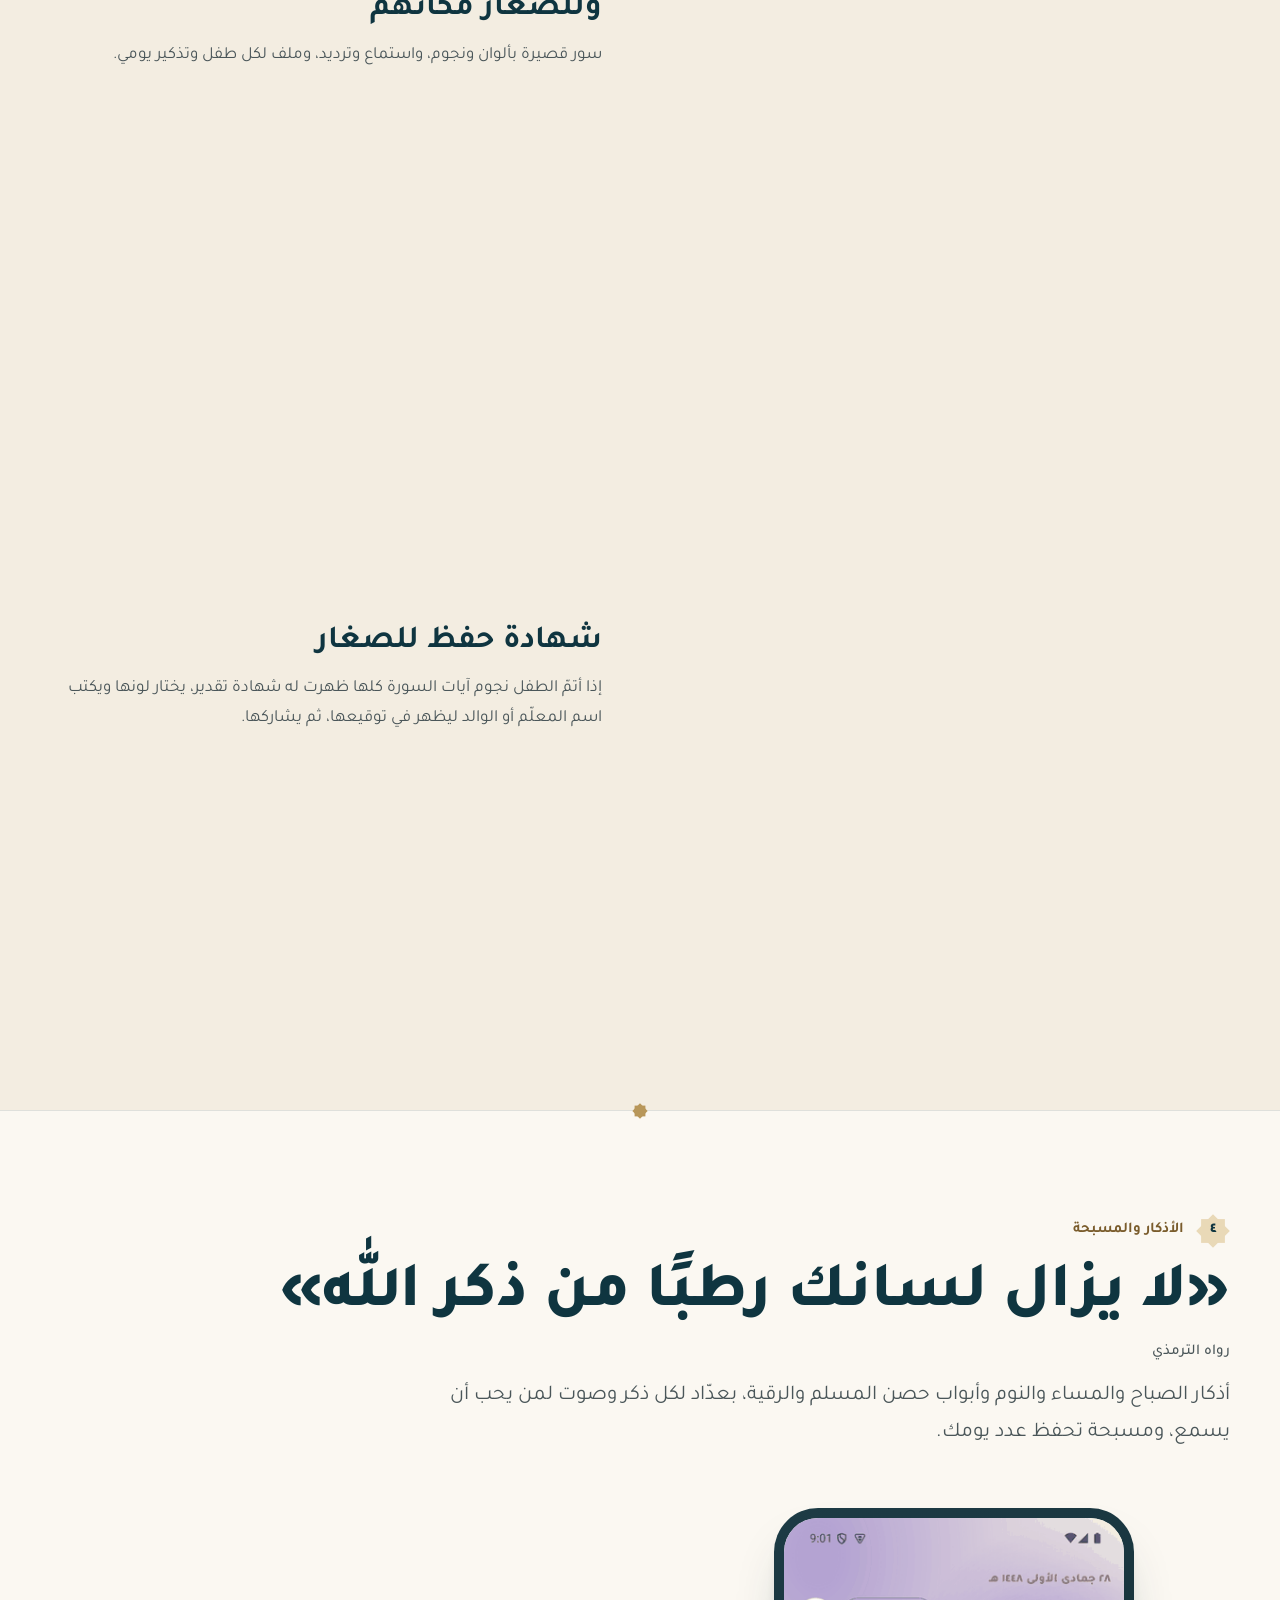
==== commit ce4cc70a: "إضافة المشاركة في أعلى الصفحة Co-Authored-By: Claude Sonnet 5.5 <noreply@anthropic.com>" ====
--- a/docs/index.html
+++ b/docs/index.html
@@ -53,6 +53,16 @@
         <a class="btn primary" href="https://expo.dev/artifacts/eas/2M5kXWdztC3nI8rpETQ-zLAiLALARU20DMwduoTVmHQ.apk" download>نزّل النسخة التجريبية</a>
         <a class="btn ghost" href="#prayer">اكتشف المميزات</a>
       </div>
+      <div class="share-top">
+        <span class="share-label">شارك التطبيق، ولك مثل أجر من انتفع به:</span>
+        <div class="share-row" data-url="https://hossammoussa1.github.io/wird-site/" data-text="وِرد: تطبيق عربي للعبادة اليومية، بدون إعلانات وبدون حساب وبدون تتبّع، ومجانًا بالكامل بجميع المميزات.">
+          <button type="button" class="btn ghost" data-share="native" hidden>مشاركة</button>
+          <a class="btn ghost" data-share="whatsapp" href="#" target="_blank" rel="noopener">واتساب</a>
+          <a class="btn ghost" data-share="telegram" href="#" target="_blank" rel="noopener">تيليجرام</a>
+          <a class="btn ghost" data-share="x" href="#" target="_blank" rel="noopener">إكس</a>
+          <button type="button" class="btn ghost" data-share="copy">نسخ الرابط</button>
+        </div>
+      </div>
       <ul class="facts" aria-label="مبادئ التطبيق">
         <li>بدون إعلانات</li>
         <li>بدون حساب</li>
--- a/docs/assets/css/site.css
+++ b/docs/assets/css/site.css
@@ -310,3 +310,9 @@
 .share-row { display: flex; flex-wrap: wrap; gap: 10px; justify-content: center; margin-top: 8px; }
 .btn.ghost-light { background: transparent; color: #fff; border: 1px solid rgba(255, 255, 255, 0.45); cursor: pointer; font: inherit; }
 .btn.ghost-light:hover { background: rgba(255, 255, 255, 0.12); border-color: #fff; }
+
+/* مشاركة أعلى الصفحة */
+.share-top { margin-top: 22px; }
+.share-label { display: block; font-size: 14px; color: var(--ink-dim, #5b6b70); margin-bottom: 8px; }
+.share-top .share-row { justify-content: flex-start; margin-top: 0; }
+.share-top .btn { padding: 8px 16px; font-size: 15px; cursor: pointer; font-family: inherit; }
